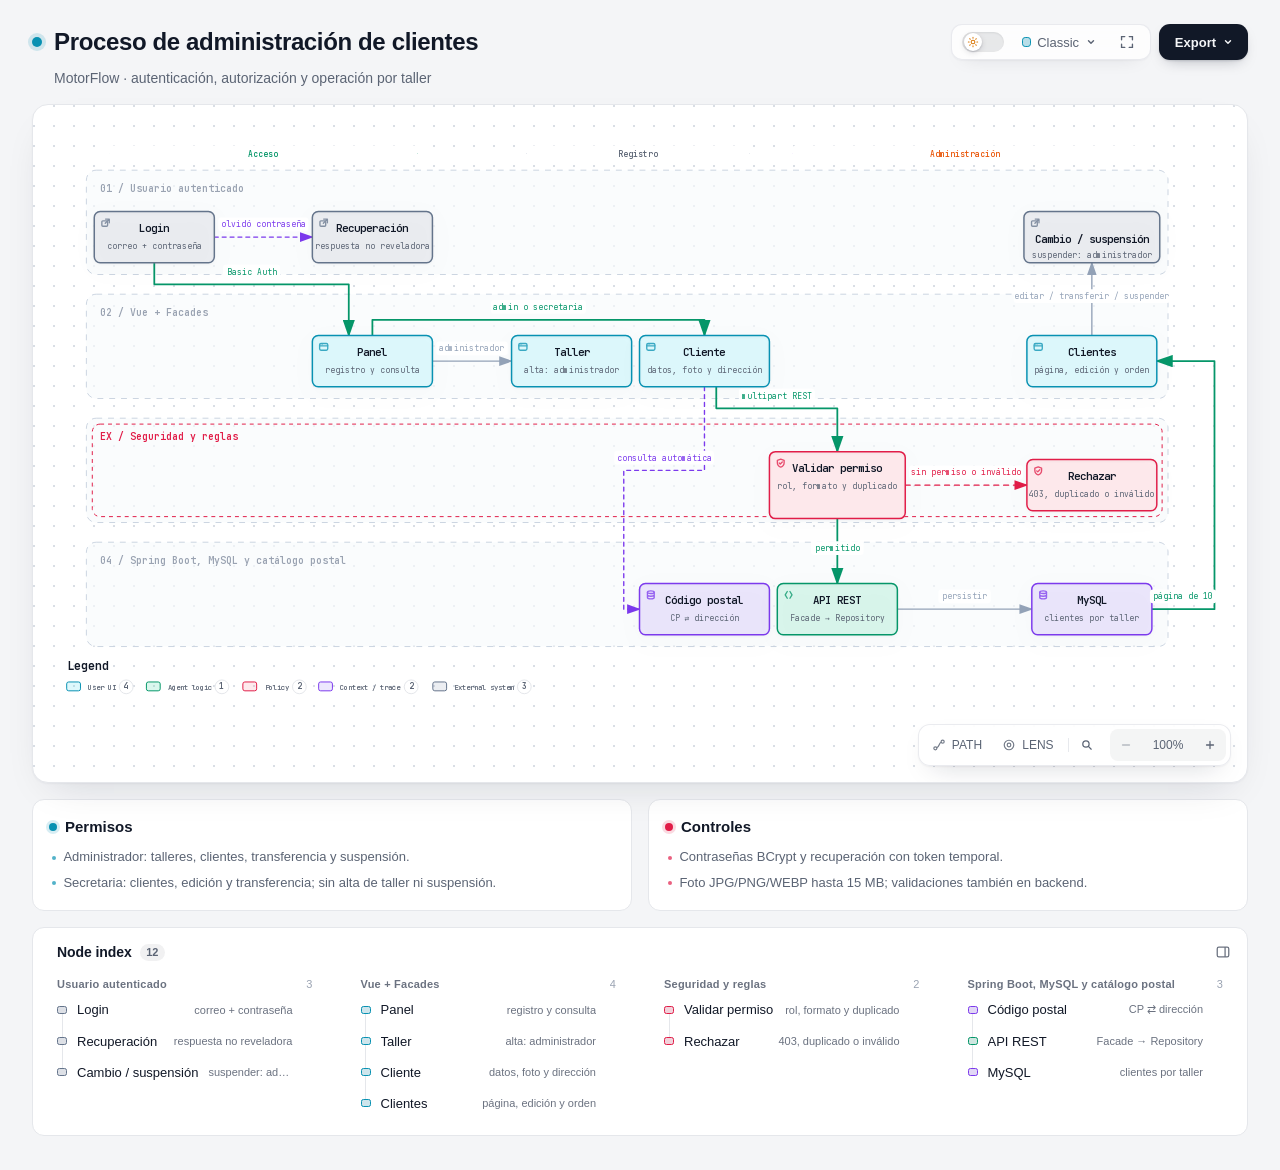
==== .archify/workflow-registro-clientes-20261006-205000/diagrama_proceso_clientes.html @ e359661d "feat: administra clientes por taller" ====
<!DOCTYPE html>
<html lang="en" data-theme="dark" data-preset="classic">
<head>
  <meta charset="UTF-8">
  <meta name="viewport" content="width=device-width, initial-scale=1.0">
  <meta name="generator" content="archify 3.0.1">
  <meta name="archify-reader-contract" content="declared-wide-v1">
  <title>Proceso de administración de clientes Diagram</title>
  <script>
    // Resolve the theme before first paint so light-preference users don't
    // see a dark flash. The toolbar script below re-applies with UI state.
    (function () {
      try {
        var theme = null;
        try {
          var param = new URLSearchParams(window.location.search).get('theme');
          if (param === 'light' || param === 'dark') theme = param;
          if (new URLSearchParams(window.location.search).get('embed') === '1') {
            document.documentElement.setAttribute('data-embed', 'true');
          }
          if (new URLSearchParams(window.location.search).get('present') === '1') {
            document.documentElement.setAttribute('data-present', 'true');
          }
        } catch (_) {}
        if (!theme) {
          try { theme = localStorage.getItem('archify-theme'); } catch (_) {}
        }
        if (theme !== 'light' && theme !== 'dark') {
          theme = window.matchMedia('(prefers-color-scheme: light)').matches ? 'light' : 'dark';
        }
        document.documentElement.setAttribute('data-theme', theme);
      } catch (_) {}
    })();
  </script>
  <style id="archify-fonts">
/*
JetBrains Mono variable WOFF2 subsets from Google Fonts service revision v24.
These fixed bytes are shared by the viewer and its SVG/raster exports.
No local() source: an installed copy must not override the bundled font.
Uncovered characters (including CJK) still use the system fallback stack.
Upstream: https://github.com/JetBrains/JetBrainsMono

cyrillic-ext    1664 bytes  sha256 9343de2ca5d9549f792e7962375af8efb0f320c7643bfd36c884b5a30e5c396f
cyrillic        8892 bytes  sha256 4995a9a43ac659ec32fcd8b463755cd6a07b31a6e6b3894a6a153b661cf490e2
greek           6800 bytes  sha256 49c3da6c9a2b279b0f1f860f5cfb1f5dc38d88a5c7be9c9b1837bbc4e3db6111
vietnamese      5872 bytes  sha256 d44eb1936043a56038eb02dd70b243f379bef65783f94ec12f277550720411f1
latin-ext      11596 bytes  sha256 9c38cb2d0d2d93c1ee6e21fa78db76f13ea7e15e15cc64214c7ca89b6aaa35c4
latin          31340 bytes  sha256 2c32b9b3ee358c119e210f6f5195f9bd34894d78a785ff2e95d60e718e400af4

Copyright 2020 The JetBrains Mono Project Authors (https://github.com/JetBrains/JetBrainsMono)

This Font Software is licensed under the SIL Open Font License, Version 1.1.
This license is copied below, and is also available with a FAQ at:
https://openfontlicense.org


-----------------------------------------------------------
SIL OPEN FONT LICENSE Version 1.1 - 26 February 2007
-----------------------------------------------------------

PREAMBLE
The goals of the Open Font License (OFL) are to stimulate worldwide
development of collaborative font projects, to support the font creation
efforts of academic and linguistic communities, and to provide a free and
open framework in which fonts may be shared and improved in partnership
with others.

The OFL allows the licensed fonts to be used, studied, modified and
redistributed freely as long as they are not sold by themselves. The
fonts, including any derivative works, can be bundled, embedded,
redistributed and/or sold with any software provided that any reserved
names are not used by derivative works. The fonts and derivatives,
however, cannot be released under any other type of license. The
requirement for fonts to remain under this license does not apply
to any document created using the fonts or their derivatives.

DEFINITIONS
"Font Software" refers to the set of files released by the Copyright
Holder(s) under this license and clearly marked as such. This may
include source files, build scripts and documentation.

"Reserved Font Name" refers to any names specified as such after the
copyright statement(s).

"Original Version" refers to the collection of Font Software components as
distributed by the Copyright Holder(s).

"Modified Version" refers to any derivative made by adding to, deleting,
or substituting -- in part or in whole -- any of the components of the
Original Version, by changing formats or by porting the Font Software to a
new environment.

"Author" refers to any designer, engineer, programmer, technical
writer or other person who contributed to the Font Software.

PERMISSION & CONDITIONS
Permission is hereby granted, free of charge, to any person obtaining
a copy of the Font Software, to use, study, copy, merge, embed, modify,
redistribute, and sell modified and unmodified copies of the Font
Software, subject to the following conditions:

1) Neither the Font Software nor any of its individual components,
in Original or Modified Versions, may be sold by itself.

2) Original or Modified Versions of the Font Software may be bundled,
redistributed and/or sold with any software, provided that each copy
contains the above copyright notice and this license. These can be
included either as stand-alone text files, human-readable headers or
in the appropriate machine-readable metadata fields within text or
binary files as long as those fields can be easily viewed by the user.

3) No Modified Version of the Font Software may use the Reserved Font
Name(s) unless explicit written permission is granted by the corresponding
Copyright Holder. This restriction only applies to the primary font name as
presented to the users.

4) The name(s) of the Copyright Holder(s) or the Author(s) of the Font
Software shall not be used to promote, endorse or advertise any
Modified Version, except to acknowledge the contribution(s) of the
Copyright Holder(s) and the Author(s) or with their explicit written
permission.

5) The Font Software, modified or unmodified, in part or in whole,
must be distributed entirely under this license, and must not be
distributed under any other license. The requirement for fonts to
remain under this license does not apply to any document created
using the Font Software.

TERMINATION
This license becomes null and void if any of the above conditions are
not met.

DISCLAIMER
THE FONT SOFTWARE IS PROVIDED "AS IS", WITHOUT WARRANTY OF ANY KIND,
EXPRESS OR IMPLIED, INCLUDING BUT NOT LIMITED TO ANY WARRANTIES OF
MERCHANTABILITY, FITNESS FOR A PARTICULAR PURPOSE AND NONINFRINGEMENT
OF COPYRIGHT, PATENT, TRADEMARK, OR OTHER RIGHT. IN NO EVENT SHALL THE
COPYRIGHT HOLDER BE LIABLE FOR ANY CLAIM, DAMAGES OR OTHER LIABILITY,
INCLUDING ANY GENERAL, SPECIAL, INDIRECT, INCIDENTAL, OR CONSEQUENTIAL
DAMAGES, WHETHER IN AN ACTION OF CONTRACT, TORT OR OTHERWISE, ARISING
FROM, OUT OF THE USE OR INABILITY TO USE THE FONT SOFTWARE OR FROM
OTHER DEALINGS IN THE FONT SOFTWARE.
*/
    /* cyrillic-ext */
    @font-face { font-family: 'JetBrains Mono'; font-style: normal; font-weight: 400 800; font-display: swap;
      src: url([data-uri]) format('woff2');
      unicode-range: U+0460-052F, U+1C80-1C8A, U+20B4, U+2DE0-2DFF, U+A640-A69F, U+FE2E-FE2F; }
    /* cyrillic */
    @font-face { font-family: 'JetBrains Mono'; font-style: normal; font-weight: 400 800; font-display: swap;
      src: url([data-uri]) format('woff2');
      unicode-range: U+0301, U+0400-045F, U+0490-0491, U+04B0-04B1, U+2116; }
    /* greek */
    @font-face { font-family: 'JetBrains Mono'; font-style: normal; font-weight: 400 800; font-display: swap;
      src: url([data-uri]) format('woff2');
      unicode-range: U+0370-0377, U+037A-037F, U+0384-038A, U+038C, U+038E-03A1, U+03A3-03FF; }
    /* vietnamese */
    @font-face { font-family: 'JetBrains Mono'; font-style: normal; font-weight: 400 800; font-display: swap;
      src: url([data-uri]) format('woff2');
      unicode-range: U+0102-0103, U+0110-0111, U+0128-0129, U+0168-0169, U+01A0-01A1, U+01AF-01B0, U+0300-0301, U+0303-0304, U+0308-0309, U+0323, U+0329, U+1EA0-1EF9, U+20AB; }
    /* latin-ext */
    @font-face { font-family: 'JetBrains Mono'; font-style: normal; font-weight: 400 800; font-display: swap;
      src: url([data-uri]) format('woff2');
      unicode-range: U+0100-02BA, U+02BD-02C5, U+02C7-02CC, U+02CE-02D7, U+02DD-02FF, U+0304, U+0308, U+0329, U+1D00-1DBF, U+1E00-1E9F, U+1EF2-1EFF, U+2020, U+20A0-20AB, U+20AD-20C0, U+2113, U+2C60-2C7F, U+A720-A7FF; }
    /* latin */
    @font-face { font-family: 'JetBrains Mono'; font-style: normal; font-weight: 400 800; font-display: swap;
      src: url([data-uri]) format('woff2');
      unicode-range: U+0000-00FF, U+0131, U+0152-0153, U+02BB-02BC, U+02C6, U+02DA, U+02DC, U+0304, U+0308, U+0329, U+2000-206F, U+20AC, U+2122, U+2191, U+2193, U+2212, U+2215, U+FEFF, U+FFFD; }
  </style>
  <style>
    /* ==========================================================
       THEME VARIABLES — switch by toggling [data-theme] on <html>
       ========================================================== */
    :root,
    [data-theme="dark"] {
      --bg: #020617;
      --grid: #1e293b;
      --canvas-dot: rgba(148, 163, 184, 0.16);
      --text: #ffffff;
      --text-muted: #94a3b8;
      --text-dim: #475569;
      /* UI chrome and menu hints need more contrast than SVG .t-dim accents */
      --text-faint: #7d8da1;

      --panel: rgba(15, 23, 42, 0.5);
      --panel-border: #1e293b;
      --lane-fill: rgba(15, 23, 42, 0.22);
      --lane-stroke: #334155;

      --arrow: #64748b;
      --arrow-emphasis: #34d399;

      /* Opaque mask color used behind semi-transparent component fills
         so the arrows drawn underneath are properly hidden. */
      --mask: #0f172a;

      --frontend-fill:    rgba(8, 51, 68, 0.4);
      --frontend-stroke:  #22d3ee;
      --backend-fill:     rgba(6, 78, 59, 0.4);
      --backend-stroke:   #34d399;
      --database-fill:    rgba(76, 29, 149, 0.4);
      --database-stroke:  #a78bfa;
      --cloud-fill:       rgba(120, 53, 15, 0.3);
      --cloud-stroke:     #fbbf24;
      --security-fill:    rgba(136, 19, 55, 0.4);
      --security-stroke:  #fb7185;
      --messagebus-fill:  rgba(251, 146, 60, 0.3);
      --messagebus-stroke:#fb923c;
      --external-fill:    rgba(30, 41, 59, 0.5);
      --external-stroke:  #94a3b8;

      --toolbar-bg:       rgba(15, 23, 42, 0.8);
      --toolbar-border:   #334155;
      --toolbar-text:     #e2e8f0;
      --toolbar-hover:    rgba(15, 23, 42, 0.95);
      --toolbar-menu-bg:  #0f172a;
    }

    [data-theme="light"] {
      --bg: #f4f5f7;
      --grid: #e9edf2;
      --canvas-dot: #d9dee5;
      --text: #111827;
      --text-muted: #5b6474;
      --text-dim: #9aa3b2;
      --text-faint: #6b7280;

      --panel: #ffffff;
      --panel-border: #e5e7eb;
      --lane-fill: rgba(248, 250, 252, 0.65);
      --lane-stroke: #cbd5e1;

      --arrow: #94a3b8;
      --arrow-emphasis: #059669;

      --mask: #ffffff;

      --frontend-fill: rgba(34, 211, 238, 0.15);
      --frontend-stroke: #0891b2;
      --backend-fill: rgba(52, 211, 153, 0.18);
      --backend-stroke: #059669;
      --database-fill: rgba(167, 139, 250, 0.2);
      --database-stroke: #7c3aed;
      --cloud-fill: rgba(251, 191, 36, 0.18);
      --cloud-stroke: #d97706;
      --security-fill: rgba(251, 113, 133, 0.15);
      --security-stroke: #e11d48;
      --messagebus-fill: rgba(251, 146, 60, 0.15);
      --messagebus-stroke: #ea580c;
      --external-fill: rgba(148, 163, 184, 0.18);
      --external-stroke: #64748b;

      --toolbar-bg:       rgba(255, 255, 255, 0.92);
      --toolbar-border:   #cbd5e1;
      --toolbar-text:     #334155;
      --toolbar-hover:    #ffffff;
      --toolbar-menu-bg:  #ffffff;
    }

    /* ==========================================================
       SIGNAL FLOW — an opt-in, motion-forward visual preset.
       The variables also target a standalone exported SVG, whose
       root carries data-preset and data-theme directly.
       ========================================================== */
    [data-preset="signal-flow"][data-theme="dark"] {
      --bg: #030711;
      --grid: #15233a;
      --panel: rgba(6, 14, 28, 0.78);
      --panel-border: #1d3350;
      --lane-fill: rgba(9, 22, 40, 0.5);
      --lane-stroke: #2c4564;
      --text: #f5fbff;
      --text-muted: #9eb0c7;
      --text-dim: #52667f;
      --text-faint: #7890ad;
      --mask: #07101e;
      --frontend-fill: rgba(6, 182, 212, 0.14);
      --frontend-stroke: #67e8f9;
      --backend-fill: rgba(16, 185, 129, 0.14);
      --backend-stroke: #5eead4;
      --database-fill: rgba(139, 92, 246, 0.16);
      --database-stroke: #c4b5fd;
      --cloud-fill: rgba(245, 158, 11, 0.13);
      --cloud-stroke: #fcd34d;
      --security-fill: rgba(244, 63, 94, 0.13);
      --security-stroke: #fda4af;
      --messagebus-fill: rgba(249, 115, 22, 0.13);
      --messagebus-stroke: #fdba74;
      --external-fill: rgba(71, 85, 105, 0.24);
      --external-stroke: #a5b4c7;
      --arrow: #7890ad;
      --arrow-emphasis: #2dd4bf;
      --toolbar-bg: rgba(7, 16, 30, 0.86);
      --toolbar-border: #29415f;
      --toolbar-menu-bg: #07101e;
    }

    [data-preset="signal-flow"][data-theme="light"] {
      --bg: #f4f9fc;
      --grid: #d4e5ee;
      --panel: rgba(255, 255, 255, 0.82);
      --panel-border: #bfd5e2;
      --lane-fill: rgba(232, 243, 248, 0.62);
      --lane-stroke: #a9c5d5;
      --text: #102638;
      --text-muted: #587287;
      --text-dim: #8aa2b4;
      --text-faint: #668397;
      --mask: #ffffff;
      --frontend-fill: rgba(6, 182, 212, 0.09);
      --frontend-stroke: #0789a1;
      --backend-fill: rgba(5, 150, 105, 0.09);
      --backend-stroke: #087f69;
      --database-fill: rgba(124, 58, 237, 0.09);
      --database-stroke: #7254c7;
      --cloud-fill: rgba(217, 119, 6, 0.08);
      --cloud-stroke: #b9670b;
      --security-fill: rgba(225, 29, 72, 0.08);
      --security-stroke: #c53a59;
      --messagebus-fill: rgba(234, 88, 12, 0.08);
      --messagebus-stroke: #c65f27;
      --external-fill: rgba(100, 116, 139, 0.1);
      --external-stroke: #607a8c;
      --arrow: #7b97aa;
      --arrow-emphasis: #0d9488;
    }

    /* ==========================================================
       BLUEPRINT — a review-first drafting preset for deployment,
       infrastructure, and technical design documentation. It keeps
       the same semantic palette and geometry while trading glow for
       precise grid contrast, squared materials, and drafting marks.
       ========================================================== */
    [data-preset="blueprint"][data-theme="dark"] {
      --bg: #06131f;
      --grid: #17425a;
      --panel: rgba(7, 27, 43, 0.9);
      --panel-border: #27627f;
      --lane-fill: rgba(10, 43, 66, 0.36);
      --lane-stroke: #34799a;
      --text: #e3f6ff;
      --text-muted: #91b8ca;
      --text-dim: #557e92;
      --text-faint: #739caf;
      --mask: #0a2031;
      --frontend-fill: rgba(26, 157, 193, 0.14);
      --frontend-stroke: #66d9ef;
      --backend-fill: rgba(31, 155, 124, 0.13);
      --backend-stroke: #69dfbd;
      --database-fill: rgba(120, 105, 196, 0.14);
      --database-stroke: #b4a8ff;
      --cloud-fill: rgba(197, 145, 43, 0.13);
      --cloud-stroke: #ffd166;
      --security-fill: rgba(199, 76, 104, 0.13);
      --security-stroke: #ff8da1;
      --messagebus-fill: rgba(207, 112, 49, 0.13);
      --messagebus-stroke: #ffad66;
      --external-fill: rgba(84, 119, 139, 0.18);
      --external-stroke: #a7cad9;
      --arrow: #78a3b7;
      --arrow-emphasis: #64dfc1;
      --toolbar-bg: rgba(7, 28, 45, 0.92);
      --toolbar-border: #34799a;
      --toolbar-text: #d8f3ff;
      --toolbar-hover: rgba(18, 58, 83, 0.95);
      --toolbar-menu-bg: #0a2031;
    }

    [data-preset="blueprint"][data-theme="light"] {
      --bg: #edf7fa;
      --grid: #b5d5e1;
      --panel: rgba(249, 253, 255, 0.94);
      --panel-border: #78aabd;
      --lane-fill: rgba(210, 232, 240, 0.42);
      --lane-stroke: #83b2c4;
      --text: #123344;
      --text-muted: #4e7486;
      --text-dim: #86a6b4;
      --text-faint: #668c9d;
      --mask: #f9fdff;
      --frontend-fill: rgba(8, 145, 178, 0.08);
      --frontend-stroke: #087f9c;
      --backend-fill: rgba(5, 128, 101, 0.08);
      --backend-stroke: #08755f;
      --database-fill: rgba(100, 75, 180, 0.08);
      --database-stroke: #6757a8;
      --cloud-fill: rgba(181, 120, 15, 0.08);
      --cloud-stroke: #a86609;
      --security-fill: rgba(190, 48, 80, 0.07);
      --security-stroke: #b32f50;
      --messagebus-fill: rgba(196, 81, 22, 0.07);
      --messagebus-stroke: #b65120;
      --external-fill: rgba(79, 112, 128, 0.08);
      --external-stroke: #506f7e;
      --arrow: #6d93a5;
      --arrow-emphasis: #087f69;
      --toolbar-bg: rgba(247, 252, 254, 0.94);
      --toolbar-border: #8ab5c5;
      --toolbar-text: #294f61;
      --toolbar-hover: #ffffff;
      --toolbar-menu-bg: #f9fdff;
    }

    /* ==========================================================
       EDITORIAL — a warm, publication-minded preset for design
       reviews, launch notes, and documentation. The diagram keeps
       the same semantic palette and exact geometry, but trades
       software chrome for paper, ink, ruled structure, and one
       restrained vermilion accent.
       ========================================================== */
    [data-preset="editorial"][data-theme="dark"] {
      --bg: #181611;
      --grid: #39342a;
      --panel: rgba(35, 31, 24, 0.96);
      --panel-border: #625a4a;
      --lane-fill: rgba(52, 46, 35, 0.46);
      --lane-stroke: #726957;
      --text: #f4eddf;
      --text-muted: #b9ae9b;
      --text-dim: #776e60;
      --text-faint: #9d917e;
      --mask: #231f18;
      --frontend-fill: rgba(43, 133, 142, 0.16);
      --frontend-stroke: #7fc6c7;
      --backend-fill: rgba(63, 132, 92, 0.16);
      --backend-stroke: #8fc29e;
      --database-fill: rgba(117, 91, 141, 0.17);
      --database-stroke: #c0a4d0;
      --cloud-fill: rgba(170, 119, 49, 0.16);
      --cloud-stroke: #d8ad68;
      --security-fill: rgba(157, 69, 65, 0.17);
      --security-stroke: #df9085;
      --messagebus-fill: rgba(174, 79, 42, 0.16);
      --messagebus-stroke: #df946f;
      --external-fill: rgba(126, 115, 96, 0.18);
      --external-stroke: #b8ad99;
      --arrow: #948978;
      --arrow-emphasis: #dd6b3d;
      --toolbar-bg: rgba(35, 31, 24, 0.92);
      --toolbar-border: #625a4a;
      --toolbar-text: #eee5d5;
      --toolbar-hover: #302a20;
      --toolbar-menu-bg: #231f18;
    }

    [data-preset="editorial"][data-theme="light"] {
      --bg: #f2eee5;
      --grid: #d8d0c2;
      --panel: rgba(251, 248, 241, 0.97);
      --panel-border: #c4b9a6;
      --lane-fill: rgba(229, 221, 207, 0.42);
      --lane-stroke: #b8aa94;
      --text: #242018;
      --text-muted: #6f6658;
      --text-dim: #a09788;
      --text-faint: #817767;
      --mask: #fbf8f1;
      --frontend-fill: rgba(31, 117, 126, 0.09);
      --frontend-stroke: #287e84;
      --backend-fill: rgba(42, 119, 75, 0.09);
      --backend-stroke: #397b53;
      --database-fill: rgba(105, 75, 130, 0.09);
      --database-stroke: #765d86;
      --cloud-fill: rgba(157, 103, 31, 0.1);
      --cloud-stroke: #9a671f;
      --security-fill: rgba(153, 58, 52, 0.09);
      --security-stroke: #9e463f;
      --messagebus-fill: rgba(182, 70, 27, 0.09);
      --messagebus-stroke: #ad4b25;
      --external-fill: rgba(101, 91, 75, 0.09);
      --external-stroke: #746b5e;
      --arrow: #8a806f;
      --arrow-emphasis: #bb4c23;
      --toolbar-bg: rgba(251, 248, 241, 0.94);
      --toolbar-border: #c4b9a6;
      --toolbar-text: #40392f;
      --toolbar-hover: #fffdf8;
      --toolbar-menu-bg: #fbf8f1;
    }

    * { margin: 0; padding: 0; box-sizing: border-box; }

    body {
      --archify-page-top: 2rem;
      font-family: -apple-system, BlinkMacSystemFont, 'Segoe UI', 'PingFang SC', 'Hiragino Sans GB', 'Microsoft YaHei', 'Noto Sans CJK SC', 'Noto Sans', Roboto, 'Helvetica Neue', Arial, sans-serif;
      -webkit-font-smoothing: antialiased;
      background: var(--bg);
      min-height: 100vh;
      padding: var(--archify-page-top) 2rem 2rem;
      color: var(--text);
      /* Theme surfaces change together; animating the page background leaves it
         visibly out of sync with the SVG and panel for the first 200ms. */
    }

    html[data-preset="signal-flow"] body {
      background-image:
        radial-gradient(circle at 18% -8%, rgba(34, 211, 238, 0.14), transparent 34rem),
        radial-gradient(circle at 92% 18%, rgba(139, 92, 246, 0.12), transparent 30rem);
      background-attachment: fixed;
    }
    html[data-preset="signal-flow"][data-theme="light"] body {
      background-image:
        radial-gradient(circle at 18% -8%, rgba(6, 182, 212, 0.12), transparent 34rem),
        radial-gradient(circle at 92% 18%, rgba(139, 92, 246, 0.08), transparent 30rem);
    }
    html[data-preset="blueprint"] body {
      background-image:
        linear-gradient(var(--grid) 1px, transparent 1px),
        linear-gradient(90deg, var(--grid) 1px, transparent 1px);
      background-size: 32px 32px;
      background-position: -1px -1px;
      background-attachment: fixed;
    }
    html[data-preset="editorial"] body {
      background-image:
        linear-gradient(90deg, transparent 0, transparent 5.4rem, color-mix(in srgb, var(--security-stroke) 18%, transparent) 5.4rem, color-mix(in srgb, var(--security-stroke) 18%, transparent) calc(5.4rem + 1px), transparent calc(5.4rem + 1px)),
        repeating-linear-gradient(0deg, transparent 0, transparent 31px, color-mix(in srgb, var(--grid) 36%, transparent) 31px, color-mix(in srgb, var(--grid) 36%, transparent) 32px);
      background-attachment: fixed;
    }

    /* Gallery/embed mode keeps the generated artifact as the source of truth
       while presenting only its diagram surface inside a proof card. */
    html[data-embed="true"] body {
      min-height: 0;
      padding: 0;
      overflow: hidden;
      background: var(--bg);
      background-image: none;
    }
    html[data-embed="true"] .toolbar,
    html[data-embed="true"] .header,
    html[data-embed="true"] .cards,
    html[data-embed="true"] .diagram-nav,
    html[data-embed="true"] .overview-map,
    html[data-embed="true"] .focus-chip,
    html[data-embed="true"] .route-probe,
    html[data-embed="true"] .semantic-lens,
    html[data-embed="true"] .diagram-guide,
    html[data-embed="true"] .node-finder,
    html[data-embed="true"] .node-outline { display: none !important; }
    html[data-embed="true"] .container { max-width: none; }
    html[data-embed="true"] .diagram-container {
      padding: 0.5rem;
      border: 0;
      border-radius: 0;
      box-shadow: none;
    }
    html[data-embed="true"] .diagram-container svg { min-width: 0; }

    /* Presentation Stage is a viewer-only layer: it gives the live diagram
       the viewport while keeping guided views, theme, focus, and exports real.
       Embed mode wins when both query parameters are present. */
    html[data-present="true"]:not([data-embed="true"]) body {
      --archify-page-top: 1rem;
      height: 100dvh;
      min-height: 0;
      padding: 1rem;
      overflow: hidden;
    }
    html[data-present="true"]:not([data-embed="true"]) .container {
      display: flex;
      flex-direction: column;
      gap: 0.75rem;
      width: 100%;
      max-width: none;
      height: calc(100dvh - 2rem);
    }
    html[data-present="true"]:not([data-embed="true"]) .header {
      flex: none;
      min-width: 0;
      margin: 0;
      padding-right: 23rem;
    }
    html[data-present="true"]:not([data-embed="true"]) .header-row { margin-bottom: 0.25rem; }
    html[data-present="true"]:not([data-embed="true"]) .subtitle {
      overflow: hidden;
      text-overflow: ellipsis;
      white-space: nowrap;
    }

    html[data-present="true"]:not([data-embed="true"]) .diagram-container {
      display: flex;
      flex: 1 1 auto;
      align-items: center;
      justify-content: center;
      min-height: 0;
      padding: 0.75rem;
      padding-bottom: calc(0.75rem + var(--archify-nav-reserve));
    }
    html[data-present="true"]:not([data-embed="true"]) .diagram-container > svg {
      flex: 1 1 auto;
      height: 100%;
      min-height: 0;
      width: 100%;
      min-width: 0;
    }
    html[data-present="true"]:not([data-embed="true"]) .cards { display: none; }
    html[data-present="true"]:not([data-embed="true"]) #btn-present {
      border-color: var(--frontend-stroke);
      color: var(--frontend-stroke);
    }

    /* The reader owns only the outer scale. Wide diagrams and measured tall workflows keep one authored
       SVG/viewBox while the runtime chooses a desktop width from the actual
       vertical budget. This avoids device-specific files and breakpoint
       jumps between a laptop and a tall monitor. */
    .container {
      width: 100%;
      max-width: var(--archify-reader-width, 1440px);
      margin: 0 auto;
    }
    html[data-reader-narrow="true"]:not([data-present="true"]) .diagram-container > svg {
      min-width: 0;
      max-width: var(--archify-diagram-max-width);
      margin-inline: auto;
    }
    @media (min-width: 768px) and (max-height: 920px) {
      .header { margin-bottom: 1rem; }
      .diagram-container { padding: 1rem; }
      .cards { margin-top: 1rem; }
      .card { padding: 1rem; }
    }

    .header { margin-bottom: 1.5rem; padding-right: 29.5rem; }

    html[data-preset="signal-flow"] .header,
    html[data-preset="blueprint"] .header,
    html[data-preset="editorial"] .header { padding-right: 29.5rem; }

    .header-row {
      display: flex;
      align-items: center;
      gap: 0.75rem;
      min-height: 2.75rem;
      margin-bottom: 0.25rem;
    }

    .pulse-dot {
      flex: none;
      width: 10px;
      height: 10px;
      background: var(--frontend-stroke);
      border-radius: 50%;
      box-shadow: 0 0 0 4px color-mix(in srgb, var(--frontend-stroke) 16%, transparent);
      animation: none;
    }

    html[data-motion-capable="true"] .pulse-dot { animation: pulse 2s infinite; }

    @keyframes pulse {
      0%, 100% { opacity: 1; }
      50% { opacity: 0.5; }
    }

    h1 {
      font-size: 1.5rem;
      font-weight: 650;
      line-height: 1.25;
      letter-spacing: -0.015em;
    }

    .subtitle {
      color: var(--text-muted);
      font-size: 0.875rem;
      line-height: 1.55;
      margin-left: 1.375rem;
    }

    html[data-preset="signal-flow"] .header-row::after {
      content: attr(data-preset-badge-signal-flow);
      flex: none;
      margin-left: 0.25rem;
      color: var(--frontend-stroke);
      border: 1px solid var(--frontend-stroke);
      border-radius: 999px;
      padding: 0.28rem 0.6rem;
      font-size: 0.625rem;
      letter-spacing: 0.12em;
      opacity: 0.82;
      box-shadow: 0 0 20px rgba(34, 211, 238, 0.12);
      white-space: nowrap;
    }

    html[data-preset="blueprint"] .pulse-dot {
      width: 10px;
      height: 10px;
      border: 1px solid var(--frontend-stroke);
      border-radius: 1px;
      background: transparent;
      box-shadow: inset 0 0 0 2px var(--bg);
      transform: rotate(45deg);
      animation: none;
    }
    html[data-preset="blueprint"] .header-row::after {
      content: attr(data-preset-badge-blueprint);
      flex: none;
      margin-left: 0.25rem;
      padding: 0.28rem 0.55rem;
      border-top: 1px solid var(--frontend-stroke);
      border-bottom: 1px solid var(--frontend-stroke);
      color: var(--frontend-stroke);
      font-size: 0.5625rem;
      font-weight: 700;
      letter-spacing: 0.14em;
      white-space: nowrap;
    }

    html[data-preset="editorial"] h1,
    html[data-preset="editorial"] .card h3 {
      font-family: Georgia, 'Times New Roman', 'Songti SC', STSong, serif;
      letter-spacing: -0.02em;
    }
    html[data-preset="editorial"] h1 { font-size: 1.72rem; font-weight: 600; }
    html[data-preset="editorial"] .pulse-dot {
      width: 9px;
      height: 9px;
      border: 1px solid var(--arrow-emphasis);
      border-radius: 0;
      background: var(--arrow-emphasis);
      box-shadow: 0 0 0 3px color-mix(in srgb, var(--arrow-emphasis) 14%, transparent);
      transform: rotate(45deg);
      animation: none;
    }
    html[data-preset="editorial"] .header-row::after {
      content: attr(data-preset-badge-editorial);
      flex: none;
      margin-left: 0.25rem;
      padding: 0.32rem 0 0.24rem;
      border-bottom: 2px solid var(--arrow-emphasis);
      color: var(--arrow-emphasis);
      font-family: Georgia, 'Times New Roman', serif;
      font-size: 0.625rem;
      font-style: italic;
      font-weight: 600;
      letter-spacing: 0.08em;
      white-space: nowrap;
    }

    .diagram-container {
      --archify-nav-reserve: 0px;
      background: var(--panel);
      border-radius: 1rem;
      border: 1px solid var(--panel-border);
      box-shadow: 0 1px 2px rgba(15, 23, 42, 0.04), 0 16px 40px -20px rgba(15, 23, 42, 0.18);
      padding: 1.5rem;
      padding-bottom: calc(1.5rem + var(--archify-nav-reserve));
      overflow: hidden;
      position: relative;
    }

    html[data-preset="signal-flow"] .diagram-container {
      position: relative;
      overflow: hidden;
      background: linear-gradient(180deg, rgba(8, 20, 38, 0.82), rgba(3, 8, 18, 0.94));
      box-shadow: inset 0 1px 0 rgba(255, 255, 255, 0.04), 0 28px 80px rgba(0, 0, 0, 0.34);
    }
    html[data-preset="signal-flow"][data-theme="light"] .diagram-container {
      background: linear-gradient(180deg, rgba(255, 255, 255, 0.9), rgba(237, 246, 250, 0.94));
      box-shadow: inset 0 1px 0 rgba(255, 255, 255, 0.72), 0 24px 60px rgba(45, 78, 99, 0.12);
    }
    html[data-preset="blueprint"] .diagram-container {
      border-color: var(--panel-border);
      border-radius: 0.35rem;
      background: var(--panel);
      box-shadow:
        inset 0 0 0 1px color-mix(in srgb, var(--panel-border) 34%, transparent),
        0 18px 48px rgba(0, 0, 0, 0.16);
    }
    html[data-preset="blueprint"] .diagram-container::after {
      content: "";
      position: absolute;
      z-index: 10;
      inset: 0.7rem;
      pointer-events: none;
      background:
        linear-gradient(var(--frontend-stroke), var(--frontend-stroke)) left top / 1.35rem 1px no-repeat,
        linear-gradient(var(--frontend-stroke), var(--frontend-stroke)) left top / 1px 1.35rem no-repeat,
        linear-gradient(var(--frontend-stroke), var(--frontend-stroke)) right top / 1.35rem 1px no-repeat,
        linear-gradient(var(--frontend-stroke), var(--frontend-stroke)) right top / 1px 1.35rem no-repeat,
        linear-gradient(var(--frontend-stroke), var(--frontend-stroke)) left bottom / 1.35rem 1px no-repeat,
        linear-gradient(var(--frontend-stroke), var(--frontend-stroke)) left bottom / 1px 1.35rem no-repeat,
        linear-gradient(var(--frontend-stroke), var(--frontend-stroke)) right bottom / 1.35rem 1px no-repeat,
        linear-gradient(var(--frontend-stroke), var(--frontend-stroke)) right bottom / 1px 1.35rem no-repeat;
      opacity: 0.58;
    }
    html[data-preset="editorial"] .diagram-container {
      overflow: hidden;
      border-color: var(--panel-border);
      border-radius: 0.38rem;
      background:
        linear-gradient(90deg, color-mix(in srgb, var(--security-fill) 58%, transparent), transparent 12%),
        var(--panel);
      box-shadow:
        0 1px 0 color-mix(in srgb, var(--text) 6%, transparent),
        0 18px 48px color-mix(in srgb, #000 19%, transparent);
    }
    html[data-preset="editorial"] .diagram-container::after {
      position: absolute;
      z-index: 10;
      top: 0.72rem;
      right: 1.25rem;
      padding: 0.2rem 0.52rem;
      border: 1px solid var(--panel-border);
      background: var(--panel);
      color: var(--arrow-emphasis);
      content: attr(data-preset-badge-editorial-plate);
      font-family: Georgia, 'Times New Roman', serif;
      font-size: 0.52rem;
      font-style: italic;
      font-weight: 600;
      letter-spacing: 0.09em;
      pointer-events: none;
    }
    html[data-embed="true"][data-preset="editorial"] .diagram-container::after { display: none; }
    html[data-motion-capable="true"][data-preset="signal-flow"][data-ambient-motion="running"] .diagram-container::before {
      content: "";
      position: absolute;
      inset: 0;
      pointer-events: none;
      background: linear-gradient(115deg, transparent 28%, rgba(103, 232, 249, 0.035) 48%, transparent 68%);
      transform: translateX(-70%);
      animation: archify-signal-scan 4.8s ease-in-out 1 both;
    }

    /* Motion Governor gives the reader a real static state and gives the
       strongest semantic action the only motion budget. Atmosphere resets to
       its authored base instead of freezing mid-cycle. Static artifacts never
       start a decorative pulse or scan. */
    html:not([data-motion-capable="true"]) svg[data-animation="trace"] [data-animate] {
      animation: none !important;
    }
    html:not([data-motion-capable="true"]) svg[data-animation="trace"] [data-graph-role="automatic-crossover"]:has(> [data-animate="edge"]) > [data-graph-role="automatic-crossover-underlay"] {
      animation: none !important;
    }
    html[data-motion="still"] .pulse-dot,
    html[data-motion="still"] .diagram-container::before,
    html[data-motion="still"] svg[data-animation="trace"] [data-animate],
    html[data-motion-owner] .pulse-dot,
    html[data-motion-owner] .diagram-container::before,
    html[data-motion-owner] svg[data-animation="trace"] [data-animate],
    html[data-embed="true"] .pulse-dot,
    html[data-embed="true"] .diagram-container::before,
    html[data-share-playback="true"] .pulse-dot,
    html[data-share-playback="true"] .diagram-container::before,
    html[data-document-hidden="true"] .pulse-dot,
    html[data-document-hidden="true"] .diagram-container::before,
    html[data-document-hidden="true"] svg[data-animation="trace"] [data-animate],
    html[data-motion="still"] svg[data-animation="trace"] [data-graph-role="automatic-crossover"]:has(> [data-animate="edge"]) > [data-graph-role="automatic-crossover-underlay"],
    html[data-motion-owner] svg[data-animation="trace"] [data-graph-role="automatic-crossover"]:has(> [data-animate="edge"]) > [data-graph-role="automatic-crossover-underlay"],
    html[data-embed="true"] svg[data-animation="trace"] [data-graph-role="automatic-crossover"]:has(> [data-animate="edge"]) > [data-graph-role="automatic-crossover-underlay"],
    html[data-share-playback="true"] svg[data-animation="trace"] [data-graph-role="automatic-crossover"]:has(> [data-animate="edge"]) > [data-graph-role="automatic-crossover-underlay"],
    html[data-document-hidden="true"] svg[data-animation="trace"] [data-graph-role="automatic-crossover"]:has(> [data-animate="edge"]) > [data-graph-role="automatic-crossover-underlay"] {
      animation: none !important;
    }
    html[data-motion="still"] .diagram-container::before,
    html[data-motion-owner] .diagram-container::before,
    html[data-embed="true"] .diagram-container::before,
    html[data-share-playback="true"] .diagram-container::before {
      opacity: 0;
    }
    html[data-motion="still"] .intent-trace-flow,
    html[data-motion="still"] .route-probe-flow,
    html[data-motion="still"] .route-journey-flow,
    html[data-motion="still"] .semantic-lens-flow,
    html[data-motion="still"] .diagram-guide,
    html[data-motion="still"] .overview-map-live,
    html[data-document-hidden="true"] .intent-trace-flow,
    html[data-document-hidden="true"] .route-probe-flow,
    html[data-document-hidden="true"] .route-journey-flow,
    html[data-document-hidden="true"] .semantic-lens-flow,
    html[data-document-hidden="true"] .diagram-guide,
    html[data-document-hidden="true"] .overview-map-live {
      animation: none !important;
    }

    html[data-motion="still"] .intent-trace-flow,
    html[data-motion="still"] .route-probe-flow {
      stroke-dasharray: none;
      stroke-dashoffset: 0;
      opacity: 0.72;
    }
    html[data-motion="still"] .route-journey-overlay,
    html[data-document-hidden="true"] .route-journey-overlay { display: none !important; }
    html[data-motion="still"] .relationship-pulse-overlay { display: none !important; }

    html[data-motion="still"] svg [data-node-id],
    html[data-motion="still"] svg [data-edge-from],
    html[data-motion="still"] svg [data-detail],
    html[data-motion="still"] svg [data-detail-anchor],
    html[data-motion="still"] svg [data-legend-hit],
    html[data-motion="still"] svg {
      transition: none !important;
    }

    svg {
      font-family: 'JetBrains Mono', ui-monospace, SFMono-Regular, Menlo, Consolas, 'DejaVu Sans Mono', 'Liberation Mono', 'Noto Sans Mono CJK SC', 'PingFang SC', 'Hiragino Sans GB', 'Microsoft YaHei', monospace;
      width: 100%;
      min-width: min(900px, 100%);
      display: block;
      transform-origin: 0 0;
      transition: transform 0.18s ease;
    }

    .diagram-container.is-camera-moving svg {
      transition: transform 0.42s cubic-bezier(0.22, 1, 0.36, 1);
    }
    .diagram-container.is-camera-transaction svg { transition: none; }
    .diagram-container.is-pannable { cursor: grab; }
    .diagram-container.is-panning { cursor: grabbing; user-select: none; }
    .diagram-container.is-panning svg { transition: none; }

    .diagram-nav {
      position: absolute;
      right: 1rem;
      bottom: 1rem;
      z-index: 12;
      translate: 0 calc(-1 * var(--archify-dock-lift, 0px));
      display: inline-flex;
      align-items: center;
      max-width: calc(100% - 2rem);
      padding: 0.25rem;
      gap: 0.0625rem;
      overflow-x: auto;
      border: 1px solid color-mix(in srgb, var(--panel-border) 80%, transparent);
      border-radius: 0.75rem;
      background: color-mix(in srgb, var(--panel) 84%, transparent);
      box-shadow: 0 1px 2px rgba(15, 23, 42, 0.05), 0 10px 28px -14px rgba(15, 23, 42, 0.28);
      backdrop-filter: blur(14px) saturate(1.2);
      scrollbar-width: none;
    }
    .diagram-nav::-webkit-scrollbar { display: none; }
    .diagram-nav button,
    .focus-chip button {
      border: 0;
      background: transparent;
      color: var(--toolbar-text);
      font: inherit;
      cursor: pointer;
    }
    .diagram-nav button {
      min-width: 2rem;
      height: 2rem;
      padding: 0 0.4rem;
      border-radius: 0.5rem;
      color: var(--text-muted);
      font-size: 0.75rem;
      font-weight: 500;
      letter-spacing: 0;
      transition: background 0.15s, color 0.15s;
    }
    .diagram-nav button:hover,
    .diagram-nav button:focus-visible {
      color: var(--text);
      background: color-mix(in srgb, var(--text) 6%, transparent);
    }
    .diagram-nav button:hover,
    .diagram-nav button:focus-visible,
    .focus-chip button:hover,
    .focus-chip button:focus-visible { background: var(--toolbar-hover); }
    .diagram-nav button:focus-visible,
    .focus-chip button:focus-visible {
      outline: 2px solid var(--frontend-stroke);
      outline-offset: 1px;
    }
    .diagram-nav button:disabled { opacity: 0.38; cursor: default; }
    /* The Guide stays on the ? shortcut; Map only earns dock space once the
       reader has zoomed past the full diagram (or opened it from the keyboard). */
    .diagram-nav button[hidden] { display: none; }
    .diagram-container:not(.is-pannable) #btn-overview-map:not([data-radar-requested]):not(:focus) { display: none; }
    .diagram-nav button:disabled:hover { background: transparent; }
    .diagram-nav #btn-route-probe,
    .diagram-nav #btn-overview-map,
    .diagram-nav #btn-semantic-lens {
      min-width: auto;
      padding-inline: 0.6rem;
      color: var(--text-muted);
      font-weight: 500;
    }
    .diagram-nav #btn-node-finder,
    .diagram-nav [data-view="out"] {
      position: relative;
      margin-left: 0.375rem;
    }
    .diagram-nav #btn-node-finder::before,
    .diagram-nav [data-view="out"]::before {
      position: absolute;
      top: 0.55rem;
      bottom: 0.55rem;
      left: -0.19rem;
      width: 1px;
      background: color-mix(in srgb, var(--panel-border) 90%, transparent);
      content: "";
      pointer-events: none;
    }
    .diagram-nav-icon {
      display: block;
      width: 0.875rem;
      height: 0.875rem;
      margin: auto;
      background: currentColor;
      -webkit-mask-position: center;
      -webkit-mask-repeat: no-repeat;
      -webkit-mask-size: contain;
      mask-position: center;
      mask-repeat: no-repeat;
      mask-size: contain;
    }
    .diagram-nav-icon.find {
      -webkit-mask-image: url("data:image/svg+xml,%3Csvg xmlns='http://www.w3.org/2000/svg' viewBox='0 0 20 20'%3E%3Ccircle cx='8.5' cy='8.5' r='4.5' fill='none' stroke='black' stroke-width='1.8'/%3E%3Cpath d='m12 12 4 4' fill='none' stroke='black' stroke-width='1.8' stroke-linecap='round'/%3E%3C/svg%3E");
      mask-image: url("data:image/svg+xml,%3Csvg xmlns='http://www.w3.org/2000/svg' viewBox='0 0 20 20'%3E%3Ccircle cx='8.5' cy='8.5' r='4.5' fill='none' stroke='black' stroke-width='1.8'/%3E%3Cpath d='m12 12 4 4' fill='none' stroke='black' stroke-width='1.8' stroke-linecap='round'/%3E%3C/svg%3E");
    }
    .diagram-nav-icon.guide {
      -webkit-mask-image: url("data:image/svg+xml,%3Csvg xmlns='http://www.w3.org/2000/svg' viewBox='0 0 20 20'%3E%3Ccircle cx='10' cy='10' r='7' fill='none' stroke='black' stroke-width='1.7'/%3E%3Cpath d='M7.8 7.3a2.4 2.4 0 014.6.9c0 1.8-2.4 2-2.4 3.7M10 14.9h.01' fill='none' stroke='black' stroke-width='1.7' stroke-linecap='round'/%3E%3C/svg%3E");
      mask-image: url("data:image/svg+xml,%3Csvg xmlns='http://www.w3.org/2000/svg' viewBox='0 0 20 20'%3E%3Ccircle cx='10' cy='10' r='7' fill='none' stroke='black' stroke-width='1.7'/%3E%3Cpath d='M7.8 7.3a2.4 2.4 0 014.6.9c0 1.8-2.4 2-2.4 3.7M10 14.9h.01' fill='none' stroke='black' stroke-width='1.7' stroke-linecap='round'/%3E%3C/svg%3E");
    }
    .diagram-nav-icon.minus {
      -webkit-mask-image: url("data:image/svg+xml,%3Csvg xmlns='http://www.w3.org/2000/svg' viewBox='0 0 20 20'%3E%3Cpath d='M5 10h10' fill='none' stroke='black' stroke-width='1.8' stroke-linecap='round'/%3E%3C/svg%3E");
      mask-image: url("data:image/svg+xml,%3Csvg xmlns='http://www.w3.org/2000/svg' viewBox='0 0 20 20'%3E%3Cpath d='M5 10h10' fill='none' stroke='black' stroke-width='1.8' stroke-linecap='round'/%3E%3C/svg%3E");
    }
    .diagram-nav-icon.plus {
      -webkit-mask-image: url("data:image/svg+xml,%3Csvg xmlns='http://www.w3.org/2000/svg' viewBox='0 0 20 20'%3E%3Cpath d='M10 5v10M5 10h10' fill='none' stroke='black' stroke-width='1.8' stroke-linecap='round'/%3E%3C/svg%3E");
      mask-image: url("data:image/svg+xml,%3Csvg xmlns='http://www.w3.org/2000/svg' viewBox='0 0 20 20'%3E%3Cpath d='M10 5v10M5 10h10' fill='none' stroke='black' stroke-width='1.8' stroke-linecap='round'/%3E%3C/svg%3E");
    }
    .diagram-nav [data-view="reset"] {
      display: inline-flex;
      align-items: center;
      justify-content: center;
      gap: 0.2rem;
      min-width: 3.1rem;
      padding-inline: 0.35rem;
    }
    .diagram-nav [data-view="reset"][data-detail-visible] {
      min-width: 3.8rem;
    }
    .diagram-nav-detail {
      color: color-mix(in srgb, var(--toolbar-text) 52%, transparent);
      font-size: 0.44rem;
      font-weight: 700;
      line-height: 1;
      letter-spacing: 0.07em;
    }
    .diagram-nav-percent {
      color: var(--text-muted);
      font-size: 0.75rem;
      font-weight: 500;
      font-variant-numeric: tabular-nums;
      line-height: 1;
    }
    /* Mode buttons carry a small glyph so the dock reads as one icon language. */
    .diagram-nav #btn-route-probe,
    .diagram-nav #btn-overview-map,
    .diagram-nav #btn-semantic-lens {
      display: inline-flex;
      align-items: center;
      gap: 0.375rem;
      padding-inline: 0.55rem 0.65rem;
    }
    .diagram-nav #btn-route-probe::before,
    .diagram-nav #btn-overview-map::before,
    .diagram-nav #btn-semantic-lens::before {
      flex: none;
      width: 0.875rem;
      height: 0.875rem;
      background: currentColor;
      content: "";
      opacity: 0.85;
      -webkit-mask: var(--nav-glyph) center / contain no-repeat;
      mask: var(--nav-glyph) center / contain no-repeat;
    }
    .diagram-nav #btn-route-probe { --nav-glyph: url("data:image/svg+xml,%3Csvg xmlns='http://www.w3.org/2000/svg' viewBox='0 0 20 20'%3E%3Cg fill='none' stroke='black' stroke-width='1.7' stroke-linecap='round'%3E%3Ccircle cx='4.8' cy='14.8' r='2.2'/%3E%3Ccircle cx='15.2' cy='5.2' r='2.2'/%3E%3Cpath d='M6.9 13.9c3.8-1.4 2.6-6.3 6.2-7.8'/%3E%3C/g%3E%3C/svg%3E"); }
    .diagram-nav #btn-overview-map { --nav-glyph: url("data:image/svg+xml,%3Csvg xmlns='http://www.w3.org/2000/svg' viewBox='0 0 20 20'%3E%3Cg fill='none' stroke='black' stroke-width='1.7' stroke-linejoin='round'%3E%3Cpath d='M2.8 5.4 7.4 3.5l5.2 2 4.6-1.9v11l-4.6 1.9-5.2-2-4.6 1.9z'/%3E%3Cpath d='M7.4 3.5v11M12.6 5.5v11'/%3E%3C/g%3E%3C/svg%3E"); }
    .diagram-nav #btn-semantic-lens { --nav-glyph: url("data:image/svg+xml,%3Csvg xmlns='http://www.w3.org/2000/svg' viewBox='0 0 20 20'%3E%3Cg fill='none' stroke='black' stroke-width='1.7'%3E%3Ccircle cx='10' cy='10' r='6.8'/%3E%3Ccircle cx='10' cy='10' r='2.6'/%3E%3C/g%3E%3C/svg%3E"); }
    /* Zoom out / level / zoom in join into one stepper well. */
    .diagram-nav [data-view="out"],
    .diagram-nav [data-view="reset"],
    .diagram-nav [data-view="in"] {
      border-radius: 0;
      background: color-mix(in srgb, var(--text) 4.5%, transparent);
    }
    .diagram-nav [data-view="out"] { margin-left: 0.375rem; border-radius: 0.5rem 0 0 0.5rem; }
    .diagram-nav [data-view="out"]::before { display: none; }
    .diagram-nav [data-view="reset"],
    .diagram-nav [data-view="in"] { margin-left: -0.0625rem; }
    .diagram-nav [data-view="in"] { border-radius: 0 0.5rem 0.5rem 0; }
    .diagram-nav [data-view="out"]:hover,
    .diagram-nav [data-view="reset"]:hover,
    .diagram-nav [data-view="in"]:hover { background: color-mix(in srgb, var(--text) 9%, transparent); }
    .diagram-nav [data-view="out"]:disabled,
    .diagram-nav [data-view="in"]:disabled { opacity: 1; color: color-mix(in srgb, var(--text-muted) 40%, transparent); }
    .diagram-nav [data-view="out"]:disabled:hover,
    .diagram-nav [data-view="in"]:disabled:hover { background: color-mix(in srgb, var(--text) 4.5%, transparent); }
    .diagram-nav [data-view="reset"] { min-width: 3.25rem; }
    .diagram-container[data-camera-indicator="true"] .diagram-nav-detail,
    .diagram-container[data-camera-indicator="true"] .diagram-nav-percent { color: var(--frontend-stroke); }
    .diagram-nav #btn-diagram-guide[aria-expanded="true"] {
      color: var(--cloud-stroke);
      background: var(--toolbar-hover);
    }

    /* Semantic Radar is a deliberately simplified, viewer-only overview. It
       uses authored node bounds and the live camera viewport rather than
       cloning the canonical SVG, so IDs, filters, animation, and export state
       stay singular and deterministic. */
    .overview-map {
      position: absolute;
      right: 1rem;
      bottom: calc(4.15rem + var(--archify-nav-reserve));
      z-index: 12;
      width: 11.25rem;
      overflow: hidden;
      border: 1px solid color-mix(in srgb, var(--frontend-stroke) 52%, var(--toolbar-border));
      border-radius: 0.78rem;
      background: var(--toolbar-menu-bg);
      color: var(--toolbar-text);
      box-shadow: 0 16px 42px rgba(0, 0, 0, 0.3);
      backdrop-filter: blur(16px);
      font-size: 0.625rem;
    }
    .overview-map[hidden] { display: none; }
    .overview-map[data-docked="true"] {
      position: fixed;
      right: var(--archify-radar-right, 1rem);
      top: var(--archify-radar-top, 1rem);
      bottom: auto;
    }
    .overview-map[data-docked="true"][data-dock-side="left"] {
      right: auto;
      left: var(--archify-radar-left, 1rem);
    }
    html[data-preset="blueprint"] .overview-map { border-radius: 0.28rem; }
    .overview-map-head {
      display: grid;
      grid-template-columns: auto minmax(0, 1fr) auto;
      align-items: center;
      gap: 0.45rem;
      min-height: 2.25rem;
      padding: 0.42rem 0.48rem 0.38rem 0.55rem;
      border-bottom: 1px solid var(--toolbar-border);
      background: linear-gradient(110deg, color-mix(in srgb, var(--frontend-fill) 45%, transparent), transparent 68%);
      cursor: grab;
      touch-action: none;
      user-select: none;
    }
    .overview-map[data-panel-dragging="true"] .overview-map-head { cursor: grabbing; }
    .overview-map[data-placement-invalid="true"] {
      border-color: var(--security-stroke);
      box-shadow: 0 0 0 2px color-mix(in srgb, var(--security-stroke) 34%, transparent), 0 16px 42px rgba(0, 0, 0, 0.3);
    }
    .overview-map[data-compact="true"] {
      width: 7.4rem;
    }
    .overview-map[data-compact="true"] .overview-map-head {
      grid-template-columns: minmax(0, 1fr) auto;
      gap: 0.24rem;
      min-height: 1.5rem;
      padding: 0.05rem 0.16rem 0.05rem 0.32rem;
      border-bottom: 0;
    }
    .overview-map[data-compact="true"] .overview-map-live,
    .overview-map[data-compact="true"] .overview-map-copy,
    .overview-map[data-compact="true"] .overview-map-surface,
    .overview-map[data-compact="true"] .overview-map-hint {
      display: none;
    }
    .overview-map[data-compact="true"] .overview-map-expand { display: inline-flex; }
    .overview-map[data-compact="true"] .overview-map-close {
      width: 1.15rem;
      height: 1.15rem;
      font-size: 0.72rem;
    }
    .overview-map-live {
      width: 0.42rem;
      height: 0.42rem;
      border-radius: 50%;
      background: var(--backend-stroke);
      box-shadow: 0 0 0 0 color-mix(in srgb, var(--backend-stroke) 52%, transparent);
      animation: archify-radar-live 2.4s ease-out infinite;
    }
    .overview-map-copy { min-width: 0; line-height: 1.1; }
    .overview-map-copy strong {
      display: block;
      overflow: hidden;
      color: var(--frontend-stroke);
      font-size: 0.59rem;
      letter-spacing: 0.12em;
      text-transform: uppercase;
      white-space: nowrap;
      text-overflow: ellipsis;
    }
    .overview-map-copy small {
      display: block;
      margin-top: 0.18rem;
      overflow: hidden;
      color: var(--text-faint);
      font-size: 0.52rem;
      letter-spacing: 0.04em;
      white-space: nowrap;
      text-overflow: ellipsis;
    }
    .overview-map-expand {
      display: none;
      align-items: center;
      justify-content: center;
      min-width: 0;
      height: 1.2rem;
      padding: 0 0.34rem;
      overflow: hidden;
      border: 0;
      border-radius: 0.3rem;
      background: transparent;
      color: var(--frontend-stroke);
      font: inherit;
      font-size: 0.49rem;
      font-weight: 700;
      letter-spacing: 0.06em;
      text-transform: uppercase;
      white-space: nowrap;
      cursor: pointer;
    }
    .overview-map-close {
      width: 1.55rem;
      height: 1.55rem;
      padding: 0;
      border: 0;
      border-radius: 0.34rem;
      background: transparent;
      color: var(--toolbar-text);
      font: inherit;
      font-size: 0.9rem;
      cursor: pointer;
    }
    .overview-map-expand:hover,
    .overview-map-expand:focus-visible,
    .overview-map-close:hover,
    .overview-map-close:focus-visible { background: var(--toolbar-hover); }
    .overview-map-expand:focus-visible,
    .overview-map-close:focus-visible,
    .overview-map-surface:focus-visible,
    .overview-map-node:focus-visible {
      outline: 2px solid var(--frontend-stroke);
      outline-offset: 1px;
    }
    .overview-map-surface {
      position: relative;
      height: 7rem;
      margin: 0.42rem;
      overflow: hidden;
      border: 1px solid color-mix(in srgb, var(--panel-border) 72%, transparent);
      border-radius: 0.42rem;
      background:
        linear-gradient(color-mix(in srgb, var(--panel-border) 26%, transparent) 1px, transparent 1px),
        linear-gradient(90deg, color-mix(in srgb, var(--panel-border) 26%, transparent) 1px, transparent 1px),
        color-mix(in srgb, var(--bg) 86%, transparent);
      background-size: 12px 12px;
      cursor: crosshair;
      touch-action: none;
    }
    html[data-preset="blueprint"] .overview-map-surface { border-radius: 0.1rem; }
    .overview-map-surface > svg {
      width: 100%;
      height: 100%;
      min-width: 0;
      transform: none !important;
      transition: none !important;
      display: block;
      overflow: visible;
    }
    .overview-map-node {
      fill: var(--backend-stroke);
      fill-opacity: 0.52;
      stroke: var(--backend-stroke);
      stroke-opacity: 0.86;
      vector-effect: non-scaling-stroke;
      cursor: pointer;
      transition: fill-opacity 140ms ease, stroke-width 140ms ease, filter 140ms ease;
    }
    .overview-map-node[data-kind="frontend"],
    .overview-map-node[data-kind="start"] { fill: var(--frontend-stroke); stroke: var(--frontend-stroke); }
    .overview-map-node[data-kind="database"],
    .overview-map-node[data-kind="success"] { fill: var(--database-stroke); stroke: var(--database-stroke); }
    .overview-map-node[data-kind="cloud"],
    .overview-map-node[data-kind="waiting"] { fill: var(--cloud-stroke); stroke: var(--cloud-stroke); }
    .overview-map-node[data-kind="messagebus"] { fill: var(--messagebus-stroke); stroke: var(--messagebus-stroke); }
    .overview-map-node[data-kind="security"],
    .overview-map-node[data-kind="decision"],
    .overview-map-node[data-kind="failure"] { fill: var(--security-stroke); stroke: var(--security-stroke); }
    .overview-map-node[data-kind="external"],
    .overview-map-node[data-kind="neutral"] { fill: var(--external-stroke); stroke: var(--external-stroke); }
    .overview-map-node[data-radar-active="true"],
    .overview-map-node:hover,
    .overview-map-node:focus-visible {
      fill-opacity: 0.92;
      stroke-width: 2.2;
      filter: drop-shadow(0 0 3px currentColor);
    }
    .overview-map-viewport {
      fill: color-mix(in srgb, var(--frontend-fill) 56%, transparent);
      stroke: var(--frontend-stroke);
      stroke-width: 2;
      vector-effect: non-scaling-stroke;
      pointer-events: none;
      filter: drop-shadow(0 0 3px color-mix(in srgb, var(--frontend-stroke) 54%, transparent));
    }
    .overview-map-hint {
      display: flex;
      justify-content: space-between;
      gap: 0.5rem;
      padding: 0 0.52rem 0.46rem;
      color: var(--text-faint);
      font-size: 0.49rem;
      letter-spacing: 0.06em;
      text-transform: uppercase;
    }
    .diagram-nav #btn-overview-map[aria-expanded="true"] {
      color: var(--frontend-stroke);
      background: color-mix(in srgb, var(--frontend-stroke) 11%, transparent);
    }
    .overview-map-feedback {
      position: absolute;
      right: 1rem;
      bottom: 4.15rem;
      z-index: 13;
      max-width: min(16rem, calc(100% - 2rem));
      padding: 0.38rem 0.55rem;
      border: 1px solid color-mix(in srgb, var(--frontend-stroke) 52%, var(--toolbar-border));
      border-radius: 0.5rem;
      background: var(--toolbar-menu-bg);
      color: var(--toolbar-text);
      box-shadow: 0 8px 24px rgba(0, 0, 0, 0.2);
      font-size: 0.52rem;
      line-height: 1.35;
      pointer-events: none;
    }
    .overview-map-feedback[hidden] { display: none; }
    .focus-chip[data-radar-yielded="true"] { display: none !important; }
    .diagram-nav #btn-route-probe[aria-pressed="true"] {
      color: var(--backend-stroke);
      background: color-mix(in srgb, var(--backend-stroke) 11%, transparent);
    }
    .diagram-nav #btn-semantic-lens[aria-expanded="true"],
    .diagram-nav #btn-semantic-lens[aria-pressed="true"] {
      color: var(--database-stroke);
      background: color-mix(in srgb, var(--database-stroke) 11%, transparent);
    }

    /* Semantic Lens turns the compiled node-kind palette into an analytical
       legend. One kind reveals its real traffic; two kinds compare only their
       direct authored relationships. Geometry and the canonical SVG stay put. */
    .semantic-lens {
      position: absolute;
      right: 1rem;
      bottom: calc(4.15rem + var(--archify-nav-reserve));
      z-index: 24;
      width: min(20rem, calc(100% - 2rem));
      overflow: hidden;
      border: 1px solid color-mix(in srgb, var(--database-stroke) 58%, var(--toolbar-border));
      border-radius: 0.82rem;
      background:
        linear-gradient(135deg, color-mix(in srgb, var(--database-fill) 34%, transparent), transparent 48%),
        var(--toolbar-menu-bg);
      color: var(--toolbar-text);
      box-shadow: 0 18px 52px rgba(0, 0, 0, 0.36);
      backdrop-filter: blur(18px);
      animation: archify-lens-in 180ms cubic-bezier(0.22, 1, 0.36, 1);
    }
    .semantic-lens[hidden] { display: none; }
    .semantic-lens[data-dock-side="left"] { left: 1rem; right: auto; }
    .semantic-lens[data-dock-side="right"] { left: auto; right: 1rem; }
    html[data-preset="blueprint"] .semantic-lens { border-radius: 0.28rem; }
    .semantic-lens-head {
      display: grid;
      grid-template-columns: minmax(0, 1fr) auto;
      align-items: start;
      gap: 0.75rem;
      padding: 0.72rem 0.78rem 0.62rem;
      border-bottom: 1px solid var(--toolbar-border);
    }
    .semantic-lens-eyebrow {
      display: block;
      color: var(--database-stroke);
      font-size: 0.5rem;
      font-weight: 800;
      letter-spacing: 0.16em;
      text-transform: uppercase;
    }
    .semantic-lens-title {
      display: block;
      margin-top: 0.16rem;
      color: var(--text);
      font-size: 0.82rem;
      letter-spacing: -0.02em;
    }
    .semantic-lens-close {
      width: 1.75rem;
      height: 1.75rem;
      padding: 0;
      border: 0;
      border-radius: 0.35rem;
      background: transparent;
      color: var(--toolbar-text);
      font: inherit;
      font-size: 1rem;
      cursor: pointer;
    }
    .semantic-lens-close:hover,
    .semantic-lens-close:focus-visible { background: var(--toolbar-hover); }
    .semantic-lens-instruction {
      margin: 0;
      padding: 0.52rem 0.78rem 0.48rem;
      color: var(--text-faint);
      font-size: 0.55rem;
      line-height: 1.45;
    }
    .semantic-lens-kinds {
      display: grid;
      grid-template-columns: 1fr 1fr;
      gap: 0.3rem;
      max-height: min(15rem, 40vh);
      padding: 0 0.5rem 0.5rem;
      overflow-y: auto;
      scrollbar-width: thin;
    }
    .semantic-lens-kind {
      --lens-color: var(--external-stroke);
      display: grid;
      grid-template-columns: auto minmax(0, 1fr) auto;
      align-items: center;
      gap: 0.42rem;
      min-width: 0;
      min-height: 2.15rem;
      padding: 0.35rem 0.42rem;
      border: 1px solid color-mix(in srgb, var(--lens-color) 24%, var(--toolbar-border));
      border-radius: 0.45rem;
      background: color-mix(in srgb, var(--panel) 76%, transparent);
      color: var(--toolbar-text);
      font: inherit;
      text-align: left;
      cursor: pointer;
      transition: border-color 140ms ease, background 140ms ease, opacity 140ms ease;
    }
    html[data-preset="blueprint"] .semantic-lens-kind { border-radius: 0.12rem; }
    .semantic-lens-kind[data-kind="frontend"],
    .semantic-lens-kind[data-kind="start"] { --lens-color: var(--frontend-stroke); }
    .semantic-lens-kind[data-kind="backend"],
    .semantic-lens-kind[data-kind="active"] { --lens-color: var(--backend-stroke); }
    .semantic-lens-kind[data-kind="database"],
    .semantic-lens-kind[data-kind="success"] { --lens-color: var(--database-stroke); }
    .semantic-lens-kind[data-kind="cloud"],
    .semantic-lens-kind[data-kind="waiting"] { --lens-color: var(--cloud-stroke); }
    .semantic-lens-kind[data-kind="messagebus"] { --lens-color: var(--messagebus-stroke); }
    .semantic-lens-kind[data-kind="security"],
    .semantic-lens-kind[data-kind="decision"],
    .semantic-lens-kind[data-kind="failure"] { --lens-color: var(--security-stroke); }
    .semantic-lens-kind:hover,
    .semantic-lens-kind:focus-visible,
    .semantic-lens-kind[aria-pressed="true"] {
      border-color: color-mix(in srgb, var(--lens-color) 78%, var(--toolbar-border));
      background: color-mix(in srgb, var(--lens-color) 11%, var(--panel));
    }
    .semantic-lens-kind:focus-visible,
    .semantic-lens-close:focus-visible,
    .semantic-lens-actions button:focus-visible {
      outline: 2px solid var(--database-stroke);
      outline-offset: 1px;
    }
    .semantic-lens-kind:disabled { opacity: 0.34; cursor: default; }
    .semantic-lens-swatch {
      width: 0.48rem;
      height: 0.48rem;
      border-radius: 50%;
      background: var(--lens-color);
      box-shadow: 0 0 8px color-mix(in srgb, var(--lens-color) 58%, transparent);
    }
    .semantic-lens-kind strong {
      overflow: hidden;
      color: var(--text);
      font-size: 0.61rem;
      text-overflow: ellipsis;
      white-space: nowrap;
    }
    .semantic-lens-kind em {
      color: var(--lens-color);
      font-size: 0.54rem;
      font-style: normal;
      font-weight: 800;
    }
    .semantic-lens-status {
      min-height: 2.5rem;
      margin: 0;
      padding: 0.55rem 0.78rem;
      border-top: 1px solid var(--toolbar-border);
      color: var(--text-faint);
      font-size: 0.55rem;
      line-height: 1.45;
    }
    .semantic-lens-status strong { color: var(--database-stroke); font-weight: 800; }
    .semantic-lens-actions {
      display: flex;
      justify-content: flex-end;
      gap: 0.28rem;
      padding: 0 0.62rem 0.62rem;
    }
    .semantic-lens-actions button {
      min-height: 1.8rem;
      padding: 0.28rem 0.48rem;
      border: 0;
      border-radius: 0.35rem;
      background: transparent;
      color: var(--toolbar-text);
      font: inherit;
      font-size: 0.56rem;
      cursor: pointer;
    }
    .semantic-lens-actions button:hover { background: var(--toolbar-hover); }
    .semantic-lens-actions #semantic-lens-copy { color: var(--database-stroke); }
    @keyframes archify-lens-in {
      from { opacity: 0; transform: translateY(5px) scale(0.985); }
      to { opacity: 1; transform: translateY(0) scale(1); }
    }

    /* Route Probe answers a reader question over the compiled semantic graph:
       choose two stable nodes and reveal the shortest authored directed route.
       The receipt and signal live entirely in the viewer layer. */
    .route-probe {
      position: absolute;
      left: 1rem;
      bottom: calc(1rem + var(--archify-nav-reserve));
      z-index: 12;
      width: min(46rem, calc(100% - 25rem));
      min-width: 18rem;
      overflow: hidden;
      border: 1px solid color-mix(in srgb, var(--backend-stroke) 62%, var(--toolbar-border));
      border-radius: 0.82rem;
      background:
        linear-gradient(115deg, color-mix(in srgb, var(--backend-fill) 50%, transparent), transparent 62%),
        var(--toolbar-menu-bg);
      color: var(--toolbar-text);
      box-shadow: 0 18px 48px rgba(0, 0, 0, 0.3);
      backdrop-filter: blur(16px);
      font-size: 0.75rem;
    }
    .route-probe[hidden] { display: none; }
    /* Picking needs one line of guidance, not a wide empty card; the panel
       widens only when there is a traced route to show. */
    .route-probe:not([data-state="result"]) { width: min(22rem, calc(100% - 2rem)); min-width: 0; }
    .route-probe-path:has(> .route-probe-placeholder:only-child) { display: none; }
    .route-probe[data-route-dock="top"] {
      top: 1rem;
      bottom: auto;
    }
    html[data-preset="blueprint"] .route-probe { border-radius: 0.25rem; }
    .route-probe-head {
      display: grid;
      grid-template-columns: minmax(0, 1fr) auto;
      align-items: start;
      gap: 0.65rem;
      padding: 0.625rem 0.75rem 0.5rem;
      border-bottom: 1px solid color-mix(in srgb, var(--toolbar-border) 80%, transparent);
    }
    .route-probe-copy { min-width: 0; }
    .route-probe-eyebrow {
      display: block;
      color: var(--backend-stroke);
      font-size: 0.6875rem;
      font-weight: 600;
      letter-spacing: 0.02em;
    }
    .route-probe-title {
      display: block;
      margin-top: 0.14rem;
      overflow: hidden;
      color: var(--toolbar-text);
      font-size: 0.875rem;
      font-weight: 600;
      line-height: 1.3;
      white-space: nowrap;
      text-overflow: ellipsis;
    }
    .route-probe-actions { display: flex; gap: 0.2rem; }
    .route-probe button {
      min-height: 1.55rem;
      padding: 0.25rem 0.42rem;
      border: 0;
      border-radius: 0.36rem;
      background: transparent;
      color: var(--toolbar-text);
      font: inherit;
      cursor: pointer;
    }
    .route-probe button:hover,
    .route-probe button:focus-visible { background: var(--toolbar-hover); }
    .route-probe button:focus-visible {
      outline: 2px solid var(--backend-stroke);
      outline-offset: 1px;
    }
    .route-probe-copy-link { color: var(--frontend-stroke) !important; }
    .route-probe-find { color: var(--backend-stroke) !important; }
    .route-probe-copy-link[hidden] { display: none; }
    .route-probe-find[hidden] { display: none; }
    .route-probe-path {
      display: flex;
      align-items: center;
      min-height: 2.2rem;
      padding: 0.42rem 0.58rem 0.24rem;
      overflow-x: auto;
      scrollbar-width: thin;
      white-space: nowrap;
    }
    .route-probe-node,
    .route-probe button.route-probe-node {
      flex: none;
      max-width: 9.5rem;
      overflow: hidden;
      min-height: 1.75rem !important;
      padding: 0.22rem 0.38rem;
      border: 1px solid color-mix(in srgb, var(--backend-stroke) 46%, var(--toolbar-border));
      border-radius: 999px;
      background: color-mix(in srgb, var(--backend-fill) 52%, transparent);
      color: var(--text);
      font-size: 0.56rem;
      font-weight: 700;
      text-overflow: ellipsis;
      white-space: nowrap;
    }
    .route-probe-node[data-endpoint="start"] {
      border-color: var(--frontend-stroke);
      color: var(--frontend-stroke);
    }
    .route-probe-node[data-endpoint="end"] {
      border-color: var(--security-stroke);
      color: var(--security-stroke);
    }
    .route-probe-node[data-route-journey-state="past"] { opacity: 0.66; }
    .route-probe-node[data-route-journey-state="future"] { opacity: 0.48; }
    .route-probe-node[aria-current="step"] {
      border-color: var(--backend-stroke);
      background: color-mix(in srgb, var(--backend-fill) 82%, var(--toolbar-menu-bg));
      color: var(--text);
      box-shadow: 0 0 0 1px color-mix(in srgb, var(--backend-stroke) 42%, transparent), 0 0 14px color-mix(in srgb, var(--backend-stroke) 34%, transparent);
      opacity: 1;
    }
    html[data-preset="blueprint"] .route-probe-node[aria-current="step"] {
      border-style: double;
      border-width: 3px;
      border-radius: 0.2rem;
      box-shadow: none;
    }
    .route-probe-arrow {
      flex: none;
      padding: 0 0.28rem;
      color: var(--text-faint);
      font-size: 0.65rem;
    }
    .route-probe-placeholder {
      color: var(--text-faint);
      font-size: 0.75rem;
    }
    .route-probe-status {
      display: block;
      min-height: 1.45rem;
      padding: 0.5rem 0.75rem 0.625rem;
      color: var(--text-muted, var(--text-faint));
      font-size: 0.75rem;
      line-height: 1.45;
    }
    .route-journey-controls {
      display: grid;
      grid-template-columns: 2rem minmax(5.8rem, auto) 2rem minmax(4.8rem, auto);
      justify-content: start;
      gap: 0.22rem;
      padding: 0.08rem 0.58rem 0.28rem;
    }
    .route-journey-controls[hidden] { display: none; }
    .route-journey-controls button {
      min-height: 1.8rem;
      border: 1px solid color-mix(in srgb, var(--toolbar-border) 86%, transparent);
      background: color-mix(in srgb, var(--toolbar-bg) 72%, transparent);
      font-size: 0.54rem;
      font-weight: 700;
    }
    .route-journey-controls button:disabled {
      cursor: default;
      opacity: 0.34;
    }
    .route-journey-play { color: var(--backend-stroke) !important; }
    .route-journey-overview { color: var(--frontend-stroke) !important; }
    .route-journey-controls[data-playing="true"] .route-journey-play {
      border-color: color-mix(in srgb, var(--backend-stroke) 64%, var(--toolbar-border));
      background: color-mix(in srgb, var(--backend-fill) 62%, transparent);
    }
    .route-probe[data-state="error"] {
      border-color: color-mix(in srgb, var(--security-stroke) 72%, var(--toolbar-border));
    }
    .route-probe[data-state="error"] .route-probe-status { color: var(--security-stroke); }

    .focus-chip {
      position: absolute;
      left: 1rem;
      top: 1rem;
      z-index: 12;
      display: block;
      width: min(22rem, calc(100% - 13rem));
      max-width: calc(100% - 13rem);
      overflow: hidden;
      border: 1px solid var(--frontend-stroke);
      border-radius: 0.85rem;
      background: var(--toolbar-menu-bg);
      color: var(--toolbar-text);
      box-shadow: 0 18px 48px rgba(0, 0, 0, 0.3);
      backdrop-filter: blur(16px);
      font-size: 0.6875rem;
    }
    .focus-chip[hidden] { display: none; }
    html[data-preset="blueprint"] .focus-chip { border-radius: 0.3rem; }
    .focus-chip button {
      flex: none;
      padding: 0.3rem 0.45rem;
      border-radius: 0.35rem;
      font-size: 0.625rem;
    }
    .relationship-lens-head {
      position: relative;
      display: grid;
      grid-template-columns: minmax(0, 1fr) auto;
      align-items: start;
      gap: 0.75rem;
      padding: 0.9rem 0.75rem 0.65rem;
      border-bottom: 1px solid var(--toolbar-border);
      background: linear-gradient(120deg, color-mix(in srgb, var(--frontend-fill) 34%, transparent), transparent 72%);
    }
    .relationship-lens-drag-handle {
      position: absolute;
      top: 0.12rem;
      left: 50%;
      width: 2.5rem;
      height: 0.78rem;
      padding: 0 !important;
      transform: translateX(-50%);
      color: var(--text-faint) !important;
      cursor: grab;
      touch-action: none;
      user-select: none;
    }
    .relationship-lens-drag-handle::before {
      content: "";
      display: block;
      width: 1.25rem;
      margin: auto;
      border-top: 2px dotted currentColor;
      opacity: 0.72;
    }
    .focus-chip[data-panel-dragging="true"] .relationship-lens-drag-handle { cursor: grabbing; }
    @media (hover: none), (pointer: coarse) {
      .relationship-lens-drag-handle { display: none; }
    }
    .relationship-lens-copy { min-width: 0; }
    .relationship-lens-actions {
      display: flex;
      flex-direction: column;
      align-items: flex-end;
      gap: 0.18rem;
    }
    .relationship-lens-actions button { white-space: nowrap; }
    .relationship-lens-actions #btn-focus-clear {
      display: grid;
      width: 1.75rem;
      height: 1.75rem;
      padding: 0;
      place-items: center;
      color: var(--text-muted);
      font-size: 1rem;
      line-height: 1;
    }
    .relationship-lens-actions #btn-focus-clear:hover,
    .relationship-lens-actions #btn-focus-clear:focus-visible {
      background: var(--toolbar-hover);
      color: var(--text);
    }
    .relationship-lens-actions #btn-focus-copy { color: var(--frontend-stroke); }
    .relationship-lens-actions #btn-focus-relations { display: none; }
    .relationship-lens-eyebrow {
      display: block;
      margin-bottom: 0.18rem;
      color: var(--frontend-stroke);
      font-size: 0.5rem;
      font-weight: 800;
      letter-spacing: 0.14em;
      text-transform: uppercase;
    }
    .relationship-lens-title {
      display: block;
      overflow: hidden;
      color: var(--text);
      font-size: 0.8rem;
      line-height: 1.35;
      text-overflow: ellipsis;
      white-space: nowrap;
    }
    .semantic-passport-detail {
      display: block;
      margin-top: 0.12rem;
      overflow: hidden;
      color: var(--text-muted);
      font-size: 0.625rem;
      line-height: 1.4;
      text-overflow: ellipsis;
      white-space: nowrap;
    }
    .semantic-passport-detail[hidden] { display: none; }
    .semantic-passport-meta {
      display: flex;
      flex-wrap: wrap;
      gap: 0.24rem;
      margin-top: 0.42rem;
    }
    .semantic-passport-meta span,
    .semantic-passport-meta code {
      max-width: 100%;
      overflow: hidden;
      padding: 0.14rem 0.34rem;
      border: 1px solid color-mix(in srgb, var(--toolbar-border) 82%, transparent);
      border-radius: 999px;
      background: color-mix(in srgb, var(--panel) 68%, transparent);
      color: var(--text-faint);
      font: inherit;
      font-size: 0.5rem;
      letter-spacing: 0.04em;
      text-overflow: ellipsis;
      white-space: nowrap;
    }
    .semantic-passport-meta [data-passport="kind"] {
      border-color: color-mix(in srgb, var(--frontend-stroke) 50%, var(--toolbar-border));
      color: var(--frontend-stroke);
      font-weight: 800;
      text-transform: uppercase;
    }
    .semantic-passport-meta [data-passport="tag"] { color: var(--cloud-stroke); }
    .semantic-passport-meta [data-passport="brand"] {
      border-color: color-mix(in srgb, var(--messagebus-stroke) 52%, var(--toolbar-border));
      color: var(--messagebus-stroke);
      font-weight: 700;
    }
    .semantic-passport-meta [hidden] { display: none; }
    html[data-preset="blueprint"] .semantic-passport-meta span,
    html[data-preset="blueprint"] .semantic-passport-meta code { border-radius: 0.1rem; }
    .semantic-passport-evidence {
      margin-top: 0.52rem;
      padding: 0.5rem;
      border: 1px solid color-mix(in srgb, var(--backend-stroke) 32%, var(--toolbar-border));
      border-radius: 0.55rem;
      background: color-mix(in srgb, var(--backend-fill) 18%, var(--panel));
    }
    .semantic-passport-evidence[hidden] { display: none; }
    html[data-preset="blueprint"] .semantic-passport-evidence { border-radius: 0.18rem; }
    .semantic-passport-evidence-head {
      display: flex;
      align-items: center;
      justify-content: space-between;
      gap: 0.55rem;
      margin-bottom: 0.35rem;
    }
    .semantic-passport-evidence-status {
      display: inline-flex;
      align-items: center;
      gap: 0.28rem;
      color: var(--backend-stroke);
      font-size: 0.5rem;
      font-weight: 800;
      letter-spacing: 0.08em;
      text-transform: uppercase;
    }
    .semantic-passport-evidence-status::before {
      content: '';
      width: 0.38rem;
      height: 0.38rem;
      border-radius: 50%;
      background: var(--backend-stroke);
      box-shadow: 0 0 0 3px color-mix(in srgb, var(--backend-stroke) 14%, transparent);
    }
    .semantic-passport-repository {
      min-width: 0;
      overflow: hidden;
      color: var(--text-faint);
      font-size: 0.5rem;
      text-decoration: none;
      text-overflow: ellipsis;
      white-space: nowrap;
    }
    .semantic-passport-repository:hover,
    .semantic-passport-repository:focus-visible { color: var(--backend-stroke); }
    .semantic-passport-evidence-links { display: grid; gap: 0.22rem; }
    .semantic-passport-source {
      display: grid;
      grid-template-columns: minmax(0, 1fr) auto;
      gap: 0.15rem 0.45rem;
      align-items: center;
      padding: 0.34rem 0.4rem;
      border: 1px solid transparent;
      border-radius: 0.38rem;
      color: var(--text-muted);
      text-decoration: none;
    }
    a.semantic-passport-source:hover,
    a.semantic-passport-source:focus-visible {
      border-color: color-mix(in srgb, var(--backend-stroke) 42%, transparent);
      background: color-mix(in srgb, var(--backend-fill) 32%, transparent);
      color: var(--text);
    }
    .semantic-passport-source strong {
      overflow: hidden;
      font-size: 0.5625rem;
      text-overflow: ellipsis;
      white-space: nowrap;
    }
    .semantic-passport-source code {
      color: var(--backend-stroke);
      font: inherit;
      font-size: 0.5rem;
    }
    .semantic-passport-source small {
      grid-column: 1 / -1;
      overflow: hidden;
      color: var(--text-faint);
      font-size: 0.5rem;
      text-overflow: ellipsis;
      white-space: nowrap;
    }
    .relationship-lens-summary {
      display: block;
      margin-top: 0.12rem;
      color: var(--text-faint);
      font-size: 0.5625rem;
    }
    .semantic-passport-reach {
      display: grid;
      gap: 0.28rem;
      margin-top: 0.52rem;
      padding-top: 0.48rem;
      border-top: 1px solid color-mix(in srgb, var(--toolbar-border) 76%, transparent);
    }
    .semantic-passport-reach[hidden] { display: none; }
    .semantic-passport-reach-label {
      color: var(--text-faint);
      font-size: 0.5rem;
      font-weight: 800;
      letter-spacing: 0.1em;
      text-transform: uppercase;
    }
    .semantic-passport-reach-actions {
      display: grid;
      grid-template-columns: repeat(2, minmax(0, 1fr));
      gap: 0.25rem;
    }
    .semantic-passport-reach-actions button {
      display: flex;
      align-items: center;
      justify-content: space-between;
      gap: 0.5rem;
      min-width: 0;
      min-height: 2rem;
      padding: 0.32rem 0.42rem;
      border: 1px solid color-mix(in srgb, var(--toolbar-border) 86%, transparent);
      background: color-mix(in srgb, var(--panel) 70%, transparent);
      color: var(--text-muted);
      text-align: left;
    }
    .semantic-passport-reach-actions button:hover:not(:disabled),
    .semantic-passport-reach-actions button:focus-visible {
      border-color: color-mix(in srgb, var(--frontend-stroke) 62%, var(--toolbar-border));
      color: var(--text);
    }
    .semantic-passport-reach-actions button:focus-visible {
      outline: 2px solid var(--frontend-stroke);
      outline-offset: 1px;
    }
    .semantic-passport-reach-actions button:disabled {
      cursor: default;
      opacity: 0.5;
    }
    .semantic-passport-reach-actions button[aria-pressed="true"] {
      border-color: color-mix(in srgb, var(--reach-color, var(--frontend-stroke)) 72%, var(--toolbar-border));
      background: color-mix(in srgb, var(--reach-fill, var(--frontend-fill)) 48%, transparent);
      color: var(--text);
    }
    #btn-reach-upstream {
      --reach-color: var(--database-stroke);
      --reach-fill: var(--database-fill);
    }
    #btn-reach-downstream {
      --reach-color: var(--backend-stroke);
      --reach-fill: var(--backend-fill);
    }
    .semantic-passport-reach-actions strong {
      color: var(--reach-color, var(--frontend-stroke));
      font-size: 0.625rem;
    }
    .semantic-passport-reach-status {
      color: var(--text-faint);
      font-size: 0.525rem;
      line-height: 1.4;
    }
    .semantic-passport-reach-status[hidden] { display: none; }
    .relationship-lens-list {
      max-height: min(18rem, 46vh);
      overflow: auto;
      padding: 0.4rem;
      scrollbar-width: thin;
      scrollbar-color: var(--frontend-stroke) transparent;
    }
    .relationship-lens-list::-webkit-scrollbar { width: 4px; }
    .relationship-lens-list::-webkit-scrollbar-thumb {
      border-radius: 999px;
      background: color-mix(in srgb, var(--frontend-stroke) 68%, transparent);
    }
    .relationship-lens-group + .relationship-lens-group { margin-top: 0.35rem; }
    .relationship-lens-group-title {
      display: block;
      padding: 0.24rem 0.38rem 0.16rem;
      color: var(--text-faint);
      font-size: 0.5rem;
      font-weight: 800;
      letter-spacing: 0.12em;
      text-transform: uppercase;
    }
    .relationship-lens-row {
      display: grid;
      grid-template-columns: 2.1rem minmax(0, 1fr);
      gap: 0.06rem 0.45rem;
      width: 100%;
      padding: 0.45rem 0.5rem !important;
      text-align: left;
    }
    .relationship-lens-row:hover,
    .relationship-lens-row:focus-visible,
    .relationship-lens-row[data-preview-active="true"] {
      background: var(--toolbar-hover);
      box-shadow: inset 2px 0 0 var(--frontend-stroke);
    }
    .relationship-lens-row:focus-visible {
      outline: 2px solid var(--frontend-stroke);
      outline-offset: -2px;
    }
    .relationship-lens-direction {
      grid-row: 1 / 3;
      align-self: center;
      color: var(--frontend-stroke);
      font-size: 0.5rem;
      font-weight: 800;
      letter-spacing: 0.08em;
    }
    .relationship-lens-row[data-direction="in"] .relationship-lens-direction { color: var(--database-stroke); }
    .relationship-lens-row[data-direction="loop"] .relationship-lens-direction { color: var(--security-stroke); }
    .relationship-lens-row strong {
      overflow: hidden;
      color: var(--text);
      font-size: 0.6875rem;
      text-overflow: ellipsis;
      white-space: nowrap;
    }
    .relationship-lens-row small {
      overflow: hidden;
      color: var(--text-faint);
      font-size: 0.5625rem;
      text-overflow: ellipsis;
      white-space: nowrap;
    }
    .relationship-lens-empty {
      margin: 0;
      padding: 0.75rem;
      color: var(--text-faint);
      font-size: 0.625rem;
      text-align: center;
    }

    /* Diagram Guide keeps the artifact's growing reader vocabulary
       discoverable without widening the permanent control bar. It derives
       honest counts at runtime and delegates every action to an existing
       production interaction instead of creating a second command system. */
    .diagram-guide {
      position: absolute;
      top: 1rem;
      right: 1rem;
      z-index: 26;
      width: min(32rem, calc(100% - 2rem));
      max-height: min(42rem, calc(100% - 2rem));
      overflow: auto;
      border: 1px solid color-mix(in srgb, var(--cloud-stroke) 58%, var(--toolbar-border));
      border-radius: 0.82rem;
      background:
        linear-gradient(135deg, color-mix(in srgb, var(--cloud-fill) 32%, transparent), transparent 42%),
        var(--toolbar-menu-bg);
      color: var(--toolbar-text);
      box-shadow: 0 22px 64px rgba(0, 0, 0, 0.4);
      backdrop-filter: blur(18px);
      animation: archify-guide-in 180ms cubic-bezier(0.22, 1, 0.36, 1);
    }
    .diagram-guide[hidden] { display: none; }
    html[data-preset="blueprint"] .diagram-guide { border-radius: 0.28rem; }
    .diagram-guide-head {
      display: grid;
      grid-template-columns: minmax(0, 1fr) auto;
      align-items: start;
      gap: 1rem;
      padding: 0.82rem 0.9rem 0.68rem;
      border-bottom: 1px solid var(--toolbar-border);
    }
    .diagram-guide-eyebrow {
      display: block;
      color: var(--cloud-stroke);
      font-size: 0.5rem;
      font-weight: 800;
      letter-spacing: 0.16em;
      text-transform: uppercase;
    }
    .diagram-guide-title {
      display: block;
      margin-top: 0.16rem;
      color: var(--text);
      font-size: 0.86rem;
      letter-spacing: -0.02em;
    }
    .diagram-guide-close {
      width: 1.8rem;
      height: 1.8rem;
      border: 0;
      border-radius: 0.35rem;
      background: transparent;
      color: var(--toolbar-text);
      font: inherit;
      font-size: 1rem;
      cursor: pointer;
    }
    .diagram-guide-close:hover,
    .diagram-guide-close:focus-visible { background: var(--toolbar-hover); }
    .diagram-guide-stats {
      display: flex;
      align-items: center;
      gap: 0.5rem;
      margin: 0;
      padding: 0.54rem 0.9rem;
      border-bottom: 1px solid color-mix(in srgb, var(--toolbar-border) 74%, transparent);
      color: var(--text-faint);
      font-size: 0.56rem;
      letter-spacing: 0.025em;
    }
    .diagram-guide-stats::before {
      content: '';
      width: 0.42rem;
      height: 0.42rem;
      flex: none;
      border-radius: 50%;
      background: var(--backend-stroke);
      box-shadow: 0 0 10px color-mix(in srgb, var(--backend-stroke) 72%, transparent);
    }
    .diagram-guide-actions {
      display: grid;
      grid-template-columns: 1fr 1fr;
      gap: 0.38rem;
      padding: 0.62rem;
    }
    .diagram-guide-action {
      --guide-accent: var(--frontend-stroke);
      display: grid;
      grid-template-columns: auto minmax(0, 1fr) auto;
      align-items: center;
      gap: 0.55rem;
      min-height: 4.15rem;
      padding: 0.55rem 0.58rem;
      border: 1px solid color-mix(in srgb, var(--guide-accent) 22%, var(--toolbar-border));
      border-radius: 0.55rem;
      background: color-mix(in srgb, var(--panel) 78%, transparent);
      color: var(--toolbar-text);
      font: inherit;
      text-align: left;
      cursor: pointer;
      transition: border-color 140ms ease, background 140ms ease, transform 140ms ease;
    }
    .diagram-guide-action[data-guide-action="route"] { --guide-accent: var(--backend-stroke); }
    .diagram-guide-action[data-guide-action="map"] { --guide-accent: var(--database-stroke); }
    .diagram-guide-action[data-guide-action="lens"] { --guide-accent: var(--messagebus-stroke); }

    .diagram-guide-action[data-guide-action="present"] {
      --guide-accent: var(--cloud-stroke);
    }
    .diagram-guide-action:hover,
    .diagram-guide-action:focus-visible {
      border-color: color-mix(in srgb, var(--guide-accent) 76%, var(--toolbar-border));
      background: color-mix(in srgb, var(--guide-accent) 9%, var(--panel));
      transform: translateY(-1px);
    }
    .diagram-guide-action:focus-visible,
    .diagram-guide-close:focus-visible {
      outline: 2px solid var(--cloud-stroke);
      outline-offset: 1px;
    }
    .diagram-guide-action:disabled {
      opacity: 0.42;
      cursor: default;
      transform: none;
    }
    .diagram-guide-index {
      display: grid;
      place-items: center;
      width: 1.65rem;
      height: 1.65rem;
      border: 1px solid color-mix(in srgb, var(--guide-accent) 64%, var(--toolbar-border));
      border-radius: 0.35rem;
      color: var(--guide-accent);
      font-size: 0.5rem;
      font-weight: 800;
      letter-spacing: 0.06em;
    }
    .diagram-guide-action-copy { min-width: 0; }
    .diagram-guide-action strong {
      display: block;
      overflow: hidden;
      color: var(--text);
      font-size: 0.66rem;
      text-overflow: ellipsis;
      white-space: nowrap;
    }
    .diagram-guide-action small {
      display: -webkit-box;
      margin-top: 0.18rem;
      overflow: hidden;
      color: var(--text-faint);
      font-size: 0.5rem;
      line-height: 1.35;
      -webkit-box-orient: vertical;
      -webkit-line-clamp: 2;
    }
    .diagram-guide kbd {
      align-self: start;
      min-width: 1.45rem;
      padding: 0.12rem 0.3rem;
      border: 1px solid var(--toolbar-border);
      border-radius: 0.25rem;
      color: var(--text-faint);
      font: inherit;
      font-size: 0.5rem;
      text-align: center;
    }
    .diagram-guide-shortcuts {
      display: flex;
      flex-wrap: wrap;
      gap: 0.34rem 0.62rem;
      padding: 0.58rem 0.9rem 0.68rem;
      border-top: 1px solid var(--toolbar-border);
      color: var(--text-faint);
      font-size: 0.5rem;
    }
    .diagram-guide-shortcuts span {
      display: inline-flex;
      align-items: center;
      gap: 0.28rem;
      white-space: nowrap;
    }
    .diagram-guide-feedback {
      min-height: 1rem;
      margin: -0.18rem 0.9rem 0.62rem;
      color: var(--security-stroke);
      font-size: 0.5rem;
    }
    .diagram-guide-feedback:empty { display: none; }
    @keyframes archify-guide-in {
      from { opacity: 0; transform: translateY(-5px) scale(0.985); }
      to { opacity: 1; transform: translateY(0) scale(1); }
    }

    .node-finder {
      position: absolute;
      top: 1rem;
      left: 1rem;
      z-index: 24;
      display: flex;
      flex-direction: column;
      width: min(22rem, calc(100% - 2rem));
      max-height: calc(100% - 2rem);
      overflow: hidden;
      border: 1px solid var(--toolbar-border);
      border-radius: 0.85rem;
      background: var(--toolbar-menu-bg);
      color: var(--toolbar-text);
      box-shadow: 0 6px 8px rgba(0, 0, 0, 0.22);
      backdrop-filter: blur(16px);
    }
    .node-finder[hidden] { display: none; }
    .node-finder[data-context="route-source"] {
      border-color: color-mix(in srgb, var(--frontend-stroke) 68%, var(--toolbar-border));
    }
    .node-finder[data-context="route-target"] {
      border-color: color-mix(in srgb, var(--security-stroke) 68%, var(--toolbar-border));
    }
    html[data-preset="blueprint"] .node-finder { border-radius: 0.3rem; }
    .node-finder-head {
      display: flex;
      align-items: center;
      justify-content: space-between;
      gap: 1rem;
      padding: 0.7rem 0.8rem 0.45rem;
    }
    .node-finder-head strong {
      color: var(--text);
      font-size: 0.6875rem;
      letter-spacing: 0.08em;
      text-transform: uppercase;
    }
    .node-finder[data-context="route-source"] .node-finder-head strong { color: var(--frontend-stroke); }
    .node-finder[data-context="route-target"] .node-finder-head strong { color: var(--security-stroke); }
    .node-finder-close {
      width: 1.75rem;
      height: 1.75rem;
      border: 0;
      border-radius: 0.35rem;
      background: transparent;
      color: var(--toolbar-text);
      font: inherit;
      font-size: 1rem;
      cursor: pointer;
    }
    .node-finder-close:hover,
    .node-finder-close:focus-visible { background: var(--toolbar-hover); }
    .node-finder-close:focus-visible,
    .node-finder-result:focus-visible {
      outline: 2px solid var(--frontend-stroke);
      outline-offset: -2px;
    }
    .node-finder-search {
      display: grid;
      grid-template-columns: auto minmax(0, 1fr) auto;
      align-items: center;
      gap: 0.55rem;
      margin: 0 0.55rem 0.55rem;
      padding: 0 0.7rem;
      min-height: 2.6rem;
      border: 1px solid var(--toolbar-border);
      border-radius: 0.55rem;
      background: color-mix(in srgb, var(--panel) 78%, transparent);
      transition: border-color 160ms ease-out, box-shadow 160ms ease-out;
    }
    html[data-preset="blueprint"] .node-finder-search { border-radius: 0.18rem; }
    .node-finder-search > span { color: var(--frontend-stroke); font-size: 0.875rem; }
    .node-finder-search:focus-within {
      border-color: var(--frontend-stroke);
      box-shadow: 0 0 0 2px color-mix(in srgb, var(--frontend-stroke) 20%, transparent);
    }
    .node-finder-input {
      appearance: none;
      width: 100%;
      min-width: 0;
      border: 0;
      outline: 0;
      background: transparent;
      color: var(--text);
      font: inherit;
      font-size: 0.75rem;
    }
    .node-finder-input:focus-visible { outline: none; }
    .node-finder-input::placeholder { color: var(--text-faint); }
    .node-finder kbd {
      padding: 0.1rem 0.32rem;
      border: 1px solid var(--toolbar-border);
      border-radius: 0.25rem;
      color: var(--text-faint);
      font: inherit;
      font-size: 0.5625rem;
    }
    .node-finder-results {
      display: grid;
      flex: 1 1 auto;
      gap: 0;
      min-height: 0;
      max-height: min(18rem, 48vh);
      margin: 0 0.55rem 0.45rem;
      padding: 0;
      overflow-y: auto;
      overscroll-behavior: contain;
      border: 1px solid color-mix(in srgb, var(--toolbar-border) 78%, transparent);
      border-radius: 0.55rem;
      background: color-mix(in srgb, var(--panel) 54%, transparent);
      scroll-padding-block: 0.25rem;
      scrollbar-width: thin;
    }
    html[data-preset="blueprint"] .node-finder-results { border-radius: 0.18rem; }
    .node-finder-result {
      display: grid;
      grid-template-columns: minmax(0, 1fr) auto;
      gap: 0.2rem 0.75rem;
      width: 100%;
      min-height: 3.25rem;
      padding: 0.58rem 0.65rem;
      border: 0;
      border-radius: 0;
      background: transparent;
      color: var(--text);
      font: inherit;
      text-align: left;
      cursor: pointer;
      transition: background-color 160ms ease-out;
    }
    .node-finder-result:not(:last-child) {
      border-bottom: 1px solid color-mix(in srgb, var(--toolbar-border) 62%, transparent);
    }
    .node-finder-result:hover,
    .node-finder-result:focus-visible {
      position: relative;
      z-index: 1;
      background: color-mix(in srgb, var(--frontend-fill) 48%, var(--toolbar-hover));
    }
    .node-finder-result strong {
      overflow: hidden;
      font-size: 0.75rem;
      line-height: 1.25;
      text-overflow: ellipsis;
      white-space: nowrap;
    }
    .node-finder-result small {
      grid-column: 1 / -1;
      overflow: hidden;
      color: var(--text-faint);
      font-size: 0.5625rem;
      letter-spacing: 0.015em;
      text-overflow: ellipsis;
      white-space: nowrap;
    }
    .node-finder-result em {
      align-self: center;
      color: var(--frontend-stroke);
      font-size: 0.625rem;
      font-style: normal;
    }
    .node-finder[data-context^="route-"] .node-finder-result em {
      padding: 0.1rem 0.3rem;
      border: 1px solid color-mix(in srgb, currentColor 52%, transparent);
      border-radius: 999px;
      font-size: 0.5rem;
      font-weight: 800;
      letter-spacing: 0.05em;
      text-transform: uppercase;
    }
    .node-finder[data-context="route-target"] .node-finder-result em { color: var(--security-stroke); }
    .node-finder-empty {
      padding: 1.1rem 0.75rem 1.25rem;
      color: var(--text-faint);
      font-size: 0.6875rem;
      text-align: center;
    }
    .node-finder-status {
      margin: 0;
      padding: 0.1rem 0.8rem 0.65rem;
      color: var(--text-faint);
      font-size: 0.5625rem;
    }

    .cards {
      display: grid;
      grid-template-columns: repeat(auto-fit, minmax(min(15rem, 100%), 1fr));
      gap: 1rem;
      margin-top: 2rem;
    }

    .card {
      background: var(--panel);
      border-radius: 0.75rem;
      border: 1px solid var(--panel-border);
      padding: 1.125rem 1.25rem;
    }

    html[data-preset="signal-flow"] .card {
      background: linear-gradient(145deg, rgba(10, 24, 43, 0.86), rgba(5, 12, 24, 0.92));
      box-shadow: inset 0 1px 0 rgba(255, 255, 255, 0.035);
    }
    html[data-preset="signal-flow"][data-theme="light"] .card {
      background: linear-gradient(145deg, rgba(255, 255, 255, 0.92), rgba(237, 246, 250, 0.9));
      box-shadow: inset 0 1px 0 rgba(255, 255, 255, 0.82), 0 12px 32px rgba(45, 78, 99, 0.08);
    }

    /* Preserve the one-screen guarantee on ordinary laptop displays. The
       high-screen expansion above must not trade a fuller canvas for page
       scrolling at 900–1080px heights. */
    @media (min-width: 768px) and (max-height: 1100px) {
      .header { margin-bottom: 1rem; }
      .diagram-container {
        padding: 0.875rem;
        padding-bottom: calc(0.875rem + var(--archify-nav-reserve));
      }
      .cards { margin-top: 1rem; }
      .card { padding: 1rem; }
    }
    @media (min-width: 768px) and (max-height: 920px) {
      body { padding-block: 1.25rem; }
      body { --archify-page-top: 1.25rem; }
      .header { margin-bottom: 0.875rem; }
      .cards { margin-top: 0.75rem; }
      html[data-nav-stage-rail="true"] body { padding-block: 0.375rem; }
      /* Align the fixed toolbar with the compact title row. Reserve its hit area
         above the guide without taking extra height from a fitted diagram. */
      html[data-nav-stage-rail="true"] .toolbar { top: 0.25rem; }
      html[data-nav-stage-rail="true"] .header { min-height: 2.625rem; margin-bottom: 0.5rem; }
      html[data-nav-stage-rail="true"] .diagram-container[data-nav-stage-rail="true"] { padding-top: 0.5rem; }
      html[data-nav-stage-rail="true"] .cards { margin-top: 0.375rem; }
    }

    html[data-preset="blueprint"] .card {
      position: relative;
      border-color: var(--panel-border);
      border-radius: 0.3rem;
      background: var(--panel);
      box-shadow: none;
    }
    html[data-preset="blueprint"] .card::before {
      content: "";
      position: absolute;
      top: -1px;
      left: 1rem;
      width: 2.5rem;
      border-top: 2px solid var(--frontend-stroke);
    }

    html[data-preset="editorial"] .card {
      position: relative;
      border-radius: 0.28rem;
      background: var(--panel);
      box-shadow: 0 10px 28px color-mix(in srgb, #000 10%, transparent);
    }
    html[data-preset="editorial"] .card::before {
      position: absolute;
      top: -1px;
      left: 1.25rem;
      width: 3.25rem;
      border-top: 3px solid var(--arrow-emphasis);
      content: "";
    }
    html[data-preset="editorial"] .card-dot { border-radius: 0; transform: rotate(45deg) scale(0.78); }

    /* Summary rail: the reader measures the viewport and enables it only when the
       diagram keeps its readable width beside the notes. */
    .reader-rail { display: contents; }
    html[data-reader-rail="true"] .container {
      display: grid;
      grid-template-columns: minmax(0, 1fr) var(--archify-rail-width);
      grid-auto-flow: row dense;
      column-gap: var(--archify-rail-gap);
      align-items: start;
    }
    html[data-reader-rail="true"] .container > .header { grid-column: 1 / -1; }
    html[data-reader-rail="true"] .container > .diagram-container { grid-column: 1; }
    /* The rail is at least the diagram's height and may run on to the viewport
       floor (--archify-rail-max, set by the reader); past that, notes scroll and
       the index keeps a usable share instead of collapsing to its header. */
    html[data-reader-rail="true"] .reader-rail {
      display: flex;
      flex-direction: column;
      grid-column: 2;
      align-self: stretch;
      min-height: 0;
      max-height: var(--archify-rail-max, none);
    }
    html:is([data-reader-rail="true"], [data-reader-rail="overlay"]) .cards:empty { display: none; }
    html:is([data-reader-rail="true"], [data-reader-rail="overlay"]) .cards {
      display: flex;
      flex: 0 1 auto;
      flex-direction: column;
      gap: 0;
      min-height: 0;
      margin-top: 0;
      padding: 0.125rem 0 0;
      overflow-y: auto;
      scrollbar-width: none;
      -webkit-mask-image: linear-gradient(to bottom, #000 calc(100% - 1.25rem), transparent);
      mask-image: linear-gradient(to bottom, #000 calc(100% - 1.25rem), transparent);
    }
    html:is([data-reader-rail="true"], [data-reader-rail="overlay"]) .cards::-webkit-scrollbar { display: none; }
    html:is([data-reader-rail="true"], [data-reader-rail="overlay"]) .cards .card { flex: none; }
    html:is([data-reader-rail="true"], [data-reader-rail="overlay"]) .cards .card {
      padding: 0 0.25rem 1.125rem;
      border: 0;
      border-radius: 0;
      background: transparent;
      box-shadow: none;
    }
    html:is([data-reader-rail="true"], [data-reader-rail="overlay"]) .cards .card + .card {
      padding-top: 1.125rem;
      border-top: 1px solid var(--panel-border);
    }
    html:is([data-reader-rail="true"], [data-reader-rail="overlay"]) .cards .card::before { display: none; }
    html:is([data-reader-rail="true"], [data-reader-rail="overlay"]) .card-header { gap: 0.55rem; margin-bottom: 0.45rem; }
    html:is([data-reader-rail="true"], [data-reader-rail="overlay"]) .cards .card h3 { font-size: 0.875rem; letter-spacing: -0.005em; }
    html:is([data-reader-rail="true"], [data-reader-rail="overlay"]) .cards .card ul { font-size: 0.8125rem; line-height: 1.6; }

    .node-outline { display: none; }
    html:is([data-reader-rail="true"], [data-reader-rail="overlay"]) .node-outline:not([hidden]) {
      display: flex;
      flex: 1 0 min(13rem, 55%);
      flex-direction: column;
      min-height: 0;
      margin-top: 0.25rem;
      overflow: hidden;
      border-top: 1px solid var(--panel-border);
    }
    html:is([data-reader-rail="true"], [data-reader-rail="overlay"]) .cards:empty + .node-outline:not([hidden]) { margin-top: 0; border-top: 0; }
    /* Collapsed: only the reveal control remains, so the diagram takes the width. */
    html[data-reader-rail="collapsed"] .reader-rail { display: none; }
    /* Overlay: a drawer for diagrams whose readable floor leaves no room to dock. */
    html[data-reader-rail="overlay"] .reader-rail {
      position: fixed;
      z-index: 150;
      top: 1rem;
      right: 1rem;
      bottom: 1rem;
      display: flex;
      flex-direction: column;
      width: var(--archify-rail-width);
      padding: 0.75rem 1rem 0.5rem;
      border: 1px solid color-mix(in srgb, var(--panel-border) 90%, transparent);
      border-radius: 1rem;
      background: var(--toolbar-menu-bg);
      box-shadow: 0 1px 2px rgba(15, 23, 42, 0.06), 0 28px 64px -18px rgba(15, 23, 42, 0.38);
      animation: rail-drawer-in 0.2s cubic-bezier(0.22, 1, 0.36, 1);
    }
    @keyframes rail-drawer-in {
      from { opacity: 0; transform: translateX(0.75rem); }
      to { opacity: 1; transform: translateX(0); }
    }
    /* Bottom (default): the notes keep their full-width card row and the index
       follows as one panel whose groups flow into columns, so nothing scrolls
       inside it. The placement toggle sits in the index header. */
    html[data-reader-rail="bottom"] .reader-rail {
      display: grid;
      grid-template-areas: "cards" "index";
      grid-template-columns: minmax(0, 1fr);
      row-gap: 1rem;
      margin-top: 1rem;
    }
    html[data-reader-rail="bottom"] .cards { grid-area: cards; margin-top: 0; }
    html[data-reader-rail="bottom"] .cards:empty { display: none; }
    html[data-reader-rail="bottom"] .node-outline:not([hidden]) {
      display: block;
      grid-area: index;
      padding: 0 1.25rem 0.75rem;
      border: 1px solid var(--panel-border);
      border-radius: 0.75rem;
      background: var(--panel);
    }
    html[data-reader-rail="bottom"] .reader-rail > .rail-controls {
      z-index: 1;
      grid-area: index;
      align-self: start;
      justify-self: end;
      margin: 0.625rem 0.625rem 0 0;
    }
    html[data-reader-rail="bottom"] .node-outline-head { padding: 1rem 2.5rem 0.375rem 0.25rem; }
    html[data-reader-rail="bottom"] .node-outline-list {
      columns: 15rem;
      column-gap: 1.75rem;
      padding: 0;
      overflow: visible;
      -webkit-mask-image: none;
      mask-image: none;
    }
    /* Named groups stay whole; a single unnamed group may split across columns,
       where a continuous spine would read as a broken line. */
    html[data-reader-rail="bottom"] .node-outline-group + .node-outline-group { margin-top: 0; }
    html[data-reader-rail="bottom"] .node-outline-group:has(> .node-outline-heading) { break-inside: avoid; padding-bottom: 0.25rem; }
    html[data-reader-rail="bottom"] .node-outline-group:not(:has(> .node-outline-heading)) > ul::before { display: none; }
    html[data-reader-rail="bottom"] .node-outline-group li { break-inside: avoid; }
    .rail-controls { display: none; }
    html:is([data-reader-rail="true"], [data-reader-rail="overlay"], [data-reader-rail="bottom"]) .rail-controls {
      display: flex;
      flex: none;
      justify-content: flex-end;
      gap: 0.125rem;
      margin: -0.25rem -0.25rem 0.25rem 0;
    }
    .rail-control {
      display: inline-grid;
      place-items: center;
      width: 1.875rem;
      height: 1.875rem;
      border: 0;
      border-radius: 0.5rem;
      background: transparent;
      color: var(--text-faint);
      cursor: pointer;
      transition: background 0.14s ease, color 0.14s ease;
    }
    .rail-control[hidden] { display: none; }
    .rail-control:hover,
    .rail-control:focus-visible { color: var(--text); background: color-mix(in srgb, var(--text) 6%, transparent); }
    .rail-control:focus-visible { outline: 1.5px solid color-mix(in srgb, var(--frontend-stroke) 60%, transparent); outline-offset: -1.5px; }
    .rail-control-icon,
    .rail-reveal-icon {
      width: 1rem;
      height: 1rem;
      background: currentColor;
      -webkit-mask: var(--rail-glyph) center / contain no-repeat;
      mask: var(--rail-glyph) center / contain no-repeat;
    }
    /* Panel glyphs: a frame with the panel drawn on the side it moves to. */
    .rail-control-icon.placement,
    #rail-placement[data-placement="right"] .rail-control-icon { --rail-glyph: url("data:image/svg+xml,%3Csvg xmlns='http://www.w3.org/2000/svg' viewBox='0 0 20 20'%3E%3Cg fill='none' stroke='black' stroke-width='1.6'%3E%3Crect x='2.8' y='3.8' width='14.4' height='12.4' rx='2'/%3E%3Cpath d='M2.8 12h14.4'/%3E%3C/g%3E%3C/svg%3E"); }
    #rail-placement[data-placement="bottom"] .rail-control-icon { --rail-glyph: url("data:image/svg+xml,%3Csvg xmlns='http://www.w3.org/2000/svg' viewBox='0 0 20 20'%3E%3Cg fill='none' stroke='black' stroke-width='1.6'%3E%3Crect x='2.8' y='3.8' width='14.4' height='12.4' rx='2'/%3E%3Cpath d='M12.6 3.8v12.4'/%3E%3C/g%3E%3C/svg%3E"); }
    .rail-control-icon.collapse { --rail-glyph: url("data:image/svg+xml,%3Csvg xmlns='http://www.w3.org/2000/svg' viewBox='0 0 20 20'%3E%3Cpath d='m8 5.5 4.5 4.5L8 14.5' fill='none' stroke='black' stroke-width='1.7' stroke-linecap='round' stroke-linejoin='round'/%3E%3C/svg%3E"); }
    .rail-reveal-icon { --rail-glyph: url("data:image/svg+xml,%3Csvg xmlns='http://www.w3.org/2000/svg' viewBox='0 0 20 20'%3E%3Cg fill='none' stroke='black' stroke-width='1.6'%3E%3Crect x='2.8' y='3.8' width='14.4' height='12.4' rx='2'/%3E%3Cpath d='M12.6 3.8v12.4M14.4 7.2h1M14.4 9.6h1M14.4 12h1'/%3E%3C/g%3E%3C/svg%3E"); }
    .rail-reveal[hidden] { display: none; }
    /* The collapsed rail leaves one quiet pill in the canvas corner. */
    .rail-reveal {
      position: absolute;
      z-index: 13;
      top: 0.75rem;
      right: 0.75rem;
      display: inline-flex;
      align-items: center;
      gap: 0.45rem;
      min-height: 2rem;
      padding: 0 0.75rem 0 0.625rem;
      border: 1px solid color-mix(in srgb, var(--panel-border) 85%, transparent);
      border-radius: 999px;
      background: color-mix(in srgb, var(--panel) 86%, transparent);
      color: var(--text-muted);
      box-shadow: 0 1px 2px rgba(15, 23, 42, 0.05), 0 8px 20px -12px rgba(15, 23, 42, 0.28);
      backdrop-filter: blur(12px);
      font: inherit;
      font-size: 0.75rem;
      font-weight: 500;
      cursor: pointer;
      transition: color 0.14s ease, background 0.14s ease;
    }
    .rail-reveal:hover,
    .rail-reveal:focus-visible { color: var(--text); background: var(--panel); }
    .rail-reveal:focus-visible { outline: 1.5px solid color-mix(in srgb, var(--frontend-stroke) 60%, transparent); outline-offset: 2px; }
    html[data-motion="still"] .reader-rail { animation: none !important; }
    .node-outline-head {
      display: flex;
      align-items: center;
      gap: 0.5rem;
      padding: 1.125rem 0.25rem 0.375rem;
    }
    .node-outline-head strong {
      color: var(--text);
      font-size: 0.875rem;
      font-weight: 600;
      letter-spacing: -0.005em;
    }
    .node-outline-count {
      min-width: 1.35rem;
      padding: 0.1rem 0.4rem;
      border-radius: 999px;
      background: color-mix(in srgb, var(--text) 6%, transparent);
      color: var(--text-muted);
      font-size: 0.6875rem;
      font-weight: 600;
      line-height: 1.3;
      text-align: center;
      font-variant-numeric: tabular-nums;
    }
    .node-outline-list {
      flex: 1 1 auto;
      min-height: 0;
      margin: 0 -0.375rem;
      padding: 0 0 1.25rem;
      overflow-y: auto;
      list-style: none;
      scrollbar-width: none;
      -webkit-mask-image: linear-gradient(to bottom, #000 calc(100% - 2rem), transparent);
      mask-image: linear-gradient(to bottom, #000 calc(100% - 2rem), transparent);
    }
    .node-outline-list::-webkit-scrollbar { display: none; }
    .node-outline-group + .node-outline-group { margin-top: 0.25rem; }
    .node-outline-group > ul {
      position: relative;
      list-style: none;
    }
    /* A quiet spine ties each group's swatches together like a lane. */
    .node-outline-group > ul::before {
      position: absolute;
      top: 0.95rem;
      bottom: 0.95rem;
      left: calc(0.625rem + 0.3125rem - 0.5px);
      width: 1px;
      background: var(--panel-border);
      content: "";
    }
    .node-outline-heading {
      display: flex;
      align-items: baseline;
      justify-content: space-between;
      padding: 0.7rem 0.625rem 0.25rem;
      color: var(--text-faint);
      font-size: 0.6875rem;
      font-weight: 600;
      letter-spacing: 0.02em;
    }
    .node-outline-heading small {
      color: var(--text-dim);
      font-size: 0.6875rem;
      font-weight: 500;
      font-variant-numeric: tabular-nums;
    }
    /* The rail frees the vertical budget, so compact viewports keep the normal
       title spacing instead of the stacked layout's tight stage rail. */
    html[data-reader-rail]:not([data-reader-rail="bottom"]) body { --archify-page-top: 1.5rem; padding-block: 1.5rem; }
    html[data-reader-rail]:not([data-reader-rail="bottom"]) .toolbar { top: calc(var(--archify-page-top) - 0.1875rem); }
    html[data-reader-rail]:not([data-reader-rail="bottom"]) .header { min-height: 0; margin-bottom: 1.125rem; }
    .node-outline-item {
      position: relative;
      display: grid;
      grid-template-columns: 0.625rem minmax(0, auto) minmax(0, 1fr) 0.75rem;
      align-items: center;
      column-gap: 0.625rem;
      width: 100%;
      min-height: 1.95rem;
      padding: 0.28rem 0.5rem 0.28rem 0.625rem;
      border: 0;
      border-radius: 0.5rem;
      background: transparent;
      color: var(--text);
      font: inherit;
      text-align: left;
      cursor: pointer;
      transition: background 0.16s ease;
    }
    /* Trailing chevron hints that a click focuses the node. */
    .node-outline-item::after {
      grid-column: 4;
      width: 0.75rem;
      height: 0.75rem;
      background: currentColor;
      color: var(--text-muted);
      content: "";
      opacity: 0;
      transform: translateX(-3px);
      transition: opacity 0.16s ease, transform 0.16s ease;
      -webkit-mask: url("data:image/svg+xml,%3Csvg xmlns='http://www.w3.org/2000/svg' viewBox='0 0 12 12'%3E%3Cpath d='m4.5 3 3 3-3 3' fill='none' stroke='black' stroke-width='1.6' stroke-linecap='round' stroke-linejoin='round'/%3E%3C/svg%3E") center / contain no-repeat;
      mask: url("data:image/svg+xml,%3Csvg xmlns='http://www.w3.org/2000/svg' viewBox='0 0 12 12'%3E%3Cpath d='m4.5 3 3 3-3 3' fill='none' stroke='black' stroke-width='1.6' stroke-linecap='round' stroke-linejoin='round'/%3E%3C/svg%3E") center / contain no-repeat;
    }
    .node-outline-item:hover,
    .node-outline-item:focus-visible,
    .node-outline-item[data-previewing] { background: color-mix(in srgb, var(--text) 4.5%, transparent); }
    .node-outline-item:hover::after,
    .node-outline-item:focus-visible::after { opacity: 0.7; transform: translateX(0); }
    .node-outline-item:focus-visible { outline: 1.5px solid color-mix(in srgb, var(--outline-tone) 60%, transparent); outline-offset: -1.5px; }
    .node-outline-item[aria-current="true"] { background: color-mix(in srgb, var(--outline-tone) 10%, transparent); }
    .node-outline-item[aria-current="true"]::after { opacity: 0; }
    /* Swatches echo the diagram's node cards: tinted fill, hairline stroke. */
    .node-outline-dot {
      width: 0.625rem;
      height: 0.5rem;
      border: 1.25px solid var(--outline-tone);
      border-radius: 0.15rem;
      background: color-mix(in srgb, var(--outline-tone) 16%, var(--bg));
      transition: background 0.16s ease, transform 0.16s ease, box-shadow 0.16s ease;
    }
    .node-outline-item:hover .node-outline-dot,
    .node-outline-item:focus-visible .node-outline-dot,
    .node-outline-item[data-previewing] .node-outline-dot,
    .node-outline-item[aria-current="true"] .node-outline-dot {
      background: var(--outline-tone);
      box-shadow: 0 0 0 3px color-mix(in srgb, var(--outline-tone) 18%, transparent);
      transform: scale(1.08);
    }
    .node-outline-item strong {
      overflow: hidden;
      font-size: 0.8125rem;
      font-weight: 500;
      text-overflow: ellipsis;
      white-space: nowrap;
    }
    .node-outline-item[aria-current="true"] strong { font-weight: 600; }
    .node-outline-item small {
      overflow: hidden;
      color: var(--text-faint);
      font-size: 0.6875rem;
      text-align: right;
      text-overflow: ellipsis;
      white-space: nowrap;
      transition: color 0.16s ease;
    }
    .node-outline-item:hover small,
    .node-outline-item[data-previewing] small,
    .node-outline-item[aria-current="true"] small { color: var(--text-muted); }

    .card-header {
      display: flex;
      align-items: center;
      gap: 0.5rem;
      margin-bottom: 0.625rem;
    }

    .card-dot {
      flex: none;
      width: 8px;
      height: 8px;
      border-radius: 50%;
    }

    .card-dot.cyan     { background: var(--frontend-stroke); }
    .card-dot.emerald  { background: var(--backend-stroke); }
    .card-dot.violet   { background: var(--database-stroke); }
    .card-dot.amber    { background: var(--cloud-stroke); }
    .card-dot.rose     { background: var(--security-stroke); }
    .card-dot.orange   { background: var(--messagebus-stroke); }
    .card-dot.slate    { background: var(--external-stroke); }

    .card h3 { font-size: 0.9375rem; font-weight: 600; line-height: 1.4; color: var(--text); }

    .card ul {
      list-style: none;
      color: var(--text-muted);
      font-size: 0.8125rem;
      line-height: 1.6;
    }

    .card li {
      position: relative;
      margin-bottom: 0.3rem;
      padding-left: 0.9rem;
    }
    .card li:last-child { margin-bottom: 0; }
    /* Hanging markers take the card's tone so wrapped lines align under text. */
    .card li::before {
      position: absolute;
      top: calc(0.8em - 2px);
      left: 0.2rem;
      width: 4px;
      height: 4px;
      border-radius: 50%;
      background: color-mix(in srgb, var(--card-tone, var(--text-muted)) 70%, transparent);
      content: "";
    }
    .card:has(.card-dot.cyan)    { --card-tone: var(--frontend-stroke); }
    .card:has(.card-dot.emerald) { --card-tone: var(--backend-stroke); }
    .card:has(.card-dot.violet)  { --card-tone: var(--database-stroke); }
    .card:has(.card-dot.amber)   { --card-tone: var(--cloud-stroke); }
    .card:has(.card-dot.rose)    { --card-tone: var(--security-stroke); }
    .card:has(.card-dot.orange)  { --card-tone: var(--messagebus-stroke); }
    .card:has(.card-dot.slate)   { --card-tone: var(--external-stroke); }
    .card-dot { box-shadow: 0 0 0 3px color-mix(in srgb, var(--card-tone, transparent) 16%, transparent); }

    /* ==========================================================
       Print stylesheet — hide interactive controls, force light,
       drop the grid so the diagram doesn't waste ink, use landscape
       so wide diagrams fit, pack summary cards into 2 columns to
       avoid an orphan card on a trailing page.
       ========================================================== */
    @page { size: landscape; margin: 1.5cm; }

    @media print {
      /* Force the FULL light palette — including component fills/strokes and
         lane/arrow colors — so printing from dark theme doesn't put neon
         strokes and translucent dark fills on white paper. */
      :root, [data-theme="dark"], [data-theme="light"] {
        --bg: #ffffff;
        --grid: transparent;
        --panel: #ffffff;
        --panel-border: #e2e8f0;
        --text: #0f172a;
        --text-muted: #475569;
        --text-dim: #94a3b8;
        --text-faint: #64748b;
        --mask: #ffffff;
        --lane-fill: rgba(248, 250, 252, 0.65);
        --lane-stroke: #cbd5e1;
        --arrow: #94a3b8;
        --arrow-emphasis: #059669;
        --frontend-fill:    rgba(34, 211, 238, 0.15);
        --frontend-stroke:  #0891b2;
        --backend-fill:     rgba(52, 211, 153, 0.18);
        --backend-stroke:   #059669;
        --database-fill:    rgba(167, 139, 250, 0.2);
        --database-stroke:  #7c3aed;
        --cloud-fill:       rgba(251, 191, 36, 0.18);
        --cloud-stroke:     #d97706;
        --security-fill:    rgba(251, 113, 133, 0.15);
        --security-stroke:  #e11d48;
        --messagebus-fill:  rgba(251, 146, 60, 0.15);
        --messagebus-stroke:#ea580c;
        --external-fill:    rgba(148, 163, 184, 0.18);
        --external-stroke:  #64748b;
      }
      body { background: #ffffff !important; padding: 0; }
      .container { max-width: none; }
      .toolbar, .diagram-nav, .focus-chip, .archify-toast, .no-print { display: none !important; }
      
      .diagram-container, .card { box-shadow: none; border-color: #e2e8f0; }
      .diagram-container { --archify-nav-reserve: 0px !important; }
      html[data-preset="signal-flow"] .diagram-container,
      html[data-preset="signal-flow"] .card { background: #ffffff; }
      .cards { grid-template-columns: 1fr 1fr; }
      /* Ensure elements break sensibly across pages */
      .card { break-inside: avoid; page-break-inside: avoid; }
      .diagram-container { break-inside: avoid; page-break-inside: avoid; }
      .diagram-container svg [data-detail] {
        opacity: 1 !important;
        pointer-events: auto !important;
      }
      .diagram-container svg [data-detail-anchor] { transform: none !important; }
      .diagram-container svg[data-lens-active] [data-node-id],
      .diagram-container svg[data-lens-active] [data-edge-from],
      .diagram-container svg[data-legend-preview-active] [data-node-id],
      .diagram-container svg[data-legend-preview-active] [data-edge-from] {
        opacity: 1 !important;
        filter: none !important;
      }
      [data-legend-bridge-runtime] { display: none !important; }
      .semantic-lens-overlay { display: none !important; }
      .relationship-hit-overlay { display: none !important; }
      .relationship-pulse-overlay { display: none !important; }
      .route-probe-overlay, .route-journey-overlay { display: none !important; }
      .diagram-container svg[data-focus-active] [data-node-id],
      .diagram-container svg[data-focus-active] [data-edge-from],
      .diagram-container svg[data-focus-active] [data-graph-role="automatic-crossover-underlay"],
      .diagram-container svg[data-reach-active] [data-node-id],
      .diagram-container svg[data-reach-active] [data-edge-from],
      .diagram-container svg[data-reach-active] [data-graph-role="automatic-crossover-underlay"],
      .diagram-container svg[data-route-active] [data-node-id],
      .diagram-container svg[data-route-active] [data-edge-from],
      .diagram-container svg[data-route-active] [data-graph-role="automatic-crossover-underlay"] {
        opacity: 1 !important;
        filter: none !important;
        animation: none !important;
      }
      h1, .subtitle { color: #0f172a; }
    }

    /* ==========================================================
       TOOLBAR (theme toggle + export menu)
       ========================================================== */
    /* The toolbar tracks the centered reader column and the title row, so
       an adaptive narrow reader does not leave its controls stranded at the
       viewport edge. */
    .toolbar {
      position: absolute;
      top: var(--archify-page-top);
      right: max(1rem, calc((100vw - min(100vw - 4rem, var(--archify-reader-width, 1440px))) / 2));
      display: flex;
      align-items: center;
      gap: 0.125rem;
      padding: 0;
      border: 0;
      background: transparent;
      box-shadow: none;
      z-index: 100;
    }
    /* Ghost controls keep a 44px hit area while the visible pill stays compact;
       Export is the one primary action. */
    .toolbar button {
      position: relative;
      isolation: isolate;
      background: transparent;
      color: var(--text-muted);
      border: 0;
      padding: 0.5rem 0.75rem;
      border-radius: 0.5625rem;
      font-family: inherit;
      font-size: 0.8125rem;
      font-weight: 500;
      cursor: pointer;
      white-space: nowrap;
      box-shadow: none;
      transition: color 0.15s;
      display: inline-flex;
      align-items: center;
      gap: 0.4rem;
      min-height: 2.75rem;
    }
    .toolbar button::before {
      position: absolute;
      z-index: -1;
      inset: 0.375rem 0;
      border-radius: 0.5rem;
      background: transparent;
      content: "";
      transition: background 0.15s, box-shadow 0.15s;
    }
    .toolbar button:hover { color: var(--text); }
    .toolbar button:hover::before { background: color-mix(in srgb, var(--text) 6%, transparent); }
    .toolbar button[aria-expanded="true"],
    .toolbar button[aria-pressed="true"]:not(#btn-theme) { color: var(--text); }
    .toolbar button[aria-expanded="true"]::before,
    .toolbar button[aria-pressed="true"]:not(#btn-theme)::before {
      background: color-mix(in srgb, var(--text) 8%, transparent);
    }
    .toolbar #btn-export {
      margin-left: 0.375rem;
      padding-right: 0.95rem;
      padding-left: 1rem;
      color: var(--bg);
      font-weight: 550;
    }
    .toolbar #btn-export::before {
      background: var(--text);
      box-shadow: 0 1px 2px rgba(15, 23, 42, 0.12), 0 6px 16px -8px rgba(15, 23, 42, 0.4);
    }
    .toolbar #btn-export:hover,
    .toolbar #btn-export[aria-expanded="true"] { color: var(--bg); }
    .toolbar #btn-export:hover::before,
    .toolbar #btn-export[aria-expanded="true"]::before { background: color-mix(in srgb, var(--text) 86%, var(--bg)); }
    .toolbar button:focus-visible {
      outline: 2px solid var(--frontend-stroke);
      outline-offset: -4px;
    }
    .toolbar { gap: 0.5rem; }
    .toolbar #btn-export { margin-left: 0; }
    .toolbar #btn-export::before { inset: 0.25rem 0; border-radius: 0.6875rem; }
    /* Tools share one quiet capsule; the capsule is drawn inside the 44px row
       so the controls keep their hit area without a tall visible box. */
    .toolbar-group {
      position: relative;
      isolation: isolate;
      display: flex;
      align-items: center;
      gap: 0.0625rem;
      padding: 0 0.25rem;
    }
    .toolbar-group::before {
      position: absolute;
      z-index: -1;
      inset: 0.25rem 0;
      border: 1px solid color-mix(in srgb, var(--panel-border) 85%, transparent);
      border-radius: 0.6875rem;
      background: color-mix(in srgb, var(--panel) 78%, transparent);
      box-shadow: 0 1px 2px rgba(15, 23, 42, 0.04), 0 8px 20px -14px rgba(15, 23, 42, 0.22);
      backdrop-filter: blur(12px);
      content: "";
    }
    .toolbar-group button { padding-inline: 0.625rem; }
    .toolbar-group button::before { inset: 0.5rem 0; border-radius: 0.5rem; }
    /* Theme becomes a sliding switch; its label stays for assistive tech. */
    .toolbar #theme-label,
    .toolbar #present-label {
      position: absolute;
      width: 1px;
      height: 1px;
      overflow: hidden;
      clip: rect(0 0 0 0);
      white-space: nowrap;
    }
    .toolbar #btn-theme {
      width: 3.5rem;
      padding: 0;
      justify-content: center;
    }
    .toolbar #btn-theme::before {
      inset: 0.75rem 0.4375rem;
      border-radius: 999px;
      background: color-mix(in srgb, var(--text) 9%, transparent);
      box-shadow: inset 0 1px 2px rgba(15, 23, 42, 0.08);
    }
    .toolbar #btn-theme:hover::before { background: color-mix(in srgb, var(--text) 13%, transparent); }
    .toolbar #btn-theme::after {
      position: absolute;
      z-index: 0;
      top: 50%;
      left: 0.5625rem;
      width: 1.125rem;
      height: 1.125rem;
      border-radius: 50%;
      background: var(--panel);
      box-shadow: 0 1px 2px rgba(15, 23, 42, 0.18), 0 2px 6px rgba(15, 23, 42, 0.12);
      content: "";
      transform: translateY(-50%);
      transition: left 0.22s cubic-bezier(0.22, 1, 0.36, 1);
    }
    .toolbar #theme-icon {
      position: absolute;
      z-index: 1;
      top: 50%;
      left: calc(0.5625rem + 0.1875rem);
      width: 0.75rem;
      height: 0.75rem;
      color: var(--cloud-stroke);
      transform: translateY(-50%);
      transition: left 0.22s cubic-bezier(0.22, 1, 0.36, 1);
    }
    [data-theme="dark"] .toolbar #btn-theme::before { background: rgba(148, 163, 184, 0.16); }
    [data-theme="dark"] .toolbar #btn-theme::after { left: calc(100% - 0.5625rem - 1.125rem); background: #3b4a63; box-shadow: 0 1px 3px rgba(0, 0, 0, 0.4); }
    [data-theme="dark"] .toolbar #theme-icon { left: calc(100% - 0.5625rem - 1.125rem + 0.1875rem); color: #c7d2fe; }
    .toolbar #btn-present { width: 2.5rem; padding: 0; justify-content: center; }
    .toolbar #btn-present .toolbar-icon { width: 1rem; height: 1rem; }
    html[data-motion="still"] .toolbar #btn-theme::after,
    html[data-motion="still"] .toolbar #theme-icon { transition: none; }
    html[data-present="true"]:not([data-embed="true"]) .toolbar { right: 1rem; }
    html[data-preset="editorial"] .toolbar { border-radius: 0.45rem; }
    .toolbar #btn-motion[hidden] { display: none !important; }
    .toolbar #btn-motion { min-width: 4.4rem; }
    .toolbar #btn-motion:disabled { cursor: default; opacity: 0.58; }
    .toolbar .preset-wrap,
    .toolbar .export-wrap {
      position: relative;
    }
    .toolbar-icon {
      display: inline-block;
      width: 0.95rem;
      height: 0.95rem;
      flex: 0 0 auto;
      background: currentColor;
      -webkit-mask-position: center;
      -webkit-mask-repeat: no-repeat;
      -webkit-mask-size: contain;
      mask-position: center;
      mask-repeat: no-repeat;
      mask-size: contain;
    }
    .toolbar-chevron {
      width: 0.65rem;
      height: 0.65rem;
      transition: transform 0.15s ease;
    }
    [aria-expanded="true"] > .toolbar-chevron { transform: rotate(180deg); }
    [data-theme="light"] #theme-icon {
      -webkit-mask-image: url("data:image/svg+xml,%3Csvg xmlns='http://www.w3.org/2000/svg' viewBox='0 0 20 20'%3E%3Cg fill='none' stroke='black' stroke-width='1.7' stroke-linecap='round'%3E%3Ccircle cx='10' cy='10' r='3.1'/%3E%3Cpath d='M10 2.2v1.4M10 16.4v1.4M2.2 10h1.4M16.4 10h1.4M4.5 4.5l1 1M14.5 14.5l1 1M15.5 4.5l-1 1M5.5 14.5l-1 1'/%3E%3C/g%3E%3C/svg%3E");
      mask-image: url("data:image/svg+xml,%3Csvg xmlns='http://www.w3.org/2000/svg' viewBox='0 0 20 20'%3E%3Cg fill='none' stroke='black' stroke-width='1.7' stroke-linecap='round'%3E%3Ccircle cx='10' cy='10' r='3.1'/%3E%3Cpath d='M10 2.2v1.4M10 16.4v1.4M2.2 10h1.4M16.4 10h1.4M4.5 4.5l1 1M14.5 14.5l1 1M15.5 4.5l-1 1M5.5 14.5l-1 1'/%3E%3C/g%3E%3C/svg%3E");
    }
    [data-theme="dark"] #theme-icon {
      -webkit-mask-image: url("data:image/svg+xml,%3Csvg xmlns='http://www.w3.org/2000/svg' viewBox='0 0 20 20'%3E%3Cpath d='M15.2 12.7A6.3 6.3 0 017.3 4.8a6.3 6.3 0 107.9 7.9Z' fill='none' stroke='black' stroke-width='1.7' stroke-linejoin='round'/%3E%3C/svg%3E");
      mask-image: url("data:image/svg+xml,%3Csvg xmlns='http://www.w3.org/2000/svg' viewBox='0 0 20 20'%3E%3Cpath d='M15.2 12.7A6.3 6.3 0 017.3 4.8a6.3 6.3 0 107.9 7.9Z' fill='none' stroke='black' stroke-width='1.7' stroke-linejoin='round'/%3E%3C/svg%3E");
    }
    #btn-present[aria-pressed="false"] #present-icon {
      -webkit-mask-image: url("data:image/svg+xml,%3Csvg xmlns='http://www.w3.org/2000/svg' viewBox='0 0 20 20'%3E%3Cpath d='M7.2 3.2h-4v4M12.8 3.2h4v4M7.2 16.8h-4v-4M12.8 16.8h4v-4' fill='none' stroke='black' stroke-width='1.7' stroke-linecap='round'/%3E%3C/svg%3E");
      mask-image: url("data:image/svg+xml,%3Csvg xmlns='http://www.w3.org/2000/svg' viewBox='0 0 20 20'%3E%3Cpath d='M7.2 3.2h-4v4M12.8 3.2h4v4M7.2 16.8h-4v-4M12.8 16.8h4v-4' fill='none' stroke='black' stroke-width='1.7' stroke-linecap='round'/%3E%3C/svg%3E");
    }
    #btn-present[aria-pressed="true"] #present-icon {
      -webkit-mask-image: url("data:image/svg+xml,%3Csvg xmlns='http://www.w3.org/2000/svg' viewBox='0 0 20 20'%3E%3Cpath d='M7.2 7.2h-4v-4M12.8 7.2h4v-4M7.2 12.8h-4v4M12.8 12.8h4v4' fill='none' stroke='black' stroke-width='1.7' stroke-linecap='round'/%3E%3C/svg%3E");
      mask-image: url("data:image/svg+xml,%3Csvg xmlns='http://www.w3.org/2000/svg' viewBox='0 0 20 20'%3E%3Cpath d='M7.2 7.2h-4v-4M12.8 7.2h4v-4M7.2 12.8h-4v4M12.8 12.8h4v4' fill='none' stroke='black' stroke-width='1.7' stroke-linecap='round'/%3E%3C/svg%3E");
    }
    .toolbar-chevron {
      -webkit-mask-image: url("data:image/svg+xml,%3Csvg xmlns='http://www.w3.org/2000/svg' viewBox='0 0 12 12'%3E%3Cpath d='m3 4.5 3 3 3-3' fill='none' stroke='black' stroke-width='1.7' stroke-linecap='round' stroke-linejoin='round'/%3E%3C/svg%3E");
      mask-image: url("data:image/svg+xml,%3Csvg xmlns='http://www.w3.org/2000/svg' viewBox='0 0 12 12'%3E%3Cpath d='m3 4.5 3 3 3-3' fill='none' stroke='black' stroke-width='1.7' stroke-linecap='round' stroke-linejoin='round'/%3E%3C/svg%3E");
    }
    .toolbar #btn-preset { min-width: 5.4rem; }
    .preset-control-mark {
      width: 0.58rem;
      height: 0.58rem;
      flex: 0 0 auto;
      border: 1px solid var(--frontend-stroke);
      border-radius: 0.2rem;
      background: color-mix(in srgb, var(--frontend-stroke) 28%, transparent);
      transition: border-radius 0.15s, box-shadow 0.15s, transform 0.15s;
    }
    #btn-preset[data-preset-option="signal-flow"] .preset-control-mark {
      border-radius: 50%;
      box-shadow: 0 0 10px color-mix(in srgb, var(--frontend-stroke) 78%, transparent);
    }
    #btn-preset[data-preset-option="blueprint"] .preset-control-mark {
      border-radius: 0.06rem;
      background: transparent;
      box-shadow: inset 0 0 0 1px color-mix(in srgb, var(--frontend-stroke) 32%, transparent);
      transform: rotate(45deg) scale(0.84);
    }
    #btn-preset[data-preset-option="editorial"] .preset-control-mark {
      border-color: var(--arrow-emphasis);
      border-radius: 0;
      background: var(--arrow-emphasis);
      box-shadow: 0 0 0 2px color-mix(in srgb, var(--arrow-emphasis) 14%, transparent);
      transform: rotate(45deg) scale(0.72);
    }
    /* Menus anchor to the tools capsule so they open flush under it. */
    .toolbar-group .preset-wrap { position: static; }
    .toolbar .preset-menu {
      position: absolute;
      top: calc(100% + 0.125rem);
      right: 0;
      display: none;
      width: 17.5rem;
      max-width: calc(100vw - 2rem);
      padding: 0.375rem;
      border: 1px solid color-mix(in srgb, var(--panel-border) 90%, transparent);
      border-radius: 0.875rem;
      background: var(--toolbar-menu-bg);
      box-shadow: 0 1px 2px rgba(15, 23, 42, 0.06), 0 18px 44px -14px rgba(15, 23, 42, 0.3);
    }
    [data-theme="dark"] .toolbar .preset-menu,
    [data-theme="dark"] .toolbar .export-menu {
      border-color: rgba(148, 163, 184, 0.16);
      box-shadow: 0 1px 2px rgba(0, 0, 0, 0.3), 0 18px 44px -12px rgba(0, 0, 0, 0.6);
    }
    /* Menu rows are not toolbar pills: drop the ghost-button pseudo surface. */
    .toolbar .preset-menu button,
    .toolbar .export-menu button { isolation: auto; min-height: 0; }
    .toolbar .preset-menu button::before { display: none; }
    .toolbar .preset-menu.open { display: block; }
    .toolbar .preset-menu.open,
    .toolbar .export-menu.open {
      animation: toolbar-menu-in 0.16s cubic-bezier(0.2, 0.8, 0.2, 1);
      transform-origin: top right;
    }
    @keyframes toolbar-menu-in {
      from { opacity: 0; transform: translateY(-0.25rem) scale(0.985); }
      to { opacity: 1; transform: translateY(0) scale(1); }
    }
    .preset-menu-heading {
      display: flex;
      align-items: center;
      justify-content: space-between;
      gap: 1rem;
      padding: 0.45rem 0.55rem 0.4rem;
      color: var(--text-faint);
      font-size: 0.6875rem;
      font-weight: 600;
      letter-spacing: 0.01em;
    }
    .preset-menu-shortcut {
      display: inline-flex;
      align-items: center;
      gap: 0.35rem;
      font-weight: 500;
    }
    .preset-menu-shortcut kbd {
      min-width: 1.125rem;
      padding: 0.05rem 0.3rem;
      border: 1px solid var(--panel-border);
      border-bottom-width: 2px;
      border-radius: 0.3rem;
      background: color-mix(in srgb, var(--text) 3%, var(--toolbar-menu-bg));
      color: var(--text-muted);
      font-family: inherit;
      font-size: 0.625rem;
      font-weight: 600;
      line-height: 1.3;
      text-align: center;
    }
    .toolbar .preset-option {
      display: grid;
      grid-template-columns: 2.375rem minmax(0, 1fr) 1rem;
      align-items: center;
      gap: 0.75rem;
      width: 100%;
      min-height: 3.125rem;
      margin-top: 0.125rem;
      padding: 0.45rem 0.6rem 0.45rem 0.5rem;
      border: 0;
      border-radius: 0.625rem;
      background: transparent;
      color: var(--text);
      box-shadow: none;
      backdrop-filter: none;
      text-align: left;
      transition: background 0.14s ease;
    }
    .toolbar .preset-option:hover,
    .toolbar .preset-option:focus-visible { background: color-mix(in srgb, var(--text) 5%, transparent); }
    .toolbar .preset-option[aria-checked="true"] { background: color-mix(in srgb, var(--frontend-stroke) 8%, transparent); }
    .toolbar .preset-option:focus-visible {
      outline: 1.5px solid color-mix(in srgb, var(--frontend-stroke) 55%, transparent);
      outline-offset: -1.5px;
    }
    .preset-option-swatch {
      position: relative;
      width: 2.375rem;
      height: 1.75rem;
      overflow: hidden;
      border: 0;
      border-radius: 0.4375rem;
      background: #0f172a;
      box-shadow: inset 0 0 0 1px rgba(148, 163, 184, 0.28), 0 1px 2px rgba(15, 23, 42, 0.12);
      transition: box-shadow 0.14s ease, transform 0.14s ease;
    }
    .toolbar .preset-option:hover .preset-option-swatch { transform: translateY(-1px); }
    .toolbar .preset-option[aria-checked="true"] .preset-option-swatch {
      box-shadow: 0 0 0 2px var(--toolbar-menu-bg), 0 0 0 3.5px var(--frontend-stroke);
    }
    .preset-option-swatch::before,
    .preset-option-swatch::after { position: absolute; content: ""; }
    .preset-option-swatch.classic::before {
      top: 0.42rem;
      right: 0.35rem;
      bottom: 0.42rem;
      left: 0.35rem;
      border: 1px solid #22d3ee;
      border-radius: 0.16rem;
      background: rgba(34, 211, 238, 0.14);
    }
    /* Classic previews the canvas it will actually produce in this theme. */
    [data-theme="light"] .preset-option-swatch.classic {
      background:
        radial-gradient(circle at 1px 1px, #d9dee5 0.6px, transparent 0.9px) 0 0 / 5px 5px,
        #ffffff;
    }
    [data-theme="light"] .preset-option-swatch.classic::before {
      border-color: #1b87a3;
      background: rgba(14, 116, 144, 0.08);
      box-shadow: 0 2px 4px rgba(17, 24, 39, 0.12);
    }
    .preset-option-swatch.signal-flow {
      border-color: #29415f;
      background: linear-gradient(135deg, #07101e 10%, #10243c 100%);
    }
    .preset-option-swatch.signal-flow::before {
      top: 50%;
      right: 0.2rem;
      left: 0.2rem;
      height: 1px;
      background: linear-gradient(90deg, #67e8f9, #c4b5fd);
      box-shadow: 0 0 8px #67e8f9;
    }
    .preset-option-swatch.signal-flow::after {
      top: calc(50% - 0.13rem);
      right: 0.28rem;
      width: 0.26rem;
      height: 0.26rem;
      border-radius: 50%;
      background: #67e8f9;
      box-shadow: 0 0 7px #67e8f9;
    }
    .preset-option-swatch.blueprint {
      border-color: #34799a;
      border-radius: 0.08rem;
      background-color: #0a2031;
      background-image:
        linear-gradient(rgba(102, 217, 239, 0.18) 1px, transparent 1px),
        linear-gradient(90deg, rgba(102, 217, 239, 0.18) 1px, transparent 1px);
      background-size: 0.42rem 0.42rem;
    }
    .preset-option-swatch.blueprint::before {
      top: 0.34rem;
      right: 0.38rem;
      bottom: 0.34rem;
      left: 0.38rem;
      border: 1px solid #66d9ef;
    }
    .preset-option-swatch.editorial {
      border-color: #b8aa94;
      border-radius: 0.08rem;
      background: repeating-linear-gradient(0deg, #f2eee5 0 0.34rem, #d8d0c2 0.36rem, #f2eee5 0.38rem);
    }
    .preset-option-swatch.editorial::before {
      top: 0;
      bottom: 0;
      left: 0.42rem;
      width: 1px;
      background: #c9502d;
      opacity: 0.72;
    }
    .preset-option-swatch.editorial::after {
      top: 0.52rem;
      right: 0.45rem;
      width: 0.38rem;
      height: 0.38rem;
      background: #c9502d;
      transform: rotate(45deg);
    }
    .preset-option-copy { min-width: 0; }
    .preset-option-copy strong,
    .preset-option-copy small { display: block; }
    .preset-option-copy strong {
      color: var(--text);
      font-size: 0.8125rem;
      font-weight: 550;
      letter-spacing: -0.005em;
    }
    .toolbar .preset-option[aria-checked="true"] .preset-option-copy strong { font-weight: 650; }
    .preset-option-copy small {
      margin-top: 0.125rem;
      overflow: hidden;
      color: var(--text-faint);
      font-size: 0.6875rem;
      font-weight: 400;
      white-space: nowrap;
      text-overflow: ellipsis;
    }
    .preset-option-check {
      display: inline-block;
      width: 0.9rem;
      height: 0.9rem;
      color: var(--frontend-stroke);
      background: currentColor;
      -webkit-mask-image: url("data:image/svg+xml,%3Csvg xmlns='http://www.w3.org/2000/svg' viewBox='0 0 16 16'%3E%3Cpath d='m3 8.5 3 3 7-7' fill='none' stroke='black' stroke-width='2' stroke-linecap='round' stroke-linejoin='round'/%3E%3C/svg%3E");
      -webkit-mask-position: center;
      -webkit-mask-repeat: no-repeat;
      -webkit-mask-size: contain;
      mask-image: url("data:image/svg+xml,%3Csvg xmlns='http://www.w3.org/2000/svg' viewBox='0 0 16 16'%3E%3Cpath d='m3 8.5 3 3 7-7' fill='none' stroke='black' stroke-width='2' stroke-linecap='round' stroke-linejoin='round'/%3E%3C/svg%3E");
      mask-position: center;
      mask-repeat: no-repeat;
      mask-size: contain;
      opacity: 0;
    }
    .preset-option[aria-checked="true"] .preset-option-check { opacity: 1; }
    html[data-preset="editorial"] .toolbar button,
    html[data-preset="editorial"] .preset-menu,
    html[data-preset="editorial"] .export-menu,
    html[data-preset="editorial"] .overview-map,
    html[data-preset="editorial"] .semantic-lens,
    html[data-preset="editorial"] .route-probe,
    html[data-preset="editorial"] .focus-chip,
    html[data-preset="editorial"] .diagram-guide,
    html[data-preset="editorial"] .node-finder {
      border-radius: 0.3rem;
    }
    .motion-control-dot {
      width: 0.46rem;
      height: 0.46rem;
      flex: 0 0 auto;
      border: 1px solid var(--frontend-stroke);
      border-radius: 50%;
      background: var(--frontend-stroke);
      box-shadow: 0 0 9px color-mix(in srgb, var(--frontend-stroke) 72%, transparent);
    }
    #btn-motion[aria-pressed="false"] .motion-control-dot {
      background: transparent;
      box-shadow: none;
    }
    .toolbar .export-menu {
      position: absolute;
      top: calc(100% + 0.125rem);
      right: 0;
      background: var(--toolbar-menu-bg);
      border: 1px solid color-mix(in srgb, var(--panel-border) 90%, transparent);
      width: 19rem;
      max-width: calc(100vw - 2rem);
      max-height: calc(100vh - 5.5rem);
      overflow-y: auto;
      border-radius: 0.875rem;
      padding: 0.375rem;
      display: none;
      flex-direction: column;
      box-shadow: 0 1px 2px rgba(15, 23, 42, 0.06), 0 18px 44px -14px rgba(15, 23, 42, 0.3);
      scrollbar-width: thin;
    }
    .toolbar .export-menu.open { display: flex; }
    .export-menu-header {
      display: flex;
      align-items: flex-start;
      justify-content: space-between;
      gap: 1rem;
      padding: 0.55rem 0.6rem 0.6rem;
    }
    .export-menu-header strong,
    .export-menu-header span { display: block; }
    .export-menu-header strong {
      color: var(--text);
      font-size: 0.875rem;
      font-weight: 600;
      letter-spacing: -0.005em;
    }
    .export-menu-header span {
      margin-top: 0.15rem;
      color: var(--text-faint);
      font-size: 0.75rem;
    }
    .export-menu-header kbd {
      min-width: 1.125rem;
      padding: 0.05rem 0.3rem;
      border: 1px solid var(--panel-border);
      border-bottom-width: 2px;
      border-radius: 0.3rem;
      background: color-mix(in srgb, var(--text) 3%, var(--toolbar-menu-bg));
      color: var(--text-muted);
      font-family: inherit;
      font-size: 0.625rem;
      font-weight: 600;
      line-height: 1.3;
      text-align: center;
    }
    .export-menu-section {
      display: grid;
      grid-template-columns: minmax(0, 1fr);
      gap: 0.0625rem;
    }
    .export-menu-section + .export-menu-section {
      margin-top: 0.3rem;
      padding-top: 0.3rem;
      border-top: 1px solid color-mix(in srgb, var(--panel-border) 80%, transparent);
    }
    .export-menu-heading {
      grid-column: 1 / -1;
      display: block;
      padding: 0.4rem 0.6rem 0.25rem;
      color: var(--text-faint);
      font-size: 0.6875rem;
      font-weight: 600;
      letter-spacing: 0.01em;
    }
    .toolbar .export-menu button {
      display: grid;
      grid-template-columns: 1rem minmax(0, 1fr);
      align-items: center;
      column-gap: 0.7rem;
      background: transparent;
      border: 0;
      box-shadow: none;
      backdrop-filter: none;
      width: 100%;
      min-height: 2.5rem;
      text-align: left;
      padding: 0.4rem 0.6rem;
      border-radius: 0.5625rem;
      color: var(--text);
      white-space: nowrap;
      transition: background 0.14s ease;
    }
    .toolbar .export-menu button:hover,
    .toolbar .export-menu button:focus-visible { background: color-mix(in srgb, var(--text) 5%, transparent); color: var(--text); }
    .toolbar .export-menu button:focus-visible {
      outline: 1.5px solid color-mix(in srgb, var(--frontend-stroke) 55%, transparent);
      outline-offset: -1.5px;
    }
    /* Name and format hint share one line, so each row stays compact. */
    .export-item-copy {
      display: flex;
      align-items: baseline;
      justify-content: space-between;
      gap: 0.75rem;
      min-width: 0;
    }
    .export-item-copy strong {
      overflow: hidden;
      color: inherit;
      font-size: 0.8125rem;
      font-weight: 500;
      text-overflow: ellipsis;
    }
    .export-item-copy small {
      flex: none;
      color: var(--text-faint);
      font-size: 0.6875rem;
      font-weight: 450;
    }
    .toolbar .export-menu button::before {
      position: static;
      z-index: auto;
      inset: auto;
      border-radius: 0;
      display: block;
      width: 1rem;
      height: 1rem;
      background: currentColor;
      color: var(--text-muted);
      content: "";
      opacity: 0.8;
      -webkit-mask-position: center;
      -webkit-mask-repeat: no-repeat;
      -webkit-mask-size: contain;
      mask-position: center;
      mask-repeat: no-repeat;
      mask-size: contain;
    }
    .toolbar .export-menu button[data-action="route-share-card"]::before,
    .toolbar .export-menu button[data-action="reach-share-card"]::before {
      -webkit-mask-image: url("data:image/svg+xml,%3Csvg xmlns='http://www.w3.org/2000/svg' viewBox='0 0 20 20'%3E%3Cpath fill='none' stroke='black' stroke-width='1.7' d='M3 4.5h14v11H3zM6 12l2.5-2.5 2 2 1.5-1.5 2 2'/%3E%3Ccircle cx='13.8' cy='7.3' r='1.2' fill='black'/%3E%3C/svg%3E");
      mask-image: url("data:image/svg+xml,%3Csvg xmlns='http://www.w3.org/2000/svg' viewBox='0 0 20 20'%3E%3Cpath fill='none' stroke='black' stroke-width='1.7' d='M3 4.5h14v11H3zM6 12l2.5-2.5 2 2 1.5-1.5 2 2'/%3E%3Ccircle cx='13.8' cy='7.3' r='1.2' fill='black'/%3E%3C/svg%3E");
    }
    .toolbar .export-menu button[data-action^="copy"]::before {
      -webkit-mask-image: url("data:image/svg+xml,%3Csvg xmlns='http://www.w3.org/2000/svg' viewBox='0 0 20 20'%3E%3Crect x='6' y='6' width='10' height='10' rx='1.5' fill='none' stroke='black' stroke-width='1.7'/%3E%3Cpath d='M4 13H3.5A1.5 1.5 0 012 11.5v-8A1.5 1.5 0 013.5 2h8A1.5 1.5 0 0113 3.5V4' fill='none' stroke='black' stroke-width='1.7'/%3E%3C/svg%3E");
      mask-image: url("data:image/svg+xml,%3Csvg xmlns='http://www.w3.org/2000/svg' viewBox='0 0 20 20'%3E%3Crect x='6' y='6' width='10' height='10' rx='1.5' fill='none' stroke='black' stroke-width='1.7'/%3E%3Cpath d='M4 13H3.5A1.5 1.5 0 012 11.5v-8A1.5 1.5 0 013.5 2h8A1.5 1.5 0 0113 3.5V4' fill='none' stroke='black' stroke-width='1.7'/%3E%3C/svg%3E");
    }
    .toolbar .export-menu button[data-format="png"]::before,
    .toolbar .export-menu button[data-format="jpeg"]::before,
    .toolbar .export-menu button[data-format="webp"]::before {
      -webkit-mask-image: url("data:image/svg+xml,%3Csvg xmlns='http://www.w3.org/2000/svg' viewBox='0 0 20 20'%3E%3Cpath d='M5 2.5h7l3 3v12H5zM12 2.5v3h3' fill='none' stroke='black' stroke-width='1.7'/%3E%3Cpath d='M7.5 14l2-2 1.5 1.5 1.5-1.5' fill='none' stroke='black' stroke-width='1.7'/%3E%3C/svg%3E");
      mask-image: url("data:image/svg+xml,%3Csvg xmlns='http://www.w3.org/2000/svg' viewBox='0 0 20 20'%3E%3Cpath d='M5 2.5h7l3 3v12H5zM12 2.5v3h3' fill='none' stroke='black' stroke-width='1.7'/%3E%3Cpath d='M7.5 14l2-2 1.5 1.5 1.5-1.5' fill='none' stroke='black' stroke-width='1.7'/%3E%3C/svg%3E");
    }
    .toolbar .export-menu button[data-format^="svg"]::before,
    .toolbar .export-menu button[data-format="webm"]::before {
      -webkit-mask-image: url("data:image/svg+xml,%3Csvg xmlns='http://www.w3.org/2000/svg' viewBox='0 0 20 20'%3E%3Cpath d='M10 2.5l7 4v7l-7 4-7-4v-7zM3 6.5l7 4 7-4M10 10.5v7' fill='none' stroke='black' stroke-width='1.7'/%3E%3C/svg%3E");
      mask-image: url("data:image/svg+xml,%3Csvg xmlns='http://www.w3.org/2000/svg' viewBox='0 0 20 20'%3E%3Cpath d='M10 2.5l7 4v7l-7 4-7-4v-7zM3 6.5l7 4 7-4M10 10.5v7' fill='none' stroke='black' stroke-width='1.7'/%3E%3C/svg%3E");
    }
    .toolbar .export-menu button[data-action="route-share-card"],
    .toolbar .export-menu button[data-action="reach-share-card"] {
      color: var(--text);
      background: color-mix(in srgb, var(--frontend-stroke) 7%, transparent);
    }
    .toolbar .export-menu button[data-action="route-share-card"]::before,
    .toolbar .export-menu button[data-action="reach-share-card"]::before { color: var(--frontend-stroke); opacity: 1; }
    .toolbar .export-menu button[hidden] { display: none; }
    .toolbar .export-menu button[data-action="route-share-card"]:hover,
    .toolbar .export-menu button[data-action="reach-share-card"]:hover {
      background: color-mix(in srgb, var(--frontend-stroke) 12%, transparent);
    }
    .toolbar .export-menu button:disabled {
      color: var(--text-faint);
      background: transparent;
      opacity: 0.55;
      cursor: not-allowed;
    }
    .toolbar .export-menu .hint {
      color: var(--text-faint);
      font-size: 0.6875rem;
    }

    /* Toast — brief feedback for actions like "copied" */
    .archify-toast {
      position: fixed;
      top: 1rem;
      left: 50%;
      transform: translateX(-50%) translateY(-8px);
      background: var(--toolbar-menu-bg);
      color: var(--text);
      border: 1px solid var(--toolbar-border);
      padding: 0.5rem 1rem;
      border-radius: 0.5rem;
      font-family: inherit;
      font-size: 0.75rem;
      opacity: 0;
      transition: opacity 0.2s, transform 0.2s;
      z-index: 200;
      pointer-events: none;
      box-shadow: 0 4px 20px rgba(0,0,0,0.25);
    }
    .archify-toast.show {
      opacity: 1;
      transform: translateX(-50%) translateY(0);
    }

    @media (max-width: 720px) {
      body { padding: 1rem; }
      .toolbar .preset-menu,
      .toolbar .export-menu {
        position: fixed;
        top: 4.5rem;
        right: 1rem;
        left: 1rem;
        width: auto;
        max-width: none;
      }
      .toolbar {
        position: relative;
        top: auto;
        right: auto;
        justify-content: flex-end;
        width: max-content;
        max-width: 100%;
        margin-left: auto;
        margin-bottom: 1rem;
      }
      .header { margin-bottom: 1.25rem; padding-right: 0; }
      html[data-preset="signal-flow"] .header,
      html[data-preset="blueprint"] .header,
      html[data-preset="editorial"] .header { padding-right: 0; }
      .header-row {
        gap: 0.75rem;
        align-items: flex-start;
      }
      html[data-preset="signal-flow"] .header-row,
      html[data-preset="blueprint"] .header-row,
      html[data-preset="editorial"] .header-row { flex-wrap: wrap; }
      html[data-preset="signal-flow"] .header-row::after {
        margin-left: 0;
        order: 3;
      }
      html[data-preset="blueprint"] .header-row::after {
        margin-left: 0;
        order: 3;
      }
      html[data-preset="editorial"] .header-row::after {
        margin-left: 0;
        order: 3;
      }
      h1 {
        font-size: 1.25rem;
        line-height: 1.25;
      }
      .subtitle {
        margin-left: 0;
        font-size: 0.8125rem;
        line-height: 1.55;
      }
      .diagram-container {
        padding: 0.75rem;
        border-radius: 0.75rem;
      }
      html:not([data-embed="true"]) .diagram-container {
        padding: 0.75rem 0.75rem 4.25rem;
      }
      html:not([data-embed="true"]) .diagram-container[data-wide-diagram="true"] {
        overflow-x: auto;
        overflow-y: hidden;
        overscroll-behavior-x: contain;
        scrollbar-width: thin;
        scroll-behavior: smooth;
      }
      html:not([data-embed="true"]) .diagram-container[data-wide-diagram="true"] > svg {
        min-width: 720px;
      }
      html:not([data-embed="true"]) .diagram-container[data-wide-diagram="true"] .diagram-nav,
      html:not([data-embed="true"]) .diagram-container[data-wide-diagram="true"] .overview-map,
      html:not([data-embed="true"]) .diagram-container[data-wide-diagram="true"] .focus-chip,
      html:not([data-embed="true"]) .diagram-container[data-wide-diagram="true"] .route-probe,
      html:not([data-embed="true"]) .diagram-container[data-wide-diagram="true"] .semantic-lens,
      html:not([data-embed="true"]) .diagram-container[data-wide-diagram="true"] .diagram-guide,
      html:not([data-embed="true"]) .diagram-container[data-wide-diagram="true"] .node-finder {
        transform: translateX(var(--archify-scroll-x, 0px));
      }
      .diagram-nav { right: 0.5rem; bottom: 0.5rem; }
      .diagram-nav button {
        min-width: 2.75rem;
        height: 2.75rem;
      }
      .diagram-nav [data-view="reset"] { min-width: 3.75rem; }
      .diagram-nav [data-view="reset"][data-detail-visible] { min-width: 4.35rem; }
      .overview-map {
        right: 0.5rem;
        bottom: 3.7rem;
        width: min(10.25rem, calc(100% - 1rem));
      }
      .overview-map[data-docked="true"] {
        right: var(--archify-radar-right, 0.5rem);
        top: var(--archify-radar-top, 0.5rem);
        bottom: auto;
        transform: none !important;
      }
      .overview-map[data-docked="true"][data-dock-side="left"] {
        right: auto;
        left: var(--archify-radar-left, 0.5rem);
      }
      .overview-map-surface { height: 4rem; }
      .overview-map-feedback { right: 0.5rem; bottom: 3.7rem; }
      .semantic-lens {
        right: 0.5rem;
        bottom: 3.7rem;
        width: calc(100% - 1rem);
        max-height: calc(100% - 4.2rem);
      }
      .semantic-lens[data-dock-side] { left: auto; right: 0.5rem; }
      .semantic-lens-kinds { max-height: min(12rem, 34vh); }
      .focus-chip {
        left: 0.5rem;
        top: 0.5rem;
        width: calc(100% - 1rem);
        max-width: none;
      }
      .relationship-lens-head { padding-top: 0.7rem; }
      .relationship-lens-drag-handle { display: none; }
      .relationship-lens-list { max-height: min(12rem, 38vh); }
      .relationship-lens-actions #btn-focus-relations { display: block; color: var(--database-stroke); }
      .focus-chip:not([data-relations-expanded="true"]) .relationship-lens-head { border-bottom-color: transparent; }
      .focus-chip:not([data-relations-expanded="true"]) .relationship-lens-list { display: none; }
      /* While a mobile reader previews one relationship, turn the full Lens
         into a compact peek card. This keeps the exact source and target on
         canvas instead of covering them with a long, scrollable list. */
      .focus-chip[data-relationship-previewing="true"] .relationship-lens-list {
        max-height: none;
        padding: 0.35rem;
        overflow: hidden;
      }
      .focus-chip[data-relationship-previewing="true"] .relationship-lens-group { margin: 0; }
      .focus-chip[data-relationship-previewing="true"] .relationship-lens-group-title,
      .focus-chip[data-relationship-previewing="true"] .relationship-lens-row:not([data-preview-active="true"]) {
        display: none;
      }
      .node-finder {
        top: 0.5rem;
        left: 0.5rem;
        width: min(22rem, calc(100% - 1rem));
        max-height: calc(100% - 1rem);
      }
      .diagram-guide {
        top: 0.5rem;
        right: 0.5rem;
        left: 0.5rem;
        width: auto;
        max-height: calc(100% - 1rem);
      }
      .diagram-guide-head { padding: 0.62rem 0.7rem 0.52rem; }
      .diagram-guide-stats { padding: 0.42rem 0.7rem; }
      .diagram-guide-actions {
        grid-template-columns: 1fr;
        gap: 0.28rem;
        padding: 0.42rem;
      }
      .diagram-guide-action {
        min-height: 3.1rem;
        padding: 0.42rem 0.48rem;
      }
      .diagram-guide-action small {
        display: block;
        overflow: hidden;
        text-overflow: ellipsis;
        white-space: nowrap;
      }
      .diagram-guide-index {
        width: 1.5rem;
        height: 1.5rem;
      }
      .diagram-guide-shortcuts { padding: 0.46rem 0.7rem 0.52rem; }
      .diagram-guide-action[data-guide-action="present"] { grid-column: auto; }
      .route-probe[data-guide-open="true"] {
        visibility: hidden;
        pointer-events: none;
      }
      .node-finder-results { max-height: min(16rem, 38vh); }
      .route-probe {
        left: 0.5rem;
        bottom: 3.7rem;
        width: calc(100% - 1rem);
        min-width: 0;
      }
      .route-probe[data-route-dock="top"] {
        top: 0.5rem;
        bottom: auto;
      }
      .route-probe[data-finder-open="true"] {
        visibility: hidden;
        pointer-events: none;
      }
      .route-probe-head { padding: 0.45rem 0.48rem 0.38rem; }
      .route-probe-path { padding: 0.35rem 0.48rem 0.2rem; }
      .route-probe-node { min-height: 2.75rem !important; }
      .route-journey-controls {
        grid-template-columns: 2.75rem minmax(0, 1fr) 2.75rem minmax(0, 1fr);
        padding: 0.08rem 0.48rem 0.32rem;
      }
      .route-journey-controls button { min-height: 2.75rem; }
      .route-probe-status { padding: 0.05rem 0.48rem 0.38rem; }
      .route-probe-node { max-width: 7.5rem; }
      
      
      
      
      
      
      
      
      
      
      
      html[data-embed="true"][data-share-playback="true"] .diagram-container {
        padding-top: 4.25rem;
      }
      html[data-embed="true"][data-share-moment="true"] .diagram-container {
        padding-top: 4.25rem;
      }
      
      .cards {
        grid-template-columns: 1fr;
        margin-top: 1rem;
      }
      html[data-present="true"]:not([data-embed="true"]) body { padding: 0.5rem; }
      html[data-present="true"]:not([data-embed="true"]) .container {
        gap: 0.5rem;
        height: calc(100dvh - 1rem);
      }
      html[data-present="true"]:not([data-embed="true"]) .toolbar {
        position: fixed;
        top: 0.5rem;
        right: 0.5rem;
        margin: 0;
        gap: 0.25rem;
      }
      html[data-present="true"]:not([data-embed="true"]) .toolbar button {
        min-height: 2.75rem;
        padding: 0.42rem 0.58rem;
      }
      html[data-present="true"]:not([data-embed="true"]) .header {
        min-height: 2.25rem;
        padding: 3.5rem 0 0;
      }
      html[data-present="true"]:not([data-embed="true"]) .header-row {
        min-height: 2.25rem;
        margin: 0;
        align-items: center;
        flex-wrap: nowrap;
      }
      html[data-present="true"]:not([data-embed="true"]) .header-row::after,
      html[data-present="true"]:not([data-embed="true"]) .pulse-dot,
      html[data-present="true"]:not([data-embed="true"]) .subtitle { display: none; }
      html[data-present="true"]:not([data-embed="true"]) h1 {
        flex: 1 1 auto;
        min-width: 0;
        max-width: 100%;
        overflow: hidden;
        font-size: 0.875rem;
        text-overflow: ellipsis;
        white-space: nowrap;
      }
      
      html[data-present="true"]:not([data-embed="true"]) .diagram-container { padding: 0.5rem 0.5rem 3.75rem; }
      html[data-present="true"]:not([data-embed="true"]) .diagram-container[data-wide-diagram="true"] > svg {
        width: 720px;
        height: auto;
        min-width: 720px;
      }
    }

    @media (max-width: 420px) {
      .export-menu-section { grid-template-columns: 1fr; }
      .export-menu-heading,
      .toolbar .export-menu button[data-action="route-share-card"],
      .toolbar .export-menu button[data-action="reach-share-card"] { grid-column: 1; }
    }

    @media (prefers-reduced-motion: reduce) {
      .toolbar .preset-menu.open,
      .toolbar .export-menu.open { animation: none; }
      .toolbar-chevron { transition: none; }
    }

    @media (max-width: 360px) {
      .toolbar { gap: 0.25rem; }
      .toolbar button { padding-right: 0.58rem; padding-left: 0.58rem; }
      .toolbar #btn-motion { min-width: 4.4rem; padding-right: 0.58rem; padding-left: 0.58rem; }
      #theme-label, #preset-label, #present-label { display: none; }
    }

    /* ==========================================================
       SVG SEMANTIC CLASSES — use these instead of inline fill/stroke
       ========================================================== */
    .c-grid       { stroke: var(--grid); fill: none; }
    .c-mask       { fill: var(--mask); stroke: none; }
    .c-lane-rule  { stroke: var(--lane-stroke); fill: none; opacity: 0.7; }
    .c-lane-wash  { fill: var(--lane-fill); stroke: none; }

    .c-frontend   { fill: var(--frontend-fill);   stroke: var(--frontend-stroke); }
    .c-backend    { fill: var(--backend-fill);    stroke: var(--backend-stroke); }
    .c-database   { fill: var(--database-fill);   stroke: var(--database-stroke); }
    .c-cloud      { fill: var(--cloud-fill);      stroke: var(--cloud-stroke); }
    .c-security   { fill: var(--security-fill);   stroke: var(--security-stroke); }
    .c-messagebus { fill: var(--messagebus-fill); stroke: var(--messagebus-stroke); }
    .c-external   { fill: var(--external-fill);   stroke: var(--external-stroke); }

    /* Text helpers */
    .t-primary { fill: var(--text); }
    .t-muted   { fill: var(--text-muted); }
    .t-dim     { fill: var(--text-dim); }
    .t-frontend   { fill: var(--frontend-stroke); }
    .t-backend    { fill: var(--backend-stroke); }
    .t-database   { fill: var(--database-stroke); }
    .t-cloud      { fill: var(--cloud-stroke); }
    .t-security   { fill: var(--security-stroke); }
    .t-messagebus { fill: var(--messagebus-stroke); }
    .t-external   { fill: var(--external-stroke); }

    /* Relationship labels share the exact color token used by their path. */
    .t-edge-default  { fill: var(--arrow); }
    .t-edge-emphasis { fill: var(--arrow-emphasis); }
    .t-edge-security { fill: var(--security-stroke); }
    .t-edge-dashed   { fill: var(--database-stroke); }

    /* Classic canvas: a quiet dot field replaces drafting grid lines, and nodes
       read as lifted cards with hairline strokes. Paint only; authored geometry,
       hit areas and exports keep their canonical shapes. */
    html[data-preset="classic"] .diagram-container {
      background:
        radial-gradient(circle at 1px 1px, var(--canvas-dot) 1px, transparent 1.4px) 0 0 / 20px 20px,
        var(--panel);
    }
    html[data-preset="classic"] .diagram-container > svg .c-grid { stroke: transparent; }
    html[data-preset="classic"][data-theme="light"] .diagram-container > svg [data-node-id] > rect:not(.c-mask) {
      filter: drop-shadow(0 1px 1px rgba(17, 24, 39, 0.05)) drop-shadow(0 6px 12px rgba(17, 24, 39, 0.06));
    }
    html[data-preset="classic"][data-theme="dark"] .diagram-container > svg [data-node-id] > rect:not(.c-mask) {
      filter: drop-shadow(0 8px 16px rgba(0, 0, 0, 0.35));
    }
    html[data-preset="classic"] .diagram-container > svg [data-edge-from] {
      stroke-linecap: round;
      stroke-linejoin: round;
    }
    html[data-preset="classic"] .diagram-container > svg .c-lane-wash { fill: color-mix(in srgb, var(--text) 2.6%, transparent); }
    html[data-preset="classic"] .diagram-container > svg .c-lane-rule { stroke: var(--panel-border); opacity: 1; }
    html[data-preset="classic"][data-theme="dark"] .diagram-container > svg .c-lane-rule { stroke: rgba(148, 163, 184, 0.16); }
    html[data-preset="classic"] .diagram-container > svg [data-node-id] {
      transition: transform 0.18s cubic-bezier(0.22, 1, 0.36, 1);
    }
    html[data-preset="classic"]:not([data-motion="still"]) .diagram-container > svg [data-node-id]:hover {
      transform: translateY(-1.5px);
    }

    /* Semantic Sigils are small authored role stamps, not icons from a brand
       pack and not viewer controls. Prefix selectors with svg so the canonical
       export's SVG-only stylesheet collector keeps them automatically. */
    svg .semantic-sigil {
      fill: none;
      stroke: currentColor;
      stroke-width: 1.35;
      stroke-linecap: round;
      stroke-linejoin: round;
      opacity: 0.76;
      pointer-events: none;
    }
    svg .semantic-sigil > * { vector-effect: non-scaling-stroke; }
    svg .semantic-sigil .sigil-fill { fill: currentColor; stroke: none; }
    svg .s-frontend   { color: var(--frontend-stroke); }
    svg .s-backend    { color: var(--backend-stroke); }
    svg .s-database   { color: var(--database-stroke); }
    svg .s-cloud      { color: var(--cloud-stroke); }
    svg .s-security   { color: var(--security-stroke); }
    svg .s-messagebus { color: var(--messagebus-stroke); }
    svg .s-external   { color: var(--external-stroke); }

    /* Brand Marks are authored identity badges. Their color is contained
       inside one neutral plate so vendor color never replaces Archify's
       semantic node and relationship vocabulary. */
    svg .brand-mark { pointer-events: none; }
    svg .brand-mark-badge { fill: #fff; stroke: none; }
    svg .brand-mark-frame {
      fill: none;
      stroke: #cbd5e1;
      stroke-width: 0.8;
      vector-effect: non-scaling-stroke;
    }
    svg .brand-mark-fallback {
      fill: none;
      stroke: #475569;
      stroke-width: 1.15;
      stroke-linecap: round;
      stroke-linejoin: round;
    }
    svg[data-preset="blueprint"] .brand-mark-badge,
    svg[data-preset="blueprint"] .brand-mark-frame { rx: 1px; }

    /* Reading Depth is a viewer-only level-of-detail layer. MAP preserves the
       authored structure and primary labels, READ restores relationship labels
       and node context, and FULL restores tags and fine annotations. Semantic
       intent can reveal the relevant detail without moving any geometry. */
    svg [data-detail] { transition: opacity 160ms ease; }
    svg [data-detail-anchor] {
      transform-box: fill-box;
      transform-origin: center;
      transition: transform 160ms ease;
    }
    .diagram-container[data-detail-level="map"] svg [data-detail="context"],
    .diagram-container[data-detail-level="map"] svg [data-detail="fine"],
    .diagram-container[data-detail-level="read"] svg [data-detail="fine"] {
      opacity: 0;
      pointer-events: none;
    }
    .diagram-container[data-detail-level="map"] svg [data-detail-anchor] {
      transform: translateY(8px);
    }

    /* Focus, lens, preview, route, and story states are stronger reader intent than
       the global zoom level. Reveal only their exact semantic matches. */
    svg[data-focus-active] [data-focus-match][data-detail],
    svg[data-focus-active] [data-focus-match] [data-detail],
    svg[data-reach-active] [data-reach-match][data-detail],
    svg[data-reach-active] [data-reach-match] [data-detail],
    svg[data-lens-active] [data-lens-match][data-detail],
    svg[data-lens-active] [data-lens-match] [data-detail],
    svg[data-legend-preview-active] [data-legend-preview-match][data-detail],
    svg[data-legend-preview-active] [data-legend-preview-match] [data-detail],
    svg[data-intent-trace-active] [data-intent-trace-match][data-detail],
    svg[data-intent-trace-active] [data-intent-trace-match] [data-detail],
    svg[data-route-active] [data-route-match][data-detail],
    svg[data-route-active] [data-route-match] [data-detail],
    svg[data-relationship-preview-active] [data-relationship-preview][data-detail],
    svg[data-relationship-preview-active] [data-relationship-preview] [data-detail],
    svg [data-node-id]:hover [data-detail],
    svg [data-node-id]:focus-visible [data-detail] {
      opacity: 1;
      pointer-events: auto;
    }
    svg[data-focus-active] [data-focus-match] [data-detail-anchor],
    svg[data-reach-active] [data-reach-match] [data-detail-anchor],
    svg[data-lens-active] [data-lens-match] [data-detail-anchor],
    svg[data-legend-preview-active] [data-legend-preview-match] [data-detail-anchor],
    svg[data-intent-trace-active] [data-intent-trace-match] [data-detail-anchor],
    svg[data-route-active] [data-route-match] [data-detail-anchor],
    svg [data-node-id]:hover [data-detail-anchor],
    svg [data-node-id]:focus-visible [data-detail-anchor] { transform: none; }

    /* Arrows */
    .a-default   { stroke: var(--arrow); fill: none; }
    .a-emphasis  { stroke: var(--arrow-emphasis); fill: none; }
    .a-security  { stroke: var(--security-stroke); fill: none; stroke-dasharray: 5,5; }
    .a-dashed    { stroke: var(--database-stroke); fill: none; stroke-dasharray: 4,4; }

    /* Arrowhead markers reference these */
    .m-default   { fill: var(--arrow); }
    .m-emphasis  { fill: var(--arrow-emphasis); }
    .m-security  { fill: var(--security-stroke); }
    .m-dashed    { fill: var(--database-stroke); }

    /* Stable semantic exploration hooks emitted by every renderer. */
    svg [data-node-id] {
      cursor: pointer;
      transition: opacity 0.18s ease, fill-opacity 0.18s ease, stroke-opacity 0.18s ease, filter 0.18s ease;
    }
    svg [data-edge-from],
    svg [data-graph-role="automatic-crossover-underlay"] { transition: opacity 0.18s ease, filter 0.18s ease; }
    svg [data-node-id]:hover,
    svg [data-node-id]:focus-visible {
      filter: drop-shadow(0 0 7px var(--frontend-stroke));
      outline: none;
    }
    /* Verified Source Beacons are installed at runtime only for nodes whose
       repository evidence passed the local revision/blob/line checks. They
       live inside the owning node so every focus, route, story, and guided
       view keeps one coherent opacity state. Export serialization removes
       them before producing the canonical SVG or any derived visual. */
    .source-evidence-beacon {
      pointer-events: none;
      opacity: 1;
      transition: filter 160ms ease;
    }
    .source-evidence-beacon rect {
      fill: color-mix(in srgb, var(--mask) 92%, var(--backend-stroke));
      stroke: color-mix(in srgb, var(--backend-stroke) 82%, var(--panel-border));
      stroke-width: 1;
      vector-effect: non-scaling-stroke;
    }
    .source-evidence-beacon text {
      fill: var(--backend-stroke);
      font-size: 7px;
      font-weight: 700;
      letter-spacing: 0.06em;
      text-anchor: middle;
      text-transform: uppercase;
    }
    svg [data-node-id]:hover .source-evidence-beacon,
    svg [data-node-id]:focus-visible .source-evidence-beacon,
    svg [data-node-id][data-focus-selected] .source-evidence-beacon {
      opacity: 1;
      filter: drop-shadow(0 0 4px color-mix(in srgb, var(--backend-stroke) 72%, transparent));
    }
    svg[data-preset="signal-flow"] .source-evidence-beacon { opacity: 0.9; }
    svg[data-preset="blueprint"] .source-evidence-beacon rect {
      rx: 0.8px;
      filter: none;
    }
    svg [data-legend-kind][role="button"] { cursor: pointer; }
    svg [data-legend-kind]:focus { outline: none; }
    svg [data-legend-hit] {
      fill: transparent;
      stroke: transparent;
      stroke-width: 1.4;
      pointer-events: all;
      vector-effect: non-scaling-stroke;
      transition: stroke 150ms ease, stroke-width 150ms ease, filter 150ms ease;
    }
    svg [data-legend-count-badge] { pointer-events: none; }
    svg [data-legend-count-badge] rect {
      fill: var(--mask);
      stroke: var(--panel-border);
      stroke-width: 1;
      vector-effect: non-scaling-stroke;
    }
    svg [data-legend-count-badge] text {
      fill: var(--text-muted);
      font-size: 8px;
      font-weight: 700;
      text-anchor: middle;
    }
    svg [data-legend-kind][role="button"]:hover [data-legend-hit] {
      stroke: color-mix(in srgb, var(--database-stroke) 58%, transparent);
    }
    svg [data-legend-kind][role="button"]:focus-visible [data-legend-hit] {
      stroke: var(--frontend-stroke);
      stroke-width: 1.8;
      filter: drop-shadow(0 0 3px var(--frontend-stroke));
    }
    svg [data-legend-kind][data-legend-selected] [data-legend-hit] {
      stroke: var(--database-stroke);
      stroke-width: 2.2;
      stroke-dasharray: 3 2;
    }
    svg [data-legend-kind][data-legend-selected] [data-legend-count-badge] rect {
      stroke: var(--database-stroke);
      stroke-width: 1.8;
    }
    svg [data-legend-kind][data-legend-zero] { opacity: 0.44; }
    svg[data-preset="signal-flow"] [data-legend-kind][data-legend-selected] [data-legend-hit] {
      filter: drop-shadow(0 0 4px var(--database-stroke));
    }
    svg[data-preset="blueprint"] [data-legend-hit],
    svg[data-preset="blueprint"] [data-legend-count-badge] rect { rx: 0; filter: none; }
    svg[data-legend-preview-active] [data-node-id],
    svg[data-legend-preview-active] [data-edge-from] { opacity: 0.11; }
    svg[data-legend-preview-active] [data-legend-preview-match] { opacity: 1; }
    svg[data-legend-preview-active] [data-legend-preview-peer] { opacity: 0.62; }
    svg[data-legend-preview-active] [data-legend-preview-selected] {
      filter: drop-shadow(0 0 8px var(--database-stroke));
    }
    svg[data-lens-active] [data-node-id],
    svg[data-lens-active] [data-edge-from] { opacity: 0.11; }
    svg[data-lens-active] [data-lens-match] { opacity: 1; }
    svg[data-lens-active] [data-lens-peer] { opacity: 0.62; }
    svg[data-lens-active] [data-lens-selected] {
      filter: drop-shadow(0 0 10px var(--database-stroke));
    }
    .semantic-lens-overlay { pointer-events: none; }
    .semantic-lens-flow {
      fill: none;
      stroke-width: 3.05;
      stroke-linecap: round;
      stroke-dasharray: 0.075 0.925;
      stroke-dashoffset: 0;
      vector-effect: non-scaling-stroke;
      opacity: 0.9;
      animation: archify-semantic-lens-flow 1.35s linear 1 both;
      animation-delay: var(--lens-flow-delay, 0s);
    }
    .semantic-lens-flow[data-direction="out"],
    .semantic-lens-flow[data-direction="forward"] {
      stroke: var(--frontend-stroke);
      filter: drop-shadow(0 0 3px var(--frontend-stroke));
    }
    .semantic-lens-flow[data-direction="in"],
    .semantic-lens-flow[data-direction="reverse"] {
      stroke: var(--database-stroke);
      filter: drop-shadow(0 0 3px var(--database-stroke));
    }
    .semantic-lens-flow[data-direction="within"] {
      stroke: var(--messagebus-stroke);
      filter: drop-shadow(0 0 3px var(--messagebus-stroke));
    }
    svg[data-preset="signal-flow"] .semantic-lens-flow {
      stroke-width: 3.7;
      opacity: 1;
    }
    svg[data-preset="signal-flow"] .semantic-lens-flow[data-direction="out"],
    svg[data-preset="signal-flow"] .semantic-lens-flow[data-direction="forward"] {
      filter: drop-shadow(0 0 6px var(--frontend-stroke));
    }
    svg[data-preset="signal-flow"] .semantic-lens-flow[data-direction="in"],
    svg[data-preset="signal-flow"] .semantic-lens-flow[data-direction="reverse"] {
      filter: drop-shadow(0 0 6px var(--database-stroke));
    }
    svg[data-preset="signal-flow"] .semantic-lens-flow[data-direction="within"] {
      filter: drop-shadow(0 0 6px var(--messagebus-stroke));
    }
    svg[data-preset="blueprint"] .semantic-lens-flow {
      stroke-width: 2.45;
      stroke-linecap: square;
      filter: none;
      opacity: 0.78;
    }
    html[data-embed="true"] .semantic-lens-overlay { display: none; }
    /* Automatic crossover masks are visual companions of their one semantic
       edge. Keep the mask free of data-edge-* identity so graph traversal and
       export still observe exactly one edge, then mirror reader emphasis from
       the paired foreground path in this presentation-only wrapper. */
    svg[data-legend-preview-active] [data-graph-role="automatic-crossover"] > [data-graph-role="automatic-crossover-underlay"],
    svg[data-lens-active] [data-graph-role="automatic-crossover"] > [data-graph-role="automatic-crossover-underlay"] { opacity: 0.11; }
    svg[data-legend-preview-active] [data-graph-role="automatic-crossover"]:has(> [data-legend-preview-match]) > [data-graph-role="automatic-crossover-underlay"],
    svg[data-lens-active] [data-graph-role="automatic-crossover"]:has(> [data-lens-match]) > [data-graph-role="automatic-crossover-underlay"] { opacity: 1; }
    svg[data-legend-preview-active] [data-graph-role="automatic-crossover"]:has(> [data-legend-preview-peer]) > [data-graph-role="automatic-crossover-underlay"],
    svg[data-lens-active] [data-graph-role="automatic-crossover"]:has(> [data-lens-peer]) > [data-graph-role="automatic-crossover-underlay"] { opacity: 0.62; }
    svg[data-focus-active] [data-node-id],
    svg[data-focus-active] [data-edge-from] { opacity: 0.13; }
    svg[data-focus-active] [data-graph-role="automatic-crossover"] > [data-graph-role="automatic-crossover-underlay"] { opacity: 0.13; }
    svg[data-focus-active] [data-lifecycle-rail] { opacity: 0; }
    svg[data-focus-active] [data-focus-match] { opacity: 1; }
    svg[data-focus-active] [data-graph-role="automatic-crossover"]:has(> [data-focus-match]) > [data-graph-role="automatic-crossover-underlay"] { opacity: 1; }
    svg[data-focus-active] [data-focus-selected] {
      filter: drop-shadow(0 0 10px var(--frontend-stroke));
    }

    /* Authored Reachability is a bounded graph query over the relationships
       already present in the artifact. Upstream walks incoming edges;
       downstream walks outgoing edges. It never claims runtime causality and
       changes only viewer emphasis, not canonical geometry or export bytes. */
    svg[data-reach-active] [data-node-id],
    svg[data-reach-active] [data-edge-from] { opacity: 0.09; }
    svg[data-reach-active] [data-graph-role="automatic-crossover"] > [data-graph-role="automatic-crossover-underlay"] { opacity: 0.09; }
    svg[data-reach-active] [data-reach-match] { opacity: 1; }
    svg[data-reach-active] [data-graph-role="automatic-crossover"]:has(> [data-reach-match]) > [data-graph-role="automatic-crossover-underlay"] { opacity: 1; }
    svg[data-reach-active="upstream"] [data-reach-origin] {
      filter: drop-shadow(0 0 11px var(--database-stroke));
    }
    svg[data-reach-active="downstream"] [data-reach-origin] {
      filter: drop-shadow(0 0 11px var(--backend-stroke));
    }
    svg[data-reach-active="upstream"] [data-edge-from][data-reach-match] {
      filter: drop-shadow(0 0 4px color-mix(in srgb, var(--database-stroke) 72%, transparent));
    }
    svg[data-reach-active="downstream"] [data-edge-from][data-reach-match] {
      filter: drop-shadow(0 0 4px color-mix(in srgb, var(--backend-stroke) 72%, transparent));
    }
    svg[data-preset="blueprint"][data-reach-active] [data-reach-origin],
    svg[data-preset="blueprint"][data-reach-active] [data-edge-from][data-reach-match] {
      filter: none;
    }

    /* Direct Relationship Explorer makes authored paths a real input surface
       without changing their visible stroke or canonical SVG. A transparent
       runtime rail supplies forgiving pointer geometry; the exact authored
       path and endpoints continue to carry every visible state. */
    .relationship-hit-overlay { pointer-events: none; }
    .relationship-hit-target { outline: none; }
    .relationship-hit-rail {
      fill: none;
      stroke: transparent;
      stroke-width: 24;
      stroke-linecap: round;
      stroke-linejoin: round;
      vector-effect: non-scaling-stroke;
      pointer-events: stroke;
      cursor: pointer;
    }
    .relationship-focus-rail {
      fill: none;
      stroke: color-mix(in srgb, var(--frontend-stroke) 34%, transparent);
      stroke-width: 6;
      stroke-dasharray: 2 4;
      stroke-linecap: round;
      stroke-linejoin: round;
      vector-effect: non-scaling-stroke;
      pointer-events: none;
      opacity: 0;
    }
    .relationship-hit-target:focus-visible .relationship-focus-rail {
      opacity: 1;
    }
    svg[data-preset="blueprint"] .relationship-hit-target:focus-visible .relationship-focus-rail {
      stroke-linecap: square;
      filter: none;
    }
    svg[data-relationship-direct-active] [data-node-id],
    svg[data-relationship-direct-active] [data-edge-from] { opacity: 0.16; }
    svg[data-relationship-direct-active] [data-graph-role="automatic-crossover"] > [data-graph-role="automatic-crossover-underlay"] { opacity: 0.16; }
    svg[data-relationship-direct-active] [data-relationship-preview],
    svg[data-relationship-direct-active] [data-relationship-preview-node] { opacity: 1; }
    svg[data-relationship-direct-active] [data-graph-role="automatic-crossover"]:has(> [data-relationship-preview]) > [data-graph-role="automatic-crossover-underlay"] { opacity: 1; }
    svg[data-focus-active]:not([data-relationship-pin-active]) .relationship-hit-rail,
    svg[data-route-picking] .relationship-hit-rail,
    svg[data-route-active] .relationship-hit-rail,
    svg[data-lens-active] .relationship-hit-rail { pointer-events: none; }
    html[data-embed="true"] .relationship-hit-overlay { display: none; }
    @media (hover: none), (pointer: coarse) {
      .relationship-hit-rail { stroke-width: 24; }
    }

    /* Relationship Preview is temporary exploration state layered on top of
       neighborhood focus. It changes emphasis only; exported geometry and the
       relationship's original solid/dashed visual language stay untouched. */
    svg[data-relationship-preview-active] [data-focus-match] { opacity: 0.18; }
    svg[data-relationship-preview-active] [data-graph-role="automatic-crossover"]:has(> [data-focus-match]) > [data-graph-role="automatic-crossover-underlay"] { opacity: 0.18; }
    svg[data-relationship-preview-active] [data-lifecycle-rail] { opacity: 0; }
    svg[data-relationship-preview-active] [data-relationship-preview],
    svg[data-relationship-preview-active] [data-relationship-preview-node] { opacity: 1; }
    svg[data-relationship-preview-active] [data-graph-role="automatic-crossover"]:has(> [data-relationship-preview]) > [data-graph-role="automatic-crossover-underlay"] { opacity: 1; }
    svg[data-relationship-preview-active] [data-relationship-preview] {
      filter: drop-shadow(0 0 5px var(--arrow-emphasis));
    }
    svg[data-relationship-preview-active] [data-relationship-preview] path,
    svg[data-relationship-preview-active] path[data-relationship-preview],
    svg[data-relationship-preview-active] [data-relationship-preview] line,
    svg[data-relationship-preview-active] line[data-relationship-preview],
    svg[data-relationship-preview-active] [data-relationship-preview] polyline,
    svg[data-relationship-preview-active] polyline[data-relationship-preview] {
      stroke-width: 2.75;
    }
    svg[data-relationship-preview-active] [data-relationship-preview-source] {
      filter: drop-shadow(0 0 7px var(--frontend-stroke));
    }
    svg[data-relationship-preview-active] [data-relationship-preview-target] {
      filter: drop-shadow(0 0 7px var(--database-stroke));
    }
    .relationship-pulse-overlay { pointer-events: none; }
    .relationship-flow-pulse {
      fill: none;
      stroke: var(--arrow-emphasis);
      stroke-width: 3.35;
      stroke-linecap: round;
      stroke-dasharray: 0.085 0.915;
      stroke-dashoffset: 0;
      vector-effect: non-scaling-stroke;
      opacity: 0;
      filter: drop-shadow(0 0 4px var(--arrow-emphasis));
      animation: archify-relationship-pulse 1.2s linear 1 both;
    }
    svg[data-preset="signal-flow"] .relationship-flow-pulse {
      stroke: var(--frontend-stroke);
      stroke-width: 3.85;
      filter: drop-shadow(0 0 7px var(--frontend-stroke));
    }
    svg[data-preset="blueprint"] .relationship-flow-pulse {
      stroke-width: 2.5;
      stroke-linecap: square;
      filter: none;
    }
    svg[data-preset="editorial"] .relationship-flow-pulse {
      stroke: var(--arrow-emphasis);
      stroke-width: 2.75;
      filter: none;
    }
    .semantic-flow-token {
      color: var(--frontend-stroke);
      opacity: 0;
      pointer-events: none;
    }
    .relationship-flow-token {
      animation: archify-relationship-token-life 1.2s linear 1 both;
    }

    .semantic-flow-token-halo {
      fill: var(--mask);
      stroke: currentColor;
      stroke-width: 1.1;
      vector-effect: non-scaling-stroke;
      opacity: 0.96;
    }
    .relationship-flow-token-shape {
      fill: var(--mask);
      stroke: currentColor;
      stroke-width: 1.35;
      stroke-linecap: round;
      stroke-linejoin: round;
      vector-effect: non-scaling-stroke;
    }
    .relationship-flow-token-ink {
      fill: none;
      stroke: currentColor;
      stroke-width: 1.05;
      stroke-linecap: round;
      vector-effect: non-scaling-stroke;
    }
    .relationship-flow-token-dot { fill: currentColor; stroke: none; }
    .semantic-flow-token[data-token-kind="data"] { color: var(--database-stroke); }
    .semantic-flow-token[data-token-kind="event"] { color: var(--messagebus-stroke); }
    .semantic-flow-token[data-token-kind="security"] { color: var(--security-stroke); }
    .semantic-flow-token[data-token-kind="state"] { color: var(--cloud-stroke); }
    svg[data-preset="signal-flow"] .semantic-flow-token {
      filter: drop-shadow(0 0 5px currentColor);
    }
    svg[data-preset="blueprint"] .semantic-flow-token { filter: none; }
    svg[data-preset="editorial"] .semantic-flow-token { filter: none; }
    html[data-embed="true"] .relationship-pulse-overlay { display: none; }

    /* Intent Trace is a temporary, pre-click exploration layer. Related
       topology stays readable while a short viewer-only signal runs over
       cloned edge geometry; the authored edge remains untouched underneath. */
    /* Keep the node's opaque backing mask intact while its visible ink dims.
       Fading the whole group also fades that mask and briefly exposes arrows
       routed underneath the node when the pointer leaves. */
    svg[data-intent-trace-active] [data-node-id] { fill-opacity: 0.2; stroke-opacity: 0.2; }
    svg [data-node-id] > .c-mask { fill-opacity: 1; }
    svg[data-intent-trace-active] [data-node-id][data-intent-trace-match] { fill-opacity: 1; stroke-opacity: 1; }
    svg[data-intent-trace-active] [data-edge-from] { opacity: 0.2; }
    svg[data-intent-trace-active] [data-graph-role="automatic-crossover"] > [data-graph-role="automatic-crossover-underlay"] { opacity: 0.2; }
    svg[data-intent-trace-active] [data-lifecycle-rail] { opacity: 0; }
    svg[data-intent-trace-active] [data-intent-trace-match] { opacity: 1; }
    svg[data-intent-trace-active] [data-graph-role="automatic-crossover"]:has(> [data-intent-trace-match]) > [data-graph-role="automatic-crossover-underlay"] { opacity: 1; }
    svg[data-intent-trace-active] [data-intent-trace-selected] {
      filter: drop-shadow(0 0 10px var(--frontend-stroke));
    }
    .intent-trace-overlay { pointer-events: none; }
    .intent-trace-flow {
      fill: none;
      stroke-width: 3.1;
      stroke-linecap: round;
      stroke-dasharray: 0.1 0.9;
      stroke-dashoffset: 0;
      vector-effect: non-scaling-stroke;
      opacity: 0.94;
      animation: archify-intent-trace-flow 1.15s linear 1 both;
    }
    /* Direction names describe each edge relative to the focused node only.
       The cloned geometry already runs from the authored source to target, so
       incoming and outgoing signals must share the same playback direction. */
    .intent-trace-flow[data-direction="out"] {
      stroke: var(--frontend-stroke);
      filter: drop-shadow(0 0 4px var(--frontend-stroke));
    }
    .intent-trace-flow[data-direction="in"] {
      stroke: var(--database-stroke);
      filter: drop-shadow(0 0 4px var(--database-stroke));
      animation-direction: normal;
    }
    .intent-trace-flow[data-direction="loop"] {
      stroke: var(--security-stroke);
      filter: drop-shadow(0 0 4px var(--security-stroke));
    }
    svg[data-preset="blueprint"] [data-intent-trace-selected],
    svg[data-preset="blueprint"] .intent-trace-flow {
      filter: none;
      stroke-linecap: square;
    }
    svg[data-preset="editorial"] [data-intent-trace-selected],
    svg[data-preset="editorial"] .intent-trace-flow { filter: none; }
    .intent-trace-status {
      position: absolute;
      width: 1px;
      height: 1px;
      padding: 0;
      margin: -1px;
      overflow: hidden;
      clip: rect(0, 0, 0, 0);
      clip-path: inset(50%);
      white-space: nowrap;
      border: 0;
    }

    /* Route Probe separates a durable two-point query from selection and
       one-hop hover. Only the chosen shortest directed path stays prominent;
       the traveling signal is cloned viewer geometry and never authored SVG. */
    svg[data-route-picking="target"] [data-node-id] { opacity: 0.24; }
    svg[data-route-picking="target"] [data-route-candidate],
    svg[data-route-picking="target"] [data-route-start] { opacity: 1; }
    svg[data-route-picking] [data-node-id] { cursor: crosshair; }
    svg[data-route-picking] [data-route-start] {
      filter: drop-shadow(0 0 10px var(--frontend-stroke));
    }
    svg[data-route-active] [data-node-id],
    svg[data-route-active] [data-edge-from] { opacity: 0.11; }
    svg[data-route-active] [data-graph-role="automatic-crossover"] > [data-graph-role="automatic-crossover-underlay"] { opacity: 0.11; }
    svg[data-route-active] [data-route-match] { opacity: 1; }
    svg[data-route-active] [data-graph-role="automatic-crossover"]:has(> [data-route-match]) > [data-graph-role="automatic-crossover-underlay"] { opacity: 1; }
    svg[data-route-active] [data-route-start] {
      filter: drop-shadow(0 0 11px var(--frontend-stroke));
    }
    svg[data-route-active] [data-route-end] {
      filter: drop-shadow(0 0 11px var(--security-stroke));
    }
    svg[data-route-active] [data-route-step]:not([data-route-start]):not([data-route-end]) {
      filter: drop-shadow(0 0 7px var(--backend-stroke));
    }
    svg[data-route-journey] [data-route-match][data-route-journey-state="past"] { opacity: 0.62; }
    svg[data-route-journey] [data-route-match][data-route-journey-state="future"] { opacity: 0.34; }
    svg[data-route-journey] [data-route-match][data-route-journey-state="current"] { opacity: 1; }
    svg[data-route-journey] [data-graph-role="automatic-crossover"]:has(> [data-route-match][data-route-journey-state="past"]) > [data-graph-role="automatic-crossover-underlay"] { opacity: 0.62; }
    svg[data-route-journey] [data-graph-role="automatic-crossover"]:has(> [data-route-match][data-route-journey-state="future"]) > [data-graph-role="automatic-crossover-underlay"] { opacity: 0.34; }
    svg[data-route-journey] [data-graph-role="automatic-crossover"]:has(> [data-route-match][data-route-journey-state="current"]) > [data-graph-role="automatic-crossover-underlay"] { opacity: 1; }
    svg[data-route-journey] [data-node-id][data-route-journey-current] {
      filter: drop-shadow(0 0 10px var(--backend-stroke));
    }
    svg[data-route-journey] [data-edge-from][data-route-journey-current] {
      opacity: 1;
      filter: drop-shadow(0 0 6px var(--backend-stroke));
    }
    .route-probe-overlay { pointer-events: none; }
    .route-journey-overlay { pointer-events: none; }
    .route-probe-flow {
      fill: none;
      stroke: var(--backend-stroke);
      stroke-width: 3.25;
      stroke-linecap: round;
      stroke-dasharray: 0.085 0.915;
      stroke-dashoffset: 0;
      vector-effect: non-scaling-stroke;
      opacity: 0.96;
      filter: drop-shadow(0 0 5px var(--backend-stroke));
      animation: archify-route-probe-flow 1.1s cubic-bezier(0.22, 1, 0.36, 1) 1 both;
      animation-delay: calc(var(--route-step, 0) * 0.16s);
    }
    .route-journey-flow {
      fill: none;
      stroke: var(--backend-stroke);
      stroke-width: 3.5;
      stroke-linecap: round;
      stroke-dasharray: 0.1 0.9;
      stroke-dashoffset: 0;
      vector-effect: non-scaling-stroke;
      opacity: 0;
      filter: drop-shadow(0 0 6px var(--backend-stroke));
      animation: archify-route-journey-flow 780ms cubic-bezier(0.22, 1, 0.36, 1) 1 both;
    }
    svg[data-preset="blueprint"] [data-route-start],
    svg[data-preset="blueprint"] [data-route-end],
    svg[data-preset="blueprint"] [data-route-step],
    svg[data-preset="blueprint"] .route-probe-flow {
      filter: none;
      stroke-linecap: square;
    }
    svg[data-preset="blueprint"] .route-journey-flow {
      filter: none;
      stroke-linecap: square;
    }
    svg[data-preset="editorial"] [data-route-start],
    svg[data-preset="editorial"] [data-route-end],
    svg[data-preset="editorial"] [data-route-step],
    svg[data-preset="editorial"] .route-probe-flow,
    svg[data-preset="editorial"] .route-journey-flow { filter: none; }

    svg[data-preset="editorial"] .c-grid {
      stroke-dasharray: 1 4;
      opacity: 0.48;
    }
    svg[data-preset="editorial"] .c-region {
      fill: color-mix(in srgb, var(--cloud-fill) 48%, transparent);
      stroke-dasharray: 9 4;
    }
    svg[data-preset="editorial"] [data-node-id]:hover,
    svg[data-preset="editorial"] [data-node-id]:focus-visible,
    svg[data-preset="editorial"][data-focus-active] [data-focus-selected] {
      filter: drop-shadow(0 2px 2px color-mix(in srgb, var(--text) 18%, transparent));
    }

    svg[data-preset="blueprint"] .c-grid {
      stroke-dasharray: 1 3;
      opacity: 0.78;
    }
    svg[data-preset="blueprint"] .c-region {
      fill: color-mix(in srgb, var(--cloud-fill) 58%, transparent);
      stroke-dasharray: 12 4 2 4;
    }
    svg[data-preset="blueprint"] .c-security-group,
    svg[data-preset="blueprint"] .c-lane { stroke-dasharray: 7 3; }
    svg[data-preset="blueprint"] [data-node-id]:hover,
    svg[data-preset="blueprint"] [data-node-id]:focus-visible {
      filter: drop-shadow(0 0 3px var(--frontend-stroke));
    }
    svg[data-preset="blueprint"][data-focus-active] [data-focus-selected] {
      filter: drop-shadow(0 0 3px var(--frontend-stroke));
    }
    svg[data-preset="blueprint"][data-focus-active][data-reach-active] [data-focus-selected][data-reach-origin] {
      filter: none;
    }
    svg[data-preset="blueprint"][data-relationship-preview-active] [data-relationship-preview],
    svg[data-preset="blueprint"][data-relationship-preview-active] [data-relationship-preview-source],
    svg[data-preset="blueprint"][data-relationship-preview-active] [data-relationship-preview-target] {
      filter: drop-shadow(0 0 3px var(--frontend-stroke));
    }

    /* Dashed boundary variants */
    .c-security-group { fill: transparent; stroke: var(--security-stroke); stroke-dasharray: 4,4; }
    .c-region         { fill: rgba(251, 191, 36, 0.05); stroke: var(--cloud-stroke); stroke-dasharray: 8,4; }
    .c-lane           { fill: var(--lane-fill); stroke: var(--lane-stroke); stroke-dasharray: 6,6; }

    /* Optional trace animation, enabled only by meta.animation = "trace".
       The ordinary viewer performs one ambient pass and then restores the
       authored solid/security/async line language. WebM samples the same
       authored geometry into an explicit canvas timeline. */
    html[data-ambient-motion="running"] svg[data-animation="trace"] [data-animate="edge"] {
      animation: archify-edge-flow 2.4s linear 1;
      animation-delay: calc(var(--step, 0) * 160ms);
    }
    html[data-ambient-motion="running"] svg[data-animation="trace"] [data-graph-role="automatic-crossover"]:has(> [data-animate="edge"]) > [data-graph-role="automatic-crossover-underlay"] {
      animation: archify-edge-flow 2.4s linear 1;
      animation-delay: calc(var(--step, 0) * 160ms);
    }
    html[data-ambient-motion="running"] svg[data-animation="trace"] [data-animate="node"] {
      transform-box: fill-box;
      transform-origin: center;
      animation: archify-node-pulse 3.6s ease-in-out 1;
      animation-delay: calc(var(--step, 0) * 160ms);
    }
    svg[data-preset="signal-flow"][data-animation="trace"] [data-animate="edge"] {
      stroke-linecap: round;
      filter: drop-shadow(0 0 3px var(--arrow-emphasis));
      animation-duration: 1.75s;
    }
    svg[data-preset="signal-flow"][data-animation="trace"] [data-graph-role="automatic-crossover"]:has(> [data-animate="edge"]) > [data-graph-role="automatic-crossover-underlay"] { animation-duration: 1.75s; }
    svg[data-preset="signal-flow"][data-animation="trace"] [data-animate="node"] {
      animation-duration: 3.1s;
    }
    svg[data-preset="blueprint"][data-animation="trace"] [data-animate="edge"] {
      stroke-linecap: square;
      filter: none;
      animation-duration: 2.15s;
    }
    svg[data-preset="blueprint"][data-animation="trace"] [data-graph-role="automatic-crossover"]:has(> [data-animate="edge"]) > [data-graph-role="automatic-crossover-underlay"] { animation-duration: 2.15s; }
    svg[data-preset="blueprint"][data-animation="trace"] [data-animate="node"] {
      animation-name: archify-blueprint-node-pulse;
      animation-duration: 3.8s;
    }
    svg[data-preset="editorial"][data-animation="trace"] [data-animate="edge"] {
      filter: none;
      animation-duration: 2.2s;
    }
    svg[data-preset="editorial"][data-animation="trace"] [data-graph-role="automatic-crossover"]:has(> [data-animate="edge"]) > [data-graph-role="automatic-crossover-underlay"] { animation-duration: 2.2s; }
    svg[data-preset="editorial"][data-animation="trace"] [data-animate="node"] {
      animation-name: archify-editorial-node-pulse;
      animation-duration: 3.5s;
    }
    /* Embedded proofs stay static so proof grids are calm instead of leaving
       ambient trace loops on. */
    html[data-embed="true"] svg[data-animation="trace"] [data-animate],
    html[data-share-playback="true"] svg[data-animation="trace"] [data-animate] {
      animation: none !important;
      stroke-dashoffset: 0;
    }
    html[data-embed="true"] svg[data-animation="trace"] [data-graph-role="automatic-crossover"]:has(> [data-animate="edge"]) > [data-graph-role="automatic-crossover-underlay"],
    html[data-share-playback="true"] svg[data-animation="trace"] [data-graph-role="automatic-crossover"]:has(> [data-animate="edge"]) > [data-graph-role="automatic-crossover-underlay"] {
      animation: none !important;
      stroke-dashoffset: 0;
    }
    @keyframes archify-edge-flow {
      0% { stroke-dasharray: 10 8; stroke-dashoffset: 54; opacity: 0.42; }
      88% { stroke-dasharray: 10 8; stroke-dashoffset: 0; opacity: 1; }
      99.9% { stroke-dasharray: 10 8; stroke-dashoffset: 0; opacity: 1; }
      100% { stroke-dashoffset: 0; opacity: 1; }
    }
    @keyframes archify-node-pulse {
      0%, 72%, 100% { filter: none; stroke-width: 1.5; }
      18%, 36% {
        filter: drop-shadow(0 0 8px var(--arrow-emphasis));
        stroke-width: 2.4;
      }
    }
    @keyframes archify-blueprint-node-pulse {
      0%, 72%, 100% { opacity: 1; filter: none; }
      18%, 36% { opacity: 0.72; filter: drop-shadow(0 0 2px var(--frontend-stroke)); }
    }
    @keyframes archify-editorial-node-pulse {
      0%, 72%, 100% { opacity: 1; filter: none; }
      18%, 36% { opacity: 0.78; filter: drop-shadow(0 2px 2px color-mix(in srgb, var(--text) 18%, transparent)); }
    }
    @keyframes archify-signal-scan {
      0%, 18% { opacity: 1; transform: translateX(-70%); }
      70% { opacity: 1; transform: translateX(70%); }
      100% { opacity: 0; transform: translateX(70%); }
    }
    @keyframes archify-radar-live {
      0% { box-shadow: 0 0 0 0 color-mix(in srgb, var(--backend-stroke) 52%, transparent); }
      55%, 100% { box-shadow: 0 0 0 0.32rem transparent; }
    }

    @keyframes archify-intent-trace-flow {
      0% { opacity: 0.28; stroke-dashoffset: 0; }
      12%, 78% { opacity: 0.94; }
      100% { opacity: 0; stroke-dashoffset: -1; }
    }
    @keyframes archify-route-probe-flow {
      0% { stroke-dashoffset: 0; opacity: 0.96; }
      78% { stroke-dashoffset: -1; opacity: 0.96; }
      100% { stroke-dasharray: none; stroke-dashoffset: 0; opacity: 0.58; }
    }
    @keyframes archify-route-journey-flow {
      0% { opacity: 0.16; stroke-dashoffset: 0; }
      14%, 76% { opacity: 1; }
      100% { opacity: 0; stroke-dashoffset: -1; }
    }
    @keyframes archify-semantic-lens-flow {
      0% { opacity: 0.2; stroke-dashoffset: 0; }
      12%, 78% { opacity: 0.9; }
      100% { opacity: 0; stroke-dashoffset: -1; }
    }
    @keyframes archify-relationship-pulse {
      0% { opacity: 0.18; stroke-dashoffset: 0; }
      10%, 76% { opacity: 0.98; }
      100% { opacity: 0; stroke-dashoffset: -1; }
    }
    @keyframes archify-relationship-token-life {
      0%, 7% { opacity: 0; }
      13%, 82% { opacity: 1; }
      100% { opacity: 0; }
    }

    @keyframes archify-share-cue-enter {
      from { opacity: 0; transform: translate(-50%, -0.45rem); }
      to { opacity: 1; transform: translate(-50%, 0); }
    }
    @keyframes archify-share-cue-pulse {
      0%, 100% { opacity: 1; transform: scale(1); }
      50% { opacity: 0.48; transform: scale(0.78); }
    }
    @media (prefers-reduced-motion: reduce) {
      html[data-preset="signal-flow"] .diagram-container::before {
        animation: none !important;
      }
      .pulse-dot { animation: none !important; }
      svg[data-animation="trace"] [data-animate] {
        animation: none !important;
        stroke-dashoffset: 0;
      }
      svg[data-animation="trace"] [data-graph-role="automatic-crossover"]:has(> [data-animate="edge"]) > [data-graph-role="automatic-crossover-underlay"] {
        animation: none !important;
        stroke-dashoffset: 0;
      }
      .intent-trace-flow,
      .route-probe-flow,
      .semantic-lens,
      .diagram-guide,
      .overview-map-live { animation: none !important; }
      
      .intent-trace-flow {
        animation: none !important;
        stroke-dasharray: none;
        stroke-dashoffset: 0;
        opacity: 0.72;
      }
      .route-probe-flow {
        animation: none !important;
        stroke-dasharray: none;
        stroke-dashoffset: 0;
        opacity: 0.78;
      }
      .route-journey-overlay { display: none !important; }
      .semantic-lens-flow {
        animation: none !important;
        stroke-dasharray: none;
        stroke-width: 2.2;
        opacity: 0.34;
        filter: none;
      }
      .relationship-pulse-overlay { display: none !important; }
      .source-evidence-beacon,
      svg [data-node-id], svg [data-edge-from], svg [data-detail], svg [data-detail-anchor], svg [data-legend-hit], svg { transition: none !important; }
    }
  </style>
</head>
<body>
  <!-- Toolbar: theme, live visual style, trace motion, presentation stage, and export.
       Motion appears only for trace-enabled artifacts and has no shortcut;
       Keyboard: T toggles theme, S cycles style, F toggles the stage, E opens export. -->
  <div class="toolbar" role="toolbar" aria-label="Diagram actions">
    <div class="toolbar-group">
    <button id="btn-theme" type="button"
            title="Toggle theme (T)"
            aria-label="Toggle color theme"
            aria-pressed="false">
      <span id="theme-icon" class="toolbar-icon" aria-hidden="true"></span>
      <span id="theme-label">Dark</span>
    </button>
    <div class="preset-wrap">
      <button id="btn-preset" type="button"
              title="Choose visual style (S cycles)"
              aria-label="Choose visual style"
              aria-haspopup="menu"
              aria-expanded="false"
              aria-controls="preset-menu"
              aria-keyshortcuts="S">
        <span class="preset-control-mark" aria-hidden="true"></span>
        <span id="preset-label">Style</span>
        <span class="toolbar-icon toolbar-chevron" aria-hidden="true"></span>
      </button>
      <div class="preset-menu" id="preset-menu" role="menu" aria-label="Visual style">
        <div class="preset-menu-heading" role="presentation"><span>Visual identity</span><span class="preset-menu-shortcut"><kbd>S</kbd>to cycle</span></div>
        <button class="preset-option" data-preset-value="classic" type="button" role="menuitemradio" aria-checked="false" tabindex="-1">
          <span class="preset-option-swatch classic" aria-hidden="true"></span>
          <span class="preset-option-copy"><strong>Classic</strong><small>Stable technical default</small></span>
          <span class="preset-option-check" aria-hidden="true"></span>
        </button>
        <button class="preset-option" data-preset-value="signal-flow" type="button" role="menuitemradio" aria-checked="false" tabindex="-1">
          <span class="preset-option-swatch signal-flow" aria-hidden="true"></span>
          <span class="preset-option-copy"><strong>Signal Flow</strong><small>Motion-forward presentation</small></span>
          <span class="preset-option-check" aria-hidden="true"></span>
        </button>
        <button class="preset-option" data-preset-value="blueprint" type="button" role="menuitemradio" aria-checked="false" tabindex="-1">
          <span class="preset-option-swatch blueprint" aria-hidden="true"></span>
          <span class="preset-option-copy"><strong>Blueprint</strong><small>Engineering review</small></span>
          <span class="preset-option-check" aria-hidden="true"></span>
        </button>
        <button class="preset-option" data-preset-value="editorial" type="button" role="menuitemradio" aria-checked="false" tabindex="-1">
          <span class="preset-option-swatch editorial" aria-hidden="true"></span>
          <span class="preset-option-copy"><strong>Editorial</strong><small>Publication and launch notes</small></span>
          <span class="preset-option-check" aria-hidden="true"></span>
        </button>
      </div>
    </div>
    <button id="btn-motion" type="button" hidden
            title="Pause motion"
            aria-label="Pause motion"
            aria-pressed="true">
      <span class="motion-control-dot" aria-hidden="true"></span>
      <span id="motion-label">Live</span>
    </button>
    <button id="btn-present" type="button"
            title="Presentation stage (F)"
            aria-label="Enter presentation stage"
            aria-pressed="false">
      <span id="present-icon" class="toolbar-icon" aria-hidden="true"></span>
      <span id="present-label">Present</span>
    </button>
    </div>
    <div class="export-wrap">
      <button id="btn-export" type="button"
              title="Export diagram (E)"
              aria-label="Export diagram"
              aria-haspopup="menu"
              aria-expanded="false"
              aria-controls="export-menu">
        Export <span class="toolbar-icon toolbar-chevron" aria-hidden="true"></span>
      </button>
      <div class="export-menu" id="export-menu" role="menu" aria-label="Export">
        <div class="export-menu-header" role="presentation">
          <div><strong>Export diagram</strong><span>Portable, clean outputs</span></div>
          <kbd>E</kbd>
        </div>
        <div class="export-menu-section" role="group" aria-label="Share">
          <span class="export-menu-heading" aria-hidden="true">Share</span>
          <button data-action="route-share-card" type="button" role="menuitem" tabindex="-1" hidden disabled><span class="export-item-copy"><strong>Route Share Card</strong><small class="hint">1200&times;630 PNG</small></span></button>
          <button data-action="reach-share-card" type="button" role="menuitem" tabindex="-1" hidden disabled><span class="export-item-copy"><strong>Reach Share Card</strong><small class="hint">1200&times;630 PNG</small></span></button>
          <button data-action="copy" type="button" role="menuitem" tabindex="-1"><span class="export-item-copy"><strong>Copy diagram</strong><small class="hint">PNG to clipboard</small></span></button>
        </div>
        <div class="export-menu-section" role="group" aria-label="Raster images">
          <span class="export-menu-heading" aria-hidden="true">Image</span>
          <button data-format="png" type="button" role="menuitem" tabindex="-1"><span class="export-item-copy"><strong>PNG</strong><small class="hint">Lossless image</small></span></button>
          <button data-format="jpeg" type="button" role="menuitem" tabindex="-1"><span class="export-item-copy"><strong>JPEG</strong><small class="hint">Compact image</small></span></button>
          <button data-format="webp" type="button" role="menuitem" tabindex="-1"><span class="export-item-copy"><strong>WebP</strong><small class="hint">Modern image</small></span></button>
        </div>
        <div class="export-menu-section" role="group" aria-label="Vector and motion">
          <span class="export-menu-heading" aria-hidden="true">Vector &amp; motion</span>
          <button data-format="svg" type="button" role="menuitem" tabindex="-1"><span class="export-item-copy"><strong>SVG · Auto</strong><small class="hint">Matches host theme</small></span></button>
          <button data-format="svg-light" type="button" role="menuitem" tabindex="-1"><span class="export-item-copy"><strong>SVG · Light</strong><small class="hint">Always light</small></span></button>
          <button data-format="svg-dark" type="button" role="menuitem" tabindex="-1"><span class="export-item-copy"><strong>SVG · Dark</strong><small class="hint">Always dark</small></span></button>
          <button data-format="webm" type="button" role="menuitem" tabindex="-1"><span class="export-item-copy"><strong>WebM</strong><small class="hint">6s motion</small></span></button>
        </div>
      </div>
    </div>
  </div>

  <div class="container">
    <!-- Header -->
    <div class="header">
      <div class="header-row"
           data-preset-badge-signal-flow="SIGNAL FLOW"
           data-preset-badge-blueprint="BLUEPRINT / REV 01"
           data-preset-badge-editorial="EDITORIAL / FIELD NOTE">
        <div class="pulse-dot"></div>
        <h1>Proceso de administración de clientes</h1>
      </div>
      <p class="subtitle">MotorFlow · autenticación, autorización y operación por taller</p>
    </div>


    <script id="archify-i18n-data" type="application/json">{"locale":"en","messages":{"viewer.kind.frontend":"Frontend","viewer.kind.backend":"Backend","viewer.kind.database":"Database","viewer.kind.cloud":"Cloud","viewer.kind.security":"Security","viewer.kind.messagebus":"Message bus","viewer.kind.external":"External","viewer.kind.neutral":"Neutral","viewer.kind.node":"Node","viewer.kind.start":"Start","viewer.kind.active":"Active","viewer.kind.waiting":"Waiting","viewer.kind.decision":"Decision","viewer.kind.success":"Success","viewer.kind.failure":"Failure","viewer.toolbar.actions":"Diagram actions","viewer.theme.toggle.title":"Toggle theme (T)","viewer.theme.toggle":"Toggle color theme","viewer.theme.dark":"Dark","viewer.theme.light":"Light","viewer.preset.choose.title":"Choose visual style (S cycles)","viewer.preset.choose":"Choose visual style","viewer.preset.style":"Style","viewer.preset.menu":"Visual style","viewer.preset.identity":"Visual identity","viewer.preset.cycles":"to cycle","viewer.preset.classic":"Classic","viewer.preset.classic.short":"Classic","viewer.preset.classic.hint":"Stable technical default","viewer.preset.flow":"Signal Flow","viewer.preset.flow.short":"Flow","viewer.preset.flow.hint":"Motion-forward presentation","viewer.preset.blueprint":"Blueprint","viewer.preset.blueprint.hint":"Engineering review","viewer.preset.editorial":"Editorial","viewer.preset.editorial.hint":"Publication and launch notes","viewer.preset.badge.signalFlow":"SIGNAL FLOW","viewer.preset.badge.blueprint":"BLUEPRINT / REV 01","viewer.preset.badge.editorial":"EDITORIAL / FIELD NOTE","viewer.preset.badge.editorialPlate":"ARCHIFY / PLATE 04","viewer.preset.current":"Visual style: {style}. Choose visual style","viewer.motion.live":"Live","viewer.motion.still":"Still","viewer.motion.pause":"Pause motion","viewer.motion.resume":"Resume motion","viewer.motion.reduced":"Motion paused by reduced-motion preference","viewer.motion.hidden":"Motion paused while this page is hidden","viewer.motion.yielding":"Pause motion; currently yielding to {owner}","viewer.motion.yielding.title":"Live preview enabled · yielding to {owner}","viewer.owner.route":"Route Probe","viewer.owner.lens":"Semantic Lens","viewer.owner.relationship":"Relationship Preview","viewer.owner.intent":"Intent Trace","viewer.owner.focus":"semantic focus","viewer.owner.legend":"legend preview","viewer.owner.reader":"reader interaction","viewer.present.enter":"Enter presentation stage","viewer.present.enter.title":"Presentation stage (F)","viewer.present.exit":"Exit presentation stage","viewer.present.exit.title":"Exit presentation stage (F or Escape)","viewer.present.present":"Present","viewer.present.exit.label":"Exit","viewer.export.button":"Export","viewer.export.button.title":"Export diagram (E)","viewer.export.diagram":"Export diagram","viewer.export.menu":"Export","viewer.export.subtitle":"Portable, clean outputs","viewer.export.share":"Share","viewer.export.shareCard":"Share Card","viewer.export.routeShareCard":"Route Share Card","viewer.export.reachShareCard":"Reach Share Card","viewer.export.copyDiagram":"Copy diagram","viewer.export.clipboardPng":"PNG to clipboard","viewer.export.raster":"Raster images","viewer.export.image":"Image","viewer.export.lossless":"Lossless image","viewer.export.compact":"Compact image","viewer.export.modern":"Modern image","viewer.export.vectorMotion":"Vector and motion","viewer.export.vectorMotion.heading":"Vector \u0026 motion","viewer.export.editable":"Editable vector","viewer.export.svg.auto":"SVG · Auto","viewer.export.svg.auto.hint":"Matches host theme","viewer.export.svg.light":"SVG · Light","viewer.export.svg.light.hint":"Always light","viewer.export.svg.dark":"SVG · Dark","viewer.export.svg.dark.hint":"Always dark","viewer.export.motion6s":"6s motion","viewer.export.unsupported":"Not supported by this browser","viewer.export.clipboardUnsupported":"Clipboard image write not supported by this browser","viewer.export.clipboardUnsupported.short":"Clipboard image write not supported in this browser.","viewer.export.motionUnavailable":"Motion capture unavailable in this browser","viewer.export.webmUnavailable":"WebM unavailable in this browser","viewer.export.failed":"Export failed: {message}","viewer.export.unknownVariant":"Unknown Share Card variant: {variant}","viewer.export.routeRequired":"Trace a route before exporting a Route Share Card","viewer.export.reachRequired":"Trace authored reach before exporting a Reach Share Card","viewer.export.unknown":"unknown","viewer.export.routeFailed":"Route Share Card export failed: {message}","viewer.export.reachFailed":"Reach Share Card export failed: {message}","viewer.export.copyFailed":"Copy failed: {message}","viewer.export.copiedPng":"Copied PNG to clipboard","viewer.export.downloadedRoute":"Downloaded Route Share Card","viewer.export.downloadedReach":"Downloaded Reach Share Card","viewer.export.downloadedWebm":"Downloaded WebM","viewer.export.recording":"Recording 6 seconds of motion…","viewer.export.card.routeSummary.one":"Path: {source} → {target} · {count} step","viewer.export.card.routeSummary.other":"Path: {source} → {target} · {count} steps","viewer.export.card.reachSummary":"Authored {direction} from {origin} · {nodes} · {links} · max {hops}","viewer.export.card.node.one":"{count} node","viewer.export.card.node.other":"{count} nodes","viewer.export.card.link.one":"{count} link","viewer.export.card.link.other":"{count} links","viewer.export.card.hop.one":"{count} hop","viewer.export.card.hop.other":"{count} hops","viewer.export.card.routeBadge":"ARCHIFY · ROUTE · {hops}","viewer.export.card.reachBadge":"ARCHIFY · {direction} REACH","viewer.export.direction.upstream":"Upstream","viewer.export.direction.downstream":"Downstream","viewer.export.error.canvasUnavailable":"Canvas unavailable for {label}","viewer.export.error.contextUnavailable":"2D canvas context unavailable for {label}","viewer.export.error.toBlobUnavailable":"canvas.toBlob unavailable for {label}","viewer.export.error.toBlobNull":"canvas.toBlob returned no data for {label}","viewer.export.error.variantsCombined":"Share Card variants cannot be combined","viewer.export.error.viewerState":"Share Card export could not remove temporary viewer state","viewer.export.error.routeState":"Route Card export could not preserve the resolved route safely","viewer.export.error.reachState":"Reach Card export could not preserve authored reach safely","viewer.export.error.webmRequirements":"WebM motion export requires a trace animation and browser MediaRecorder support","viewer.export.error.mediaRecorder":"MediaRecorder failed","viewer.export.error.emptyWebm":"MediaRecorder produced an empty WebM","viewer.export.error.webmBackground":"SVG background could not be loaded for WebM export","viewer.guide.title":"Explore this system","viewer.focus.selectedNodes":"{count} selected nodes","viewer.guide.eyebrow":"Diagram guide","viewer.guide.close":"Close diagram guide","viewer.guide.inspecting":"Inspecting compiled semantics","viewer.guide.actions":"Diagram exploration actions","viewer.guide.find":"Find any node","viewer.guide.find.hint":"Search labels, responsibilities, kinds, and stable IDs.","viewer.guide.route":"Trace a route","viewer.guide.route.aria":"Trace a directed route","viewer.guide.route.hint":"Ask how two semantic nodes connect in authored direction.","viewer.guide.map":"See the whole system","viewer.guide.map.hint":"Open Semantic Radar with a live viewport and stable nodes.","viewer.guide.lens":"Compare semantic kinds","viewer.guide.lens.hint":"Count roles, reveal their traffic, and compare direct authored links.","viewer.guide.present":"Enter Presentation Stage","viewer.guide.present.hint":"Give the live diagram the viewport without changing export.","viewer.guide.shortcuts":"Additional keyboard shortcuts","viewer.guide.shortcut.export":"Export","viewer.guide.shortcut.theme":"Theme","viewer.guide.shortcut.style":"Style","viewer.guide.shortcut.reset":"Reset","viewer.guide.shortcut.zoomIn":"Zoom in","viewer.guide.shortcut.zoomOut":"Zoom out","viewer.guide.shortcut.close":"Close","viewer.guide.facts":"{nodes} · {relationships}","viewer.guide.fact.node.one":"{count} semantic node","viewer.guide.fact.node.other":"{count} semantic nodes","viewer.guide.fact.relationship.one":"{count} relationship","viewer.guide.fact.relationship.other":"{count} relationships","viewer.guide.open":"Open diagram guide","viewer.finder.title":"Find a node","viewer.finder.close":"Close node finder","viewer.finder.placeholder":"Search labels or IDs","viewer.finder.search":"Search diagram nodes","viewer.finder.results":"Diagram nodes","viewer.finder.empty":"No matching nodes","viewer.finder.result.focus":"Focus {label}","viewer.finder.result.routeStart":"Choose {label} as route start","viewer.finder.result.routeTarget":"Choose {label} as route destination, {links}","viewer.finder.status.empty":"No matching nodes","viewer.finder.status.count.one":"{count} matching node","viewer.finder.status.count.other":"{count} matching nodes","viewer.finder.noun.nodes":"nodes","viewer.finder.link.one":"{count} link","viewer.finder.link.other":"{count} links","viewer.finder.result.focus.one":"Focus {label}, {count} related connection","viewer.finder.result.focus.other":"Focus {label}, {count} related connections","viewer.finder.status.filtered":"{visible} of {available} {noun}","viewer.finder.status.all":"{available} {noun}","viewer.passport.eyebrow":"Semantic passport","viewer.passport.metadata":"Node metadata","viewer.passport.evidence":"Verified source evidence","viewer.passport.verified":"Verified source","viewer.passport.verificationScope":"Verified against local Git at the pinned revision. Remote access has not been checked.","viewer.passport.reach":"Authored reach","viewer.passport.reach.trace":"Trace authored reachability","viewer.passport.upstream":"Upstream","viewer.passport.downstream":"Downstream","viewer.passport.upstream.trace":"Trace upstream authored reachability","viewer.passport.downstream.trace":"Trace downstream authored reachability","viewer.passport.close":"Close semantic passport","viewer.passport.move":"Move semantic passport. Drag, use arrow keys, or press Home to reset.","viewer.passport.copy":"Copy link","viewer.passport.copy.focus":"Copy link to focused node","viewer.passport.relations":"Relations","viewer.passport.relations.show":"Show connected relationships","viewer.passport.relations.hide":"Hide connected relationships","viewer.passport.relations.list":"Connected relationships","viewer.passport.copyRelation":"Copy relation","viewer.passport.copyNode":"Copy node","viewer.passport.copyPinned":"Copy link to pinned relationship","viewer.passport.copySource":"Copy link to source node","viewer.passport.copy.focused.success":"Focused node link copied","viewer.passport.copy.pinned.success":"Pinned relationship link copied","viewer.passport.copy.focused.failed":"Could not copy focused node link","viewer.passport.copy.pinned.failed":"Could not copy pinned relationship link","viewer.passport.relationship.none":"No connected relationships","viewer.passport.relationship.count.one":"{count} relation","viewer.passport.relationship.count.other":"{count} relations","viewer.passport.relationship.show.one":"Show {count} connected relationship","viewer.passport.relationship.show.other":"Show {count} connected relationships","viewer.passport.relationship.summary":"{out} outgoing · {in} incoming{loops}","viewer.passport.relationship.loops":" · {count} loop","viewer.passport.relationship.explorer":"Direct relationship explorer","viewer.passport.relationship.help":"Use arrow keys to explore relationships. Press Enter or Space to pin details; Escape clears.","viewer.passport.relationship.loopsBack":"loops back","viewer.passport.relationship.connectsTo":"connects to","viewer.passport.relationship.connectsFrom":"connects from","viewer.passport.relationship.pinned":"Pinned relationship · {from} → {to} · {label}","viewer.passport.relationship.inspect":"Inspect relationship {index} of {total}: {from} to {to}, {label}. Press Enter for details.","viewer.passport.relationship.group.out":"Outgoing","viewer.passport.relationship.group.in":"Incoming","viewer.passport.relationship.group.loop":"Self loops","viewer.passport.relationship.row":"{group}: {relationship}, {neighbor}","viewer.passport.relationship.direction.out":"OUT →","viewer.passport.relationship.direction.in":"← IN","viewer.passport.relationship.direction.loop":"LOOP","viewer.passport.sourceCount.one":"{count} verified source reference","viewer.passport.sourceCount.other":"{count} verified source references","viewer.passport.sourceMarker":"SRC","viewer.passport.beacon.one":"{count} verified source; focus this node to inspect","viewer.passport.beacon.other":"{count} verified sources; focus this node to inspect","viewer.passport.repository.open":"Open verified repository revision {revision}","viewer.passport.source.open":"Open verified source {path} at revision {revision}","viewer.passport.source.openLink":"Open ↗","viewer.passport.reach.upstream.one":"Trace {count} upstream authored node","viewer.passport.reach.upstream.other":"Trace {count} upstream authored nodes","viewer.passport.reach.downstream.one":"Trace {count} downstream authored node","viewer.passport.reach.downstream.other":"Trace {count} downstream authored nodes","viewer.passport.reach.noUpstream":"No upstream authored nodes","viewer.passport.reach.noDownstream":"No downstream authored nodes","viewer.passport.reach.status":"{direction} · {nodes} nodes · {links} links · max {hops} hops","viewer.route.eyebrow":"Path","viewer.route.start":"Click where the path starts","viewer.route.start.find":"Find start","viewer.route.start.find.aria":"Find a route start","viewer.route.copy":"Copy link","viewer.route.copy.aria":"Copy link to traced route","viewer.route.clear":"Clear","viewer.route.clear.aria":"Clear route probe","viewer.route.traced":"Path","viewer.route.pickTwo":"Click two nodes on the diagram","viewer.route.pickOne":"Click a node on the diagram","viewer.route.controls":"Route journey controls","viewer.route.previous":"Previous route position","viewer.route.play":"Play route journey","viewer.route.pause":"Pause route journey","viewer.route.replay":"Replay route journey","viewer.route.next":"Next route position","viewer.route.journey":"Journey","viewer.route.pause.label":"Pause","viewer.route.replay.label":"Replay","viewer.route.overview":"Overview","viewer.route.overview.aria":"Show complete route overview","viewer.route.instructions":"Click a start, then an end. Paths follow the arrows.","viewer.route.destination":"Where does the path from {label} end?","viewer.route.destination.find":"Find target","viewer.route.destination.find.aria":"Find a reachable route destination","viewer.route.differentDestination":"Choose a different destination","viewer.route.distinct":"Pick two different nodes.","viewer.route.unreachable":"Cannot reach {label} from here","viewer.route.unreachable.detail":"{target} cannot be reached from {source} along the arrows. Pick a highlighted node.","viewer.route.start.instructions":"Next, pick the end. Only nodes you can reach will light up.","viewer.route.copy.success":"Traced route link copied","viewer.route.copy.failed":"Could not copy traced route link","viewer.route.position":"Route position {index} of {total}: {label}","viewer.route.step":"Step {index} of {total} · {phase} · {label}","viewer.route.motionRequired":"Automatic journey requires Live motion","viewer.route.trigger.clear":"Clear traced route","viewer.route.overview.status":"{nodes} · {hops} · shortest path","viewer.route.overview.node.one":"{count} node","viewer.route.overview.node.other":"{count} nodes","viewer.route.overview.hop.one":"{count} step","viewer.route.overview.hop.other":"{count} steps","viewer.route.phase.playing":"Playing","viewer.route.phase.complete":"Complete","viewer.route.phase.inspecting":"Inspecting","viewer.route.destination.count.one":"{count} reachable node is highlighted. Click it.","viewer.route.destination.count.other":"{count} reachable nodes are highlighted. Click one.","viewer.route.noOutgoing":"No arrows lead out of this node. Clear it and pick another start.","viewer.route.result.title":"{source} to {target}","viewer.route.finder.source.title":"Choose route start","viewer.route.finder.source.placeholder":"Search route sources","viewer.route.finder.source.empty":"No matching route sources","viewer.route.finder.source.results":"Nodes that can start a route","viewer.route.finder.source.noun":"route sources","viewer.route.finder.source.badge":"start","viewer.route.finder.target.title":"Destination from {label}","viewer.route.finder.target.placeholder":"Search reachable destinations","viewer.route.finder.target.empty":"No matching reachable destinations","viewer.route.finder.target.results":"Reachable route destinations","viewer.route.finder.target.noun":"reachable destinations","viewer.route.hop.one":"{count} hop","viewer.route.hop.other":"{count} hops","viewer.lens.eyebrow":"Semantic lens","viewer.lens.title":"Compare system roles","viewer.lens.close":"Close semantic lens","viewer.lens.instruction":"Choose up to two semantic kinds. One reveals its real traffic; two compare only direct authored relationships.","viewer.lens.kinds":"Semantic kinds","viewer.lens.choose":"Choose a kind to inspect its nodes and touching relationships.","viewer.lens.copy":"Copy link to semantic lens","viewer.lens.clear":"Clear semantic lens","viewer.lens.open":"Open semantic lens","viewer.lens.openActive":"Open active semantic lens","viewer.lens.legend":"Semantic legend","viewer.lens.legend.inspect.one":"Inspect {label}, {count} node","viewer.lens.legend.inspect.other":"Inspect {label}, {count} nodes","viewer.lens.kind.count.one":"{label}, {count} node","viewer.lens.kind.count.other":"{label}, {count} nodes","viewer.lens.compare.one":"{first} → {second}: {forward} · {second} → {first}: {reverse} · {count} direct relationship","viewer.lens.compare.other":"{first} → {second}: {forward} · {second} → {first}: {reverse} · {count} direct relationships","viewer.lens.single":"{nodes} · {relationships} · connected peers remain visible","viewer.lens.node.one":"{count} {label} node","viewer.lens.node.other":"{count} {label} nodes","viewer.lens.relationship.one":"{count} touching relationship","viewer.lens.relationship.other":"{count} touching relationships","viewer.radar.title":"Semantic radar","viewer.radar.building":"Building overview","viewer.radar.openFull":"Open full semantic radar","viewer.radar.open":"Open radar","viewer.radar.close":"Close semantic radar","viewer.radar.surface":"Diagram overview. Click a node to focus it, or use arrow keys to pan.","viewer.radar.click":"Click node","viewer.radar.drag":"Drag to pan","viewer.radar.space":"Semantic radar needs more MAP space.","viewer.radar.nodes":"Semantic diagram radar nodes","viewer.radar.focus":"Focus {label} from Semantic Radar","viewer.radar.status":"{count} nodes · {viewport}","viewer.radar.fullMap":"{count} nodes · full map","viewer.radar.compacted":"Radar compacted to avoid covering the Semantic Passport or MAP controls.","viewer.radar.cancelWaiting":"Cancel semantic radar waiting for more MAP space","viewer.radar.needsSpace":"Semantic radar needs more visible MAP space","viewer.radar.viewport.full":"full map","viewer.radar.viewport.width":"{percent}% width","viewer.radar.viewport.scale":"{percent}% viewport","viewer.nav.controls":"Diagram view controls","viewer.nav.route":"Trace a directed route","viewer.nav.route.title":"Trace route (R)","viewer.nav.route.short":"PATH","viewer.nav.radar":"Open semantic radar","viewer.nav.radar.title":"Semantic radar (M)","viewer.nav.radar.short":"MAP","viewer.nav.lens":"Open semantic lens","viewer.nav.lens.title":"Semantic lens (L)","viewer.nav.lens.short":"LENS","viewer.nav.find":"Find a node","viewer.nav.find.title":"Find a node (/)","viewer.outline.title":"Node index","viewer.rail.show":"Notes \u0026 index","viewer.rail.controls":"Side panel","viewer.rail.collapse":"Collapse side panel","viewer.rail.bottom":"Move panel below the diagram","viewer.rail.right":"Move panel beside the diagram","viewer.nav.guide":"Open diagram guide","viewer.nav.guide.title":"Diagram guide (?)","viewer.nav.zoomOut":"Zoom out","viewer.nav.zoomOut.title":"Zoom out (-)","viewer.nav.reset":"Reset diagram view","viewer.nav.reset.title":"Reset view (0)","viewer.nav.read":"READ","viewer.nav.zoomIn":"Zoom in","viewer.nav.zoomIn.title":"Zoom in (+)","viewer.nav.camera":"{hint}. Reset diagram view","viewer.nav.camera.title":"{semantic}{hint} · reset view (0)","viewer.nav.camera.semantic":"Semantic camera active · ","viewer.nav.level.map":"MAP","viewer.nav.level.read":"READ","viewer.nav.level.full":"FULL","viewer.nav.level.auto":"AUTO","viewer.nav.detail.map":"Zoom in to reveal relationship labels and node context","viewer.nav.detail.read":"Zoom in again to reveal tags and annotations","viewer.nav.detail.full":"Full diagram detail","viewer.intent.summary":"{label}. {out} outgoing, {in} incoming{loops}. {total} connections. Press Enter for details.","viewer.intent.loops":", {count} self loop","viewer.common.copied":"Copied","viewer.common.copyFailed":"Copy failed","viewer.common.copyLink":"Copy link","viewer.common.clear":"Clear","viewer.common.close":"Close"}}</script>
    <!-- Main Diagram -->
    <div class="diagram-container" data-detail-level="read"
         data-preset-badge-editorial-plate="ARCHIFY / PLATE 04">
      <svg viewBox="0 0 1205 660" data-layout-contract="readable-v2" role="img" lang="en" aria-labelledby="archify-diagram-title archify-diagram-description" data-preset="classic" data-quality-profile="showcase">
        <title id="archify-diagram-title">Proceso de administración de clientes</title>
        <desc id="archify-diagram-description">MotorFlow · autenticación, autorización y operación por taller</desc>
        <!-- Definitions -->
        <defs>
          <marker id="arrowhead" markerWidth="10" markerHeight="7" refX="9" refY="3.5" orient="auto">
            <polygon points="0 0, 10 3.5, 0 7" class="m-default" />
          </marker>
          <marker id="arrowhead-emphasis" markerWidth="10" markerHeight="7" refX="9" refY="3.5" orient="auto">
            <polygon points="0 0, 10 3.5, 0 7" class="m-emphasis" />
          </marker>
          <marker id="arrowhead-security" markerWidth="10" markerHeight="7" refX="9" refY="3.5" orient="auto">
            <polygon points="0 0, 10 3.5, 0 7" class="m-security" />
          </marker>
          <marker id="arrowhead-dashed" markerWidth="10" markerHeight="7" refX="9" refY="3.5" orient="auto">
            <polygon points="0 0, 10 3.5, 0 7" class="m-dashed" />
          </marker>
          <pattern id="grid" width="40" height="40" patternUnits="userSpaceOnUse">
            <path d="M 40 0 L 0 0 0 40" class="c-grid" stroke-width="0.5"/>
          </pattern>
        </defs>

        <!-- Background Grid -->
        <rect width="100%" height="100%" fill="url(#grid)" />

        <!-- Swimlanes -->
        <rect data-graph-role="structural-frame" data-composition-frame-kind="lane" data-composition-frame-id="lane-0" x="40" y="52" width="1099" height="106" rx="10" class="c-lane" stroke-width="1"/>
        <text x="54" y="74" class="t-dim" font-size="10" font-weight="600">01 / Usuario autenticado</text>

        <rect data-graph-role="structural-frame" data-composition-frame-kind="lane" data-composition-frame-id="lane-1" x="40" y="178" width="1099" height="106" rx="10" class="c-lane" stroke-width="1"/>
        <text x="54" y="200" class="t-dim" font-size="10" font-weight="600">02 / Vue + Facades</text>

        <rect data-graph-role="structural-frame" data-composition-frame-kind="lane" data-composition-frame-id="lane-2" x="40" y="304" width="1099" height="106" rx="10" class="c-lane" stroke-width="1"/>
        <rect data-graph-role="structural-frame" data-composition-frame-kind="exception-lane" data-composition-frame-id="lane-2-exception" x="46" y="310" width="1087" height="94" rx="8" class="c-security-group" stroke-width="1"/>
        <text x="54" y="326" class="t-security" font-size="10" font-weight="600">EX / Seguridad y reglas</text>

        <rect data-graph-role="structural-frame" data-composition-frame-kind="lane" data-composition-frame-id="lane-3" x="40" y="430" width="1099" height="106" rx="10" class="c-lane" stroke-width="1"/>
        <text x="54" y="452" class="t-dim" font-size="10" font-weight="600">04 / Spring Boot, MySQL y catálogo postal</text>

        <!-- Phase headers -->
        <line x1="63" y1="35" x2="376.6" y2="35" class="a-emphasis" stroke-width="1.1"/>
        <rect x="63" y="27" width="313.6" height="16" rx="4" class="c-mask"/>
        <text x="219.8" y="39" class="t-backend" font-size="8" font-weight="600" text-anchor="middle">Acceso</text>
        <line x1="487" y1="35" x2="714" y2="35" class="a-default" stroke-width="1.1"/>
        <rect x="487" y="27" width="227" height="16" rx="4" class="c-mask"/>
        <text x="600.5" y="39" class="t-muted" font-size="8" font-weight="600" text-anchor="middle">Registro</text>
        <line x1="757" y1="35" x2="1107.6" y2="35" class="a-dashed" stroke-width="1.1"/>
        <rect x="757" y="27" width="350.5999999999999" height="16" rx="4" class="c-mask"/>
        <text x="932.3" y="39" class="t-messagebus" font-size="8" font-weight="600" text-anchor="middle">Administración</text>

        <!-- Workflow groups -->


        <!-- Edge paths -->
        <path data-edge-from="guardar" data-edge-to="mysql" data-edge-label="persistir" data-edge-key="0" data-edge-id="api-mysql" data-composition-routing="workflow-v2-auto" data-edge-role="main" data-composition-points="864,498;1000.5999999999999,498" d="M 864 498 L 1000.5999999999999 498" class="a-default" stroke-width="1.4" marker-end="url(#arrowhead)"/>
        <path data-edge-from="consulta" data-edge-to="transferir" data-edge-label="editar / transferir / suspender" data-edge-key="1" data-edge-id="consulta-actions" data-composition-routing="workflow-v2-auto" data-edge-role="" data-composition-points="1061.6,220;1061.6,146" d="M 1061.6 220 L 1061.6 146" class="a-default" stroke-width="1.4" marker-end="url(#arrowhead)"/>
        <path data-edge-from="dashboard" data-edge-to="formulario" data-edge-label="admin o secretaria" data-edge-key="2" data-edge-id="dashboard-form" data-composition-routing="workflow-v2-auto" data-edge-role="main" data-composition-points="330.6,220;330.6,204;668,204;668,220" d="M 330.6 220 L 330.6 204 L 668 204 L 668 220" class="a-emphasis" stroke-width="1.8" marker-end="url(#arrowhead-emphasis)"/>
        <path data-edge-from="dashboard" data-edge-to="taller" data-edge-label="administrador" data-edge-key="3" data-edge-id="dashboard-taller" data-composition-routing="workflow-v2-auto" data-edge-role="" data-composition-points="391.6,246;472,246" d="M 391.6 246 L 472 246" class="a-default" stroke-width="1.4" marker-end="url(#arrowhead)"/>
        <path data-edge-from="formulario" data-edge-to="catalogo" data-edge-label="consulta automática" data-edge-key="4" data-edge-id="form-catalog" data-composition-routing="workflow-v2-auto" data-edge-role="" data-composition-points="668,272;668,357;586,357;586,498;602,498" d="M 668 272 L 668 357 L 586 357 L 586 498 L 602 498" class="a-dashed" stroke-width="1.4" marker-end="url(#arrowhead-dashed)"/>
        <path data-edge-from="formulario" data-edge-to="validacion" data-edge-label="multipart REST" data-edge-key="5" data-edge-id="form-validation" data-composition-routing="workflow-v2-auto" data-edge-role="main" data-composition-points="680,272;680,294;803,294;803,338" d="M 680 272 L 680 294 L 803 294 L 803 338" class="a-emphasis" stroke-width="1.8" marker-end="url(#arrowhead-emphasis)"/>
        <path data-edge-from="login" data-edge-to="dashboard" data-edge-label="Basic Auth" data-edge-key="6" data-edge-id="login-dashboard" data-composition-routing="workflow-v2-auto" data-edge-role="main" data-composition-points="109,146;109,168;306.6,168;306.6,220" d="M 109 146 L 109 168 L 306.6 168 L 306.6 220" class="a-emphasis" stroke-width="1.8" marker-end="url(#arrowhead-emphasis)"/>
        <path data-edge-from="login" data-edge-to="recuperacion" data-edge-label="olvidó contraseña" data-edge-key="7" data-edge-id="login-recovery" data-composition-routing="workflow-v2-auto" data-edge-role="branch" data-composition-points="170,120;269.6,120" d="M 170 120 L 269.6 120" class="a-dashed" stroke-width="1.4" marker-end="url(#arrowhead-dashed)"/>
        <path data-edge-from="mysql" data-edge-to="consulta" data-edge-label="página de 10" data-edge-key="8" data-edge-id="mysql-consulta" data-composition-routing="workflow-v2-auto" data-edge-role="return" data-composition-points="1122.6,498;1186.2,498;1186.2,246;1127.6,246" d="M 1122.6 498 L 1186.2 498 L 1186.2 246 L 1127.6 246" class="a-emphasis" stroke-width="1.8" marker-end="url(#arrowhead-emphasis)"/>
        <path data-edge-from="validacion" data-edge-to="guardar" data-edge-label="permitido" data-edge-key="9" data-edge-id="validation-api" data-composition-routing="workflow-v2-auto" data-edge-role="main" data-composition-points="803,406;803,472" d="M 803 406 L 803 472" class="a-emphasis" stroke-width="1.8" marker-end="url(#arrowhead-emphasis)"/>
        <path data-edge-from="validacion" data-edge-to="rechazo" data-edge-label="sin permiso o inválido" data-edge-key="10" data-edge-id="validation-reject" data-composition-routing="workflow-v2-auto" data-edge-role="error" data-composition-points="872,372;995.5999999999999,372" d="M 872 372 L 995.5999999999999 372" class="a-security" stroke-width="1.4" marker-end="url(#arrowhead-security)"/>

        <!-- Nodes -->
        <g id="node-login" data-node-id="login" data-node-label="Login" tabindex="0" role="button" aria-label="Focus Login, correo + contraseña, Usuario autenticado › Acceso" aria-pressed="false" data-node-kind="external" data-node-sublabel="correo + contraseña" data-node-context="Usuario autenticado › Acceso">
          <title>Login · correo + contraseña · Usuario autenticado › Acceso</title>
          <rect x="48" y="94" width="122" height="52" rx="6" class="c-mask"/>
          <rect x="48" y="94" width="122" height="52" rx="6" class="c-external" stroke-width="1.5"/>
          <g aria-hidden="true" data-semantic-sigil="external" class="semantic-sigil s-external" transform="translate(54 100) scale(0.6875)">
            <rect x="2.5" y="5" width="8.5" height="8" rx="1.5"/>
            <path d="M8 2.5h5.5V8M13.5 2.5 7.5 8.5"/>
          </g>
          <text data-node-label="" data-detail-anchor="" x="109" y="115" class="t-primary" font-size="11" font-weight="600" text-anchor="middle">Login</text>
          <text data-detail="context" x="109" y="132" class="t-muted" font-size="8" text-anchor="middle">correo + contraseña</text>
        </g>

        <g id="node-recuperacion" data-node-id="recuperacion" data-node-label="Recuperación" tabindex="0" role="button" aria-label="Focus Recuperación, respuesta no reveladora, Usuario autenticado › Acceso" aria-pressed="false" data-node-kind="external" data-node-sublabel="respuesta no reveladora" data-node-context="Usuario autenticado › Acceso">
          <title>Recuperación · respuesta no reveladora · Usuario autenticado › Acceso</title>
          <rect x="269.6" y="94" width="122" height="52" rx="6" class="c-mask"/>
          <rect x="269.6" y="94" width="122" height="52" rx="6" class="c-external" stroke-width="1.5"/>
          <g aria-hidden="true" data-semantic-sigil="external" class="semantic-sigil s-external" transform="translate(275.6 100) scale(0.6875)">
            <rect x="2.5" y="5" width="8.5" height="8" rx="1.5"/>
            <path d="M8 2.5h5.5V8M13.5 2.5 7.5 8.5"/>
          </g>
          <text data-node-label="" data-detail-anchor="" x="330.6" y="115" class="t-primary" font-size="11" font-weight="600" text-anchor="middle">Recuperación</text>
          <text data-detail="context" x="330.6" y="132" class="t-muted" font-size="8" text-anchor="middle">respuesta no reveladora</text>
        </g>

        <g id="node-transferir" data-node-id="transferir" data-node-label="Cambio / suspensión" tabindex="0" role="button" aria-label="Focus Cambio / suspensión, suspender: administrador, Usuario autenticado › Administración" aria-pressed="false" data-node-kind="external" data-node-sublabel="suspender: administrador" data-node-context="Usuario autenticado › Administración">
          <title>Cambio / suspensión · suspender: administrador · Usuario autenticado › Administración</title>
          <rect x="992.5999999999999" y="94" width="138" height="52" rx="6" class="c-mask"/>
          <rect x="992.5999999999999" y="94" width="138" height="52" rx="6" class="c-external" stroke-width="1.5"/>
          <g aria-hidden="true" data-semantic-sigil="external" class="semantic-sigil s-external" transform="translate(998.5999999999999 100) scale(0.6875)">
            <rect x="2.5" y="5" width="8.5" height="8" rx="1.5"/>
            <path d="M8 2.5h5.5V8M13.5 2.5 7.5 8.5"/>
          </g>
          <text data-node-label="" data-detail-anchor="" x="1061.6" y="126.2" class="t-primary" font-size="11" font-weight="600" text-anchor="middle">Cambio / suspensión</text>
          <text data-detail="context" x="1061.6" y="141.1" class="t-muted" font-size="8" text-anchor="middle">suspender: administrador</text>
        </g>

        <g id="node-dashboard" data-node-id="dashboard" data-node-label="Panel" tabindex="0" role="button" aria-label="Focus Panel, registro y consulta, Vue + Facades › Acceso" aria-pressed="false" data-node-kind="frontend" data-node-sublabel="registro y consulta" data-node-context="Vue + Facades › Acceso">
          <title>Panel · registro y consulta · Vue + Facades › Acceso</title>
          <rect x="269.6" y="220" width="122" height="52" rx="6" class="c-mask"/>
          <rect x="269.6" y="220" width="122" height="52" rx="6" class="c-frontend" stroke-width="1.5"/>
          <g aria-hidden="true" data-semantic-sigil="frontend" class="semantic-sigil s-frontend" transform="translate(275.6 226) scale(0.6875)">
            <rect x="2" y="3" width="12" height="10" rx="2"/>
            <path d="M2 6.5h12"/>
            <circle cx="4.1" cy="4.8" r=".7" class="sigil-fill"/>
            <circle cx="6.3" cy="4.8" r=".7" class="sigil-fill"/>
          </g>
          <text data-node-label="" data-detail-anchor="" x="330.6" y="241" class="t-primary" font-size="11" font-weight="600" text-anchor="middle">Panel</text>
          <text data-detail="context" x="330.6" y="258" class="t-muted" font-size="8" text-anchor="middle">registro y consulta</text>
        </g>

        <g id="node-taller" data-node-id="taller" data-node-label="Taller" tabindex="0" role="button" aria-label="Focus Taller, alta: administrador, Vue + Facades › Registro" aria-pressed="false" data-node-kind="frontend" data-node-sublabel="alta: administrador" data-node-context="Vue + Facades › Registro">
          <title>Taller · alta: administrador · Vue + Facades › Registro</title>
          <rect x="472" y="220" width="122" height="52" rx="6" class="c-mask"/>
          <rect x="472" y="220" width="122" height="52" rx="6" class="c-frontend" stroke-width="1.5"/>
          <g aria-hidden="true" data-semantic-sigil="frontend" class="semantic-sigil s-frontend" transform="translate(478 226) scale(0.6875)">
            <rect x="2" y="3" width="12" height="10" rx="2"/>
            <path d="M2 6.5h12"/>
            <circle cx="4.1" cy="4.8" r=".7" class="sigil-fill"/>
            <circle cx="6.3" cy="4.8" r=".7" class="sigil-fill"/>
          </g>
          <text data-node-label="" data-detail-anchor="" x="533" y="241" class="t-primary" font-size="11" font-weight="600" text-anchor="middle">Taller</text>
          <text data-detail="context" x="533" y="258" class="t-muted" font-size="8" text-anchor="middle">alta: administrador</text>
        </g>

        <g id="node-formulario" data-node-id="formulario" data-node-label="Cliente" tabindex="0" role="button" aria-label="Focus Cliente, datos, foto y dirección, Vue + Facades › Registro" aria-pressed="false" data-node-kind="frontend" data-node-sublabel="datos, foto y dirección" data-node-context="Vue + Facades › Registro">
          <title>Cliente · datos, foto y dirección · Vue + Facades › Registro</title>
          <rect x="602" y="220" width="132" height="52" rx="6" class="c-mask"/>
          <rect x="602" y="220" width="132" height="52" rx="6" class="c-frontend" stroke-width="1.5"/>
          <g aria-hidden="true" data-semantic-sigil="frontend" class="semantic-sigil s-frontend" transform="translate(608 226) scale(0.6875)">
            <rect x="2" y="3" width="12" height="10" rx="2"/>
            <path d="M2 6.5h12"/>
            <circle cx="4.1" cy="4.8" r=".7" class="sigil-fill"/>
            <circle cx="6.3" cy="4.8" r=".7" class="sigil-fill"/>
          </g>
          <text data-node-label="" data-detail-anchor="" x="668" y="241" class="t-primary" font-size="11" font-weight="600" text-anchor="middle">Cliente</text>
          <text data-detail="context" x="668" y="258" class="t-muted" font-size="8" text-anchor="middle">datos, foto y dirección</text>
        </g>

        <g id="node-consulta" data-node-id="consulta" data-node-label="Clientes" tabindex="0" role="button" aria-label="Focus Clientes, página, edición y orden, Vue + Facades › Administración" aria-pressed="false" data-node-kind="frontend" data-node-sublabel="página, edición y orden" data-node-context="Vue + Facades › Administración">
          <title>Clientes · página, edición y orden · Vue + Facades › Administración</title>
          <rect x="995.5999999999999" y="220" width="132" height="52" rx="6" class="c-mask"/>
          <rect x="995.5999999999999" y="220" width="132" height="52" rx="6" class="c-frontend" stroke-width="1.5"/>
          <g aria-hidden="true" data-semantic-sigil="frontend" class="semantic-sigil s-frontend" transform="translate(1001.5999999999999 226) scale(0.6875)">
            <rect x="2" y="3" width="12" height="10" rx="2"/>
            <path d="M2 6.5h12"/>
            <circle cx="4.1" cy="4.8" r=".7" class="sigil-fill"/>
            <circle cx="6.3" cy="4.8" r=".7" class="sigil-fill"/>
          </g>
          <text data-node-label="" data-detail-anchor="" x="1061.6" y="241" class="t-primary" font-size="11" font-weight="600" text-anchor="middle">Clientes</text>
          <text data-detail="context" x="1061.6" y="258" class="t-muted" font-size="8" text-anchor="middle">página, edición y orden</text>
        </g>

        <g id="node-validacion" data-node-id="validacion" data-node-label="Validar permiso" tabindex="0" role="button" aria-label="Focus Validar permiso, rol, formato y duplicado, Seguridad y reglas › Administración" aria-pressed="false" data-node-kind="security" data-node-sublabel="rol, formato y duplicado" data-node-tag="admin / secretaria" data-node-context="Seguridad y reglas › Administración">
          <title>Validar permiso · rol, formato y duplicado · Seguridad y reglas › Administración · admin / secretaria</title>
          <rect x="734" y="338" width="138" height="68" rx="6" class="c-mask"/>
          <rect x="734" y="338" width="138" height="68" rx="6" class="c-security" stroke-width="1.5"/>
          <g aria-hidden="true" data-semantic-sigil="security" class="semantic-sigil s-security" transform="translate(740 344) scale(0.6875)">
            <path d="M8 2.2 13 4v3.5c0 3.1-1.8 5.4-5 6.5-3.2-1.1-5-3.4-5-6.5V4Z"/>
            <path d="m5.8 8 1.5 1.5 3-3"/>
          </g>
          <text data-node-label="" data-detail-anchor="" x="803" y="359" class="t-primary" font-size="11" font-weight="600" text-anchor="middle">Validar permiso</text>
          <text data-detail="context" x="803" y="376" class="t-muted" font-size="8" text-anchor="middle">rol, formato y duplicado</text>
        <text data-detail="fine" x="803" y="394" class="t-security" font-size="7" text-anchor="middle">admin / secretaria</text>
        </g>

        <g id="node-rechazo" data-node-id="rechazo" data-node-label="Rechazar" tabindex="0" role="button" aria-label="Focus Rechazar, 403, duplicado o inválido, Seguridad y reglas › Administración" aria-pressed="false" data-node-kind="security" data-node-sublabel="403, duplicado o inválido" data-node-context="Seguridad y reglas › Administración">
          <title>Rechazar · 403, duplicado o inválido · Seguridad y reglas › Administración</title>
          <rect x="995.5999999999999" y="346" width="132" height="52" rx="6" class="c-mask"/>
          <rect x="995.5999999999999" y="346" width="132" height="52" rx="6" class="c-security" stroke-width="1.5"/>
          <g aria-hidden="true" data-semantic-sigil="security" class="semantic-sigil s-security" transform="translate(1001.5999999999999 352) scale(0.6875)">
            <path d="M8 2.2 13 4v3.5c0 3.1-1.8 5.4-5 6.5-3.2-1.1-5-3.4-5-6.5V4Z"/>
            <path d="m5.8 8 1.5 1.5 3-3"/>
          </g>
          <text data-node-label="" data-detail-anchor="" x="1061.6" y="367" class="t-primary" font-size="11" font-weight="600" text-anchor="middle">Rechazar</text>
          <text data-detail="context" x="1061.6" y="384" class="t-muted" font-size="8" text-anchor="middle">403, duplicado o inválido</text>
        </g>

        <g id="node-catalogo" data-node-id="catalogo" data-node-label="Código postal" tabindex="0" role="button" aria-label="Focus Código postal, CP ⇄ dirección, Spring Boot, MySQL y catálogo postal › Registro" aria-pressed="false" data-node-kind="database" data-node-sublabel="CP ⇄ dirección" data-node-context="Spring Boot, MySQL y catálogo postal › Registro">
          <title>Código postal · CP ⇄ dirección · Spring Boot, MySQL y catálogo postal › Registro</title>
          <rect x="602" y="472" width="132" height="52" rx="6" class="c-mask"/>
          <rect x="602" y="472" width="132" height="52" rx="6" class="c-database" stroke-width="1.5"/>
          <g aria-hidden="true" data-semantic-sigil="database" class="semantic-sigil s-database" transform="translate(608 478) scale(0.6875)">
            <ellipse cx="8" cy="4" rx="5" ry="2"/>
            <path d="M3 4v8c0 1.1 2.2 2 5 2s5-.9 5-2V4M3 8c0 1.1 2.2 2 5 2s5-.9 5-2"/>
          </g>
          <text data-node-label="" data-detail-anchor="" x="668" y="493" class="t-primary" font-size="11" font-weight="600" text-anchor="middle">Código postal</text>
          <text data-detail="context" x="668" y="510" class="t-muted" font-size="8" text-anchor="middle">CP ⇄ dirección</text>
        </g>

        <g id="node-guardar" data-node-id="guardar" data-node-label="API REST" tabindex="0" role="button" aria-label="Focus API REST, Facade → Repository, Spring Boot, MySQL y catálogo postal › Administración" aria-pressed="false" data-node-kind="backend" data-node-sublabel="Facade → Repository" data-node-context="Spring Boot, MySQL y catálogo postal › Administración">
          <title>API REST · Facade → Repository · Spring Boot, MySQL y catálogo postal › Administración</title>
          <rect x="742" y="472" width="122" height="52" rx="6" class="c-mask"/>
          <rect x="742" y="472" width="122" height="52" rx="6" class="c-backend" stroke-width="1.5"/>
          <g aria-hidden="true" data-semantic-sigil="backend" class="semantic-sigil s-backend" transform="translate(748 478) scale(0.6875)">
            <path d="M6 3 3 8l3 5M10 3l3 5-3 5"/>
          </g>
          <text data-node-label="" data-detail-anchor="" x="803" y="493" class="t-primary" font-size="11" font-weight="600" text-anchor="middle">API REST</text>
          <text data-detail="context" x="803" y="510" class="t-muted" font-size="8" text-anchor="middle">Facade → Repository</text>
        </g>

        <g id="node-mysql" data-node-id="mysql" data-node-label="MySQL" tabindex="0" role="button" aria-label="Focus MySQL, clientes por taller, Spring Boot, MySQL y catálogo postal › Administración" aria-pressed="false" data-node-kind="database" data-node-sublabel="clientes por taller" data-node-context="Spring Boot, MySQL y catálogo postal › Administración">
          <title>MySQL · clientes por taller · Spring Boot, MySQL y catálogo postal › Administración</title>
          <rect x="1000.5999999999999" y="472" width="122" height="52" rx="6" class="c-mask"/>
          <rect x="1000.5999999999999" y="472" width="122" height="52" rx="6" class="c-database" stroke-width="1.5"/>
          <g aria-hidden="true" data-semantic-sigil="database" class="semantic-sigil s-database" transform="translate(1006.5999999999999 478) scale(0.6875)">
            <ellipse cx="8" cy="4" rx="5" ry="2"/>
            <path d="M3 4v8c0 1.1 2.2 2 5 2s5-.9 5-2V4M3 8c0 1.1 2.2 2 5 2s5-.9 5-2"/>
          </g>
          <text data-node-label="" data-detail-anchor="" x="1061.6" y="493" class="t-primary" font-size="11" font-weight="600" text-anchor="middle">MySQL</text>
          <text data-detail="context" x="1061.6" y="510" class="t-muted" font-size="8" text-anchor="middle">clientes por taller</text>
        </g>

        <!-- Edge labels -->
        <g data-detail="context" data-edge-from="guardar" data-edge-to="mysql" data-edge-label="persistir" data-edge-key="0" data-edge-id="api-mysql">
          <rect x="905.6999999999999" y="478" width="53.199999999999996" height="14" rx="3" class="c-mask"/>
          <text x="932.3" y="488" class="t-edge-default" font-size="8" text-anchor="middle">persistir</text>
        </g>
        <g data-detail="context" data-edge-from="consulta" data-edge-to="transferir" data-edge-label="editar / transferir / suspender" data-edge-key="1" data-edge-id="consulta-actions">
          <rect x="982.1999999999999" y="173" width="158.79999999999998" height="14" rx="3" class="c-mask"/>
          <text x="1061.6" y="183" class="t-edge-default" font-size="8" text-anchor="middle">editar / transferir / suspender</text>
        </g>
        <g data-detail="context" data-edge-from="dashboard" data-edge-to="formulario" data-edge-label="admin o secretaria" data-edge-key="2" data-edge-id="dashboard-form">
          <rect x="451.1" y="184" width="96.39999999999999" height="14" rx="3" class="c-mask"/>
          <text x="499.3" y="194" class="t-edge-emphasis" font-size="8" text-anchor="middle">admin o secretaria</text>
        </g>
        <g data-detail="context" data-edge-from="dashboard" data-edge-to="taller" data-edge-label="administrador" data-edge-key="3" data-edge-id="dashboard-taller">
          <rect x="395.6" y="226" width="72.4" height="14" rx="3" class="c-mask"/>
          <text x="431.8" y="236" class="t-edge-default" font-size="8" text-anchor="middle">administrador</text>
        </g>
        <g data-detail="context" data-edge-from="formulario" data-edge-to="catalogo" data-edge-label="consulta automática" data-edge-key="4" data-edge-id="form-catalog">
          <rect x="576.4" y="337" width="101.2" height="14" rx="3" class="c-mask"/>
          <text x="627" y="347" class="t-edge-dashed" font-size="8" text-anchor="middle">consulta automática</text>
        </g>
        <g data-detail="context" data-edge-from="formulario" data-edge-to="validacion" data-edge-label="multipart REST" data-edge-key="5" data-edge-id="form-validation">
          <rect x="702.9" y="274" width="77.2" height="14" rx="3" class="c-mask"/>
          <text x="741.5" y="284" class="t-edge-emphasis" font-size="8" text-anchor="middle">multipart REST</text>
        </g>
        <g data-detail="context" data-edge-from="login" data-edge-to="dashboard" data-edge-label="Basic Auth" data-edge-key="6" data-edge-id="login-dashboard">
          <rect x="178.8" y="148" width="58" height="14" rx="3" class="c-mask"/>
          <text x="207.8" y="158" class="t-edge-emphasis" font-size="8" text-anchor="middle">Basic Auth</text>
        </g>
        <g data-detail="context" data-edge-from="login" data-edge-to="recuperacion" data-edge-label="olvidó contraseña" data-edge-key="7" data-edge-id="login-recovery">
          <rect x="174" y="100" width="91.6" height="14" rx="3" class="c-mask"/>
          <text x="219.8" y="110" class="t-edge-dashed" font-size="8" text-anchor="middle">olvidó contraseña</text>
        </g>
        <g data-detail="context" data-edge-from="mysql" data-edge-to="consulta" data-edge-label="página de 10" data-edge-key="8" data-edge-id="mysql-consulta">
          <rect x="1120.6000000000001" y="478" width="67.6" height="14" rx="3" class="c-mask"/>
          <text x="1154.4" y="488" class="t-edge-emphasis" font-size="8" text-anchor="middle">página de 10</text>
        </g>
        <g data-detail="context" data-edge-from="validacion" data-edge-to="guardar" data-edge-label="permitido" data-edge-key="9" data-edge-id="validation-api">
          <rect x="776.4" y="429" width="53.199999999999996" height="14" rx="3" class="c-mask"/>
          <text x="803" y="439" class="t-edge-emphasis" font-size="8" text-anchor="middle">permitido</text>
        </g>
        <g data-detail="context" data-edge-from="validacion" data-edge-to="rechazo" data-edge-label="sin permiso o inválido" data-edge-key="10" data-edge-id="validation-reject">
          <rect x="876" y="352" width="115.6" height="14" rx="3" class="c-mask"/>
          <text x="933.8" y="362" class="t-edge-security" font-size="8" text-anchor="middle">sin permiso o inválido</text>
        </g>

        <!-- Legend -->
        <g data-legend="" data-legend-bridge="">
          <text x="20" y="560" class="t-primary" font-size="12" font-weight="650">Legend</text>
          <g data-legend-semantic-kind="frontend" data-legend-kind="frontend" data-legend-label="User UI" data-legend-x="20" data-legend-baseline="580" data-legend-width="74">
            <rect x="20" y="572" width="14" height="9" rx="2" class="c-frontend" stroke-width="1"/>
            <text x="42" y="580" class="t-muted" font-size="7.5" font-weight="500">User UI</text>
          </g>
          <g data-legend-semantic-kind="backend" data-legend-kind="backend" data-legend-label="Agent logic" data-legend-x="101" data-legend-baseline="580" data-legend-width="91">
            <rect x="101" y="572" width="14" height="9" rx="2" class="c-backend" stroke-width="1"/>
            <text x="123" y="580" class="t-muted" font-size="7.5" font-weight="500">Agent logic</text>
          </g>
          <g data-legend-semantic-kind="security" data-legend-kind="security" data-legend-label="Policy" data-legend-x="199" data-legend-baseline="580" data-legend-width="70">
            <rect x="199" y="572" width="14" height="9" rx="2" class="c-security" stroke-width="1"/>
            <text x="221" y="580" class="t-muted" font-size="7.5" font-weight="500">Policy</text>
          </g>
          <g data-legend-semantic-kind="database" data-legend-kind="database" data-legend-label="Context / trace" data-legend-x="276" data-legend-baseline="580" data-legend-width="109">
            <rect x="276" y="572" width="14" height="9" rx="2" class="c-database" stroke-width="1"/>
            <text x="298" y="580" class="t-muted" font-size="7.5" font-weight="500">Context / trace</text>
          </g>
          <g data-legend-semantic-kind="external" data-legend-kind="external" data-legend-label="External system" data-legend-x="392" data-legend-baseline="580" data-legend-width="109">
            <rect x="392" y="572" width="14" height="9" rx="2" class="c-external" stroke-width="1"/>
            <text x="414" y="580" class="t-muted" font-size="7.5" font-weight="500">External system</text>
          </g>
        </g>
      </svg>
      <p class="intent-trace-status no-print" id="intent-trace-status" role="status" aria-live="polite" aria-atomic="true"></p>
      <div class="diagram-guide no-print" id="diagram-guide" hidden role="dialog" aria-modal="false" aria-labelledby="diagram-guide-title">
        <div class="diagram-guide-head">
          <span>
            <span class="diagram-guide-eyebrow">Diagram guide</span>
            <strong class="diagram-guide-title" id="diagram-guide-title">Explore this system</strong>
          </span>
          <button class="diagram-guide-close" id="diagram-guide-close" type="button" aria-label="Close diagram guide">&#215;</button>
        </div>
        <p class="diagram-guide-stats" id="diagram-guide-stats">Inspecting compiled semantics</p>
        <div class="diagram-guide-actions" id="diagram-guide-actions" role="group" aria-label="Diagram exploration actions">
          <button class="diagram-guide-action" type="button" data-guide-action="find" aria-label="Find any node">
            <span class="diagram-guide-index" aria-hidden="true">01</span>
            <span class="diagram-guide-action-copy"><strong>Find any node</strong><small>Search labels, responsibilities, kinds, and stable IDs.</small></span>
            <kbd aria-hidden="true">/</kbd>
          </button>
          <button class="diagram-guide-action" type="button" data-guide-action="route" aria-label="Trace a directed route">
            <span class="diagram-guide-index" aria-hidden="true">02</span>
            <span class="diagram-guide-action-copy"><strong>Trace a route</strong><small>Ask how two semantic nodes connect in authored direction.</small></span>
            <kbd aria-hidden="true">R</kbd>
          </button>
          <button class="diagram-guide-action" type="button" data-guide-action="map" aria-label="See the whole system">
            <span class="diagram-guide-index" aria-hidden="true">03</span>
            <span class="diagram-guide-action-copy"><strong>See the whole system</strong><small>Open Semantic Radar with a live viewport and stable nodes.</small></span>
            <kbd aria-hidden="true">M</kbd>
          </button>
          <button class="diagram-guide-action" type="button" data-guide-action="lens" aria-label="Compare semantic kinds">
            <span class="diagram-guide-index" aria-hidden="true">04</span>
            <span class="diagram-guide-action-copy"><strong>Compare semantic kinds</strong><small>Count roles, reveal their traffic, and compare direct authored links.</small></span>
            <kbd aria-hidden="true">L</kbd>
          </button>
          <button class="diagram-guide-action" type="button" data-guide-action="present" aria-label="Enter presentation stage">
            <span class="diagram-guide-index" aria-hidden="true">05</span>
            <span class="diagram-guide-action-copy"><strong>Enter Presentation Stage</strong><small>Give the live diagram the viewport without changing export.</small></span>
            <kbd aria-hidden="true">F</kbd>
          </button>
        </div>
        <div class="diagram-guide-shortcuts" aria-label="Additional keyboard shortcuts">
          <span><kbd>E</kbd> Export</span><span><kbd>T</kbd> Theme</span><span><kbd>S</kbd> Style</span><span><kbd>0</kbd> Reset</span><span><kbd>+</kbd> Zoom in</span><span><kbd>-</kbd> Zoom out</span><span><kbd>Esc</kbd> Close</span>
        </div>
        <p class="diagram-guide-feedback" id="diagram-guide-feedback" aria-live="polite"></p>
      </div>
      <div class="node-finder no-print" id="node-finder" hidden role="dialog" aria-modal="false" aria-labelledby="node-finder-title">
        <div class="node-finder-head">
          <strong id="node-finder-title">Find a node</strong>
          <button class="node-finder-close" id="node-finder-close" type="button" aria-label="Close node finder">&#215;</button>
        </div>
        <div class="node-finder-search">
          <span aria-hidden="true">&#8981;</span>
          <input class="node-finder-input" id="node-finder-input" type="search" autocomplete="off" spellcheck="false" placeholder="Search labels or IDs" aria-label="Search diagram nodes" aria-describedby="node-finder-status">
          <kbd aria-hidden="true">/</kbd>
        </div>
        <div class="node-finder-results" id="node-finder-results" role="group" aria-label="Diagram nodes"></div>
        <p class="node-finder-empty" id="node-finder-empty" hidden>No matching nodes</p>
        <p class="node-finder-status" id="node-finder-status" aria-live="polite"></p>
      </div>
      <div class="focus-chip relationship-lens no-print" id="focus-chip" hidden role="region" aria-labelledby="relationship-lens-title">
        <div class="relationship-lens-head">
          <button class="relationship-lens-drag-handle" id="btn-focus-move" type="button" data-focus-drag-handle aria-label="Move semantic passport. Drag, use arrow keys, or press Home to reset." title="Move semantic passport. Drag, use arrow keys, or press Home to reset."></button>
          <div class="relationship-lens-copy">
            <span class="relationship-lens-eyebrow">Semantic passport</span>
            <strong class="relationship-lens-title" id="relationship-lens-title"><span id="focus-label"></span></strong>
            <span class="semantic-passport-detail" id="focus-detail" hidden></span>
            <div class="semantic-passport-meta" id="focus-passport-meta" aria-label="Node metadata">
              <span id="focus-kind" data-passport="kind"></span>
              <span id="focus-context" data-passport="context" hidden></span>
              <span id="focus-tag" data-passport="tag" hidden></span>
              <span id="focus-brand" data-passport="brand" hidden></span>
              <code id="focus-id" data-passport="id"></code>
            </div>
            <div class="semantic-passport-evidence" id="focus-evidence" hidden aria-label="Verified source evidence">
              <div class="semantic-passport-evidence-head">
                <span class="semantic-passport-evidence-status">Verified source</span>
                <a class="semantic-passport-repository" id="focus-repository" target="_blank" rel="noopener noreferrer" referrerpolicy="no-referrer"></a>
              </div>
              <div class="semantic-passport-evidence-links" id="focus-evidence-links"></div>
            </div>
            <span class="relationship-lens-summary" id="focus-summary" aria-live="polite"></span>
            <div class="semantic-passport-reach" id="focus-reach" hidden>
              <span class="semantic-passport-reach-label">Authored reach</span>
              <div class="semantic-passport-reach-actions" role="group" aria-label="Trace authored reachability">
                <button id="btn-reach-upstream" type="button" aria-label="Trace upstream authored reachability" aria-pressed="false">
                  <span>Upstream</span><strong id="focus-reach-upstream-count">0</strong>
                </button>
                <button id="btn-reach-downstream" type="button" aria-label="Trace downstream authored reachability" aria-pressed="false">
                  <span>Downstream</span><strong id="focus-reach-downstream-count">0</strong>
                </button>
              </div>
              <small class="semantic-passport-reach-status" id="focus-reach-status" hidden aria-live="polite"></small>
            </div>
          </div>
          <div class="relationship-lens-actions">
            <button id="btn-focus-clear" type="button" aria-label="Close semantic passport" title="Close">&#215;</button>
            <button id="btn-focus-copy" type="button" aria-label="Copy link to focused node">Copy link</button>
            <button id="btn-focus-relations" type="button" aria-label="Show connected relationships" aria-expanded="false" aria-controls="relationship-lens-list">Relations</button>
          </div>
        </div>
        <div class="relationship-lens-list" id="relationship-lens-list" aria-label="Connected relationships"></div>
      </div>
      <div class="route-probe no-print" id="route-probe" hidden role="region" aria-labelledby="route-probe-title" data-state="idle">
        <div class="route-probe-head">
          <span class="route-probe-copy">
            <span class="route-probe-eyebrow">Path</span>
            <strong class="route-probe-title" id="route-probe-title">Click where the path starts</strong>
          </span>
          <span class="route-probe-actions">
            <button class="route-probe-find" id="route-probe-find" type="button" aria-label="Find a route start" data-node-finder-trigger>Find start</button>
            <button class="route-probe-copy-link" id="route-probe-copy" type="button" aria-label="Copy link to traced route" hidden>Copy link</button>
            <button id="route-probe-clear" type="button" aria-label="Clear route probe">Clear</button>
          </span>
        </div>
        <div class="route-probe-path" id="route-probe-path" aria-label="Path">
          <span class="route-probe-placeholder">Click two nodes on the diagram</span>
        </div>
        <div class="route-journey-controls" id="route-journey-controls" hidden role="group" aria-label="Route journey controls" data-playing="false">
          <button id="route-journey-prev" type="button" aria-label="Previous route position" title="Previous route position">&#8592;</button>
          <button class="route-journey-play" id="route-journey-play" type="button" aria-label="Play route journey" aria-pressed="false" title="Play route journey">
            <span id="route-journey-play-icon" aria-hidden="true">&#9654;</span>
            <span id="route-journey-play-label">Journey</span>
          </button>
          <button id="route-journey-next" type="button" aria-label="Next route position" title="Next route position">&#8594;</button>
          <button class="route-journey-overview" id="route-journey-overview" type="button" aria-label="Show complete route overview" title="Show complete route overview">Overview</button>
        </div>
        <small class="route-probe-status" id="route-probe-status" aria-live="polite">Click a start, then an end. Paths follow the arrows.</small>
      </div>
      <div class="semantic-lens no-print" id="semantic-lens" hidden role="dialog" aria-modal="false" aria-labelledby="semantic-lens-title">
        <div class="semantic-lens-head">
          <span>
            <span class="semantic-lens-eyebrow">Semantic lens</span>
            <strong class="semantic-lens-title" id="semantic-lens-title">Compare system roles</strong>
          </span>
          <button class="semantic-lens-close" id="semantic-lens-close" type="button" aria-label="Close semantic lens">&#215;</button>
        </div>
        <p class="semantic-lens-instruction">Choose up to two semantic kinds. One reveals its real traffic; two compare only direct authored relationships.</p>
        <div class="semantic-lens-kinds" id="semantic-lens-kinds" role="group" aria-label="Semantic kinds"></div>
        <p class="semantic-lens-status" id="semantic-lens-status" aria-live="polite">Choose a kind to inspect its nodes and touching relationships.</p>
        <div class="semantic-lens-actions">
          <button id="semantic-lens-copy" type="button" aria-label="Copy link to semantic lens" hidden>Copy link</button>
          <button id="semantic-lens-clear" type="button" aria-label="Clear semantic lens">Clear</button>
        </div>
      </div>
      <div class="overview-map no-print" id="overview-map" hidden role="region" aria-labelledby="overview-map-title">
        <div class="overview-map-head">
          <span class="overview-map-live" aria-hidden="true"></span>
          <span class="overview-map-copy">
            <strong id="overview-map-title">Semantic radar</strong>
            <small id="overview-map-status" aria-live="polite">Building overview</small>
          </span>
          <button class="overview-map-expand" id="overview-map-expand" type="button" aria-label="Open full semantic radar">Open radar</button>
          <button class="overview-map-close" id="overview-map-close" type="button" aria-label="Close semantic radar">&#215;</button>
        </div>
        <div class="overview-map-surface" id="overview-map-surface" tabindex="0" role="group" aria-label="Diagram overview. Click a node to focus it, or use arrow keys to pan."></div>
        <div class="overview-map-hint" aria-hidden="true"><span>Click node</span><span>Drag to pan</span></div>
      </div>
      <p class="overview-map-feedback no-print" id="overview-map-feedback" role="status" aria-live="polite" hidden>Semantic radar needs more MAP space.</p>
      <button class="rail-reveal no-print" id="rail-reveal" type="button" hidden aria-controls="reader-rail" aria-expanded="false"><span class="rail-reveal-icon" aria-hidden="true"></span><span>Notes &amp; index</span></button>
      <div class="diagram-nav no-print" role="toolbar" aria-label="Diagram view controls">
        <button id="btn-route-probe" type="button" aria-label="Trace a directed route" aria-pressed="false" aria-controls="route-probe" title="Trace route (R)">PATH</button>
        <button id="btn-overview-map" type="button" aria-label="Open semantic radar" aria-expanded="false" aria-controls="overview-map" title="Semantic radar (M)">MAP</button>
        <button id="btn-semantic-lens" type="button" aria-label="Open semantic lens" aria-haspopup="dialog" aria-expanded="false" aria-pressed="false" aria-controls="semantic-lens" title="Semantic lens (L)">LENS</button>
        <button id="btn-node-finder" type="button" aria-label="Find a node" aria-haspopup="dialog" aria-expanded="false" aria-controls="node-finder" title="Find a node (/)" data-node-finder-trigger><span class="diagram-nav-icon find" aria-hidden="true"></span></button>
        <button id="btn-diagram-guide" type="button" hidden aria-label="Open diagram guide" aria-haspopup="dialog" aria-expanded="false" aria-controls="diagram-guide" title="Diagram guide (?)"><span class="diagram-nav-icon guide" aria-hidden="true"></span></button>
        <button data-view="out" type="button" aria-label="Zoom out" title="Zoom out (-)"><span class="diagram-nav-icon minus" aria-hidden="true"></span></button>
        <button data-view="reset" type="button" aria-label="Reset diagram view" title="Reset view (0)"><span class="diagram-nav-detail" data-view-detail hidden>READ</span><span class="diagram-nav-percent" data-view-percent>100%</span></button>
        <button data-view="in" type="button" aria-label="Zoom in" title="Zoom in (+)"><span class="diagram-nav-icon plus" aria-hidden="true"></span></button>
      </div>
    </div>

    <aside class="reader-rail" id="reader-rail">
    <div class="rail-controls no-print" role="toolbar" aria-label="Side panel">
      <button class="rail-control" id="rail-placement" type="button" hidden aria-label="Move panel below the diagram" title="Move panel below the diagram" data-placement="right"><span class="rail-control-icon placement" aria-hidden="true"></span></button>
      <button class="rail-control" id="rail-collapse" type="button" hidden aria-controls="reader-rail" aria-expanded="true" aria-label="Collapse side panel" title="Collapse side panel"><span class="rail-control-icon collapse" aria-hidden="true"></span></button>
    </div>
    <!-- Info Cards -->
    <div class="cards">
      <div class="card">
        <div class="card-header">
          <div class="card-dot cyan"></div>
          <h3>Permisos</h3>
        </div>
        <ul>
          <li>Administrador: talleres, clientes, transferencia y suspensión.</li>
          <li>Secretaria: clientes, edición y transferencia; sin alta de taller ni suspensión.</li>
        </ul>
      </div>

      <div class="card">
        <div class="card-header">
          <div class="card-dot rose"></div>
          <h3>Controles</h3>
        </div>
        <ul>
          <li>Contraseñas BCrypt y recuperación con token temporal.</li>
          <li>Foto JPG/PNG/WEBP hasta 15 MB; validaciones también en backend.</li>
        </ul>
      </div>
    </div>
    <nav class="node-outline no-print" id="node-outline" hidden aria-labelledby="node-outline-title">
      <div class="node-outline-head">
        <strong id="node-outline-title">Node index</strong>
        <span class="node-outline-count" id="node-outline-count"></span>
      </div>
      <ol class="node-outline-list" id="node-outline-list"></ol>
    </nav>
    </aside>

  </div>

  <script>
    var Archify = {};
    var archifyI18nData = (function () {
      var node = document.getElementById('archify-i18n-data');
      try { return JSON.parse(node ? node.textContent : '{}'); }
      catch (_) { return { locale: 'en', messages: {} }; }
    })();
    Archify.locale = archifyI18nData.locale || 'en';

    function viewerText(key, values) {
      var messages = archifyI18nData.messages || {};
      var template = Object.prototype.hasOwnProperty.call(messages, key) ? messages[key] : key;
      return String(template).replace(/\{([a-zA-Z0-9_]+)\}/g, function (match, name) {
        return values && Object.prototype.hasOwnProperty.call(values, name) ? String(values[name]) : match;
      });
    }

    function viewerCount(key, count, values) {
      var suffix = Number(count) === 1 ? '.one' : '.other';
      var payload = Object.assign({}, values || {}, { count: count });
      return viewerText(key + suffix, payload);
    }

    function viewerKindLabel(value) {
      var normalized = String(value || 'node').toLowerCase();
      var knownKey = 'viewer.kind.' + normalized;
      var known = viewerText(knownKey);
      if (known !== knownKey) return known;
      return normalized
        .replace(/messagebus/gi, 'message bus')
        .replace(/[-_]+/g, ' ')
        .replace(/\b\w/g, function (letter) { return letter.toUpperCase(); });
    }

    function hasDrawableGeometry(element) {
      if (!element) return false;
      var geometries = /^(path|line|polyline)$/i.test(element.tagName)
        ? [element]
        : Array.prototype.slice.call(element.querySelectorAll('path, line, polyline'));
      return geometries.some(function (geometry) {
        var source = geometry.tagName.toLowerCase() === 'path'
          ? geometry.getAttribute('d')
          : geometry.tagName.toLowerCase() === 'polyline'
            ? geometry.getAttribute('points')
            : [geometry.getAttribute('x1'), geometry.getAttribute('y1'), geometry.getAttribute('x2'), geometry.getAttribute('y2')].join(' ');
        if (!source || /(?:^|[^a-z])(?:nan|infinity)(?:[^a-z]|$)/i.test(source) || typeof geometry.getTotalLength !== 'function') return false;
        try {
          var length = Number(geometry.getTotalLength());
          return Number.isFinite(length) && length > 0;
        } catch (_) {
          return false;
        }
      });
    }

    /* ============================================================
       Visual style try-on — one topology, four bundled presets.
       The reader's choice is intentionally session-only: it updates the
       live page and canonical SVG together, but never rewrites the source,
       URL, or a later diagram's authored default.
       ============================================================ */
    Archify.preset = (function () {
      var PRESETS = ['classic', 'signal-flow', 'blueprint', 'editorial'];
      var LABELS = {
        classic: viewerText('viewer.preset.classic.short'),
        'signal-flow': viewerText('viewer.preset.flow.short'),
        blueprint: viewerText('viewer.preset.blueprint'),
        editorial: viewerText('viewer.preset.editorial')
      };
      var html = document.documentElement;
      var svg = document.querySelector('.diagram-container svg');
      var btn = document.getElementById('btn-preset');
      var label = document.getElementById('preset-label');
      var menu = document.getElementById('preset-menu');
      var options = function () {
        return Array.prototype.slice.call(menu.querySelectorAll('[data-preset-value]'));
      };
      var authored = PRESETS.indexOf(html.getAttribute('data-preset')) >= 0
        ? html.getAttribute('data-preset')
        : 'classic';

      function current() {
        var value = html.getAttribute('data-preset');
        return PRESETS.indexOf(value) >= 0 ? value : authored;
      }
      function nextAfter(preset) {
        return PRESETS[(PRESETS.indexOf(preset) + 1) % PRESETS.length];
      }
      function apply(preset) {
        if (html.getAttribute('data-embed') === 'true') return false;
        if (PRESETS.indexOf(preset) < 0) return false;
        html.setAttribute('data-preset', preset);
        svg.setAttribute('data-preset', preset);
        btn.setAttribute('data-preset-option', preset);
        label.textContent = LABELS[preset];
        btn.setAttribute('aria-label', viewerText('viewer.preset.current', { style: LABELS[preset] }));
        btn.title = viewerText('viewer.preset.choose.title');
        options().forEach(function (option) {
          var selected = option.getAttribute('data-preset-value') === preset;
          option.setAttribute('aria-checked', String(selected));
        });
        return true;
      }
      function cycle() { return apply(nextAfter(current())); }

      function isOpen() { return menu.classList.contains('open'); }
      function open(focusLast) {
        if (html.getAttribute('data-embed') === 'true') return false;
        if (Archify.exportMenu && Archify.exportMenu.isOpen()) Archify.exportMenu.close(false);
        menu.classList.add('open');
        btn.setAttribute('aria-expanded', 'true');
        var available = options();
        var selected = available.find(function (option) { return option.getAttribute('aria-checked') === 'true'; });
        var target = focusLast ? available[available.length - 1] : (selected || available[0]);
        if (target) target.focus();
        return true;
      }
      function close(focusTrigger) {
        menu.classList.remove('open');
        btn.setAttribute('aria-expanded', 'false');
        if (focusTrigger) btn.focus();
        return false;
      }

      apply(authored);
      btn.addEventListener('click', function (e) {
        e.stopPropagation();
        if (isOpen()) close(false);
        else open(false);
      });
      btn.addEventListener('keydown', function (e) {
        if (e.key === 'ArrowDown' || e.key === 'ArrowUp') {
          e.preventDefault();
          if (!isOpen()) open(e.key === 'ArrowUp');
        }
      });
      document.addEventListener('click', function (e) {
        if (!menu.contains(e.target) && e.target !== btn) close(false);
      });
      menu.addEventListener('click', function (e) {
        var option = e.target.closest('[data-preset-value]');
        if (!option || !menu.contains(option)) return;
        if (apply(option.getAttribute('data-preset-value'))) close(true);
      });
      menu.addEventListener('keydown', function (e) {
        if (e.key === 'Escape') { e.preventDefault(); close(true); return; }
        if (e.key === 'Tab') { close(false); return; }
        var available = options();
        var active = available.indexOf(document.activeElement);
        switch (e.key) {
          case 'ArrowDown':
            e.preventDefault();
            if (available.length) available[(active + 1 + available.length) % available.length].focus();
            break;
          case 'ArrowUp':
            e.preventDefault();
            if (available.length) available[(active - 1 + available.length) % available.length].focus();
            break;
          case 'Home':
            e.preventDefault();
            if (available[0]) available[0].focus();
            break;
          case 'End':
            e.preventDefault();
            if (available.length) available[available.length - 1].focus();
            break;
        }
      });
      return { cycle: cycle, apply: apply, current: current, authored: authored, open: open, close: close, isOpen: isOpen };
    })();

    /* ============================================================
       Theme toggle — persists to localStorage, respects system pref
       ============================================================ */

    Archify.theme = (function () {
      var STORAGE_KEY = 'archify-theme';
      var html = document.documentElement;
      var btn = document.getElementById('btn-theme');
      var label = document.getElementById('theme-label');

      // localStorage can throw (blocked cookies, sandboxed iframes); the whole
      // script element dies on an uncaught error, so guard every access.
      function readStored() {
        try { return localStorage.getItem(STORAGE_KEY); } catch (_) { return null; }
      }
      function writeStored(value) {
        try { localStorage.setItem(STORAGE_KEY, value); } catch (_) {}
      }
      function urlOverride() {
        // URL param wins (useful for deterministic screenshots / share links)
        try {
          var param = new URLSearchParams(window.location.search).get('theme');
          if (param === 'light' || param === 'dark') return param;
        } catch (_) {}
        return null;
      }

      function resolveInitial() {
        var fromUrl = urlOverride();
        if (fromUrl) return fromUrl;
        var saved = readStored();
        if (saved === 'light' || saved === 'dark') return saved;
        return window.matchMedia('(prefers-color-scheme: light)').matches ? 'light' : 'dark';
      }

      function apply(theme) {
        html.setAttribute('data-theme', theme);
        label.textContent = viewerText(theme === 'dark' ? 'viewer.theme.dark' : 'viewer.theme.light');
        btn.setAttribute('aria-pressed', theme === 'light' ? 'true' : 'false');
      }

      function toggle() {
        var next = html.getAttribute('data-theme') === 'dark' ? 'light' : 'dark';
        apply(next);
        writeStored(next);
      }

      apply(resolveInitial());
      btn.addEventListener('click', toggle);

      // Follow live OS theme changes while the user has no explicit preference.
      try {
        var media = window.matchMedia('(prefers-color-scheme: light)');
        var onChange = function (e) {
          var saved = readStored();
          if (urlOverride() || saved === 'light' || saved === 'dark') return;
          apply(e.matches ? 'light' : 'dark');
        };
        if (media.addEventListener) media.addEventListener('change', onChange);
        else if (media.addListener) media.addListener(onChange);
      } catch (_) {}

      return { toggle: toggle };
    })();

    /* ============================================================
       Export — Share Card / PNG / JPEG / WebP / SVG / WebM and clipboard

       Raster exports are always rendered at 4x source resolution for
       maximum sharpness. The trick: we set the serialized SVG's
       `width`/`height` to viewBox * 4 so the browser rasterizes the
       vectors at that resolution natively. drawImage then draws at
       the image's natural size (no upscaling = no blur).

       JPEG/WebP paint the current theme's background explicitly since
       those formats have no alpha channel.
       ============================================================ */
    (function () {
      var RASTER_SCALE = 4;
      var MOTION_DURATION = 6000;
      var MOTION_FPS = 30;
      var SHARE_CARD_WIDTH = 1200;
      var SHARE_CARD_HEIGHT = 630;
      var SHARE_CARD_PADDING = 40;
      var SHARE_CARD_HEADER = 124;

      function exportError(key, values) {
        var error = new Error(viewerText(key, values));
        error.archifyViewerMessage = true;
        return error;
      }

      function exportMessage(error) {
        return error && error.archifyViewerMessage
          ? error.message
          : viewerText('viewer.export.unknown');
      }

      function diagramFilename() {
        var title = (document.title || 'diagram')
          .replace(/\s+Architecture(\s+Diagram)?$/i, '')
          .replace(/\s+Diagram$/i, '')
          .trim();
        return title.replace(/[^a-z0-9_\-]+/gi, '-')
                    .toLowerCase()
                    .replace(/^-+|-+$/g, '') || 'diagram';
      }

      function currentBg() {
        return getComputedStyle(document.body).backgroundColor || '#ffffff';
      }

      function cleanExportClone(clone) {
        // View transforms and neighborhood focus are HTML exploration state,
        // never part of a downloaded full-diagram artifact.
        clone.style.removeProperty('transform');
        clone.style.removeProperty('clip-path');
        clone.removeAttribute('data-view-scale');
        clone.removeAttribute('data-focus-active');
        clone.removeAttribute('data-reach-active');
        clone.removeAttribute('data-lens-active');
        clone.removeAttribute('data-lens-flow-count');
        clone.removeAttribute('data-lens-flow-density');
        clone.removeAttribute('data-legend-preview-active');
        clone.removeAttribute('data-relationship-preview-active');
        clone.removeAttribute('data-relationship-direct-active');
        clone.removeAttribute('data-relationship-pin-active');
        clone.removeAttribute('data-intent-trace-active');
        clone.removeAttribute('data-route-picking');
        clone.removeAttribute('data-route-active');
        clone.removeAttribute('data-route-journey');
        clone.removeAttribute('data-share-route');
        clone.removeAttribute('data-share-reach');
        Array.prototype.forEach.call(clone.querySelectorAll('[data-intent-trace-overlay]'), function (el) {
          el.remove();
        });
        Array.prototype.forEach.call(clone.querySelectorAll('[data-route-probe-overlay]'), function (el) {
          el.remove();
        });
        Array.prototype.forEach.call(clone.querySelectorAll('[data-route-journey-overlay]'), function (el) {
          el.remove();
        });
        Array.prototype.forEach.call(clone.querySelectorAll('[data-semantic-lens-overlay]'), function (el) {
          el.remove();
        });
        Array.prototype.forEach.call(clone.querySelectorAll('[data-legend-bridge-runtime]'), function (el) {
          el.remove();
        });
        Array.prototype.forEach.call(clone.querySelectorAll('[data-legend-kind]'), function (el) {
          el.removeAttribute('data-legend-kind');
          el.removeAttribute('data-legend-label');
          el.removeAttribute('data-legend-count');
          el.removeAttribute('data-legend-zero');
          el.removeAttribute('data-legend-selected');
          el.removeAttribute('role');
          el.removeAttribute('tabindex');
          el.removeAttribute('aria-label');
          el.removeAttribute('aria-pressed');
          el.removeAttribute('aria-haspopup');
          el.removeAttribute('aria-controls');
          el.removeAttribute('aria-expanded');
        });
        Array.prototype.forEach.call(clone.querySelectorAll('[data-legend-bridge]'), function (el) {
          el.removeAttribute('data-legend-bridge');
          el.removeAttribute('role');
          el.removeAttribute('aria-label');
        });
        Array.prototype.forEach.call(clone.querySelectorAll('[data-relationship-pulse-overlay]'), function (el) {
          el.remove();
        });
        Array.prototype.forEach.call(clone.querySelectorAll('[data-relationship-hit-overlay]'), function (el) {
          el.remove();
        });
        Array.prototype.forEach.call(clone.querySelectorAll('[data-source-evidence-beacon]'), function (el) {
          el.remove();
        });
        Array.prototype.forEach.call(clone.querySelectorAll('[data-source-evidence-count]'), function (el) {
          var originalLabel = el.getAttribute('data-source-evidence-original-label');
          if (originalLabel == null || originalLabel === '') el.removeAttribute('aria-label');
          else el.setAttribute('aria-label', originalLabel);
          el.removeAttribute('data-source-evidence-count');
          el.removeAttribute('data-source-evidence-original-label');
        });
        Array.prototype.forEach.call(clone.querySelectorAll('[data-focus-match], [data-focus-selected]'), function (el) {
          el.removeAttribute('data-focus-match');
          el.removeAttribute('data-focus-selected');
        });
        Array.prototype.forEach.call(clone.querySelectorAll('[data-reach-match], [data-reach-origin], [data-reach-depth]'), function (el) {
          el.removeAttribute('data-reach-match');
          el.removeAttribute('data-reach-origin');
          el.removeAttribute('data-reach-depth');
        });
        Array.prototype.forEach.call(clone.querySelectorAll('[data-lens-match], [data-lens-selected], [data-lens-peer]'), function (el) {
          el.removeAttribute('data-lens-match');
          el.removeAttribute('data-lens-selected');
          el.removeAttribute('data-lens-peer');
        });
        Array.prototype.forEach.call(clone.querySelectorAll('[data-legend-preview-match], [data-legend-preview-selected], [data-legend-preview-peer]'), function (el) {
          el.removeAttribute('data-legend-preview-match');
          el.removeAttribute('data-legend-preview-selected');
          el.removeAttribute('data-legend-preview-peer');
        });
        Array.prototype.forEach.call(clone.querySelectorAll('[data-relationship-preview], [data-relationship-preview-node], [data-relationship-preview-source], [data-relationship-preview-target]'), function (el) {
          el.removeAttribute('data-relationship-preview');
          el.removeAttribute('data-relationship-preview-node');
          el.removeAttribute('data-relationship-preview-source');
          el.removeAttribute('data-relationship-preview-target');
        });
        Array.prototype.forEach.call(clone.querySelectorAll('[data-intent-trace-match], [data-intent-trace-selected]'), function (el) {
          el.removeAttribute('data-intent-trace-match');
          el.removeAttribute('data-intent-trace-selected');
        });
        Array.prototype.forEach.call(clone.querySelectorAll('[data-route-match], [data-route-start], [data-route-end], [data-route-step], [data-route-candidate], [data-route-journey-state], [data-route-journey-current]'), function (el) {
          el.removeAttribute('data-route-match');
          el.removeAttribute('data-route-start');
          el.removeAttribute('data-route-end');
          el.removeAttribute('data-route-step');
          el.removeAttribute('data-route-candidate');
          el.removeAttribute('data-route-journey-state');
          el.removeAttribute('data-route-journey-current');
          el.style.removeProperty('--route-step');
        });
        Array.prototype.forEach.call(clone.querySelectorAll('[data-share-route-match], [data-share-route-step], [data-share-route-start], [data-share-route-end], [data-share-route-middle]'), function (el) {
          el.removeAttribute('data-share-route-match');
          el.removeAttribute('data-share-route-step');
          el.removeAttribute('data-share-route-start');
          el.removeAttribute('data-share-route-end');
          el.removeAttribute('data-share-route-middle');
        });
        Array.prototype.forEach.call(clone.querySelectorAll('[data-share-reach-match], [data-share-reach-origin], [data-share-reach-depth]'), function (el) {
          el.removeAttribute('data-share-reach-match');
          el.removeAttribute('data-share-reach-origin');
          el.removeAttribute('data-share-reach-depth');
        });
        Array.prototype.forEach.call(clone.querySelectorAll('[data-detail], [data-detail-anchor]'), function (el) {
          el.removeAttribute('data-detail');
          el.removeAttribute('data-detail-anchor');
        });
        Array.prototype.forEach.call(clone.querySelectorAll('[data-node-id][aria-pressed]'), function (el) {
          el.setAttribute('aria-pressed', 'false');
        });
        return !clone.hasAttribute('data-view-scale') &&
          !clone.hasAttribute('data-focus-active') &&
          !clone.hasAttribute('data-reach-active') &&
          !clone.hasAttribute('data-lens-active') &&
          !clone.hasAttribute('data-lens-flow-count') &&
          !clone.hasAttribute('data-lens-flow-density') &&
          !clone.hasAttribute('data-legend-preview-active') &&
          !clone.hasAttribute('data-relationship-preview-active') &&
          !clone.hasAttribute('data-relationship-direct-active') &&
          !clone.hasAttribute('data-intent-trace-active') &&
          !clone.hasAttribute('data-route-picking') &&
          !clone.hasAttribute('data-route-active') &&
          !clone.hasAttribute('data-route-journey') &&
          !clone.hasAttribute('data-share-route') &&
          !clone.hasAttribute('data-share-reach') &&
          !clone.style.getPropertyValue('transform') &&
          !clone.style.getPropertyValue('clip-path') &&
          clone.querySelectorAll('[data-focus-match], [data-focus-selected], [data-reach-match], [data-reach-origin], [data-reach-depth], [data-semantic-lens-overlay], [data-lens-match], [data-lens-selected], [data-lens-peer], [data-legend-bridge], [data-legend-kind], [data-legend-bridge-runtime], [data-legend-count], [data-legend-zero], [data-legend-selected], [data-legend-preview-match], [data-legend-preview-selected], [data-legend-preview-peer], [data-relationship-hit-overlay], [data-relationship-pulse-overlay], [data-relationship-preview], [data-relationship-preview-node], [data-relationship-preview-source], [data-relationship-preview-target], [data-intent-trace-overlay], [data-intent-trace-match], [data-intent-trace-selected], [data-route-probe-overlay], [data-route-journey-overlay], [data-route-match], [data-route-start], [data-route-end], [data-route-step], [data-route-candidate], [data-route-journey-state], [data-route-journey-current], [data-share-route-match], [data-share-route-step], [data-share-route-start], [data-share-route-end], [data-share-route-middle], [data-share-reach-match], [data-share-reach-origin], [data-share-reach-depth], [data-source-evidence-beacon], [data-source-evidence-count], [data-source-evidence-original-label], [data-detail], [data-detail-anchor]').length === 0;
      }


      /**
       * Serialize the main SVG into a standalone document.
       *
       * Two modes:
       * - Default (opts.autoTheme=false) — locks the serialized SVG to the
       *   viewer's current theme. Used by the raster pipeline
       *   (PNG/JPEG/WebP/clipboard) because canvas rasterization needs
       *   deterministic colors; a raster cannot react to
       *   prefers-color-scheme after encoding.
       * - theme=auto — emits BOTH dark and light variable sets plus a
       *   `@media (prefers-color-scheme)` rule so the resulting SVG
       *   self-themes when embedded in GitHub READMEs or other hosts that
       *   expose a color scheme. Used for the default "Download SVG".
       * - theme=light|dark — locks the standalone SVG to the requested
       *   theme, independently of its source Viewer and host OS themes.
       */
      function applyRouteSnapshot(clone, snapshot) {
        if (!snapshot || !Array.isArray(snapshot.nodeIds) || !Array.isArray(snapshot.edges) ||
            snapshot.nodeIds.length < 2 || snapshot.edges.length !== snapshot.nodeIds.length - 1 ||
            snapshot.hops !== snapshot.edges.length ||
            !snapshot.source || !snapshot.target ||
            snapshot.source.id !== snapshot.nodeIds[0] ||
            snapshot.target.id !== snapshot.nodeIds[snapshot.nodeIds.length - 1]) return false;

        clone.removeAttribute('data-animation');
        Array.prototype.forEach.call(clone.querySelectorAll('[data-animate]'), function (element) {
          element.removeAttribute('data-animate');
          element.style.removeProperty('--step');
        });

        var cloneNodes = Array.prototype.slice.call(clone.querySelectorAll('[data-node-id]'));
        var cloneEdges = Array.prototype.slice.call(clone.querySelectorAll('[data-edge-key]'));
        var nodeIds = Object.create(null);
        var edgeKeys = Object.create(null);
        var nodeMatches = [];
        var edgeMatches = [];

        for (var nodeIndex = 0; nodeIndex < snapshot.nodeIds.length; nodeIndex++) {
          var nodeId = snapshot.nodeIds[nodeIndex];
          if (typeof nodeId !== 'string' || !nodeId || nodeIds[nodeId]) return false;
          var matchedNodes = cloneNodes.filter(function (candidate) {
            return candidate.getAttribute('data-node-id') === nodeId;
          });
          if (matchedNodes.length !== 1) return false;
          nodeIds[nodeId] = true;
          nodeMatches.push(matchedNodes);
        }

        for (var edgeIndex = 0; edgeIndex < snapshot.edges.length; edgeIndex++) {
          var edge = snapshot.edges[edgeIndex];
          var fromId = snapshot.nodeIds[edgeIndex];
          var toId = snapshot.nodeIds[edgeIndex + 1];
          if (!edge || typeof edge.key !== 'string' || !edge.key || edgeKeys[edge.key] ||
              edge.from !== fromId || edge.to !== toId) return false;
          var matchedEdges = cloneEdges.filter(function (candidate) {
            return candidate.getAttribute('data-edge-key') === edge.key;
          });
          var drawableMatches = matchedEdges.filter(hasDrawableGeometry);
          if (!matchedEdges.length || drawableMatches.length !== 1 || !matchedEdges.every(function (candidate) {
            return candidate.getAttribute('data-edge-from') === edge.from &&
              candidate.getAttribute('data-edge-to') === edge.to &&
              (candidate.getAttribute('data-edge-id') || '') === (edge.id || '');
          })) return false;
          edgeKeys[edge.key] = true;
          edgeMatches.push(matchedEdges);
        }

        clone.setAttribute('data-share-route', '');
        nodeMatches.forEach(function (matches, step) {
          matches.forEach(function (element) {
            element.setAttribute('data-share-route-match', '');
            element.setAttribute('data-share-route-step', String(step));
            if (step === 0) element.setAttribute('data-share-route-start', '');
            else if (step === snapshot.nodeIds.length - 1) element.setAttribute('data-share-route-end', '');
            else element.setAttribute('data-share-route-middle', '');
          });
        });
        edgeMatches.forEach(function (matches, step) {
          matches.forEach(function (element) {
            element.setAttribute('data-share-route-match', '');
            element.setAttribute('data-share-route-step', String(step));
          });
        });

        return clone.hasAttribute('data-share-route') &&
          !clone.hasAttribute('data-animation') &&
          !clone.hasAttribute('data-route-active') &&
          !clone.hasAttribute('data-route-journey') &&
          clone.querySelectorAll('[data-animate], [data-route-match], [data-route-step], [data-route-start], [data-route-end], [data-route-journey-state], [data-route-journey-current], [data-route-journey-overlay]').length === 0 &&
          clone.querySelectorAll('[data-share-route-match]').length ===
            nodeMatches.reduce(function (count, matches) { return count + matches.length; }, 0) +
            edgeMatches.reduce(function (count, matches) { return count + matches.length; }, 0);
      }

      function applyReachSnapshot(clone, snapshot) {
        if (!snapshot || (snapshot.direction !== 'upstream' && snapshot.direction !== 'downstream') ||
            !snapshot.origin || typeof snapshot.origin.id !== 'string' || !snapshot.origin.id ||
            typeof snapshot.origin.label !== 'string' || !snapshot.origin.label.trim() ||
            !Array.isArray(snapshot.nodeIds) || snapshot.nodeIds.length < 2 ||
            !Array.isArray(snapshot.edges) || !snapshot.edges.length ||
            !snapshot.depths || typeof snapshot.depths !== 'object' ||
            !Number.isInteger(snapshot.maxDepth) || snapshot.maxDepth < 1 ||
            snapshot.nodeIds[0] !== snapshot.origin.id) return false;

        clone.removeAttribute('data-animation');
        Array.prototype.forEach.call(clone.querySelectorAll('[data-animate]'), function (element) {
          element.removeAttribute('data-animate');
          element.style.removeProperty('--step');
        });

        var cloneNodes = Array.prototype.slice.call(clone.querySelectorAll('[data-node-id]'));
        var cloneEdges = Array.prototype.slice.call(clone.querySelectorAll('[data-edge-key]'));
        var nodeIds = Object.create(null);
        var edgeKeys = Object.create(null);
        var nodeMatches = [];
        var edgeMatches = [];
        var measuredMaxDepth = 0;

        for (var nodeIndex = 0; nodeIndex < snapshot.nodeIds.length; nodeIndex++) {
          var nodeId = snapshot.nodeIds[nodeIndex];
          var depth = snapshot.depths[nodeId];
          if (typeof nodeId !== 'string' || !nodeId || nodeIds[nodeId] ||
              !Number.isInteger(depth) || depth < 0 || depth > snapshot.maxDepth ||
              (nodeId === snapshot.origin.id ? depth !== 0 : depth < 1)) return false;
          var matchedNodes = cloneNodes.filter(function (candidate) {
            return candidate.getAttribute('data-node-id') === nodeId;
          });
          if (matchedNodes.length !== 1) return false;
          nodeIds[nodeId] = true;
          measuredMaxDepth = Math.max(measuredMaxDepth, depth);
          nodeMatches.push({ elements: matchedNodes, id: nodeId, depth: depth });
        }
        if (measuredMaxDepth !== snapshot.maxDepth) return false;

        for (var edgeIndex = 0; edgeIndex < snapshot.edges.length; edgeIndex++) {
          var edge = snapshot.edges[edgeIndex];
          if (!edge || typeof edge.key !== 'string' || !edge.key || edgeKeys[edge.key] ||
              !nodeIds[edge.from] || !nodeIds[edge.to] ||
              !Number.isInteger(edge.depth) || edge.depth < 1 || edge.depth > snapshot.maxDepth ||
              edge.depth !== Math.max(snapshot.depths[edge.from], snapshot.depths[edge.to])) return false;
          var matchedEdges = cloneEdges.filter(function (candidate) {
            return candidate.getAttribute('data-edge-key') === edge.key;
          });
          var drawableMatches = matchedEdges.filter(hasDrawableGeometry);
          if (!matchedEdges.length || drawableMatches.length !== 1 || !matchedEdges.every(function (candidate) {
            return candidate.getAttribute('data-edge-from') === edge.from &&
              candidate.getAttribute('data-edge-to') === edge.to &&
              (candidate.getAttribute('data-edge-id') || '') === (edge.id || '');
          })) return false;
          edgeKeys[edge.key] = true;
          edgeMatches.push({ elements: matchedEdges, depth: edge.depth });
        }

        clone.setAttribute('data-share-reach', snapshot.direction);
        nodeMatches.forEach(function (match) {
          match.elements.forEach(function (element) {
            element.setAttribute('data-share-reach-match', '');
            element.setAttribute('data-share-reach-depth', String(match.depth));
            if (match.id === snapshot.origin.id) element.setAttribute('data-share-reach-origin', '');
          });
        });
        edgeMatches.forEach(function (match) {
          match.elements.forEach(function (element) {
            element.setAttribute('data-share-reach-match', '');
            element.setAttribute('data-share-reach-depth', String(match.depth));
          });
        });

        return clone.getAttribute('data-share-reach') === snapshot.direction &&
          !clone.hasAttribute('data-animation') &&
          !clone.hasAttribute('data-reach-active') &&
          clone.querySelectorAll('[data-animate], [data-reach-match], [data-reach-origin], [data-reach-depth]').length === 0 &&
          clone.querySelectorAll('[data-share-reach-origin]').length === 1 &&
          clone.querySelectorAll('[data-share-reach-match]').length ===
            nodeMatches.reduce(function (count, match) { return count + match.elements.length; }, 0) +
            edgeMatches.reduce(function (count, match) { return count + match.elements.length; }, 0);
      }

      function serializeSvg(scale, opts) {
        // scale: multiplier (integer unless the figure is oversized) for intrinsic SVG pixel dimensions used by
        // the raster path. Defaults to 1 (natural size) for SVG download.
        scale = scale || 1;
        opts = opts || {};
        var requestedTheme = opts.theme || (opts.autoTheme === true ? 'auto' : null);
        if (requestedTheme && requestedTheme !== 'auto' && requestedTheme !== 'light' && requestedTheme !== 'dark') {
          throw new Error('Unsupported SVG theme: ' + requestedTheme);
        }
        var autoTheme = requestedTheme === 'auto';
        var svg = document.querySelector('.diagram-container svg');
        var clone = svg.cloneNode(true);

        var canonicalStateClean = cleanExportClone(clone);

        var vb = svg.viewBox.baseVal;
        var finiteSvgDimensions = Number.isFinite(vb.x) && Number.isFinite(vb.y) &&
          Number.isFinite(vb.width) && Number.isFinite(vb.height) && vb.width > 0 && vb.height > 0;
        var routeStateClean = opts.routeSnapshot
          ? canonicalStateClean && finiteSvgDimensions && applyRouteSnapshot(clone, opts.routeSnapshot)
          : null;
        var reachStateClean = opts.reachSnapshot
          ? canonicalStateClean && finiteSvgDimensions && !opts.routeSnapshot && applyReachSnapshot(clone, opts.reachSnapshot)
          : null;
        // Scale width/height so the browser rasterizes the vectors at target
        // resolution directly. viewBox stays unchanged so coordinates don't
        // shift. This is the key to sharp rasters — do NOT scale later via
        // canvas upscaling.
        clone.setAttribute('width', vb.width * scale);
        clone.setAttribute('height', vb.height * scale);
        // Keep copied Viewer layout rules from overriding the export's size.
        clone.style.width = vb.width * scale + 'px';
        clone.style.height = vb.height * scale + 'px';
        clone.style.minWidth = '0';
        clone.setAttribute('xmlns', 'http://www.w3.org/2000/svg');

        // Only the SVG-relevant rules: semantic classes, markers, and the
        // theme variable blocks. Toolbar/cards/print CSS can never apply
        // inside a standalone SVG and would only bloat the export.
        var hostStyle = (function () {
          var out = [];
          Array.prototype.forEach.call(document.styleSheets, function (sheet) {
            var rules;
            try { rules = sheet.cssRules; } catch (_) { return; } // cross-origin
            if (!rules) return;
            Array.prototype.forEach.call(rules, function (rule) {
              if (rule.type === 7 && /^archify-/.test(rule.name || '')) {
                out.push(rule.cssText);
                return;
              }
              if (rule.type !== 1) return; // plain style rules only
              var sel = rule.selectorText || '';
              if (/(^|,)\s*(svg|:root|\[data-theme|\[data-preset|\.c-|\.t-|\.a-|\.m-)/.test(sel)) {
                out.push(rule.cssText);
              } else if (opts.figure && sel.indexOf('.diagram-container > svg') !== -1) {
                // Figures look like the Viewer canvas: keep its preset/theme paint
                // (quiet grid, lifted nodes) by rescoping matching rules to svg.
                var scoped = sel.split(',').map(function (part) {
                  var at = part.indexOf('.diagram-container > svg');
                  if (at === -1) return null;
                  var prefix = part.slice(0, at).trim();
                  try { if (prefix && !document.documentElement.matches(prefix)) return null; } catch (_) { return null; }
                  return 'svg' + part.slice(at + '.diagram-container > svg'.length);
                }).filter(Boolean);
                if (scoped.length) out.push(scoped.join(', ') + ' { ' + rule.style.cssText + ' }');
              }
            });
          });
          return out.join('\n');
        })();

        // Derive the variable list from the stylesheet so newly added theme
        // variables can never be missed by the export pipeline again
        // (--lane-fill/--lane-stroke once were).
        var varNames = (function () {
          var seen = {};
          var names = [];
          (hostStyle.match(/--[a-zA-Z0-9-]+(?=\s*:)/g) || []).forEach(function (n) {
            if (!seen[n]) { seen[n] = true; names.push(n); }
          });
          return names;
        })();

        // Resolve the full variable set for a given data-theme via an
        // off-DOM probe, independent of what the viewer is currently set to.
        function resolveVars(themeAttr) {
          var probe = document.createElement('div');
          probe.setAttribute('data-theme', themeAttr);
          probe.setAttribute('data-preset', document.documentElement.getAttribute('data-preset') || 'classic');
          probe.style.cssText = 'position:absolute;width:0;height:0;visibility:hidden;';
          document.body.appendChild(probe);
          try {
            var c = getComputedStyle(probe);
            return {
              background: c.getPropertyValue('--bg').trim(),
              vars: varNames.map(function (n) {
                return n + ': ' + c.getPropertyValue(n).trim() + ';';
              }).join(' ')
            };
          } finally {
            document.body.removeChild(probe);
          }
        }

        // Keep the same font bytes, character coverage, and attribution in
        // standalone SVGs and the SVG images used by every raster export.
        var fontCss = document.getElementById('archify-fonts').textContent;

        var style = document.createElementNS('http://www.w3.org/2000/svg', 'style');
        var bgRect = document.createElementNS('http://www.w3.org/2000/svg', 'rect');
        // Cover the real viewBox: auto-cropped canvases start below y=0, and a
        // 100% rect anchored at the origin left an unpainted band at the bottom.
        bgRect.setAttribute('x', vb.x);
        bgRect.setAttribute('y', vb.y);
        bgRect.setAttribute('width', vb.width);
        bgRect.setAttribute('height', vb.height);

        if (autoTheme) {
          // Dual-theme SVG. Dark is the default (so hosts without
          // prefers-color-scheme still render), light swaps in via media
          // query, and svg[data-theme="..."] still lets downstream
          // consumers force a specific theme.
          var darkTheme = resolveVars('dark');
          var lightTheme = resolveVars('light');

          style.textContent =
            fontCss + "\n" +
            "svg { font-family: 'JetBrains Mono', ui-monospace, SFMono-Regular, Menlo, Consolas, 'DejaVu Sans Mono', 'Liberation Mono', 'Noto Sans Mono CJK SC', 'PingFang SC', 'Hiragino Sans GB', 'Microsoft YaHei', monospace; }\n" +
            hostStyle + "\n" +
            ":root, svg { " + darkTheme.vars + " }\n" +
            "@media (prefers-color-scheme: light) { :root, svg { " + lightTheme.vars + " } }\n" +
            "svg[data-theme=\"light\"] { " + lightTheme.vars + " }\n" +
            "svg[data-theme=\"dark\"] { " + darkTheme.vars + " }\n" +
            "rect.c-bg-rect { fill: var(--bg); }\n";

          // Don't lock the serialized SVG to the viewer's current theme.
          clone.removeAttribute('data-theme');
          // Background follows the CSS variable, not a fixed color, so it
          // swaps with the media query.
          bgRect.setAttribute('class', 'c-bg-rect');
        } else {
          // Raster exports keep the viewer's current theme. Explicit SVG
          // exports instead select their own stable light/dark source.
          var lockedTheme = requestedTheme || document.documentElement.getAttribute('data-theme') || 'dark';
          var resolvedTheme = requestedTheme && resolveVars(lockedTheme);
          var computed = getComputedStyle(document.documentElement);
          var vars = resolvedTheme ? resolvedTheme.vars : varNames.map(function (n) {
            return n + ': ' + computed.getPropertyValue(n).trim() + ';';
          }).join(' ');

          // IMPORTANT: inject the resolved variables AFTER hostStyle,
          // otherwise hostStyle's ":root, [data-theme=\"dark\"] { ... }" rule
          // overrides our chosen theme via later-in-cascade equal-specificity.
          // Keep this order.
          style.textContent =
            fontCss + "\n" +
            "svg { font-family: 'JetBrains Mono', ui-monospace, SFMono-Regular, Menlo, Consolas, 'DejaVu Sans Mono', 'Liberation Mono', 'Noto Sans Mono CJK SC', 'PingFang SC', 'Hiragino Sans GB', 'Microsoft YaHei', monospace; }\n" +
            hostStyle + "\n" +
            ":root, svg { " + vars + " }\n";

          if (requestedTheme) clone.setAttribute('data-theme', lockedTheme);
          bgRect.setAttribute('fill', (resolvedTheme ? resolvedTheme.background : computed.getPropertyValue('--bg').trim()) || '#ffffff');
        }

        if (opts.routeSnapshot) {
          style.textContent += "\nsvg[data-share-route] [data-node-id], svg[data-share-route] [data-edge-from], svg[data-share-route] [data-graph-role=\"automatic-crossover-underlay\"] { opacity: 0.18; }\n" +
            "svg[data-share-route] [data-share-route-match], svg[data-share-route] [data-graph-role=\"automatic-crossover\"]:has(> [data-share-route-match]) > [data-graph-role=\"automatic-crossover-underlay\"] { opacity: 1; }\n" +
            "svg[data-share-route] [data-share-route-start] > :is(rect, circle, polygon):not(.c-mask) { stroke-width: 3; stroke-dasharray: 5 3; }\n" +
            "svg[data-share-route] [data-share-route-middle] > :is(rect, circle, polygon):not(.c-mask) { stroke-width: 2.2; }\n" +
            "svg[data-share-route] [data-share-route-end] > :is(rect, circle, polygon):not(.c-mask) { stroke-width: 3.4; stroke-dasharray: 1 0; }\n";
        }
        if (opts.reachSnapshot) {
          style.textContent += "\nsvg[data-share-reach] [data-node-id], svg[data-share-reach] [data-edge-from], svg[data-share-reach] [data-graph-role=\"automatic-crossover-underlay\"] { opacity: 0.14; }\n" +
            "svg[data-share-reach] [data-share-reach-match], svg[data-share-reach] [data-graph-role=\"automatic-crossover\"]:has(> [data-share-reach-match]) > [data-graph-role=\"automatic-crossover-underlay\"] { opacity: 1; }\n" +
            "svg[data-share-reach] [data-edge-from][data-share-reach-match] { stroke-width: 1.55; }\n" +
            "svg[data-share-reach=\"upstream\"] [data-share-reach-origin] > :is(rect, circle, polygon):not(.c-mask) { stroke: var(--database-stroke); stroke-width: 3.4; stroke-dasharray: 5 3; }\n" +
            "svg[data-share-reach=\"downstream\"] [data-share-reach-origin] > :is(rect, circle, polygon):not(.c-mask) { stroke: var(--backend-stroke); stroke-width: 3.4; stroke-dasharray: 1 0; }\n" +
            "svg[data-preset=\"blueprint\"][data-share-reach] [data-share-reach-origin], svg[data-preset=\"blueprint\"][data-share-reach] [data-edge-from][data-share-reach-match] { filter: none; }\n";
        }

        // Figures draw the diagram on a painted canvas card, like the Viewer.
        if (opts.figure) bgRect.setAttribute('fill', 'none');

        clone.insertBefore(style, clone.firstChild);
        clone.insertBefore(bgRect, style.nextSibling);

        // The XML declaration pins UTF-8: without it, consumers that guess an
        // encoding instead of defaulting to UTF-8 mangle non-ASCII text.
        return {
          svgString: '<?xml version="1.0" encoding="UTF-8"?>\n' +
            new XMLSerializer().serializeToString(clone),
          width: vb.width * scale,
          height: vb.height * scale,
          canonicalStateClean: canonicalStateClean,
          routeStateClean: routeStateClean,
          reachStateClean: reachStateClean
        };
      }

      function download(blob, filename) {
        var url = URL.createObjectURL(blob);
        var a = document.createElement('a');
        a.href = url;
        a.download = filename;
        document.body.appendChild(a);
        a.click();
        a.remove();
        setTimeout(function () { URL.revokeObjectURL(url); }, 1000);
      }

      // Conservative upper bound on total canvas pixels. Older Safari on iOS
      // silently produces a blank canvas above ~16 Mpx; Chrome / Firefox /
      // desktop Safari are far higher but start failing on memory-constrained
      // devices. We pick the largest integer scale in {4,3,2,1} whose target
      // pixel count fits under this cap; a figure too large even at 1x is
      // downscaled to fit rather than allocating an oversized canvas.
      var MAX_CANVAS_PIXELS = 16 * 1024 * 1024;

      function pickSafeScale(vbW, vbH) {
        for (var s = RASTER_SCALE; s >= 1; s--) {
          if (vbW * s * vbH * s <= MAX_CANVAS_PIXELS) return s;
        }
        return Math.sqrt(MAX_CANVAS_PIXELS / (vbW * vbH)) * 0.999;
      }

      // Raster exports reproduce the Viewer page without its controls: the
      // title row with its accent dot, then the diagram on the same rounded
      // canvas card (fill, hairline, shadow, dot field). CSS pixels.
      var FIGURE_MARGIN = 28;
      var FIGURE_CARD_PADDING = 24;
      var FIGURE_TITLE_SIZE = 24;
      var FIGURE_SUBTITLE_SIZE = 14;

      function figureLayout(vb) {
        var titleNode = document.querySelector('.header h1');
        var subtitleNode = document.querySelector('.header .subtitle');
        var container = document.querySelector('.diagram-container');
        var root = getComputedStyle(document.documentElement);
        var card = container ? getComputedStyle(container) : null;
        var title = titleNode ? titleNode.textContent.trim() : '';
        var subtitle = subtitleNode ? subtitleNode.textContent.trim() : '';
        var header = title ? 32 + (subtitle ? 24 : 0) + 18 : 0;
        var cardWidth = vb.width + FIGURE_CARD_PADDING * 2;
        var cardHeight = vb.height + FIGURE_CARD_PADDING * 2;
        var cardFill = card && card.backgroundColor && !/rgba\(0, 0, 0, 0\)|transparent/.test(card.backgroundColor)
          ? card.backgroundColor : (root.getPropertyValue('--panel').trim() || 'transparent');
        return {
          title: title,
          subtitle: subtitle,
          family: titleNode ? getComputedStyle(titleNode).fontFamily : 'sans-serif',
          text: root.getPropertyValue('--text').trim() || '#111827',
          muted: root.getPropertyValue('--text-muted').trim() || '#64748b',
          accent: root.getPropertyValue('--frontend-stroke').trim() || '#0891b2',
          bg: root.getPropertyValue('--bg').trim() || currentBg(),
          cardFill: cardFill,
          cardBorder: root.getPropertyValue('--panel-border').trim() || 'transparent',
          dot: card && /radial-gradient/.test(card.backgroundImage) ? (root.getPropertyValue('--canvas-dot').trim() || '') : '',
          light: (document.documentElement.getAttribute('data-theme') || 'dark') === 'light',
          header: header,
          cardWidth: cardWidth,
          cardHeight: cardHeight,
          width: cardWidth + FIGURE_MARGIN * 2,
          height: cardHeight + FIGURE_MARGIN * 2 + header
        };
      }

      function paintFigure(ctx, layout) {
        var m = FIGURE_MARGIN;
        ctx.fillStyle = layout.bg;
        ctx.fillRect(0, 0, layout.width, layout.height);
        if (layout.title) {
          var titleMid = m + 16;
          ctx.fillStyle = layout.accent;
          ctx.globalAlpha = 0.16;
          ctx.beginPath(); ctx.arc(m + 5, titleMid, 9, 0, Math.PI * 2); ctx.fill();
          ctx.globalAlpha = 1;
          ctx.beginPath(); ctx.arc(m + 5, titleMid, 5, 0, Math.PI * 2); ctx.fill();
          ctx.textBaseline = 'middle';
          ctx.fillStyle = layout.text;
          ctx.fillText(fitCanvasText(ctx, layout.title, layout.width - m * 2 - 22, FIGURE_TITLE_SIZE, 14, '650', layout.family), m + 22, titleMid + 1);
          if (layout.subtitle) {
            ctx.fillStyle = layout.muted;
            ctx.fillText(fitCanvasText(ctx, layout.subtitle, layout.width - m * 2, FIGURE_SUBTITLE_SIZE, 11, '400', layout.family), m, titleMid + 30);
          }
          ctx.textBaseline = 'alphabetic';
        }
        var x = m, y = m + layout.header, w = layout.cardWidth, h = layout.cardHeight, r = 16;
        function cardPath() {
          ctx.beginPath();
          if (typeof ctx.roundRect === 'function') ctx.roundRect(x, y, w, h, r);
          else ctx.rect(x, y, w, h);
        }
        ctx.save();
        if (layout.light) {
          ctx.shadowColor = 'rgba(15, 23, 42, 0.08)';
          ctx.shadowBlur = 28;
          ctx.shadowOffsetY = 10;
        }
        cardPath();
        ctx.fillStyle = layout.bg;
        ctx.fill();
        ctx.restore();
        cardPath();
        ctx.fillStyle = layout.cardFill;
        ctx.fill();
        if (layout.dot) {
          ctx.save();
          cardPath();
          ctx.clip();
          ctx.fillStyle = layout.dot;
          for (var dy = y + 1; dy < y + h; dy += 20) {
            for (var dx = x + 1; dx < x + w; dx += 20) {
              ctx.beginPath(); ctx.arc(dx, dy, 1, 0, Math.PI * 2); ctx.fill();
            }
          }
          ctx.restore();
        }
        cardPath();
        ctx.strokeStyle = layout.cardBorder;
        ctx.lineWidth = 1;
        ctx.stroke();
        return { x: x + FIGURE_CARD_PADDING, y: y + FIGURE_CARD_PADDING };
      }

      function rasterize(format) {
        // Serialize at a safe scale (RASTER_SCALE=4 by default, reduced if the
        // resulting canvas would exceed MAX_CANVAS_PIXELS). The SVG itself is
        // rasterized at target resolution natively; drawImage draws at natural
        // size — no upsampling blur.
        var svg = document.querySelector('.diagram-container svg');
        var vb = svg.viewBox.baseVal;
        var layout = figureLayout(vb);
        var scale = pickSafeScale(layout.width, layout.height);
        var data = serializeSvg(scale, { figure: true });
        var svgBlob = new Blob([data.svgString], { type: 'image/svg+xml;charset=utf-8' });
        var svgUrl = URL.createObjectURL(svgBlob);

        return new Promise(function (resolve, reject) {
          var img = new Image();
          img.onload = function () {
            try {
              var canvas = document.createElement('canvas');
              canvas.width = Math.round(layout.width * scale);
              canvas.height = Math.round(layout.height * scale);
              var ctx = canvas2dOrThrow(canvas, format);
              // Paint in CSS pixels; the SVG image is already rendered at scale,
              // so drawing it at CSS size under this transform stays 1:1.
              ctx.setTransform(scale, 0, 0, scale, 0, 0);
              var origin = paintFigure(ctx, layout);
              ctx.drawImage(img, origin.x, origin.y, vb.width, vb.height);
              ctx.setTransform(1, 0, 0, 1, 0, 0);
              URL.revokeObjectURL(svgUrl);
              var mime = format === 'jpeg' ? 'image/jpeg' :
                         format === 'webp' ? 'image/webp' : 'image/png';
              var quality = format === 'png' ? undefined : 0.95;
              canvas.toBlob(function (blob) {
                if (!blob) reject(exportError('viewer.export.error.toBlobNull', { label: format }));
                else resolve(blob);
              }, mime, quality);
            } catch (error) {
              URL.revokeObjectURL(svgUrl);
              reject(error);
            }
          };
          img.onerror = function (e) {
            URL.revokeObjectURL(svgUrl);
            reject(e);
          };
          img.src = svgUrl;
        });
      }

      function fitCanvasText(ctx, text, maxWidth, startSize, minSize, weight, fontFamily) {
        var value = String(text || '').trim();
        var size = startSize;
        var family = fontFamily || "'JetBrains Mono', ui-monospace, SFMono-Regular, Menlo, Consolas, monospace";
        while (size > minSize) {
          ctx.font = (weight || '600') + ' ' + size + 'px ' + family;
          if (ctx.measureText(value).width <= maxWidth) return value;
          size -= 1;
        }
        ctx.font = (weight || '600') + ' ' + minSize + 'px ' + family;
        if (ctx.measureText(value).width <= maxWidth) return value;
        var suffix = '\u2026';
        while (value.length > 1 && ctx.measureText(value + suffix).width > maxWidth) {
          value = value.slice(0, -1);
        }
        return value + suffix;
      }

      function canvas2dOrThrow(canvas, label) {
        if (!canvas || typeof canvas.getContext !== 'function') {
          throw exportError('viewer.export.error.canvasUnavailable', { label: label });
        }
        var ctx = canvas.getContext('2d');
        if (!ctx) throw exportError('viewer.export.error.contextUnavailable', { label: label });
        if (typeof canvas.toBlob !== 'function') throw exportError('viewer.export.error.toBlobUnavailable', { label: label });
        return ctx;
      }

      function renderShareCard(options) {
        var routeSnapshot = options.routeSnapshot || null;
        var reachSnapshot = options.reachSnapshot || null;
        if (routeSnapshot && reachSnapshot) return Promise.reject(exportError('viewer.export.error.variantsCombined'));
        var svg = document.querySelector('.diagram-container svg');
        var vb = svg.viewBox.baseVal;
        var sourceScale = Math.min(2, pickSafeScale(vb.width, vb.height));
        var data = serializeSvg(sourceScale, { routeSnapshot: routeSnapshot, reachSnapshot: reachSnapshot, figure: true });
        if (!data.canonicalStateClean) return Promise.reject(exportError('viewer.export.error.viewerState'));
        if (routeSnapshot && !data.routeStateClean) return Promise.reject(exportError('viewer.export.error.routeState'));
        if (reachSnapshot && !data.reachStateClean) return Promise.reject(exportError('viewer.export.error.reachState'));
        var svgBlob = new Blob([data.svgString], { type: 'image/svg+xml;charset=utf-8' });
        var svgUrl = URL.createObjectURL(svgBlob);

        return new Promise(function (resolve, reject) {
          var img = new Image();
          img.onload = function () {
            try {
              var canvas = document.createElement('canvas');
              canvas.width = SHARE_CARD_WIDTH;
              canvas.height = SHARE_CARD_HEIGHT;
              var ctx = canvas2dOrThrow(canvas, viewerText('viewer.export.shareCard'));
              var computed = getComputedStyle(document.documentElement);
              var bg = computed.getPropertyValue('--bg').trim() || currentBg();
              var text = computed.getPropertyValue('--text').trim() || '#ffffff';
              var muted = computed.getPropertyValue('--text-muted').trim() || '#94a3b8';
              var border = computed.getPropertyValue('--panel-border').trim() || '#334155';
              var accentProperty = reachSnapshot
                ? (reachSnapshot.direction === 'upstream' ? '--database-stroke' : '--backend-stroke')
                : '--frontend-stroke';
              var accent = computed.getPropertyValue(accentProperty).trim() || '#22d3ee';
              var titleNode = document.querySelector('.header h1');
              var title = titleNode ? titleNode.textContent : document.title;
              var directionLabel = reachSnapshot
                ? viewerText('viewer.export.direction.' + reachSnapshot.direction)
                : '';
              var subtitle = routeSnapshot
                ? viewerCount('viewer.export.card.routeSummary', routeSnapshot.hops, {
                    source: routeSnapshot.source.label,
                    target: routeSnapshot.target.label
                  })
                : viewerText('viewer.export.card.reachSummary', {
                    direction: directionLabel,
                    origin: reachSnapshot.origin.label,
                    nodes: viewerCount('viewer.export.card.node', reachSnapshot.nodeIds.length - 1),
                    links: viewerCount('viewer.export.card.link', reachSnapshot.edges.length),
                    hops: viewerCount('viewer.export.card.hop', reachSnapshot.maxDepth)
                  });
              var cardLabel = routeSnapshot
                ? viewerText('viewer.export.card.routeBadge', {
                    hops: viewerCount('viewer.export.card.hop', routeSnapshot.hops).toUpperCase()
                  })
                : viewerText('viewer.export.card.reachBadge', { direction: directionLabel.toUpperCase() });

              var family = titleNode ? getComputedStyle(titleNode).fontFamily : 'sans-serif';
              var panelFill = bg;

              ctx.fillStyle = bg;
              ctx.fillRect(0, 0, SHARE_CARD_WIDTH, SHARE_CARD_HEIGHT);

              // Header: a short accent rule and badge over the title and summary.
              ctx.fillStyle = accent;
              ctx.fillRect(SHARE_CARD_PADDING, 34, 28, 3);
              ctx.textBaseline = 'alphabetic';
              ctx.font = '600 12px ' + family;
              ctx.textAlign = 'right';
              ctx.fillStyle = muted;
              ctx.fillText(cardLabel, SHARE_CARD_WIDTH - SHARE_CARD_PADDING, 40);
              ctx.textAlign = 'left';

              ctx.fillStyle = text;
              var fittedTitle = fitCanvasText(ctx, title, SHARE_CARD_WIDTH - SHARE_CARD_PADDING * 2 - 260, 30, 18, '650', family);
              ctx.fillText(fittedTitle, SHARE_CARD_PADDING, 74);

              ctx.fillStyle = muted;
              var fittedSubtitle = fitCanvasText(ctx, subtitle, SHARE_CARD_WIDTH - SHARE_CARD_PADDING * 2, 15, 12, '400', family);
              ctx.fillText(fittedSubtitle, SHARE_CARD_PADDING, 99);

              // The diagram sits on one soft rounded panel with an even inset.
              var panelX = SHARE_CARD_PADDING;
              var panelY = SHARE_CARD_HEADER;
              var panelWidth = SHARE_CARD_WIDTH - SHARE_CARD_PADDING * 2;
              var panelHeight = SHARE_CARD_HEIGHT - SHARE_CARD_HEADER - SHARE_CARD_PADDING;
              var inset = 18;
              ctx.beginPath();
              if (typeof ctx.roundRect === 'function') ctx.roundRect(panelX, panelY, panelWidth, panelHeight, 14);
              else ctx.rect(panelX, panelY, panelWidth, panelHeight);
              ctx.fillStyle = panelFill;
              ctx.fill();
              ctx.strokeStyle = border;
              ctx.lineWidth = 1;
              ctx.stroke();

              var availableWidth = panelWidth - inset * 2;
              var availableHeight = panelHeight - inset * 2;
              var fit = Math.min(availableWidth / data.width, availableHeight / data.height);
              var drawWidth = data.width * fit;
              var drawHeight = data.height * fit;
              var drawX = panelX + inset + (availableWidth - drawWidth) / 2;
              var drawY = panelY + inset + (availableHeight - drawHeight) / 2;
              ctx.drawImage(img, drawX, drawY, drawWidth, drawHeight);
              URL.revokeObjectURL(svgUrl);

              canvas.toBlob(function (blob) {
                if (!blob) reject(exportError('viewer.export.error.toBlobNull', { label: viewerText('viewer.export.shareCard') }));
                else resolve(blob);
              }, 'image/png');
            } catch (error) {
              URL.revokeObjectURL(svgUrl);
              reject(error);
            }
          };
          img.onerror = function (e) {
            URL.revokeObjectURL(svgUrl);
            reject(e);
          };
          img.src = svgUrl;
        });
      }

      function rasterizeShareCard(options) {
        options = options || {};
        if (options.variant !== 'route' && options.variant !== 'reach') {
          return Promise.reject(exportError('viewer.export.unknownVariant', { variant: options.variant }));
        }
        if (options.variant === 'route') {
          var routeSnapshot = Archify.routeProbe && Archify.routeProbe.exportSnapshot();
          if (!routeSnapshot) return Promise.reject(exportError('viewer.export.routeRequired'));
          return renderShareCard({ routeSnapshot: routeSnapshot });
        }
        var snapshot = Archify.focus && typeof Archify.focus.reachabilitySnapshot === 'function'
          ? Archify.focus.reachabilitySnapshot()
          : null;
        if (!snapshot) return Promise.reject(exportError('viewer.export.reachRequired'));
        return renderShareCard({ reachSnapshot: snapshot });
      }

      function motionMimeType() {
        if (typeof MediaRecorder === 'undefined') return '';
        var candidates = [
          'video/webm;codecs=vp9',
          'video/webm;codecs=vp8',
          'video/webm'
        ];
        for (var i = 0; i < candidates.length; i++) {
          if (!MediaRecorder.isTypeSupported || MediaRecorder.isTypeSupported(candidates[i])) return candidates[i];
        }
        return '';
      }

      function canRecordMotion() {
        var svg = document.querySelector('.diagram-container svg');
        return !!(svg && svg.getAttribute('data-animation') === 'trace' &&
          typeof MediaRecorder !== 'undefined' && motionMimeType() &&
          typeof HTMLCanvasElement !== 'undefined' &&
          typeof HTMLCanvasElement.prototype.captureStream === 'function');
      }

      // Record the live CSS animation without Puppeteer, ffmpeg, or a network
      // dependency. SVG files loaded through Image are commonly rasterized as
      // one cached bitmap, so repeatedly drawing that Image does not reliably
      // advance its CSS animation. Keep one crisp static SVG background, then
      // render an explicit time-varying signal scene over the real authored
      // relationship geometry on every captured canvas frame.
      function recordWebm(options) {
        options = options || {};
        if (!canRecordMotion()) {
          return Promise.reject(exportError('viewer.export.error.webmRequirements'));
        }
        var duration = Math.max(250, Number(options.duration) || MOTION_DURATION);
        var fps = Math.max(1, Number(options.fps) || MOTION_FPS);
        var svg = document.querySelector('.diagram-container svg');
        var vb = svg.viewBox.baseVal;
        var scale = Math.min(1, 1280 / vb.width);
        var data = serializeSvg(scale);
        var sourceUrl = URL.createObjectURL(new Blob([data.svgString], { type: 'image/svg+xml;charset=utf-8' }));

        function createMotionScene(root) {
          var rootMatrix = root.getCTM ? root.getCTM() : null;

          function pointInRoot(element, point) {
            if (!rootMatrix || !element.getCTM || !point.matrixTransform) return { x: point.x, y: point.y };
            try {
              var elementMatrix = element.getCTM();
              if (!elementMatrix) return { x: point.x, y: point.y };
              var mapped = point.matrixTransform(rootMatrix.inverse().multiply(elementMatrix));
              return { x: mapped.x, y: mapped.y };
            } catch (_) {
              return { x: point.x, y: point.y };
            }
          }

          function samplesFor(element) {
            if (typeof element.getTotalLength !== 'function' || typeof element.getPointAtLength !== 'function') return [];
            var length;
            try { length = element.getTotalLength(); } catch (_) { return []; }
            if (!Number.isFinite(length) || length <= 0) return [];
            var count = Math.max(12, Math.min(72, Math.ceil(length / 12)));
            var points = [];
            for (var i = 0; i <= count; i++) {
              points.push(pointInRoot(element, element.getPointAtLength(length * i / count)));
            }
            return points;
          }

          function authoredStep(element, fallback) {
            var raw = element.style.getPropertyValue('--step') || getComputedStyle(element).getPropertyValue('--step');
            var value = Number(raw);
            return Number.isFinite(value) ? value : fallback;
          }

          var edges = Array.prototype.slice.call(root.querySelectorAll('[data-animate="edge"]')).map(function (element, index) {
            var computed = getComputedStyle(element);
            return {
              points: samplesFor(element),
              color: computed.stroke && computed.stroke !== 'none' ? computed.stroke : '#22d3ee',
              width: Math.max(1.5, parseFloat(computed.strokeWidth) || 1.5),
              delay: Math.min(12, authoredStep(element, index)) * 0.16
            };
          }).filter(function (edge) { return edge.points.length > 1; });

          var nodes = Array.prototype.slice.call(root.querySelectorAll('[data-node-id][data-animate="node"]')).map(function (element, index) {
            var box;
            try { box = element.getBBox(); } catch (_) { return null; }
            var painted = element.querySelector('[class*="c-"]') || element;
            var computed = getComputedStyle(painted);
            return {
              x: box.x,
              y: box.y,
              width: box.width,
              height: box.height,
              color: computed.stroke && computed.stroke !== 'none' ? computed.stroke : '#22d3ee',
              delay: Math.min(12, authoredStep(element, index)) * 0.16
            };
          }).filter(Boolean);

          return { edges: edges, nodes: nodes, x: vb.x, y: vb.y, width: vb.width, height: vb.height };
        }

        function pointAlong(points, progress) {
          var scaled = Math.max(0, Math.min(1, progress)) * (points.length - 1);
          var index = Math.min(points.length - 2, Math.floor(scaled));
          var mix = scaled - index;
          return {
            x: points[index].x + (points[index + 1].x - points[index].x) * mix,
            y: points[index].y + (points[index + 1].y - points[index].y) * mix
          };
        }

        function roundedRectPath(ctx, x, y, width, height, radius) {
          var r = Math.max(0, Math.min(radius, width / 2, height / 2));
          ctx.beginPath();
          ctx.moveTo(x + r, y);
          ctx.lineTo(x + width - r, y);
          ctx.quadraticCurveTo(x + width, y, x + width, y + r);
          ctx.lineTo(x + width, y + height - r);
          ctx.quadraticCurveTo(x + width, y + height, x + width - r, y + height);
          ctx.lineTo(x + r, y + height);
          ctx.quadraticCurveTo(x, y + height, x, y + height - r);
          ctx.lineTo(x, y + r);
          ctx.quadraticCurveTo(x, y, x + r, y);
          ctx.closePath();
        }

        function drawMotionFrame(ctx, backgroundImage, motionScene, elapsed) {
          ctx.clearRect(0, 0, ctx.canvas.width, ctx.canvas.height);
          ctx.drawImage(backgroundImage, 0, 0, ctx.canvas.width, ctx.canvas.height);
          ctx.save();
          ctx.scale(ctx.canvas.width / motionScene.width, ctx.canvas.height / motionScene.height);
          ctx.translate(-motionScene.x, -motionScene.y);

          motionScene.edges.forEach(function (edge) {
            var duration = 1.75;
            var progress = (elapsed - edge.delay) / duration;
            if (progress < 0 || progress > 1) return;
            var head = Math.max(0, Math.min(1, progress));
            var tail = Math.max(0, head - 0.24);
            var opacity = Math.sin(Math.PI * Math.min(1, progress));

            ctx.save();
            ctx.strokeStyle = edge.color;
            ctx.fillStyle = edge.color;
            ctx.lineCap = 'round';
            ctx.lineJoin = 'round';
            ctx.lineWidth = Math.max(3.2, edge.width * 2.2);
            ctx.globalAlpha = 0.42 + opacity * 0.5;
            ctx.shadowColor = edge.color;
            ctx.shadowBlur = 10;
            ctx.beginPath();
            for (var i = 0; i <= 14; i++) {
              var trailPoint = pointAlong(edge.points, tail + (head - tail) * i / 14);
              if (i === 0) ctx.moveTo(trailPoint.x, trailPoint.y);
              else ctx.lineTo(trailPoint.x, trailPoint.y);
            }
            ctx.stroke();

            var point = pointAlong(edge.points, head);
            ctx.globalAlpha = 0.95;
            ctx.beginPath();
            ctx.arc(point.x, point.y, 4.8, 0, Math.PI * 2);
            ctx.fill();
            ctx.restore();
          });

          motionScene.nodes.forEach(function (node) {
            var progress = (elapsed - node.delay) / 2.6;
            if (progress < 0 || progress > 1) return;
            var pulse = Math.sin(Math.PI * progress);
            if (pulse <= 0.02) return;
            ctx.save();
            ctx.strokeStyle = node.color;
            ctx.lineWidth = 1.4 + pulse * 1.8;
            ctx.globalAlpha = pulse * 0.5;
            ctx.shadowColor = node.color;
            ctx.shadowBlur = 12 * pulse;
            var inset = 2 + pulse * 3;
            roundedRectPath(ctx, node.x - inset, node.y - inset, node.width + inset * 2, node.height + inset * 2, 8);
            ctx.stroke();
            ctx.restore();
          });

          ctx.restore();
        }

        var motionScene = createMotionScene(svg);

        return new Promise(function (resolve, reject) {
          var backgroundImage = new Image();
          backgroundImage.onload = function () {
            var canvas = document.createElement('canvas');
            canvas.width = Math.max(2, Math.round(data.width / 2) * 2);
            canvas.height = Math.max(2, Math.round(data.height / 2) * 2);
            var ctx = canvas.getContext('2d');
            var stream = canvas.captureStream(fps);
            var mime = motionMimeType();
            var recorder;
            try {
              recorder = new MediaRecorder(stream, { mimeType: mime, videoBitsPerSecond: 6000000 });
            } catch (err) {
              URL.revokeObjectURL(sourceUrl);
              stream.getTracks().forEach(function (track) { track.stop(); });
              reject(err);
              return;
            }
            var chunks = [];
            var raf = 0;
            var stopped = false;
            var startedAt = performance.now();
            function cleanup() {
              if (stopped) return;
              stopped = true;
              cancelAnimationFrame(raf);
              URL.revokeObjectURL(sourceUrl);
              stream.getTracks().forEach(function (track) { track.stop(); });
            }
            function draw(now) {
              var elapsed = Math.max(0, ((Number(now) || performance.now()) - startedAt) / 1000);
              drawMotionFrame(ctx, backgroundImage, motionScene, elapsed);
              raf = requestAnimationFrame(draw);
            }
            recorder.ondataavailable = function (event) {
              if (event.data && event.data.size) chunks.push(event.data);
            };
            recorder.onerror = function (event) {
              cleanup();
              reject(event.error || exportError('viewer.export.error.mediaRecorder'));
            };
            recorder.onstop = function () {
              cleanup();
              var blob = new Blob(chunks, { type: recorder.mimeType || mime });
              if (!blob.size) reject(exportError('viewer.export.error.emptyWebm'));
              else resolve(blob);
            };
            drawMotionFrame(ctx, backgroundImage, motionScene, 0);
            recorder.start(250);
            startedAt = performance.now();
            raf = requestAnimationFrame(draw);
            setTimeout(function () {
              if (recorder.state === 'inactive') return;
              // Chromium normally emits the final chunk during stop(), but
              // some embedded browser shells need an explicit encoder flush
              // first. Keep the short grace window bounded and harmless for
              // browsers that already delivered timeslice chunks.
              try { recorder.requestData(); } catch (_) {}
              setTimeout(function () {
                if (recorder.state !== 'inactive') recorder.stop();
              }, 120);
            }, duration);
          };
          backgroundImage.onerror = function () {
            URL.revokeObjectURL(sourceUrl);
            reject(exportError('viewer.export.error.webmBackground'));
          };
          backgroundImage.src = sourceUrl;
        });
      }

      var menu = document.getElementById('export-menu');
      var btn = document.getElementById('btn-export');
      var routeShareItem = menu.querySelector('button[data-action="route-share-card"]');
      var reachShareItem = menu.querySelector('button[data-action="reach-share-card"]');
      var items = function () {
        return Array.prototype.slice.call(menu.querySelectorAll('button[role="menuitem"]'));
      };

      function syncRouteShareItem() {
        var snapshot = Archify.routeProbe && typeof Archify.routeProbe.exportSnapshot === 'function'
          ? Archify.routeProbe.exportSnapshot()
          : null;
        routeShareItem.hidden = !snapshot;
        routeShareItem.disabled = !snapshot;
        return snapshot;
      }

      function syncReachShareItem() {
        var snapshot = Archify.focus && typeof Archify.focus.reachabilitySnapshot === 'function'
          ? Archify.focus.reachabilitySnapshot()
          : null;
        reachShareItem.hidden = !snapshot;
        reachShareItem.disabled = !snapshot;
        return snapshot;
      }

      // ---- Clipboard support ----------------------------------------------
      function canCopyImage() {
        return typeof ClipboardItem !== 'undefined' &&
               navigator.clipboard &&
               typeof navigator.clipboard.write === 'function';
      }

      // ---- Raster format detection ----------------------------------------
      // canvas.toBlob('image/webp') silently returns a PNG on browsers without
      // WebP encoding (older Safari), so detect explicitly.
      function supports(format) {
        if (format === 'svg' || format === 'svg-light' || format === 'svg-dark' || format === 'png') return true;
        if (format === 'webm') return canRecordMotion();
        var mime = format === 'jpeg' ? 'image/jpeg' : 'image/webp';
        try {
          var c = document.createElement('canvas');
          c.width = c.height = 2;
          return c.toDataURL(mime).indexOf('data:' + mime) === 0;
        } catch (_) { return false; }
      }

      // Gray out unsupported items.
      items().forEach(function (it) {
        if (it.dataset.format && !supports(it.dataset.format)) {
          it.disabled = true;
          it.title = viewerText('viewer.export.unsupported');
        }
        if (it.dataset.action === 'copy' && !canCopyImage()) {
          it.disabled = true;
          it.title = viewerText('viewer.export.clipboardUnsupported');
        }
      });

      // ---- Toast ----------------------------------------------------------
      // A live region only announces CHANGES to an existing node, so the toast
      // element is created once up front and updated in place.
      var toastEl = document.createElement('div');
      toastEl.className = 'archify-toast';
      toastEl.setAttribute('role', 'status');
      document.body.appendChild(toastEl);
      var toastTimer = null;

      function toast(msg) {
        toastEl.textContent = '';
        requestAnimationFrame(function () {
          toastEl.textContent = msg;
          toastEl.classList.add('show');
        });
        clearTimeout(toastTimer);
        toastTimer = setTimeout(function () { toastEl.classList.remove('show'); }, 1500);
      }

      function open(focusLast) {
        if (Archify.preset && Archify.preset.isOpen()) Archify.preset.close(false);
        if (Archify.semanticLens && typeof Archify.semanticLens.clearPreview === 'function') Archify.semanticLens.clearPreview();
        if (Archify.semanticLens && Archify.semanticLens.isOpen()) Archify.semanticLens.close({ restoreFocus: false });
        syncRouteShareItem();
        syncReachShareItem();
        menu.classList.add('open');
        btn.setAttribute('aria-expanded', 'true');
        var available = items().filter(function (i) { return !i.hidden && !i.disabled; });
        var target = focusLast ? available[available.length - 1] : available[0];
        if (target) target.focus();
      }
      function close(focusTrigger) {
        menu.classList.remove('open');
        btn.setAttribute('aria-expanded', 'false');
        if (focusTrigger) btn.focus();
      }
      function isOpen() { return menu.classList.contains('open'); }

      btn.addEventListener('click', function (e) {
        e.stopPropagation();
        if (isOpen()) close(false);
        else open();
      });
      // APG menu-button pattern: ArrowDown/ArrowUp on the trigger opens the menu.
      btn.addEventListener('keydown', function (e) {
        if (e.key === 'ArrowDown' || e.key === 'ArrowUp') {
          e.preventDefault();
          if (!isOpen()) open(e.key === 'ArrowUp');
        }
      });
      document.addEventListener('click', function (e) {
        if (!menu.contains(e.target) && e.target !== btn) close(false);
      });

      // Keyboard navigation inside the menu.
      //   Menu items: Up/Down, Home/End.
      //   Esc closes + returns focus to trigger; Tab closes.
      menu.addEventListener('keydown', function (e) {
        if (e.key === 'Escape') { e.preventDefault(); close(true); return; }
        if (e.key === 'Tab')    { close(false); return; }

        var available = items().filter(function (i) { return !i.hidden && !i.disabled; });
        var current = available.indexOf(document.activeElement);
        switch (e.key) {
          case 'ArrowDown':
            e.preventDefault();
            if (available.length) available[(current + 1 + available.length) % available.length].focus();
            break;
          case 'ArrowUp':
            e.preventDefault();
            if (available.length) available[(current - 1 + available.length) % available.length].focus();
            break;
          case 'Home':
            e.preventDefault();
            if (available[0]) available[0].focus();
            break;
          case 'End':
            e.preventDefault();
            if (available.length) available[available.length - 1].focus();
            break;
        }
      });

      function runExport(format) {
        if (['svg', 'svg-light', 'svg-dark', 'png', 'jpeg', 'webp', 'webm'].indexOf(format) === -1) {
          return Promise.reject(exportError('viewer.export.unsupported'));
        }
        var base = diagramFilename();
        var svgTheme = format === 'svg' ? 'auto' :
          format === 'svg-light' ? 'light' :
          format === 'svg-dark' ? 'dark' : null;
        close(true);
        clearExportReceipt();
        if (format === 'webm') toast(viewerText('viewer.export.recording'));
        return (svgTheme
          ? Promise.resolve(serializeSvg(1, { theme: svgTheme })).then(function (d) {
              var blob = new Blob([d.svgString], { type: 'image/svg+xml;charset=utf-8' });
              recordExportReceipt('svg', blob, d.canonicalStateClean);
              download(blob, base + (svgTheme === 'auto' ? '' : '-' + svgTheme) + '.svg');
            })
          : format === 'webm'
            ? recordWebm().then(function (blob) {
                document.documentElement.setAttribute('data-last-motion-bytes', String(blob.size));
                recordExportReceipt('webm', blob, true);
                download(blob, base + '.webm');
                toast(viewerText('viewer.export.downloadedWebm'));
              })
          : rasterize(format).then(function (blob) {
              recordExportReceipt(format, blob, true);
              download(blob, base + '.' + format);
            })
        ).catch(function (err) {
          console.error(err);
          var technicalMessage = err && err.message ? err.message : format;
          var message = exportMessage(err);
          document.documentElement.setAttribute('data-last-export-error-format', format);
          document.documentElement.setAttribute('data-last-export-error', technicalMessage);
          if (format === 'webm') {
            var motionItem = menu.querySelector('button[data-format="webm"]');
            if (motionItem) {
              motionItem.disabled = true;
              motionItem.title = viewerText('viewer.export.motionUnavailable');
              motionItem.style.opacity = '0.5';
            }
            toast(viewerText('viewer.export.webmUnavailable'));
            return;
          }
          alert(viewerText('viewer.export.failed', { message: message }));
        });
      }

      function runRouteShareCard() {
        close(false);
        clearExportReceipt();
        var snapshot = Archify.routeProbe && Archify.routeProbe.exportSnapshot();
        var blobPromise = snapshot
          ? renderShareCard({ routeSnapshot: snapshot })
          : Promise.reject(exportError('viewer.export.routeRequired'));
        return blobPromise.then(function (blob) {
          recordExportReceipt('share-card', blob, false, { width: SHARE_CARD_WIDTH, height: SHARE_CARD_HEIGHT }, 'route', true);
          download(blob, diagramFilename() + '-route-share-card.png');
          toast(viewerText('viewer.export.downloadedRoute'));
          return blob;
        }).catch(function (err) {
          console.error(err);
          var technicalMessage = err && err.message ? err.message : 'share-card';
          var message = exportMessage(err);
          document.documentElement.setAttribute('data-last-export-error-format', 'share-card');
          document.documentElement.setAttribute('data-last-export-error', technicalMessage);
          alert(viewerText('viewer.export.routeFailed', { message: message }));
        });
      }

      function runReachShareCard() {
        close(false);
        clearExportReceipt();
        var snapshot = Archify.focus && typeof Archify.focus.reachabilitySnapshot === 'function'
          ? Archify.focus.reachabilitySnapshot()
          : null;
        var blobPromise = snapshot
          ? renderShareCard({ reachSnapshot: snapshot })
          : Promise.reject(exportError('viewer.export.reachRequired'));
        return blobPromise.then(function (blob) {
          recordExportReceipt('share-card', blob, false, { width: SHARE_CARD_WIDTH, height: SHARE_CARD_HEIGHT }, 'reach', false, true);
          download(blob, diagramFilename() + '-' + snapshot.direction + '-reach-share-card.png');
          toast(viewerText('viewer.export.downloadedReach'));
          return blob;
        }).catch(function (err) {
          console.error(err);
          var technicalMessage = err && err.message ? err.message : 'share-card';
          var message = exportMessage(err);
          document.documentElement.setAttribute('data-last-export-error-format', 'share-card');
          document.documentElement.setAttribute('data-last-export-error', technicalMessage);
          alert(viewerText('viewer.export.reachFailed', { message: message }));
        });
      }

      // A compact, machine-readable receipt for local QA and generated proof
      // galleries. It exposes no diagram contents, only the completed format,
      // byte count, and whether temporary viewer state was excluded.
      function recordExportReceipt(format, blob, canonical, dimensions, variant, routeStateClean, reachStateClean) {
        document.documentElement.setAttribute('data-last-export-format', format);
        document.documentElement.setAttribute('data-last-export-bytes', String(blob.size));
        document.documentElement.setAttribute('data-last-export-canonical', canonical ? 'true' : 'false');
        if (variant) {
          document.documentElement.setAttribute('data-last-export-variant', variant);
        } else {
          document.documentElement.removeAttribute('data-last-export-variant');
        }
        if (routeStateClean === true) {
          document.documentElement.setAttribute('data-last-export-route-state-clean', 'true');
        } else {
          document.documentElement.removeAttribute('data-last-export-route-state-clean');
        }
        if (reachStateClean === true) {
          document.documentElement.setAttribute('data-last-export-reach-state-clean', 'true');
        } else {
          document.documentElement.removeAttribute('data-last-export-reach-state-clean');
        }
        if (dimensions) {
          document.documentElement.setAttribute('data-last-export-width', String(dimensions.width));
          document.documentElement.setAttribute('data-last-export-height', String(dimensions.height));
        } else {
          document.documentElement.removeAttribute('data-last-export-width');
          document.documentElement.removeAttribute('data-last-export-height');
        }
      }

      function clearExportReceipt() {
        document.documentElement.removeAttribute('data-last-export-format');
        document.documentElement.removeAttribute('data-last-export-bytes');
        document.documentElement.removeAttribute('data-last-export-canonical');
        document.documentElement.removeAttribute('data-last-export-width');
        document.documentElement.removeAttribute('data-last-export-height');
        document.documentElement.removeAttribute('data-last-export-variant');
        document.documentElement.removeAttribute('data-last-export-route-state-clean');
        document.documentElement.removeAttribute('data-last-export-reach-state-clean');
        document.documentElement.removeAttribute('data-last-export-error-format');
        document.documentElement.removeAttribute('data-last-export-error');
      }

      function writePngToClipboard(blobPromise) {
        // WebKit requires ClipboardItem to be constructed synchronously inside
        // the user gesture. Chromium accepts the same pending Promise<Blob>;
        // engines that reject promise values fall back to an awaited Blob.
        try {
          return navigator.clipboard.write([new ClipboardItem({ 'image/png': blobPromise })]);
        } catch (_) {
          return blobPromise.then(function (blob) {
            return navigator.clipboard.write([new ClipboardItem({ 'image/png': blob })]);
          });
        }
      }

      function runCopy() {
        close(true);
        clearExportReceipt();
        if (!canCopyImage()) {
          alert(viewerText('viewer.export.clipboardUnsupported.short'));
          return;
        }
        var blobPromise = rasterize('png');
        return writePngToClipboard(blobPromise).then(function () {
          toast(viewerText('viewer.export.copiedPng'));
        }).catch(function (err) {
          console.error(err);
          alert(viewerText('viewer.export.copyFailed', {
            message: exportMessage(err)
          }));
        });
      }

      menu.addEventListener('click', function (e) {
        var routeShareCardBtn = e.target.closest('button[data-action="route-share-card"]');
        if (routeShareCardBtn && !routeShareCardBtn.disabled && !routeShareCardBtn.hidden) { runRouteShareCard(); return; }

        var reachShareCardBtn = e.target.closest('button[data-action="reach-share-card"]');
        if (reachShareCardBtn && !reachShareCardBtn.disabled && !reachShareCardBtn.hidden) { runReachShareCard(); return; }

        var copyBtn = e.target.closest('button[data-action="copy"]');
        if (copyBtn && !copyBtn.disabled) { runCopy(); return; }

        var formatBtn = e.target.closest('button[data-format]');
        if (formatBtn && !formatBtn.disabled) { runExport(formatBtn.dataset.format); }
      });

      Archify.motion = { canRecord: canRecordMotion, recordWebm: recordWebm };
      Archify.exportMenu = {
        open: open,
        close: close,
        isOpen: isOpen,
        run: runExport,
        shareCard: rasterizeShareCard,
        downloadRouteShareCard: runRouteShareCard,
        downloadReachShareCard: runReachShareCard,
        syncRouteShare: syncRouteShareItem,
        syncReachShare: syncReachShareItem
      };

      // Auto-open on page load for demo/screenshot purposes: ?openExport=1
      // Wait for fonts (so the menu doesn't flash before typography lands)
      // and paint before opening. Fallback timeout for browsers without the
      // Font Loading API.
      try {
        if (new URLSearchParams(window.location.search).get('openExport') === '1') {
          var openWhenReady = function () {
            requestAnimationFrame(function () { requestAnimationFrame(open); });
          };
          if (document.fonts && document.fonts.ready) {
            document.fonts.ready.then(openWhenReady);
          } else {
            setTimeout(openWhenReady, 200);
          }
        }
      } catch (_) {}
    })();


    /* ============================================================
       Motion Governor — one reader switch and one motion budget. Ambient
       trace yields to the strongest semantic owner; Still also parks bounded
       viewer signals without discarding their static meaning.
       ============================================================ */
    Archify.motionGovernor = (function () {
      var STORAGE_KEY = 'archify-motion';
      var html = document.documentElement;
      var svg = document.querySelector('.diagram-container svg');
      var btn = document.getElementById('btn-motion');
      var label = document.getElementById('motion-label');
      var motionQuery = window.matchMedia ? window.matchMedia('(prefers-reduced-motion: reduce)') : null;
      var capable = !!(svg && svg.getAttribute('data-animation') === 'trace');
      var readerPaused = false;
      var suspensions = Object.create(null);
      var explicitOwner = '';
      var owner = '';
      var ownerToken = 0;
      var ownerCleanup = null;
      var lastEffectivePaused = null;
      var ambientStarted = false;
      var ambientPending = new Set();

      function detachAmbientBoundary() {
        if (!svg) return;
        svg.removeEventListener('animationend', onAmbientBoundary, true);
        svg.removeEventListener('animationcancel', onAmbientBoundary, true);
      }
      function settleAmbient(reason) {
        if (!capable) return false;
        ambientStarted = true;
        ambientPending.clear();
        detachAmbientBoundary();
        html.setAttribute('data-ambient-motion', 'settled');
        html.setAttribute('data-ambient-settle-reason', reason || 'complete');
        return true;
      }
      function onAmbientBoundary(event) {
        if (!ambientPending.has(event.target)) return;
        ambientPending.delete(event.target);
        if (!ambientPending.size) settleAmbient('complete');
      }
      function startAmbient() {
        if (ambientStarted || !capable) return false;
        ambientStarted = true;
        ambientPending = new Set(Array.prototype.slice.call(svg.querySelectorAll('[data-animate="edge"], [data-animate="node"]')));
        if (!ambientPending.size) return settleAmbient('empty');
        svg.addEventListener('animationend', onAmbientBoundary, true);
        svg.addEventListener('animationcancel', onAmbientBoundary, true);
        html.setAttribute('data-ambient-motion', 'running');
        html.removeAttribute('data-ambient-settle-reason');
        return true;
      }

      function readStored() {
        try { return localStorage.getItem(STORAGE_KEY); } catch (_) { return null; }
      }
      function writeStored() {
        try {
          if (readerPaused) localStorage.setItem(STORAGE_KEY, 'still');
          else localStorage.removeItem(STORAGE_KEY);
        } catch (_) {}
      }
      function reducedMotion() {
        return !!(motionQuery && motionQuery.matches);
      }
      function hasSuspension() {
        return Object.keys(suspensions).length > 0;
      }
      function effectivePaused() {
        return readerPaused || reducedMotion() || hasSuspension();
      }
      function ownerLabel(value) {
        if (value === 'route') return viewerText('viewer.owner.route');
        if (value === 'lens') return viewerText('viewer.owner.lens');
        if (value === 'relationship') return viewerText('viewer.owner.relationship');
        if (value === 'intent') return viewerText('viewer.owner.intent');
        if (value === 'focus') return viewerText('viewer.owner.focus');
        if (value === 'legend') return viewerText('viewer.owner.legend');
        return viewerText('viewer.owner.reader');
      }
      function render() {
        if (!capable) return;
        var systemPaused = reducedMotion();
        var paused = effectivePaused();
        html.setAttribute('data-motion', paused ? 'still' : 'live');
        if (paused || owner || html.hasAttribute('data-embed') || html.hasAttribute('data-share-playback') || html.hasAttribute('data-document-hidden')) {
          settleAmbient('suppressed');
        } else if (!ambientStarted) {
          startAmbient();
        }
        btn.setAttribute('aria-pressed', paused ? 'false' : 'true');
        btn.disabled = systemPaused;
        label.textContent = viewerText(paused ? 'viewer.motion.still' : 'viewer.motion.live');
        if (paused && lastEffectivePaused !== true && Archify.routeProbe && Archify.routeProbe.isJourneyPlaying && Archify.routeProbe.isJourneyPlaying()) {
          Archify.routeProbe.pauseJourney({ preserveElapsed: true, reason: systemPaused ? 'reduced-motion' : (hasSuspension() ? 'hidden' : 'still') });
        }
        lastEffectivePaused = paused;
        if (Archify.routeProbe && typeof Archify.routeProbe.syncMotion === 'function') Archify.routeProbe.syncMotion();
        if (systemPaused) {
          btn.setAttribute('aria-label', viewerText('viewer.motion.reduced'));
          btn.title = viewerText('viewer.motion.reduced');
        } else if (hasSuspension()) {
          btn.setAttribute('aria-label', viewerText('viewer.motion.hidden'));
          btn.title = viewerText('viewer.motion.hidden');
        } else if (paused) {
          btn.setAttribute('aria-label', viewerText('viewer.motion.resume'));
          btn.title = viewerText('viewer.motion.resume');
        } else if (owner) {
          btn.setAttribute('aria-label', viewerText('viewer.motion.yielding', { owner: ownerLabel(owner) }));
          btn.title = viewerText('viewer.motion.yielding.title', { owner: ownerLabel(owner) });
        } else {
          btn.setAttribute('aria-label', viewerText('viewer.motion.pause'));
          btn.title = viewerText('viewer.motion.pause');
        }
      }
      function setPaused(next, options) {
        options = options || {};
        readerPaused = !!next;
        if (options.persist !== false) writeStored();
        render();
        return readerPaused;
      }
      function publishOwner() {
        owner = explicitOwner || deriveOwner();
        if (owner) html.setAttribute('data-motion-owner', owner);
        else html.removeAttribute('data-motion-owner');
        render();
        return owner;
      }
      function deriveOwner() {
        if (!svg) return '';
        if (svg.hasAttribute('data-route-picking') || svg.hasAttribute('data-route-active')) return 'route';
        if (svg.hasAttribute('data-lens-active')) return 'lens';
        if (svg.hasAttribute('data-relationship-preview-active')) return 'relationship';
        if (svg.hasAttribute('data-intent-trace-active')) return 'intent';
        if (svg.hasAttribute('data-focus-active')) return 'focus';
        if (svg.hasAttribute('data-legend-preview-active')) return 'legend';
        return '';
      }
      function clearClaim(preempted) {
        var cleanup = ownerCleanup;
        ownerCleanup = null;
        explicitOwner = '';
        if (preempted && cleanup) {
          try { cleanup(); } catch (_) {}
        }
      }
      function claim(next, cleanup) {
        if (!capable || !next) return 0;
        clearClaim(true);
        ownerToken += 1;
        explicitOwner = next;
        ownerCleanup = typeof cleanup === 'function' ? cleanup : null;
        publishOwner();
        return ownerToken;
      }
      function release(token) {
        if (!capable || token !== ownerToken || !explicitOwner) return false;
        clearClaim(false);
        ownerToken += 1;
        publishOwner();
        return true;
      }
      function suspend(reason) {
        var key = String(reason || 'runtime');
        var active = true;
        suspensions[key] = (suspensions[key] || 0) + 1;
        render();
        return function () {
          if (!active) return false;
          active = false;
          if (suspensions[key] > 1) suspensions[key] -= 1;
          else delete suspensions[key];
          render();
          return true;
        };
      }
      function syncVisibility() {
        if (document.hidden) {
          suspensions.visibility = true;
          html.setAttribute('data-document-hidden', 'true');
        } else {
          delete suspensions.visibility;
          html.removeAttribute('data-document-hidden');
        }
        render();
      }

      if (!capable) {
        btn.hidden = true;
        html.removeAttribute('data-motion-capable');
        html.removeAttribute('data-motion');
        html.removeAttribute('data-motion-owner');
        html.removeAttribute('data-ambient-motion');
        html.removeAttribute('data-ambient-settle-reason');
        return {
          capable: false,
          pause: function () { return false; },
          resume: function () { return false; },
          toggle: function () { return false; },
          setMode: function () { return 'still'; },
          mode: function () { return 'still'; },
          claim: function () { return 0; },
          release: function () { return false; },
          suspend: function () { return function () { return false; }; },
          isPaused: function () { return true; },
          owner: function () { return ''; }
        };
      }

      html.setAttribute('data-motion-capable', 'true');
      btn.hidden = false;
      readerPaused = readStored() === 'still';
      btn.addEventListener('click', function () { setPaused(!readerPaused); });
      if (motionQuery) {
        if (typeof motionQuery.addEventListener === 'function') motionQuery.addEventListener('change', render);
        else if (typeof motionQuery.addListener === 'function') motionQuery.addListener(render);
      }
      document.addEventListener('visibilitychange', syncVisibility);
      if (document.documentElement.getAttribute('data-embed') !== 'true' && typeof MutationObserver !== 'undefined' && typeof Node !== 'undefined' && svg instanceof Node) {
        var ownerObserver = new MutationObserver(function () { publishOwner(); });
        ownerObserver.observe(svg, {
          attributes: true,
          attributeFilter: [
            'data-route-picking', 'data-route-active',
            'data-lens-active', 'data-relationship-preview-active', 'data-intent-trace-active',
            'data-focus-active', 'data-legend-preview-active'
          ]
        });
      }
      syncVisibility();
      publishOwner();
      render();

      return {
        capable: true,
        pause: function () { return setPaused(true); },
        resume: function () { return setPaused(false); },
        toggle: function () { return setPaused(!readerPaused); },
        setMode: function (next, options) {
          setPaused(next === 'still', options);
          return effectivePaused() ? 'still' : 'live';
        },
        mode: function () { return effectivePaused() ? 'still' : 'live'; },
        claim: claim,
        release: release,
        suspend: suspend,
        isPaused: effectivePaused,
        owner: function () { return owner; }
      };
    })();

    /* Verified repository evidence is emitted only after the renderer checks
       the authored GitHub revision, source blobs, and optional line ranges
       against the explicit --repo-root. It remains outside the SVG so every
       canonical visual export stays free of repository paths. */
    Archify.sourceEvidence = (function () {
      var element = document.getElementById('archify-source-evidence-data');
      var payload = null;
      var svgNamespace = 'http://www.w3.org/2000/svg';
      if (element) {
        try {
          var parsed = JSON.parse(element.textContent || 'null');
          if (parsed && parsed.verified === true && parsed.repository && parsed.nodes) payload = parsed;
        } catch (_) {}
      }
      function installBeacons() {
        if (!payload) return 0;
        var svg = document.querySelector('.diagram-container svg');
        if (!svg) return 0;
        var installed = 0;
        Array.prototype.forEach.call(svg.querySelectorAll('[data-node-id]'), function (node) {
          var id = node.getAttribute('data-node-id');
          var sources = payload.nodes[id];
          if (!Array.isArray(sources) || !sources.length || node.querySelector('[data-source-evidence-beacon]')) return;
          var shape = node.querySelector('[data-animate="node"]') || node.querySelector('[class*="c-"]');
          var box;
          try { box = (shape || node).getBBox(); } catch (_) { return; }
          if (!box || !Number.isFinite(box.x) || !Number.isFinite(box.y) || !Number.isFinite(box.width) || box.width < 36) return;

          var count = sources.length;
          var label = viewerCount('viewer.passport.beacon', count);
          var beacon = document.createElementNS(svgNamespace, 'g');
          beacon.classList.add('source-evidence-beacon');
          beacon.setAttribute('data-source-evidence-beacon', '');
          beacon.setAttribute('aria-hidden', 'true');
          var brandOffset = node.hasAttribute('data-node-brand') ? 22 : 0;
          var title = document.createElementNS(svgNamespace, 'title');
          title.textContent = label;
          var plate = document.createElementNS(svgNamespace, 'rect');
          plate.setAttribute('height', '13');
          plate.setAttribute('rx', '6.5');
          var text = document.createElementNS(svgNamespace, 'text');
          text.setAttribute('y', '9.4');
          text.textContent = viewerText('viewer.passport.sourceMarker') + ' ' + count;
          beacon.appendChild(title);
          beacon.appendChild(plate);
          beacon.appendChild(text);
          node.appendChild(beacon);

          // Measure the real glyph advance, then clamp the plate between 24
          // and 36px; a still-wider label is squeezed with textLength so the
          // badge never overlaps the neighbouring brand mark or sigil.
          var textWidth = 16;
          try {
            var measured = text.getComputedTextLength();
            if (Number.isFinite(measured) && measured > 0) textWidth = measured;
          } catch (_) {}
          var plateWidth = Math.min(36, Math.max(24, textWidth + 8));
          if (textWidth > plateWidth - 8) {
            text.setAttribute('textLength', String(plateWidth - 8));
            text.setAttribute('lengthAdjust', 'spacingAndGlyphs');
          }
          plate.setAttribute('width', String(plateWidth));
          text.setAttribute('x', String(plateWidth / 2));
          beacon.setAttribute('transform', 'translate(' + (box.x + box.width - 6 - brandOffset - plateWidth) + ' ' + (box.y + 4.5) + ')');

          var originalLabel = node.getAttribute('aria-label') || '';
          node.setAttribute('data-source-evidence-count', String(count));
          node.setAttribute('data-source-evidence-original-label', originalLabel);
          node.setAttribute('aria-label', (originalLabel ? originalLabel + ', ' : '') + viewerCount('viewer.passport.sourceCount', count));
          installed += 1;
        });
        return installed;
      }
      return {
        available: function () { return Boolean(payload); },
        repository: function () { return payload ? payload.repository : null; },
        node: function (id) {
          var sources = payload && payload.nodes ? payload.nodes[id] : null;
          return Array.isArray(sources) ? sources.slice() : [];
        },
        installBeacons: installBeacons
      };
    })();
    Archify.sourceEvidence.installBeacons();

    /* ============================================================
       Explore — stable-ID neighborhood focus + dependency-free pan/zoom.
       Renderer IDs become deep-linkable semantic hooks without turning the
       standalone artifact into a canvas editor.
       ============================================================ */
    Archify.focus = (function () {
      var html = document.documentElement;
      var container = document.querySelector('.diagram-container');
      var svg = container.querySelector('svg');
      var chip = document.getElementById('focus-chip');
      var label = document.getElementById('focus-label');
      var detail = document.getElementById('focus-detail');
      var kind = document.getElementById('focus-kind');
      var context = document.getElementById('focus-context');
      var tag = document.getElementById('focus-tag');
      var semanticId = document.getElementById('focus-id');
      var evidence = document.getElementById('focus-evidence');
      var repositoryLink = document.getElementById('focus-repository');
      var evidenceLinks = document.getElementById('focus-evidence-links');
      var summary = document.getElementById('focus-summary');
      var reachSection = document.getElementById('focus-reach');
      var reachStatus = document.getElementById('focus-reach-status');
      var upstreamBtn = document.getElementById('btn-reach-upstream');
      var downstreamBtn = document.getElementById('btn-reach-downstream');
      var upstreamCount = document.getElementById('focus-reach-upstream-count');
      var downstreamCount = document.getElementById('focus-reach-downstream-count');
      var relationshipList = document.getElementById('relationship-lens-list');
      var copyBtn = document.getElementById('btn-focus-copy');
      var relationsBtn = document.getElementById('btn-focus-relations');
      var clearBtn = document.getElementById('btn-focus-clear');
      var moveBtn = document.getElementById('btn-focus-move');
      var activeIds = [];
      var hoveredRelationship = null;
      var focusedRelationship = null;
      var pinnedRelationship = null;
      var pinnedRelationshipKey = null;
      var activeRelationshipPreview = null;
      var relationshipHitOverlay = null;
      var relationshipHitTargets = [];
      var directPreviewTimer = null;
      var lensDrag = null;
      var lensDragClickPointer = null;
      var manualLensPosition = null;
      var reachabilityMode = null;
      var activeReachability = null;
      var svgNamespace = 'http://www.w3.org/2000/svg';
      var reducedMotionQuery = window.matchMedia ? window.matchMedia('(prefers-reduced-motion: reduce)') : null;
      var finePointerQuery = window.matchMedia ? window.matchMedia('(hover: hover) and (pointer: fine)') : null;

      function nodes() {
        return Array.prototype.slice.call(svg.querySelectorAll('[data-node-id]'));
      }
      function edges() {
        return Array.prototype.slice.call(svg.querySelectorAll('[data-edge-from][data-edge-to]'));
      }
      function nodeLabel(node, fallback) {
        return node.getAttribute('data-node-label') || (node.getAttribute('aria-label') || fallback).replace(/^Focus\s+/, '');
      }
      function reachabilityRelationships() {
        var seen = Object.create(null);
        var relationships = [];
        edges().forEach(function (edge) {
          var from = edge.getAttribute('data-edge-from');
          var to = edge.getAttribute('data-edge-to');
          var key = edge.getAttribute('data-edge-key') || (from + '\u0000' + to + '\u0000' + (edge.getAttribute('data-edge-label') || ''));
          if (!from || !to || seen[key]) return;
          seen[key] = true;
          relationships.push({ key: key, from: from, to: to });
        });
        return relationships;
      }
      function computeReachability(originId, direction, relationships) {
        if (typeof originId !== 'string' || !originId ||
            (direction !== 'upstream' && direction !== 'downstream') ||
            !Array.isArray(relationships)) return null;
        var records = [];
        var seenKeys = Object.create(null);
        relationships.forEach(function (relationship, index) {
          if (!relationship || typeof relationship.from !== 'string' || !relationship.from ||
              typeof relationship.to !== 'string' || !relationship.to) return;
          var key = typeof relationship.key === 'string' && relationship.key
            ? relationship.key : String(index);
          if (seenKeys[key]) return;
          seenKeys[key] = true;
          records.push({ key: key, from: relationship.from, to: relationship.to });
        });

        var depths = Object.create(null);
        var order = [];
        var queue = [originId];
        depths[originId] = 0;
        for (var cursor = 0; cursor < queue.length; cursor += 1) {
          var current = queue[cursor];
          records.forEach(function (relationship) {
            var next = null;
            if (direction === 'downstream' && relationship.from === current) next = relationship.to;
            else if (direction === 'upstream' && relationship.to === current) next = relationship.from;
            if (next == null || Object.prototype.hasOwnProperty.call(depths, next)) return;
            depths[next] = depths[current] + 1;
            queue.push(next);
          });
        }
        queue.forEach(function (id) { order.push(id); });

        var edgeKeys = [];
        records.forEach(function (relationship) {
          if (Object.prototype.hasOwnProperty.call(depths, relationship.from) &&
              Object.prototype.hasOwnProperty.call(depths, relationship.to)) edgeKeys.push(relationship.key);
        });
        var maxDepth = order.reduce(function (maximum, id) {
          return Math.max(maximum, depths[id]);
        }, 0);
        return {
          direction: direction,
          originId: originId,
          nodeIds: order,
          edgeKeys: edgeKeys,
          depths: depths,
          maxDepth: maxDepth
        };
      }
      function reachabilityFor(id, direction) {
        return computeReachability(id, direction, reachabilityRelationships());
      }
      function resetReachabilityButtons() {
        upstreamBtn.setAttribute('aria-pressed', 'false');
        downstreamBtn.setAttribute('aria-pressed', 'false');
      }
      function clearReachability(options) {
        options = options || {};
        reachabilityMode = null;
        activeReachability = null;
        svg.removeAttribute('data-reach-active');
        chip.removeAttribute('data-reach-mode');
        nodes().forEach(function (node) {
          node.removeAttribute('data-reach-match');
          node.removeAttribute('data-reach-origin');
          node.removeAttribute('data-reach-depth');
        });
        edges().forEach(function (edge) {
          edge.removeAttribute('data-reach-match');
          edge.removeAttribute('data-reach-depth');
        });
        resetReachabilityButtons();
        reachStatus.textContent = '';
        reachStatus.hidden = true;
        if (Archify.exportMenu && typeof Archify.exportMenu.syncReachShare === 'function') {
          Archify.exportMenu.syncReachShare();
        }
        if (options.updateUrl === true && activeIds.length === 1) {
          try {
            history.replaceState(null, '', location.pathname + location.search + '#focus=' + encodeURIComponent(activeIds[0]));
          } catch (_) {}
        }
      }
      function renderReachabilityControls(id) {
        var upstream = reachabilityFor(id, 'upstream');
        var downstream = reachabilityFor(id, 'downstream');
        var upstreamReach = upstream ? Math.max(0, upstream.nodeIds.length - 1) : 0;
        var downstreamReach = downstream ? Math.max(0, downstream.nodeIds.length - 1) : 0;
        upstreamCount.textContent = String(upstreamReach);
        downstreamCount.textContent = String(downstreamReach);
        upstreamBtn.disabled = upstreamReach === 0;
        downstreamBtn.disabled = downstreamReach === 0;
        upstreamBtn.setAttribute('aria-label', upstreamReach
          ? viewerCount('viewer.passport.reach.upstream', upstreamReach)
          : viewerText('viewer.passport.reach.noUpstream'));
        downstreamBtn.setAttribute('aria-label', downstreamReach
          ? viewerCount('viewer.passport.reach.downstream', downstreamReach)
          : viewerText('viewer.passport.reach.noDownstream'));
        reachSection.hidden = false;
      }
      function applyReachability(direction, options) {
        options = options || {};
        if (activeIds.length !== 1 || (direction !== 'upstream' && direction !== 'downstream')) return false;
        if (reachabilityMode === direction && options.toggle !== false) {
          clearReachability({ updateUrl: options.updateUrl !== false });
          return true;
        }
        var result = reachabilityFor(activeIds[0], direction);
        if (!result || result.nodeIds.length <= 1) return false;
        clearRelationshipPreview({ clearPin: true });
        clearReachability({ updateUrl: false });
        reachabilityMode = direction;
        activeReachability = result;
        var edgeKeySet = Object.create(null);
        result.edgeKeys.forEach(function (key) { edgeKeySet[key] = true; });
        svg.setAttribute('data-reach-active', direction);
        chip.setAttribute('data-reach-mode', direction);
        nodes().forEach(function (node) {
          var id = node.getAttribute('data-node-id');
          if (!Object.prototype.hasOwnProperty.call(result.depths, id)) return;
          node.setAttribute('data-reach-match', '');
          node.setAttribute('data-reach-depth', String(result.depths[id]));
          if (id === result.originId) node.setAttribute('data-reach-origin', '');
        });
        edges().forEach(function (edge) {
          var key = edge.getAttribute('data-edge-key') || (
            edge.getAttribute('data-edge-from') + '\u0000' +
            edge.getAttribute('data-edge-to') + '\u0000' +
            (edge.getAttribute('data-edge-label') || '')
          );
          if (!edgeKeySet[key]) return;
          edge.setAttribute('data-reach-match', '');
          var fromDepth = result.depths[edge.getAttribute('data-edge-from')];
          var toDepth = result.depths[edge.getAttribute('data-edge-to')];
          edge.setAttribute('data-reach-depth', String(Math.max(fromDepth || 0, toDepth || 0)));
        });
        resetReachabilityButtons();
        var activeButton = direction === 'upstream' ? upstreamBtn : downstreamBtn;
        activeButton.setAttribute('aria-pressed', 'true');
        var reachableCount = result.nodeIds.length - 1;
        var directionLabel = viewerText(direction === 'upstream'
          ? 'viewer.passport.upstream'
          : 'viewer.passport.downstream');
        reachStatus.textContent = viewerText('viewer.passport.reach.status', {
          direction: directionLabel,
          nodes: reachableCount,
          links: result.edgeKeys.length,
          hops: result.maxDepth
        });
        reachStatus.hidden = false;
        if (Archify.exportMenu && typeof Archify.exportMenu.syncReachShare === 'function') {
          Archify.exportMenu.syncReachShare();
        }
        if (options.updateUrl !== false) {
          try {
            history.replaceState(null, '', location.pathname + location.search + '#focus=' +
              encodeURIComponent(activeIds[0]) + '&reach=' + direction);
          } catch (_) {}
        }
        if (options.reveal !== false && Archify.view && typeof Archify.view.reveal === 'function') {
          Archify.view.reveal(result.nodeIds, { includeNeighbors: false, reason: 'reachability' });
        }
        placeRelationshipLens();
        return true;
      }
      function reachabilitySnapshot() {
        if (!activeReachability || activeIds.length !== 1 ||
            (reachabilityMode !== 'upstream' && reachabilityMode !== 'downstream') ||
            activeReachability.direction !== reachabilityMode ||
            activeReachability.originId !== activeIds[0] ||
            svg.getAttribute('data-reach-active') !== reachabilityMode) return null;

        var originId = activeReachability.originId;
        var nodeIds = activeReachability.nodeIds.slice();
        var edgeKeys = activeReachability.edgeKeys.slice();
        if (nodeIds.length < 2 || nodeIds[0] !== originId || !edgeKeys.length ||
            !activeReachability.depths || !Number.isInteger(activeReachability.maxDepth) ||
            activeReachability.maxDepth < 1) return null;

        var allNodes = nodes();
        var allEdges = edges();
        var seenNodeIds = Object.create(null);
        var seenEdgeKeys = Object.create(null);
        var nodeIdSet = Object.create(null);
        var depths = Object.create(null);
        var originNode = null;
        var measuredMaxDepth = 0;

        if (nodeIds.some(function (id) {
          var depth = activeReachability.depths[id];
          var matches = allNodes.filter(function (node) {
            return node.getAttribute('data-node-id') === id;
          });
          if (typeof id !== 'string' || !id || seenNodeIds[id] || matches.length !== 1 ||
              !matches[0].hasAttribute('data-reach-match') ||
              !Number.isInteger(depth) || depth < 0 || depth > activeReachability.maxDepth ||
              (id === originId
                ? (!matches[0].hasAttribute('data-reach-origin') || depth !== 0)
                : depth < 1)) return true;
          seenNodeIds[id] = true;
          nodeIdSet[id] = true;
          depths[id] = depth;
          measuredMaxDepth = Math.max(measuredMaxDepth, depth);
          if (id === originId) originNode = matches[0];
          return false;
        }) || !originNode || measuredMaxDepth !== activeReachability.maxDepth ||
            allNodes.filter(function (node) { return node.hasAttribute('data-reach-match'); }).length !== nodeIds.length) return null;

        var edgeRecords = [];
        if (edgeKeys.some(function (key) {
          if (typeof key !== 'string' || !key || seenEdgeKeys[key]) return true;
          var fragments = allEdges.filter(function (edge) {
            return edge.getAttribute('data-edge-key') === key;
          });
          var drawableFragments = fragments.filter(hasDrawableGeometry);
          if (!fragments.length || drawableFragments.length !== 1 ||
              !fragments.every(function (fragment) { return fragment.hasAttribute('data-reach-match'); })) return true;
          var first = fragments[0];
          var from = first.getAttribute('data-edge-from');
          var to = first.getAttribute('data-edge-to');
          var id = first.getAttribute('data-edge-id') || '';
          var labelValue = first.getAttribute('data-edge-label') || '';
          if (!nodeIdSet[from] || !nodeIdSet[to] || !fragments.every(function (fragment) {
            return fragment.getAttribute('data-edge-from') === from &&
              fragment.getAttribute('data-edge-to') === to &&
              (fragment.getAttribute('data-edge-id') || '') === id;
          })) return true;
          seenEdgeKeys[key] = true;
          edgeRecords.push({
            key: key,
            id: id,
            from: from,
            to: to,
            label: labelValue,
            depth: Math.max(depths[from], depths[to])
          });
          return false;
        })) return null;

        var liveEdgeKeys = Object.create(null);
        if (allEdges.some(function (edge) {
          if (!edge.hasAttribute('data-reach-match')) return false;
          var key = edge.getAttribute('data-edge-key');
          if (!key || !seenEdgeKeys[key]) return true;
          liveEdgeKeys[key] = true;
          return false;
        }) || Object.keys(liveEdgeKeys).length !== edgeKeys.length) return null;

        return {
          direction: reachabilityMode,
          origin: { id: originId, label: nodeLabel(originNode, originId) },
          nodeIds: nodeIds,
          depths: depths,
          maxDepth: activeReachability.maxDepth,
          edges: edgeRecords
        };
      }
      function setPassportValue(element, value) {
        var normalized = value == null ? '' : String(value).trim();
        element.textContent = normalized;
        element.hidden = !normalized;
      }
      function renderSourceEvidence(id) {
        evidenceLinks.textContent = '';
        repositoryLink.removeAttribute('href');
        repositoryLink.removeAttribute('aria-label');
        repositoryLink.textContent = '';
        var sources = Archify.sourceEvidence.node(id);
        var repository = Archify.sourceEvidence.repository();
        if (!repository || !sources.length) {
          evidence.hidden = true;
          return;
        }
        repositoryLink.textContent = repository.label + ' @ ' + repository.shortRevision;
        if (repository.href) {
          repositoryLink.href = repository.href;
          repositoryLink.setAttribute('aria-label', viewerText('viewer.passport.repository.open', { revision: repository.revision }));
        }
        evidence.title = viewerText('viewer.passport.verificationScope');
        sources.forEach(function (source) {
          var link = document.createElement(source.href ? 'a' : 'div');
          link.className = 'semantic-passport-source';
          if (source.href) {
            link.href = source.href;
            link.target = '_blank';
            link.rel = 'noopener noreferrer';
            link.referrerPolicy = 'no-referrer';
            link.setAttribute('aria-label', viewerText('viewer.passport.source.open', { path: source.path, revision: repository.shortRevision }));
          }
          var name = document.createElement('strong');
          name.textContent = source.label || source.path.split('/').pop() || source.path;
          var location = document.createElement('code');
          location.textContent = source.line
            ? 'L' + source.line + (source.endLine && source.endLine !== source.line ? '–' + source.endLine : '') + (source.href ? ' ↗' : '')
            : source.href ? viewerText('viewer.passport.source.openLink') : '';
          var sourcePath = document.createElement('small');
          sourcePath.textContent = source.path;
          link.appendChild(name);
          link.appendChild(location);
          link.appendChild(sourcePath);
          evidenceLinks.appendChild(link);
        });
        evidence.hidden = false;
      }
      function renderPassport(id, node) {
        setPassportValue(detail, node.getAttribute('data-node-sublabel'));
        setPassportValue(kind, viewerKindLabel(node.getAttribute('data-node-kind') || 'node'));
        setPassportValue(context, node.getAttribute('data-node-context'));
        setPassportValue(tag, node.getAttribute('data-node-tag'));
        setPassportValue(document.getElementById('focus-brand'), node.getAttribute('data-node-brand'));
        semanticId.textContent = id;
        semanticId.hidden = false;
        renderSourceEvidence(id);
      }
      function relationshipsFor(id, byId) {
        var seen = {};
        var relationships = [];
        edges().forEach(function (edge) {
          var from = edge.getAttribute('data-edge-from');
          var to = edge.getAttribute('data-edge-to');
          if (from !== id && to !== id) return;
          var edgeLabel = edge.getAttribute('data-edge-label') || '';
          var edgeKey = edge.getAttribute('data-edge-key') || (from + '\u0000' + to + '\u0000' + edgeLabel);
          var edgeId = edge.getAttribute('data-edge-id') || '';
          if (seen[edgeKey]) return;
          seen[edgeKey] = true;
          var direction = from === id && to === id ? 'loop' : (from === id ? 'out' : 'in');
          var neighborId = direction === 'in' ? from : to;
          var neighbor = byId[neighborId];
          relationships.push({
            key: edgeKey,
            id: edgeId,
            from: from,
            to: to,
            direction: direction,
            neighborId: neighborId,
            neighborLabel: neighbor ? nodeLabel(neighbor, neighborId) : neighborId,
            label: edgeLabel || viewerText(direction === 'loop'
              ? 'viewer.passport.relationship.loopsBack'
              : direction === 'out'
                ? 'viewer.passport.relationship.connectsTo'
                : 'viewer.passport.relationship.connectsFrom')
          });
        });
        return relationships;
      }
      function relationshipEdgeShapes(edge) {
        if (!edge) return [];
        if (/^(path|line|polyline)$/i.test(edge.tagName || '')) return [edge];
        return Array.prototype.slice.call(edge.querySelectorAll('path, line, polyline'));
      }
      function relationshipHitRecords() {
        var recordsByKey = {};
        var recordsById = Object.create(null);
        var byId = Object.create(null);
        nodes().forEach(function (node) { byId[node.getAttribute('data-node-id')] = node; });
        var records = [];
        edges().forEach(function (edge) {
          var shapes = relationshipEdgeShapes(edge);
          if (!shapes.length) return;
          var from = edge.getAttribute('data-edge-from');
          var to = edge.getAttribute('data-edge-to');
          var labelValue = edge.getAttribute('data-edge-label') || '';
          var edgeId = edge.getAttribute('data-edge-id') || '';
          var key = edge.getAttribute('data-edge-key') || (from + '\u0000' + to + '\u0000' + labelValue);
          var existing = recordsByKey[key];
          if (existing) {
            if (existing.from !== from || existing.to !== to || existing.labelValue !== labelValue || existing.id !== edgeId) {
              existing.invalid = true;
              return;
            }
            shapes.forEach(function (shape) {
              if (existing.shapes.indexOf(shape) === -1) existing.shapes.push(shape);
            });
            return;
          }
          var record = {
            key: key,
            id: edgeId,
            from: from,
            to: to,
            fromLabel: byId[from] ? nodeLabel(byId[from], from) : from,
            toLabel: byId[to] ? nodeLabel(byId[to], to) : to,
            labelValue: labelValue,
            label: labelValue || viewerText(from === to
              ? 'viewer.passport.relationship.loopsBack'
              : 'viewer.passport.relationship.connectsTo'),
            edge: edge,
            shapes: shapes,
            invalid: false
          };
          recordsByKey[key] = record;
          if (edgeId) {
            if (recordsById[edgeId]) {
              recordsById[edgeId].invalid = true;
              record.invalid = true;
            } else {
              recordsById[edgeId] = record;
            }
          }
          records.push(record);
        });
        return records.filter(function (record) { return !record.invalid && record.from && record.to; });
      }
      function relationshipRecordForKey(key) {
        return relationshipHitRecords().find(function (record) { return record.key === key; }) || null;
      }
      function pinnedRelationshipRecord() {
        return pinnedRelationshipKey ? relationshipRecordForKey(pinnedRelationshipKey) : null;
      }
      function renderRelationshipCopyAction() {
        var record = pinnedRelationshipRecord();
        if (record && record.id) {
          copyBtn.textContent = viewerText('viewer.passport.copyRelation');
          copyBtn.setAttribute('aria-label', viewerText('viewer.passport.copyPinned'));
        } else if (pinnedRelationshipKey) {
          copyBtn.textContent = viewerText('viewer.passport.copyNode');
          copyBtn.setAttribute('aria-label', viewerText('viewer.passport.copySource'));
        } else {
          copyBtn.textContent = viewerText('viewer.passport.copy');
          copyBtn.setAttribute('aria-label', viewerText('viewer.passport.copy.focus'));
        }
      }
      function relationshipHitGeometry(shape, className) {
        var clone = shape.cloneNode(false);
        clone.removeAttribute('id');
        clone.removeAttribute('class');
        clone.removeAttribute('style');
        clone.removeAttribute('filter');
        clone.removeAttribute('marker-start');
        clone.removeAttribute('marker-mid');
        clone.removeAttribute('marker-end');
        clone.removeAttribute('role');
        clone.removeAttribute('tabindex');
        clone.removeAttribute('aria-label');
        clone.removeAttribute('aria-labelledby');
        clone.removeAttribute('aria-hidden');
        clone.removeAttribute('data-animate');
        clone.removeAttribute('data-edge-from');
        clone.removeAttribute('data-edge-to');
        clone.removeAttribute('data-edge-key');
        clone.removeAttribute('data-edge-id');
        clone.removeAttribute('data-edge-label');
        clone.setAttribute('class', className || 'relationship-hit-rail');
        return clone;
      }
      function removeRelationshipPulse() {
        Array.prototype.forEach.call(svg.querySelectorAll('[data-relationship-pulse-overlay]'), function (element) {
          element.remove();
        });
      }
      function relationshipPulseGeometry(shape) {
        var clone = shape.cloneNode(false);
        clone.removeAttribute('id');
        clone.removeAttribute('class');
        clone.removeAttribute('style');
        clone.removeAttribute('transform');
        clone.removeAttribute('filter');
        clone.removeAttribute('marker-start');
        clone.removeAttribute('marker-mid');
        clone.removeAttribute('marker-end');
        clone.removeAttribute('role');
        clone.removeAttribute('tabindex');
        clone.removeAttribute('aria-label');
        clone.removeAttribute('aria-hidden');
        clone.removeAttribute('data-animate');
        clone.removeAttribute('data-edge-from');
        clone.removeAttribute('data-edge-to');
        clone.removeAttribute('data-edge-key');
        clone.removeAttribute('data-edge-id');
        clone.removeAttribute('data-edge-label');
        clone.removeAttribute('data-focus-match');
        clone.removeAttribute('data-relationship-preview');
        clone.setAttribute('class', 'relationship-flow-pulse');
        clone.setAttribute('pathLength', '1');
        return clone;
      }
      function relationshipTokenKind(edge) {
        var shapes = relationshipEdgeShapes(edge);
        var classEvidence = [edge.getAttribute('class') || ''].concat(shapes.map(function (shape) {
          return shape.getAttribute('class') || '';
        })).join(' ');
        var from = edge.getAttribute('data-edge-from') || '';
        var to = edge.getAttribute('data-edge-to') || '';
        var source = nodes().find(function (node) { return node.getAttribute('data-node-id') === from; });
        var target = nodes().find(function (node) { return node.getAttribute('data-node-id') === to; });
        var sourceKind = source ? source.getAttribute('data-node-kind') || 'neutral' : 'neutral';
        var targetKind = target ? target.getAttribute('data-node-kind') || 'neutral' : 'neutral';
        if (/\ba-security\b/.test(classEvidence) || sourceKind === 'security' || targetKind === 'security' || targetKind === 'failure') return 'security';
        if (/\ba-dashed\b/.test(classEvidence) || sourceKind === 'messagebus' || targetKind === 'messagebus') return 'event';
        if (sourceKind === 'database' || targetKind === 'database') return 'data';
        if (targetKind === 'waiting' || targetKind === 'success') return 'state';
        return 'call';
      }
      function relationshipTokenPath(shape) {
        if (!shape) return '';
        var tagName = String(shape.tagName || '').toLowerCase();
        if (tagName === 'path') return shape.getAttribute('d') || '';
        if (tagName === 'line') {
          return 'M ' + shape.getAttribute('x1') + ' ' + shape.getAttribute('y1') +
            ' L ' + shape.getAttribute('x2') + ' ' + shape.getAttribute('y2');
        }
        if (tagName === 'polyline' && shape.points && shape.points.numberOfItems > 1) {
          var commands = [];
          for (var i = 0; i < shape.points.numberOfItems; i += 1) {
            var point = shape.points.getItem(i);
            commands.push((i === 0 ? 'M ' : 'L ') + point.x + ' ' + point.y);
          }
          return commands.join(' ');
        }
        return '';
      }
      function relationshipTokenPart(tagName, className, attrs) {
        var part = document.createElementNS(svgNamespace, tagName);
        part.setAttribute('class', className);
        Object.keys(attrs || {}).forEach(function (name) { part.setAttribute(name, attrs[name]); });
        return part;
      }
      function relationshipTokenGeometry(shape, kind, key, options) {
        options = options || {};
        var pathData = relationshipTokenPath(shape);
        if (!pathData) return null;
        var token = document.createElementNS(svgNamespace, 'g');
        token.setAttribute('class', 'semantic-flow-token ' + (options.className || 'relationship-flow-token'));
        token.setAttribute('data-token-kind', kind);
        token.setAttribute('data-token-edge-key', key);
        token.setAttribute('aria-hidden', 'true');
        token.appendChild(relationshipTokenPart('circle', 'semantic-flow-token-halo', { cx: '0', cy: '0', r: '7' }));
        if (kind === 'data') {
          token.appendChild(relationshipTokenPart('rect', 'relationship-flow-token-shape', { x: '-5', y: '-4', width: '10', height: '8', rx: '2' }));
          token.appendChild(relationshipTokenPart('path', 'relationship-flow-token-ink', { d: 'M -2.8 -1.2 h 5.6 M -2.8 1.4 h 3.8' }));
        } else if (kind === 'event') {
          token.appendChild(relationshipTokenPart('rect', 'relationship-flow-token-shape', { x: '-7', y: '-3', width: '4', height: '6', rx: '1' }));
          token.appendChild(relationshipTokenPart('rect', 'relationship-flow-token-shape', { x: '-2', y: '-3', width: '4', height: '6', rx: '1' }));
          token.appendChild(relationshipTokenPart('rect', 'relationship-flow-token-shape', { x: '3', y: '-3', width: '4', height: '6', rx: '1' }));
        } else if (kind === 'security') {
          token.appendChild(relationshipTokenPart('path', 'relationship-flow-token-shape', { d: 'M 0 -5 L 4 -3.4 V 0 c 0 3 -1.6 4.5 -4 5.5 C -2.4 4.5 -4 3 -4 0 v -3.4 Z' }));
          token.appendChild(relationshipTokenPart('path', 'relationship-flow-token-ink', { d: 'm -2 .2 1.4 1.4 L 2 -1.4' }));
        } else if (kind === 'state') {
          token.appendChild(relationshipTokenPart('circle', 'relationship-flow-token-shape', { cx: '0', cy: '0', r: '5' }));
          token.appendChild(relationshipTokenPart('circle', 'relationship-flow-token-dot', { cx: '0', cy: '0', r: '1.35' }));
        } else {
          token.appendChild(relationshipTokenPart('path', 'relationship-flow-token-ink', { d: 'M -5 -3 L -1 0 L -5 3 M 0 -3 L 4 0 L 0 3' }));
        }
        var motion = document.createElementNS(svgNamespace, 'animateMotion');
        motion.setAttribute('path', pathData);
        motion.setAttribute('dur', options.duration || '1.2s');
        motion.setAttribute('begin', '0s');
        motion.setAttribute('fill', 'freeze');
        motion.setAttribute('rotate', 'auto');
        motion.setAttribute('calcMode', 'spline');
        motion.setAttribute('keyTimes', '0;1');
        motion.setAttribute('keySplines', '.2 0 .2 1');
        token.appendChild(motion);
        return token;
      }
      function createSemanticFlowToken(edge, shape, options) {
        if (!edge || !shape) return null;
        var key = edge.getAttribute('data-edge-key') || (
          edge.getAttribute('data-edge-from') + '\u0000' +
          edge.getAttribute('data-edge-to') + '\u0000' +
          (edge.getAttribute('data-edge-label') || '')
        );
        return relationshipTokenGeometry(shape, relationshipTokenKind(edge), key, options);
      }
      Archify.flowTokens = {
        create: createSemanticFlowToken,
        kind: function (edge) { return relationshipTokenKind(edge); },
        path: relationshipTokenPath
      };
      function renderRelationshipPulse(key) {
        removeRelationshipPulse();
        if (!key || document.documentElement.getAttribute('data-embed') === 'true') return false;
        if (document.hidden || (Archify.motionGovernor && Archify.motionGovernor.isPaused())) return false;
        if (reducedMotionQuery && reducedMotionQuery.matches) return false;
        var matchingEdges = edges().filter(function (edge) {
          return edge.getAttribute('data-edge-key') === key;
        });
        if (!matchingEdges.length) return false;
        var overlay = document.createElementNS(svgNamespace, 'g');
        overlay.setAttribute('class', 'relationship-pulse-overlay');
        overlay.setAttribute('data-relationship-pulse-overlay', '');
        overlay.setAttribute('data-relationship-pulse-key', key);
        overlay.setAttribute('aria-hidden', 'true');
        var tokenAdded = false;
        matchingEdges.forEach(function (edge) {
          var wrapper = document.createElementNS(svgNamespace, 'g');
          if (edge.hasAttribute('transform')) wrapper.setAttribute('transform', edge.getAttribute('transform'));
          var shapes = relationshipEdgeShapes(edge);
          shapes.forEach(function (shape) {
            wrapper.appendChild(relationshipPulseGeometry(shape));
          });
          if (!tokenAdded && shapes.length) {
            var tokenKind = relationshipTokenKind(edge);
            var token = relationshipTokenGeometry(shapes[0], tokenKind, key);
            if (token) {
              wrapper.appendChild(token);
              overlay.setAttribute('data-relationship-token-kind', tokenKind);
              tokenAdded = true;
            }
          }
          if (wrapper.childNodes.length) overlay.appendChild(wrapper);
        });
        if (!overlay.childNodes.length) return false;
        var finishPulse = function () {
          if (overlay.parentNode) overlay.remove();
        };
        overlay.addEventListener('animationend', finishPulse, { once: true });
        overlay.addEventListener('animationcancel', finishPulse, { once: true });
        var firstNode = svg.querySelector('[data-node-id]');
        if (firstNode) svg.insertBefore(overlay, firstNode);
        else svg.appendChild(overlay);
        return true;
      }
      function clearRelationshipPreview(options) {
        options = options || {};
        if (directPreviewTimer) window.clearTimeout(directPreviewTimer);
        directPreviewTimer = null;
        removeRelationshipPulse();
        activeRelationshipPreview = null;
        svg.removeAttribute('data-relationship-preview-active');
        svg.removeAttribute('data-relationship-direct-active');
        if (options.clearPin === true) {
          pinnedRelationship = null;
          pinnedRelationshipKey = null;
          svg.removeAttribute('data-relationship-pin-active');
        }
        chip.removeAttribute('data-relationship-previewing');
        edges().forEach(function (edge) { edge.removeAttribute('data-relationship-preview'); });
        nodes().forEach(function (node) {
          node.removeAttribute('data-relationship-preview-node');
          node.removeAttribute('data-relationship-preview-source');
          node.removeAttribute('data-relationship-preview-target');
        });
        Array.prototype.forEach.call(relationshipList.querySelectorAll('[data-preview-active]'), function (button) {
          button.removeAttribute('data-preview-active');
        });
        relationshipHitTargets.forEach(function (target) {
          target.setAttribute('aria-pressed', pinnedRelationshipKey && target.getAttribute('data-relationship-key') === pinnedRelationshipKey ? 'true' : 'false');
          target.removeAttribute('data-preview-active');
        });
        renderRelationshipCopyAction();
        placeRelationshipLens();
      }
      function previewRelationship(button, options) {
        options = options || {};
        if (pinnedRelationshipKey && pinnedRelationship && button !== pinnedRelationship) return;
        clearRelationshipPreview();
        if (!button) return;
        var key = button.getAttribute('data-relationship-key');
        var from = button.getAttribute('data-relationship-from');
        var to = button.getAttribute('data-relationship-to');
        if (!key || !from || !to) return;
        svg.setAttribute('data-relationship-preview-active', key);
        if (options.direct === true) svg.setAttribute('data-relationship-direct-active', key);
        edges().forEach(function (edge) {
          if (edge.getAttribute('data-edge-key') === key) edge.setAttribute('data-relationship-preview', '');
        });
        nodes().forEach(function (node) {
          var id = node.getAttribute('data-node-id');
          if (id !== from && id !== to) return;
          node.setAttribute('data-relationship-preview-node', '');
          if (id === from) node.setAttribute('data-relationship-preview-source', '');
          if (id === to) node.setAttribute('data-relationship-preview-target', '');
        });
        button.setAttribute('data-preview-active', 'true');
        if (!chip.hidden && options.direct !== true) chip.setAttribute('data-relationship-previewing', 'true');
        activeRelationshipPreview = button;
        renderRelationshipPulse(key);
        placeRelationshipLens();
      }
      function syncRelationshipPreview() {
        var next = pinnedRelationship || focusedRelationship || hoveredRelationship;
        if (next === activeRelationshipPreview) return;
        previewRelationship(next, { direct: !!(next && next.hasAttribute('data-relationship-hit-key')) });
      }
      function directRelationshipBlocked() {
        return html.getAttribute('data-embed') === 'true' ||
          html.getAttribute('data-guide-open') === 'true' ||
          container.classList.contains('is-panning') ||
          (activeIds.length > 0 && !pinnedRelationshipKey) ||
          svg.hasAttribute('data-route-picking') ||
          svg.hasAttribute('data-route-active') ||
          svg.hasAttribute('data-lens-active');
      }
      function scheduleDirectRelationshipPreview(target) {
        if (directPreviewTimer) window.clearTimeout(directPreviewTimer);
        if (pinnedRelationshipKey) return;
        directPreviewTimer = window.setTimeout(function () {
          directPreviewTimer = null;
          if (pinnedRelationshipKey || hoveredRelationship !== target || directRelationshipBlocked()) return;
          previewRelationship(target, { direct: true });
        }, reducedMotionQuery && reducedMotionQuery.matches ? 0 : 90);
      }
      function relationshipHitTarget(key) {
        return relationshipHitTargets.find(function (target) {
          return target.getAttribute('data-relationship-key') === key;
        }) || null;
      }
      function revealPinnedRelationship(record) {
        function reveal() {
          if (!record || pinnedRelationshipKey !== record.key) return true;
          if (!Archify.view || typeof Archify.view.reveal !== 'function') return false;
          Archify.view.reveal([record.from, record.to], { reason: 'relationship-direct' });
          return true;
        }
        if (!reveal()) requestAnimationFrame(reveal);
      }
      function inspectRelationship(key, options) {
        options = options || {};
        if (html.getAttribute('data-embed') === 'true') return false;
        if (directPreviewTimer) window.clearTimeout(directPreviewTimer);
        directPreviewTimer = null;
        hoveredRelationship = null;
        focusedRelationship = null;
        if (pinnedRelationshipKey === key) {
          if (options.toggle === false) return true;
          clear({ updateUrl: options.updateUrl !== false });
          return true;
        }
        var record = relationshipRecordForKey(key);
        if (!record) return false;
        set(record.from, { toggle: false, updateUrl: false });
        var row = Array.prototype.slice.call(relationshipList.querySelectorAll('[data-relationship-key]')).find(function (candidate) {
          return candidate.getAttribute('data-relationship-key') === key;
        });
        if (!row) return false;
        previewRelationship(row);
        pinnedRelationship = row;
        pinnedRelationshipKey = key;
        svg.setAttribute('data-relationship-pin-active', key);
        var target = relationshipHitTarget(key);
        if (target) target.setAttribute('aria-pressed', 'true');
        renderRelationshipCopyAction();
        summary.textContent = viewerText('viewer.passport.relationship.pinned', {
          from: record.fromLabel,
          to: record.toLabel,
          label: record.label
        });
        revealPinnedRelationship(record);
        if (options.updateUrl !== false && record.id) {
          try { history.replaceState(null, '', location.pathname + location.search + '#relation=' + encodeURIComponent(record.id)); } catch (_) {}
        }
        return true;
      }
      function inspectRelationshipById(id, options) {
        var record = relationshipHitRecords().find(function (item) { return item.id === id; });
        return record ? inspectRelationship(record.key, options) : false;
      }
      function installRelationshipHitTargets() {
        if (html.getAttribute('data-embed') === 'true') return 0;
        var records = relationshipHitRecords();
        if (!records.length) return 0;
        relationshipHitOverlay = document.createElementNS(svgNamespace, 'g');
        relationshipHitOverlay.setAttribute('class', 'relationship-hit-overlay');
        relationshipHitOverlay.setAttribute('data-relationship-hit-overlay', '');
        relationshipHitOverlay.setAttribute('role', 'group');
        relationshipHitOverlay.setAttribute('aria-label', viewerText('viewer.passport.relationship.explorer'));
        var relationshipHelp = document.createElementNS(svgNamespace, 'desc');
        relationshipHelp.id = 'archify-relationship-help';
        relationshipHelp.textContent = viewerText('viewer.passport.relationship.help');
        relationshipHitOverlay.appendChild(relationshipHelp);
        records.forEach(function (record, index) {
          var target = document.createElementNS(svgNamespace, 'g');
          target.setAttribute('class', 'relationship-hit-target');
          target.setAttribute('data-relationship-hit-key', record.key);
          target.setAttribute('data-relationship-key', record.key);
          target.setAttribute('data-relationship-from', record.from);
          target.setAttribute('data-relationship-to', record.to);
          if (record.id) target.setAttribute('data-relationship-id', record.id);
          target.setAttribute('role', 'button');
          target.setAttribute('tabindex', index === 0 ? '0' : '-1');
          target.setAttribute('aria-pressed', 'false');
          target.setAttribute('aria-describedby', relationshipHelp.id);
          var description = viewerText('viewer.passport.relationship.inspect', {
            index: index + 1,
            total: records.length,
            from: record.fromLabel,
            to: record.toLabel,
            label: record.label
          });
          target.setAttribute('aria-label', description);
          var title = document.createElementNS(svgNamespace, 'title');
          title.textContent = record.fromLabel + ' \u2192 ' + record.toLabel + ' \u00b7 ' + record.label;
          target.appendChild(title);
          record.shapes.forEach(function (shape) {
            target.appendChild(relationshipHitGeometry(shape));
            target.appendChild(relationshipHitGeometry(shape, 'relationship-focus-rail'));
          });
          if (target.childNodes.length > 1) {
            relationshipHitTargets.push(target);
            relationshipHitOverlay.appendChild(target);
          }
        });
        if (!relationshipHitTargets.length) return 0;
        var firstNode = svg.querySelector('[data-node-id]');
        var nodeLayer = firstNode;
        while (nodeLayer && nodeLayer.parentNode && nodeLayer.parentNode !== svg) nodeLayer = nodeLayer.parentNode;
        if (nodeLayer && nodeLayer.parentNode === svg) svg.insertBefore(relationshipHitOverlay, nodeLayer);
        else svg.appendChild(relationshipHitOverlay);

        relationshipHitOverlay.addEventListener('pointerdown', function (event) {
          if (event.target.closest('[data-relationship-hit-key]')) event.stopPropagation();
        });
        relationshipHitOverlay.addEventListener('pointerover', function (event) {
          if (event.pointerType === 'touch') return;
          if (finePointerQuery && !finePointerQuery.matches) return;
          var target = event.target.closest('[data-relationship-hit-key]');
          if (!target || directRelationshipBlocked() || pinnedRelationshipKey) return;
          if (event.relatedTarget && target.contains(event.relatedTarget)) return;
          hoveredRelationship = target;
          scheduleDirectRelationshipPreview(target);
        });
        relationshipHitOverlay.addEventListener('pointerout', function (event) {
          var target = event.target.closest('[data-relationship-hit-key]');
          if (!target || (event.relatedTarget && target.contains(event.relatedTarget))) return;
          if (hoveredRelationship === target) hoveredRelationship = null;
          syncRelationshipPreview();
        });
        relationshipHitOverlay.addEventListener('focusin', function (event) {
          var target = event.target.closest('[data-relationship-hit-key]');
          if (!target || directRelationshipBlocked()) return;
          focusedRelationship = target;
          if (!pinnedRelationshipKey) previewRelationship(target, { direct: true });
        });
        relationshipHitOverlay.addEventListener('focusout', function (event) {
          var target = event.target.closest('[data-relationship-hit-key]');
          if (!target || (event.relatedTarget && target.contains(event.relatedTarget))) return;
          if (focusedRelationship === target) focusedRelationship = null;
          syncRelationshipPreview();
        });
        relationshipHitOverlay.addEventListener('click', function (event) {
          var target = event.target.closest('[data-relationship-hit-key]');
          if (!target || directRelationshipBlocked()) return;
          event.preventDefault();
          event.stopPropagation();
          focusedRelationship = null;
          hoveredRelationship = null;
          inspectRelationship(target.getAttribute('data-relationship-key'));
        });
        relationshipHitOverlay.addEventListener('keydown', function (event) {
          var target = event.target.closest('[data-relationship-hit-key]');
          if (!target) return;
          if (event.key === 'Escape' && pinnedRelationshipKey) {
            event.preventDefault();
            clear({ updateUrl: false });
            return;
          }
          if (event.key === 'Enter' || event.key === ' ') {
            event.preventDefault();
            focusedRelationship = null;
            hoveredRelationship = null;
            inspectRelationship(target.getAttribute('data-relationship-key'));
            return;
          }
          if (event.key !== 'ArrowRight' && event.key !== 'ArrowLeft' && event.key !== 'ArrowDown' && event.key !== 'ArrowUp' && event.key !== 'Home' && event.key !== 'End') return;
          var index = relationshipHitTargets.indexOf(target);
          if (event.key === 'Home') index = 0;
          else if (event.key === 'End') index = relationshipHitTargets.length - 1;
          else if (event.key === 'ArrowRight' || event.key === 'ArrowDown') index = (index + 1) % relationshipHitTargets.length;
          else index = (index - 1 + relationshipHitTargets.length) % relationshipHitTargets.length;
          event.preventDefault();
          relationshipHitTargets.forEach(function (item, itemIndex) { item.setAttribute('tabindex', itemIndex === index ? '0' : '-1'); });
          try { relationshipHitTargets[index].focus({ preventScroll: true }); }
          catch (_) { try { relationshipHitTargets[index].focus(); } catch (_) {} }
        });
        return relationshipHitTargets.length;
      }
      function renderRelationshipLens(id, byId) {
        hoveredRelationship = null;
        focusedRelationship = null;
        clearRelationshipPreview({ clearPin: true });
        renderPassport(id, byId[id]);
        var relationships = relationshipsFor(id, byId);
        chip.removeAttribute('data-relations-expanded');
        relationsBtn.setAttribute('aria-expanded', 'false');
        relationsBtn.textContent = viewerCount('viewer.passport.relationship.count', relationships.length);
        relationsBtn.setAttribute('aria-label', viewerCount('viewer.passport.relationship.show', relationships.length));
        var counts = { out: 0, in: 0, loop: 0 };
        relationships.forEach(function (relationship) { counts[relationship.direction] += 1; });
        summary.textContent = viewerText('viewer.passport.relationship.summary', {
          out: counts.out,
          in: counts.in,
          loops: counts.loop ? viewerText('viewer.passport.relationship.loops', { count: counts.loop }) : ''
        });
        renderReachabilityControls(id);
        relationshipList.textContent = '';
        if (!relationships.length) {
          var empty = document.createElement('p');
          empty.className = 'relationship-lens-empty';
          empty.textContent = viewerText('viewer.passport.relationship.none');
          relationshipList.appendChild(empty);
          return;
        }

        [
          { id: 'out', label: viewerText('viewer.passport.relationship.group.out') },
          { id: 'in', label: viewerText('viewer.passport.relationship.group.in') },
          { id: 'loop', label: viewerText('viewer.passport.relationship.group.loop') }
        ].forEach(function (group) {
          var items = relationships.filter(function (relationship) { return relationship.direction === group.id; });
          if (!items.length) return;
          var section = document.createElement('div');
          section.className = 'relationship-lens-group';
          var heading = document.createElement('span');
          heading.className = 'relationship-lens-group-title';
          heading.textContent = group.label + ' · ' + items.length;
          section.appendChild(heading);
          items.forEach(function (relationship) {
            var button = document.createElement('button');
            button.type = 'button';
            button.className = 'relationship-lens-row';
            button.setAttribute('data-direction', relationship.direction);
            button.setAttribute('data-relationship-target', relationship.neighborId);
            button.setAttribute('data-relationship-key', relationship.key);
            button.setAttribute('data-relationship-from', relationship.from);
            button.setAttribute('data-relationship-to', relationship.to);
            if (relationship.id) button.setAttribute('data-relationship-id', relationship.id);
            button.setAttribute('aria-label', viewerText('viewer.passport.relationship.row', {
              group: group.label,
              relationship: relationship.label,
              neighbor: relationship.neighborLabel
            }));
            var direction = document.createElement('span');
            direction.className = 'relationship-lens-direction';
            direction.setAttribute('aria-hidden', 'true');
            direction.textContent = viewerText(relationship.direction === 'out'
              ? 'viewer.passport.relationship.direction.out'
              : relationship.direction === 'in'
                ? 'viewer.passport.relationship.direction.in'
                : 'viewer.passport.relationship.direction.loop');
            var target = document.createElement('strong');
            target.textContent = relationship.neighborLabel;
            var relation = document.createElement('small');
            relation.textContent = relationship.label;
            button.appendChild(direction);
            button.appendChild(target);
            button.appendChild(relation);
            section.appendChild(button);
          });
          relationshipList.appendChild(section);
        });
      }
      function lensPlacementBounds() {
        var containerRect = container.getBoundingClientRect();
        if (containerRect.width <= 0 || containerRect.height <= 0 || chip.offsetWidth <= 0 || chip.offsetHeight <= 0) return null;
        var padding = window.innerWidth <= 720 ? 8 : 16;
        var visibleLeft = Math.max(padding, -containerRect.left + padding);
        var visibleRight = Math.min(
          container.clientWidth - padding,
          window.innerWidth - containerRect.left - padding
        );
        var visibleTop = Math.max(padding, -containerRect.top + padding);
        var visibleBottom = Math.min(
          container.clientHeight - padding,
          window.innerHeight - containerRect.top - padding
        );
        var minLeft = visibleLeft;
        var minTop = Math.min(visibleTop, Math.max(padding, visibleBottom - chip.offsetHeight));
        return {
          containerRect: containerRect,
          minLeft: minLeft,
          maxLeft: Math.max(minLeft, visibleRight - chip.offsetWidth),
          minTop: minTop,
          maxTop: Math.max(minTop, visibleBottom - chip.offsetHeight)
        };
      }
      function manualLensPlacementAvailable() {
        return window.innerWidth > 720 && (!finePointerQuery || finePointerQuery.matches);
      }
      function clampLensPosition(position, bounds) {
        if (!position || !bounds) return null;
        return {
          left: Math.max(bounds.minLeft, Math.min(bounds.maxLeft, position.left)),
          top: Math.max(bounds.minTop, Math.min(bounds.maxTop, position.top))
        };
      }
      function currentLensPosition() {
        var bounds = lensPlacementBounds();
        if (!bounds) return null;
        var rect = chip.getBoundingClientRect();
        return clampLensPosition({
          left: rect.left - bounds.containerRect.left,
          top: rect.top - bounds.containerRect.top
        }, bounds);
      }
      function applyManualLensPosition(position) {
        if (!manualLensPlacementAvailable()) return false;
        var bounds = lensPlacementBounds();
        var clamped = clampLensPosition(position, bounds);
        if (!clamped) return false;
        manualLensPosition = clamped;
        chip.setAttribute('data-manual-placement', 'true');
        chip.style.left = Math.round(clamped.left) + 'px';
        chip.style.top = Math.round(clamped.top) + 'px';
        if (Archify.radar && typeof Archify.radar.sync === 'function') Archify.radar.sync();
        return true;
      }
      function resetLensPlacement(options) {
        options = options || {};
        manualLensPosition = null;
        chip.removeAttribute('data-manual-placement');
        chip.style.removeProperty('left');
        chip.style.removeProperty('top');
        if (options.reposition !== false && !chip.hidden) requestLensPlacement();
      }
      function beginLensDrag(event) {
        if (!manualLensPlacementAvailable() || event.button !== 0 || lensDrag) return;
        var start = currentLensPosition();
        if (!start) return;
        event.preventDefault();
        event.stopPropagation();
        lensDrag = {
          pointerId: event.pointerId,
          originX: event.clientX,
          originY: event.clientY,
          start: start,
          previousManual: manualLensPosition ? { left: manualLensPosition.left, top: manualLensPosition.top } : null,
          moved: false
        };
        chip.setAttribute('data-panel-dragging', 'true');
        try { moveBtn.setPointerCapture(event.pointerId); } catch (_) {}
      }
      function moveLensDrag(event) {
        if (!lensDrag || lensDrag.pointerId !== event.pointerId) return;
        var dx = event.clientX - lensDrag.originX;
        var dy = event.clientY - lensDrag.originY;
        if (!lensDrag.moved && Math.hypot(dx, dy) <= 3) return;
        lensDrag.moved = true;
        event.preventDefault();
        event.stopPropagation();
        applyManualLensPosition({ left: lensDrag.start.left + dx, top: lensDrag.start.top + dy });
      }
      function finishLensDrag(event, cancel) {
        if (!lensDrag || lensDrag.pointerId !== event.pointerId) return;
        event.preventDefault();
        event.stopPropagation();
        var activeDrag = lensDrag;
        lensDrag = null;
        if (activeDrag.moved) lensDragClickPointer = activeDrag.pointerId;
        chip.removeAttribute('data-panel-dragging');
        try { moveBtn.releasePointerCapture(event.pointerId); } catch (_) {}
        if (!cancel) return;
        manualLensPosition = activeDrag.previousManual
          ? { left: activeDrag.previousManual.left, top: activeDrag.previousManual.top }
          : null;
        if (manualLensPosition && manualLensPlacementAvailable()) {
          applyManualLensPosition(manualLensPosition);
        } else {
          chip.removeAttribute('data-manual-placement');
          chip.style.removeProperty('left');
          chip.style.removeProperty('top');
          if (!chip.hidden) requestLensPlacement();
        }
      }
      function moveLensWithKeyboard(event) {
        if (event.key === 'Home') {
          event.preventDefault();
          resetLensPlacement();
          return;
        }
        if (event.metaKey || event.ctrlKey || event.altKey || !manualLensPlacementAvailable()) return;
        var directions = {
          ArrowLeft: [-1, 0],
          ArrowRight: [1, 0],
          ArrowUp: [0, -1],
          ArrowDown: [0, 1]
        };
        var direction = directions[event.key];
        if (!direction) return;
        event.preventDefault();
        var current = manualLensPosition || currentLensPosition();
        if (!current) return;
        var distance = event.shiftKey ? 4 : 16;
        applyManualLensPosition({
          left: current.left + direction[0] * distance,
          top: current.top + direction[1] * distance
        });
      }
      var lensFrame = 0;
      function placeRelationshipLens() {
        if (lensFrame) {
          cancelAnimationFrame(lensFrame);
          lensFrame = 0;
        }
        if (chip.hidden || activeIds.length !== 1) return;
        var node = svg.querySelector('[data-node-id="' + activeIds[0] + '"]');
        if (!node) return;
        var containerRect = container.getBoundingClientRect();
        var nodeRect = node.getBoundingClientRect();
        if (containerRect.bottom <= 0 || containerRect.top >= window.innerHeight) return;
        var padding = window.innerWidth <= 720 ? 8 : 16;
        var visibleTop = Math.max(padding, -containerRect.top + padding);
        var visibleBottom = Math.min(containerRect.height - padding, window.innerHeight - containerRect.top - padding);
        var maxTop = Math.max(padding, visibleBottom - chip.offsetHeight);
        var minTop = Math.min(visibleTop, maxTop);
        var mobile = window.innerWidth <= 720;
        if (!manualLensPlacementAvailable()) {
          chip.removeAttribute('data-manual-placement');
          chip.style.removeProperty('left');
        } else if (manualLensPosition) {
          applyManualLensPosition(manualLensPosition);
          return;
        }
        var nodeCenter = nodeRect.top - containerRect.top + nodeRect.height / 2;
        var previewingOnMobile = mobile && chip.getAttribute('data-relationship-previewing') === 'true';
        var compactOnMobile = mobile && chip.getAttribute('data-relations-expanded') !== 'true';
        var preferred;
        if (compactOnMobile) {
          var nodeTop = nodeRect.top - containerRect.top;
          var nodeBottom = nodeRect.bottom - containerRect.top;
          var gap = 10;
          var above = nodeTop - chip.offsetHeight - gap;
          var below = nodeBottom + gap;
          if (above >= visibleTop) preferred = above;
          else if (below + chip.offsetHeight <= visibleBottom - 56) preferred = below;
          else preferred = nodeCenter < (visibleTop + visibleBottom) / 2
            ? Math.max(minTop, visibleBottom - chip.offsetHeight - 56)
            : visibleTop;
        } else if (previewingOnMobile) {
          var pinnedTop = visibleTop;
          var pinnedBottom = Math.max(minTop, visibleBottom - chip.offsetHeight - 56);
          preferred = nodeCenter < (visibleTop + visibleBottom) / 2 ? pinnedBottom : pinnedTop;
        } else {
          preferred = nodeCenter - chip.offsetHeight / 2;
        }
        var top = Math.max(minTop, Math.min(maxTop, preferred));
        var chipRect = chip.getBoundingClientRect();
        var safeGap = 10;
        var protectViewerChrome = !mobile || compactOnMobile || previewingOnMobile;
        var protectedRects = (protectViewerChrome
          ? [svg.querySelector('[data-legend]'), container.querySelector('.diagram-nav')]
          : [])
          .filter(function (element) {
            if (!element || element.hidden) return false;
            var style = window.getComputedStyle(element);
            return style.display !== 'none' && style.visibility !== 'hidden';
          })
          .map(function (element) { return element.getBoundingClientRect(); })
          .filter(function (rect) {
            return rect.width > 0 && rect.height > 0 &&
              chipRect.left < rect.right + safeGap && chipRect.right > rect.left - safeGap;
          });
        if (protectedRects.length) {
          var candidates = [top, minTop, maxTop];
          protectedRects.forEach(function (rect) {
            candidates.push(
              rect.top - containerRect.top - chip.offsetHeight - safeGap,
              rect.bottom - containerRect.top + safeGap
            );
          });
          var valid = candidates.map(function (candidate) {
            return Math.max(minTop, Math.min(maxTop, candidate));
          }).filter(function (candidate, index, all) {
            if (all.indexOf(candidate) !== index) return false;
            var candidateTop = containerRect.top + candidate;
            var candidateBottom = candidateTop + chip.offsetHeight;
            return protectedRects.every(function (rect) {
              return candidateBottom <= rect.top - safeGap || candidateTop >= rect.bottom + safeGap;
            });
          });
          valid.sort(function (first, second) {
            return Math.abs(first - preferred) - Math.abs(second - preferred);
          });
          if (valid.length) top = valid[0];
        }
        chip.style.top = Math.round(top) + 'px';
        if (Archify.radar && typeof Archify.radar.sync === 'function') Archify.radar.sync();
      }
      function requestLensPlacement() {
        if (lensFrame) return;
        lensFrame = requestAnimationFrame(placeRelationshipLens);
      }
      function clear(options) {
        options = options || {};
        if (lensDrag) {
          var dragPointerId = lensDrag.pointerId;
          lensDrag = null;
          chip.removeAttribute('data-panel-dragging');
          try { moveBtn.releasePointerCapture(dragPointerId); } catch (_) {}
        }
        var restoreNode = options.restoreFocus === true && activeIds.length === 1
          ? svg.querySelector('[data-node-id="' + activeIds[0] + '"]')
          : null;
        clearReachability({ updateUrl: false });
        if (Archify.intentTrace && typeof Archify.intentTrace.clear === 'function') {
          Archify.intentTrace.clear({ announce: false });
        }
        hoveredRelationship = null;
        focusedRelationship = null;
        clearRelationshipPreview({ clearPin: true });
        activeIds = [];
        svg.removeAttribute('data-focus-active');
        nodes().forEach(function (node) {
          node.removeAttribute('data-focus-match');
          node.removeAttribute('data-focus-selected');
          node.setAttribute('aria-pressed', 'false');
        });
        edges().forEach(function (edge) { edge.removeAttribute('data-focus-match'); });
        chip.hidden = true;
        label.textContent = '';
        detail.textContent = '';
        detail.hidden = true;
        kind.textContent = '';
        kind.hidden = true;
        context.textContent = '';
        context.hidden = true;
        tag.textContent = '';
        tag.hidden = true;
        semanticId.textContent = '';
        semanticId.hidden = true;
        evidence.hidden = true;
        evidenceLinks.textContent = '';
        repositoryLink.removeAttribute('href');
        repositoryLink.textContent = '';
        summary.textContent = '';
        reachSection.hidden = true;
        upstreamCount.textContent = '0';
        downstreamCount.textContent = '0';
        upstreamBtn.disabled = true;
        downstreamBtn.disabled = true;
        relationshipList.textContent = '';
        copyBtn.textContent = viewerText('viewer.passport.copy');
        copyBtn.setAttribute('aria-label', viewerText('viewer.passport.copy.focus'));
        relationsBtn.textContent = viewerText('viewer.passport.relations');
        relationsBtn.setAttribute('aria-label', viewerText('viewer.passport.relations.show'));
        relationsBtn.setAttribute('aria-expanded', 'false');
        chip.removeAttribute('data-relations-expanded');
        if (options.preserveLensPlacement !== true) resetLensPlacement({ reposition: false });
        if (options.preserveView !== true && Archify.view && typeof Archify.view.reset === 'function') {
          Archify.view.reset({ automatic: true });
        }
        if (options.updateUrl !== false) {
          try { history.replaceState(null, '', location.pathname + location.search); } catch (_) {}
        }
        if (restoreNode) {
          try { restoreNode.focus({ preventScroll: true }); }
          catch (_) { try { restoreNode.focus(); } catch (_) {} }
        }
      }

      function setMany(ids, options) {
        options = options || {};
        if (Archify.semanticLens && typeof Archify.semanticLens.clearPreview === 'function') Archify.semanticLens.clearPreview();
        if (Archify.semanticLens && Archify.semanticLens.active()) {
          Archify.semanticLens.clear({ updateUrl: false, preserveView: true, closePanel: true });
        }
        if (options.preserveRoute !== true && Archify.routeProbe && typeof Archify.routeProbe.clear === 'function') {
          Archify.routeProbe.clear({ updateUrl: false, restoreFocus: false });
        }
        var nodeList = nodes();
        var byId = Object.create(null);
        nodeList.forEach(function (node) { byId[node.getAttribute('data-node-id')] = node; });
        var normalized = [];
        (ids || []).forEach(function (id) {
          if (byId[id] && normalized.indexOf(id) === -1) normalized.push(id);
        });
        if (!normalized.length) return false;
        if (normalized.length === activeIds.length && normalized.every(function (id, index) { return activeIds[index] === id; }) && options.toggle !== false) {
          clear();
          return true;
        }

        var preserveLensPlacement = activeIds.length === 1 && normalized.length === 1 && !chip.hidden;
        clear({ updateUrl: false, preserveView: true, preserveLensPlacement: preserveLensPlacement });
        activeIds = normalized;
        var selected = Object.create(null);
        var related = Object.create(null);
        var seenEdges = {};
        var matchedEdges = 0;
        normalized.forEach(function (id) { selected[id] = true; related[id] = true; });
        var selectionMode = options.mode === 'selection' || normalized.length > 1;

        edges().forEach(function (edge) {
          var from = edge.getAttribute('data-edge-from');
          var to = edge.getAttribute('data-edge-to');
          var match = selectionMode ? selected[from] && selected[to] : selected[from] || selected[to];
          if (!match) return;
          edge.setAttribute('data-focus-match', '');
          if (!selectionMode) { related[from] = true; related[to] = true; }
          var edgeKey = edge.getAttribute('data-edge-key') || (from + '\u0000' + to + '\u0000' + (edge.getAttribute('data-edge-label') || ''));
          if (!seenEdges[edgeKey]) { seenEdges[edgeKey] = true; matchedEdges += 1; }
        });
        nodeList.forEach(function (node) {
          var nodeId = node.getAttribute('data-node-id');
          if (related[nodeId]) node.setAttribute('data-focus-match', '');
          if (selected[nodeId]) {
            node.setAttribute('data-focus-selected', '');
            node.setAttribute('aria-pressed', 'true');
          }
        });
        svg.setAttribute('data-focus-active', normalized.join(' '));
        var defaultLabel = normalized.length === 1
          ? nodeLabel(byId[normalized[0]], normalized[0])
          : viewerText('viewer.focus.selectedNodes', { count: normalized.length });
        label.textContent = options.label || defaultLabel;
        chip.hidden = options.hideChip === true || normalized.length !== 1 || selectionMode;
        if (!chip.hidden) {
          renderRelationshipLens(normalized[0], byId);
          placeRelationshipLens();
        }
        if (options.updateUrl !== false) {
          var key = options.urlKey || 'focus';
          var value = options.urlValue || normalized[0];
          try { history.replaceState(null, '', location.pathname + location.search + '#' + key + '=' + encodeURIComponent(value)); } catch (_) {}
        }
        return true;
      }

      function set(id, options) {
        options = options || {};
        options.mode = 'neighborhood';
        return setMany([id], options);
      }

      function fallbackCopy(value) {
        var field = document.createElement('textarea');
        field.value = value;
        field.setAttribute('readonly', '');
        field.style.position = 'fixed';
        field.style.opacity = '0';
        document.body.appendChild(field);
        field.select();
        var copied = false;
        try { copied = document.execCommand('copy'); } catch (_) {}
        field.remove();
        return copied;
      }

      function copyFocusLink() {
        if (activeIds.length !== 1) return Promise.resolve(false);
        var record = pinnedRelationshipRecord();
        var relationId = record && record.id;
        var value = location.href.replace(/#.*$/, '') + (relationId
          ? '#relation=' + encodeURIComponent(relationId)
          : '#focus=' + encodeURIComponent(activeIds[0]) + (reachabilityMode ? '&reach=' + reachabilityMode : ''));
        var copy = navigator.clipboard && typeof navigator.clipboard.writeText === 'function'
          ? navigator.clipboard.writeText(value).then(function () { return true; }).catch(function () { return fallbackCopy(value); })
          : Promise.resolve(fallbackCopy(value));
        return copy.then(function (copied) {
          copyBtn.textContent = viewerText(copied ? 'viewer.common.copied' : 'viewer.common.copyFailed');
          copyBtn.setAttribute('aria-label', copied
            ? viewerText(relationId ? 'viewer.passport.copy.pinned.success' : 'viewer.passport.copy.focused.success')
            : viewerText(relationId ? 'viewer.passport.copy.pinned.failed' : 'viewer.passport.copy.focused.failed'));
          window.setTimeout(function () {
            renderRelationshipCopyAction();
          }, 1600);
          return copied;
        });
      }

      svg.addEventListener('click', function (event) {
        if (container.getAttribute('data-just-panned') === 'true') return;
        var node = event.target.closest('[data-node-id]');
        if (node) {
          var id = node.getAttribute('data-node-id');
          set(id);
          if (activeIds.indexOf(id) !== -1 && Archify.view && typeof Archify.view.reveal === 'function') {
            Archify.view.reveal([id], { includeNeighbors: true, reason: 'focus' });
          }
        }
        else if (activeIds.length) clear();
      });
      svg.addEventListener('keydown', function (event) {
        var node = event.target.closest('[data-node-id]');
        if (!node || (event.key !== 'Enter' && event.key !== ' ')) return;
        event.preventDefault();
        var id = node.getAttribute('data-node-id');
        set(id);
        if (activeIds.indexOf(id) !== -1 && Archify.view && typeof Archify.view.reveal === 'function') {
          Archify.view.reveal([id], { includeNeighbors: true, reason: 'focus' });
        }
      });
      moveBtn.addEventListener('pointerdown', beginLensDrag);
      moveBtn.addEventListener('pointermove', moveLensDrag);
      moveBtn.addEventListener('pointerup', function (event) { finishLensDrag(event, false); });
      moveBtn.addEventListener('pointercancel', function (event) { finishLensDrag(event, true); });
      moveBtn.addEventListener('lostpointercapture', function (event) { finishLensDrag(event, true); });
      moveBtn.addEventListener('dblclick', function (event) {
        event.preventDefault();
        event.stopPropagation();
        resetLensPlacement();
      });
      moveBtn.addEventListener('keydown', moveLensWithKeyboard);
      clearBtn.addEventListener('click', function () { clear({ restoreFocus: true }); });
      copyBtn.addEventListener('click', copyFocusLink);
      upstreamBtn.addEventListener('click', function () { applyReachability('upstream'); });
      downstreamBtn.addEventListener('click', function () { applyReachability('downstream'); });
      relationsBtn.addEventListener('click', function () {
        var expanded = chip.getAttribute('data-relations-expanded') === 'true';
        if (expanded) chip.removeAttribute('data-relations-expanded');
        else chip.setAttribute('data-relations-expanded', 'true');
        relationsBtn.setAttribute('aria-expanded', expanded ? 'false' : 'true');
        relationsBtn.setAttribute('aria-label', viewerText(expanded
          ? 'viewer.passport.relations.show'
          : 'viewer.passport.relations.hide'));
        placeRelationshipLens();
      });
      relationshipList.addEventListener('click', function (event) {
        var button = event.target.closest('[data-relationship-target]');
        if (!button) return;
        var id = button.getAttribute('data-relationship-target');
        set(id, { toggle: false });
        if (Archify.view && typeof Archify.view.reveal === 'function') {
          Archify.view.reveal([id], { includeNeighbors: true, reason: 'relationship' });
        }
        var node = svg.querySelector('[data-node-id="' + id + '"]');
        if (node) {
          try { node.focus({ preventScroll: true }); } catch (_) { try { node.focus(); } catch (_) {} }
        }
      });
      relationshipList.addEventListener('pointerover', function (event) {
        if (event.pointerType === 'touch') return;
        if (finePointerQuery && !finePointerQuery.matches) return;
        var button = event.target.closest('[data-relationship-key]');
        if (!button || !relationshipList.contains(button)) return;
        if (event.relatedTarget && button.contains(event.relatedTarget)) return;
        hoveredRelationship = button;
        syncRelationshipPreview();
      });
      relationshipList.addEventListener('pointerout', function (event) {
        var button = event.target.closest('[data-relationship-key]');
        if (!button || (event.relatedTarget && button.contains(event.relatedTarget))) return;
        if (hoveredRelationship === button) hoveredRelationship = null;
        syncRelationshipPreview();
      });
      relationshipList.addEventListener('focusin', function (event) {
        var button = event.target.closest('[data-relationship-key]');
        if (!button) return;
        focusedRelationship = button;
        syncRelationshipPreview();
      });
      relationshipList.addEventListener('focusout', function (event) {
        var button = event.target.closest('[data-relationship-key]');
        if (!button || (event.relatedTarget && button.contains(event.relatedTarget))) return;
        if (focusedRelationship === button) focusedRelationship = null;
        syncRelationshipPreview();
      });
      relationshipList.addEventListener('keydown', function (event) {
        if (event.key !== 'ArrowDown' && event.key !== 'ArrowUp' && event.key !== 'Home' && event.key !== 'End') return;
        var buttons = Array.prototype.slice.call(relationshipList.querySelectorAll('[data-relationship-target]'));
        if (!buttons.length) return;
        var index = buttons.indexOf(document.activeElement);
        if (event.key === 'Home') index = 0;
        else if (event.key === 'End') index = buttons.length - 1;
        else if (event.key === 'ArrowDown') index = Math.min(buttons.length - 1, Math.max(0, index + 1));
        else index = Math.max(0, index < 0 ? 0 : index - 1);
        event.preventDefault();
        buttons[index].focus();
      });
      document.addEventListener('pointerdown', function () {
        lensDragClickPointer = null;
      }, true);
      document.addEventListener('click', function (event) {
        // Losing capture (for example when a resize hides the handle) can
        // retarget this drag's final click to the page. It is not dismissal.
        // A new pointerdown releases the guard; keyboard clicks remain live.
        if (lensDragClickPointer != null && event.detail > 0 &&
            (event.pointerId == null || event.pointerId === lensDragClickPointer)) {
          lensDragClickPointer = null;
          event.preventDefault();
          event.stopPropagation();
          return;
        }
        var target = event.target;
        if (chip.hidden || !target || typeof target.closest !== 'function' || chip.contains(target)) return;
        if (container.getAttribute('data-just-panned') === 'true') return;
        if (target.closest('[data-node-id], [data-relationship-hit-key], .overview-map')) return;
        clear();
      }, true);
      window.addEventListener('scroll', requestLensPlacement, { passive: true });
      window.addEventListener('resize', requestLensPlacement);
      container.addEventListener('scroll', requestLensPlacement, { passive: true });
      document.addEventListener('visibilitychange', function () {
        if (document.hidden) removeRelationshipPulse();
      });
      function syncRelationshipMotionPreference(event) {
        if (event.matches) removeRelationshipPulse();
      }
      if (reducedMotionQuery) {
        if (typeof reducedMotionQuery.addEventListener === 'function') {
          reducedMotionQuery.addEventListener('change', syncRelationshipMotionPreference);
        } else if (typeof reducedMotionQuery.addListener === 'function') {
          reducedMotionQuery.addListener(syncRelationshipMotionPreference);
        }
      }

      installRelationshipHitTargets();

      function syncFocusFromHash() {
        try {
          var params = new URLSearchParams(location.hash.replace(/^#/, ''));
          var relation = params.get('relation');
          var initial = params.get('focus');
          var reach = params.get('reach');
          if (relation) {
            if (html.getAttribute('data-embed') === 'true' ||
                !inspectRelationshipById(relation, { updateUrl: false, toggle: false })) clear({ updateUrl: false });
          }
          else if (initial) {
            if (set(initial, { updateUrl: false, toggle: false }) &&
                (reach === 'upstream' || reach === 'downstream')) {
              applyReachability(reach, { updateUrl: false, toggle: false, reveal: false });
            }
          }
          else clear({ updateUrl: false });
        } catch (_) {}
      }

      window.addEventListener('hashchange', syncFocusFromHash);
      syncFocusFromHash();

      return {
        set: set,
        setMany: setMany,
        clear: clear,
        copyLink: copyFocusLink,
        reach: applyReachability,
        clearReach: clearReachability,
        reachabilitySnapshot: reachabilitySnapshot,
        inspectRelationship: inspectRelationship,
        inspectRelationshipById: inspectRelationshipById,
        reposition: placeRelationshipLens,
        relationship: function () {
          var record = pinnedRelationshipRecord();
          return record ? { id: record.id || null, key: record.key, from: record.from, to: record.to, label: record.label } : null;
        },
        reachability: function () {
          return activeReachability ? {
            direction: activeReachability.direction,
            originId: activeReachability.originId,
            nodeIds: activeReachability.nodeIds.slice(),
            edgeKeys: activeReachability.edgeKeys.slice(),
            maxDepth: activeReachability.maxDepth
          } : null;
        },
        active: function () { return activeIds.length === 0 ? null : (activeIds.length === 1 ? activeIds[0] : activeIds.slice()); }
      };
    })();


    /* ============================================================
       Intent Trace — temporary one-hop topology before durable focus.
       Fine-pointer hover and keyboard focus share the same stable-ID preview;
       touch continues directly to the existing click-to-focus contract.
       ============================================================ */
    Archify.intentTrace = (function () {
      var html = document.documentElement;
      var container = document.querySelector('.diagram-container');
      var svg = container.querySelector(':scope > svg');
      var status = document.getElementById('intent-trace-status');
      var namespace = 'http://www.w3.org/2000/svg';
      var activeId = null;
      var hoveredNode = null;
      var focusedNode = null;
      var enterTimer = null;

      function nodes() {
        return Array.prototype.slice.call(svg.querySelectorAll('[data-node-id]'));
      }
      function edges() {
        return Array.prototype.slice.call(svg.querySelectorAll('[data-edge-from][data-edge-to]'));
      }
      function nodeLabel(node, fallback) {
        return node.getAttribute('data-node-label') ||
          (node.getAttribute('aria-label') || fallback).replace(/^Focus\s+/, '').split(',')[0];
      }
      function finePointer() {
        return !window.matchMedia || window.matchMedia('(hover: hover) and (pointer: fine)').matches;
      }
      function reducedMotion() {
        return !!(window.matchMedia && window.matchMedia('(prefers-reduced-motion: reduce)').matches);
      }
      function blocked() {
        return html.getAttribute('data-embed') === 'true' ||
          html.getAttribute('data-guide-open') === 'true' ||
          container.classList.contains('is-panning') ||
          svg.hasAttribute('data-lens-active') ||
          svg.hasAttribute('data-relationship-preview-active') ||
          !!(Archify.routeProbe && typeof Archify.routeProbe.active === 'function' && Archify.routeProbe.active()) ||
          !!(Archify.focus && typeof Archify.focus.active === 'function' && Archify.focus.active());
      }
      function edgeShapes(edge) {
        if (/^(path|line|polyline)$/i.test(edge.tagName)) return [edge];
        return Array.prototype.slice.call(edge.querySelectorAll('path, line, polyline'));
      }
      function removeOverlay() {
        Array.prototype.forEach.call(svg.querySelectorAll('[data-intent-trace-overlay]'), function (overlay) {
          overlay.remove();
        });
      }
      function clear(options) {
        options = options || {};
        if (enterTimer) window.clearTimeout(enterTimer);
        enterTimer = null;
        activeId = null;
        svg.removeAttribute('data-intent-trace-active');
        removeOverlay();
        nodes().forEach(function (node) {
          node.removeAttribute('data-intent-trace-match');
          node.removeAttribute('data-intent-trace-selected');
        });
        edges().forEach(function (edge) { edge.removeAttribute('data-intent-trace-match'); });
        if (options.announce !== false) status.textContent = '';
      }
      function traceGeometry(shape, direction) {
        var clone = shape.cloneNode(false);
        clone.removeAttribute('id');
        clone.removeAttribute('class');
        clone.removeAttribute('style');
        clone.removeAttribute('marker-start');
        clone.removeAttribute('marker-mid');
        clone.removeAttribute('marker-end');
        clone.removeAttribute('role');
        clone.removeAttribute('aria-label');
        clone.removeAttribute('aria-labelledby');
        clone.removeAttribute('data-animate');
        clone.removeAttribute('data-edge-from');
        clone.removeAttribute('data-edge-to');
        clone.removeAttribute('data-edge-key');
        clone.removeAttribute('data-edge-id');
        clone.removeAttribute('data-edge-label');
        clone.removeAttribute('data-intent-trace-match');
        clone.removeAttribute('data-intent-trace-selected');
        clone.setAttribute('class', 'intent-trace-flow');
        clone.setAttribute('data-direction', direction);
        clone.setAttribute('pathLength', '1');
        return clone;
      }
      function show(id, options) {
        options = options || {};
        if (!id || blocked()) {
          clear({ announce: false });
          return false;
        }
        if (activeId === id) return true;
        clear({ announce: false });
        var nodeList = nodes();
        var edgeList = edges();
        var byId = Object.create(null);
        nodeList.forEach(function (node) { byId[node.getAttribute('data-node-id')] = node; });
        var selected = byId[id];
        if (!selected) return false;

        var overlay = document.createElementNS(namespace, 'g');
        overlay.setAttribute('class', 'intent-trace-overlay');
        overlay.setAttribute('data-intent-trace-overlay', '');
        overlay.setAttribute('aria-hidden', 'true');
        var related = Object.create(null);
        var seen = {};
        var counts = { out: 0, in: 0, loop: 0 };
        related[id] = true;

        edgeList.forEach(function (edge) {
          var from = edge.getAttribute('data-edge-from');
          var to = edge.getAttribute('data-edge-to');
          if (from !== id && to !== id) return;
          var direction = from === id && to === id ? 'loop' : (from === id ? 'out' : 'in');
          var key = edge.getAttribute('data-edge-key') ||
            (from + '\u0000' + to + '\u0000' + (edge.getAttribute('data-edge-label') || ''));
          if (!seen[key]) {
            seen[key] = true;
            counts[direction] += 1;
          }
          related[from] = true;
          related[to] = true;
          edge.setAttribute('data-intent-trace-match', '');
          var wrapper = document.createElementNS(namespace, 'g');
          if (edge.hasAttribute('transform')) wrapper.setAttribute('transform', edge.getAttribute('transform'));
          edgeShapes(edge).forEach(function (shape) {
            wrapper.appendChild(traceGeometry(shape, direction));
          });
          if (wrapper.childNodes.length) overlay.appendChild(wrapper);
        });

        nodeList.forEach(function (node) {
          var nodeId = node.getAttribute('data-node-id');
          if (related[nodeId]) node.setAttribute('data-intent-trace-match', '');
          if (nodeId === id) node.setAttribute('data-intent-trace-selected', '');
        });
        if (overlay.childNodes.length) {
          var firstEdge = edgeList[0];
          var firstNode = svg.querySelector('[data-node-id]');
          if (firstEdge && firstEdge.parentNode) firstEdge.parentNode.insertBefore(overlay, firstEdge);
          else if (firstNode) svg.insertBefore(overlay, firstNode);
          else svg.appendChild(overlay);
        }
        activeId = id;
        svg.setAttribute('data-intent-trace-active', id);
        if (options.announce === true) {
          var total = counts.out + counts.in + counts.loop;
          status.textContent = viewerText('viewer.intent.summary', {
            label: nodeLabel(selected, id),
            out: counts.out,
            in: counts.in,
            loops: counts.loop ? viewerText('viewer.intent.loops', { count: counts.loop }) : '',
            total: total
          });
        }
        return true;
      }
      function schedule(node) {
        if (enterTimer) window.clearTimeout(enterTimer);
        enterTimer = window.setTimeout(function () {
          enterTimer = null;
          if (hoveredNode === node) show(node.getAttribute('data-node-id'), { announce: false });
        }, reducedMotion() ? 0 : 90);
      }
      function sync() {
        var candidate = focusedNode || hoveredNode;
        if (!candidate) {
          clear();
          return;
        }
        show(candidate.getAttribute('data-node-id'), { announce: candidate === focusedNode });
      }

      svg.addEventListener('pointerover', function (event) {
        var node = event.target.closest('[data-node-id]');
        if (!node || !finePointer() || event.pointerType === 'touch') return;
        if (event.relatedTarget && node.contains(event.relatedTarget)) return;
        hoveredNode = node;
        schedule(node);
      });
      svg.addEventListener('pointerout', function (event) {
        var node = event.target.closest('[data-node-id]');
        if (!node || (event.relatedTarget && node.contains(event.relatedTarget))) return;
        if (hoveredNode === node) hoveredNode = null;
        sync();
      });
      svg.addEventListener('focusin', function (event) {
        var node = event.target.closest('[data-node-id]');
        if (!node) return;
        focusedNode = node;
        show(node.getAttribute('data-node-id'), { announce: true });
      });
      svg.addEventListener('focusout', function (event) {
        var node = event.target.closest('[data-node-id]');
        if (!node || (event.relatedTarget && node.contains(event.relatedTarget))) return;
        if (focusedNode === node) focusedNode = null;
        sync();
      });
      container.addEventListener('pointerdown', function (event) {
        if (!event.target.closest('[data-node-id]')) clear({ announce: false });
      });
      window.addEventListener('blur', function () { clear({ announce: false }); });

      return {
        show: show,
        clear: clear,
        active: function () { return activeId; }
      };
    })();

    /* ============================================================
       Adaptive Reader Shell — one diagram across laptop and monitor.
       The canonical SVG and viewBox never change. On ordinary desktop pages,
       wide diagrams and measured intrinsic tall workflows receive enough outer width to use the available
       height without pushing summary cards below the viewport. Mobile,
       embed, presentation, print, and unmarked non-wide diagrams retain their own
       established layout contracts.
       ============================================================ */
    // Fixed script-private participants; the CLI sees only the joint wait below.
    const archifyLayoutOwners = { reader: null, viewerChrome: null };
    Archify.waitForStableLayout = function (options) {
      options = options || {};
      var maximumFrames = Math.max(1, Number(options.maximumFrames) || 240);
      var fontsReady = document.fonts && document.fonts.ready
        ? document.fonts.ready.catch(function () {})
        : Promise.resolve();
      return fontsReady.then(function () {
        if (typeof options.schedule === 'function') options.schedule();
        return new Promise(function (resolve, reject) {
          var previous = '';
          var stableFrames = 0;
          var sampledFrames = 0;
          function sample() {
            sampledFrames += 1;
            if (typeof options.pending === 'function' && options.pending()) {
              previous = '';
              stableFrames = 0;
            } else {
              var current = typeof options.snapshot === 'function' ? options.snapshot() : '';
              if (current === previous) stableFrames += 1;
              else {
                previous = current;
                stableFrames = 0;
              }
              if (stableFrames >= 3) {
                resolve({ stable: true, snapshot: current, sampledFrames: sampledFrames });
                return;
              }
            }
            if (sampledFrames >= maximumFrames) {
              reject(new Error(options.timeoutMessage || 'Layout did not reach stable dimensions.'));
              return;
            }
            requestAnimationFrame(sample);
          }
          requestAnimationFrame(sample);
        });
      });
    };

    Archify.readerLayout = (function () {
      var html = document.documentElement;
      var body = document.body;
      var shell = document.querySelector('.container');
      var diagram = document.querySelector('.diagram-container');
      var svg = diagram && diagram.querySelector(':scope > svg');
      var header = shell && shell.querySelector('.header');
      var cards = shell && shell.querySelector('.cards');
      var viewBox = svg && svg.viewBox && svg.viewBox.baseVal;
      var ratio = viewBox && viewBox.height > 0 ? viewBox.width / viewBox.height : 0;
      var measuredHeightFit = svg && svg.getAttribute('data-reader-fit') === 'intrinsic-height';
      var frame = 0;
      var settleFrame = 0;
      var lastWidth = 0;
      // Widest reader the overflow settle has accepted for this viewport (0 =
      // uncapped). Card copy rewraps as the reader narrows, so recomputing
      // from fixed heights alone would widen again and oscillate; only a
      // resize lifts the cap.
      var settledCap = 0;
      var WIDE_RATIO = 1.55;
      var MIN_DESKTOP_WIDTH = 1024;
      var MIN_READER_WIDTH = 960;
      var MAX_READER_WIDTH = 1920;
      var MIN_PROJECTED_NODE_TEXT_PX = 6;
      var declaredMinimumText = svg ? parseFloat(svg.getAttribute('data-reader-min-text') || '') : null;
      var requestedMinimumText = Number.isFinite(declaredMinimumText)
        ? Math.max(MIN_PROJECTED_NODE_TEXT_PX, declaredMinimumText)
        : MIN_PROJECTED_NODE_TEXT_PX;
      var declaredPrimaryText = svg ? parseFloat(svg.getAttribute('data-reader-primary-text') || '') : null;
      var SAFE_BOTTOM_GAP = 12;
      // Wide viewports move summary cards beside the diagram, so the height
      // budget belongs to the diagram and spare width holds the notes.
      var RAIL_MIN_VIEWPORT = 1280;
      var RAIL_WIDTH = 288;
      var RAIL_GAP = 20;
      // A default rail must leave primary node labels comfortably readable;
      // otherwise it starts collapsed and the reader can still open it.
      var RAIL_COMFORT_PRIMARY_PX = 12;
      var railPanel = shell && shell.querySelector('.reader-rail');
      var railReveal = document.getElementById('rail-reveal');
      var railCollapse = document.getElementById('rail-collapse');
      var railPlacement = document.getElementById('rail-placement');
      var RAIL_COLLAPSED_KEY = 'archify-rail-collapsed';
      var RAIL_PLACEMENT_KEY = 'archify-rail-placement';
      // Memory is the page's source of truth; storage only carries the choice
      // to later artifacts, so a blocked or full localStorage cannot freeze it.
      var preferences = Object.create(null);
      function readPreference(key) {
        if (key in preferences) return preferences[key];
        try { return localStorage.getItem(key); } catch (_) { return null; }
      }
      function writePreference(key, value) {
        preferences[key] = value;
        try { localStorage.setItem(key, value); } catch (_) {}
      }

      if (diagram && ratio >= WIDE_RATIO) {
        diagram.setAttribute('data-wide-diagram', 'true');
        html.setAttribute('data-diagram-shape', 'wide');
      }

      function number(value) {
        var parsed = parseFloat(value);
        return Number.isFinite(parsed) ? parsed : 0;
      }
      function visible(element) {
        return Boolean(element && !element.hidden && window.getComputedStyle(element).display !== 'none');
      }
      function outerHeight(element) {
        if (!visible(element)) return 0;
        var style = window.getComputedStyle(element);
        return element.getBoundingClientRect().height + number(style.marginTop) + number(style.marginBottom);
      }
      // Smallest scale that keeps node text at the requested floor and
      // context relationship labels readable. A declared wide reader holds
      // relationship labels to the requested floor too; every other reader
      // still keeps them at the 6px hard floor the browser gate enforces, so
      // a first-screen fit can never push them below it.
      function minimumReadableScale() {
        var nodeMinimum = null;
        var edgeMinimum = null;
        var selectors = 'text[data-node-label], text[data-boundary-label], text[data-detail="context"], g[data-detail="context"] text';
        Array.from(svg.querySelectorAll(selectors)).forEach(function (text) {
          if (text.getAttribute('data-detail') === 'fine' || text.closest('[data-detail="fine"]')) return;
          var sourceFontPx = parseFloat(text.getAttribute('font-size') || '');
          if (!Number.isFinite(sourceFontPx)) return;
          var primary = text.hasAttribute('data-node-label') || text.hasAttribute('data-boundary-label');
          var context = text.getAttribute('data-detail') === 'context' || Boolean(text.closest('g[data-detail="context"]'));
          if (!primary && context && text.closest('[data-edge-from][data-edge-to]')) {
            edgeMinimum = edgeMinimum == null ? sourceFontPx : Math.min(edgeMinimum, sourceFontPx);
          } else if (primary || text.closest('[data-node-id]')) {
            nodeMinimum = nodeMinimum == null ? sourceFontPx : Math.min(nodeMinimum, sourceFontPx);
          }
        });
        var edgeTarget = measuredHeightFit && ratio >= WIDE_RATIO && Number.isFinite(declaredMinimumText)
          ? requestedMinimumText
          : MIN_PROJECTED_NODE_TEXT_PX;
        var scale = 0;
        if (nodeMinimum != null) scale = Math.max(scale, requestedMinimumText / nodeMinimum);
        if (edgeMinimum != null) scale = Math.max(scale, edgeTarget / edgeMinimum);
        return scale > 0 ? Math.min(1, scale) : 1;
      }
      var sourcePrimary = null;
      if (svg) Array.from(svg.querySelectorAll('text[data-node-label]')).forEach(function (text) {
        var size = parseFloat(text.getAttribute('font-size') || '');
        if (Number.isFinite(size) && size > 0) sourcePrimary = sourcePrimary == null ? size : Math.max(sourcePrimary, size);
      });
      // SVG width at which the largest node label renders at targetPx. Every
      // renderer writes label font sizes, so the rail comfort check works for
      // all diagram types; only the renderer-declared floor needs metadata.
      function labelWidth(targetPx) {
        return sourcePrimary == null || !viewBox ? 0 : viewBox.width * targetPx / sourcePrimary;
      }
      function primaryReadingWidth() {
        if (!measuredHeightFit || !Number.isFinite(declaredPrimaryText) || declaredPrimaryText <= 0) return 0;
        // Primary labels should remain comfortable to read when cards or
        // auxiliary rows make a one-screen fit too small. Ordinary page
        // scroll preserves that reading size; viewport width still caps it.
        // A long title may already use a smaller fitted font. Preserve that
        // hierarchy rather than enlarging every other node to compensate.
        return labelWidth(declaredPrimaryText);
      }
      function eligible() {
        return Boolean(
          shell && diagram && svg && (ratio >= WIDE_RATIO || measuredHeightFit) &&
          window.innerWidth >= MIN_DESKTOP_WIDTH &&
          html.getAttribute('data-embed') !== 'true' &&
          html.getAttribute('data-present') !== 'true' &&
          (!window.matchMedia || !window.matchMedia('print').matches)
        );
      }
      function clear() {
        html.style.removeProperty('--archify-reader-width');
        html.style.removeProperty('--archify-diagram-max-width');
        html.removeAttribute('data-reader-narrow');
        html.removeAttribute('data-reader-layout');
        html.removeAttribute('data-reader-overflow');
        setRail(false);
        lastWidth = 0;
        settledCap = 0;
      }
      // Rail modes: "true" docks beside the diagram, "collapsed" leaves only the
      // reveal control, "overlay" opens a drawer when docking would break the
      // readable floor, and "bottom" stacks notes and index below the diagram.
      function setRail(mode) {
        if (mode) {
          html.setAttribute('data-reader-rail', mode);
          html.style.setProperty('--archify-rail-width', RAIL_WIDTH + 'px');
          html.style.setProperty('--archify-rail-gap', RAIL_GAP + 'px');
        } else {
          html.removeAttribute('data-reader-rail');
          html.style.removeProperty('--archify-rail-width');
          html.style.removeProperty('--archify-rail-gap');
        }
        if (railReveal) railReveal.hidden = mode !== 'collapsed';
        if (railCollapse) {
          railCollapse.hidden = mode !== 'true' && mode !== 'overlay';
          railCollapse.setAttribute('aria-expanded', String(mode === 'true' || mode === 'overlay'));
        }
        if (railPlacement) {
          railPlacement.hidden = !mode || mode === 'collapsed' || (mode === 'bottom' && window.innerWidth < RAIL_MIN_VIEWPORT);
          railPlacement.setAttribute('data-placement', mode === 'bottom' ? 'bottom' : 'right');
          railPlacement.setAttribute('aria-label', viewerText(mode === 'bottom' ? 'viewer.rail.right' : 'viewer.rail.bottom'));
          railPlacement.title = railPlacement.getAttribute('aria-label');
        }
      }
      var outline = document.getElementById('node-outline');
      function hasCards() {
        return Boolean((cards && cards.children.length && !cards.hidden) || (outline && !outline.hidden));
      }
      // Bottom notes and index are reading material below the fold: the first
      // screen belongs to the interactive diagram and its controls.
      function belowFold() {
        return html.getAttribute('data-reader-rail') === 'bottom' ? outerHeight(railPanel) : 0;
      }
      // A docked rail may run past a short diagram down to the viewport floor,
      // so the index uses that space instead of scrolling inside the diagram's
      // height; it never pushes the page into overflow.
      function fitDockedRail() {
        if (html.getAttribute('data-reader-rail') !== 'true' || !railPanel) return;
        var top = railPanel.getBoundingClientRect().top + window.scrollY;
        var floor = window.innerHeight - number(window.getComputedStyle(body).paddingBottom) - top;
        html.style.setProperty('--archify-rail-max', Math.max(diagram.getBoundingClientRect().height, floor) + 'px');
      }
      function chromeMetrics() {
        var bodyStyle = window.getComputedStyle(body);
        var diagramStyle = window.getComputedStyle(diagram);
        return {
          bodyX: number(bodyStyle.paddingLeft) + number(bodyStyle.paddingRight),
          bodyY: number(bodyStyle.paddingTop) + number(bodyStyle.paddingBottom),
          diagramX: number(diagramStyle.paddingLeft) + number(diagramStyle.paddingRight) +
            number(diagramStyle.borderLeftWidth) + number(diagramStyle.borderRightWidth),
          diagramY: number(diagramStyle.paddingTop) + number(diagramStyle.paddingBottom) +
            number(diagramStyle.borderTopWidth) + number(diagramStyle.borderBottomWidth)
        };
      }
      // `width` is the diagram's reading width. The page shell never narrows
      // below the desktop reader floor, so a narrow, tall diagram keeps a
      // usable header, toolbar, and controls; its SVG is centred instead.
      function applyWidth(width, minWidth) {
        var rounded = Math.max(Math.ceil(minWidth || 0), Math.round(width));
        if (Math.abs(rounded - lastWidth) < 1) return false;
        lastWidth = rounded;
        var shellFloor = Math.min(MIN_READER_WIDTH, Math.max(0, window.innerWidth - chromeMetrics().bodyX));
        html.style.setProperty('--archify-reader-width', Math.max(rounded, shellFloor) + 'px');
        if (rounded < shellFloor) {
          // `rounded` already includes a docked rail and its gap; the SVG cap
          // is only the diagram's share, not the space beside it.
          var railShare = html.getAttribute('data-reader-rail') === 'true' ? RAIL_WIDTH + RAIL_GAP : 0;
          html.style.setProperty('--archify-diagram-max-width', Math.max(1, rounded - railShare - chromeMetrics().diagramX) + 'px');
          html.setAttribute('data-reader-narrow', 'true');
        } else {
          html.style.removeProperty('--archify-diagram-max-width');
          html.removeAttribute('data-reader-narrow');
        }
        html.setAttribute('data-reader-layout', 'adaptive');
        return true;
      }
      function settleOverflow(minWidth) {
        if (settleFrame) cancelAnimationFrame(settleFrame);
        settleFrame = requestAnimationFrame(function () {
          settleFrame = 0;
          if (!eligible() || !lastWidth) return;
          fitDockedRail();
          var overflow = Math.max(
            document.documentElement.scrollHeight,
            document.body.scrollHeight
          ) - window.innerHeight - belowFold();
          if (overflow > 1 && lastWidth > Math.ceil(minWidth)) {
            applyWidth(Math.max(minWidth, lastWidth - overflow * ratio - 4), minWidth);
            settledCap = lastWidth;
            html.setAttribute('data-reader-overflow', 'reduced');
          } else if (overflow > 1) {
            html.setAttribute('data-reader-overflow', 'authored');
          } else {
            html.removeAttribute('data-reader-overflow');
          }
        });
      }
      function measure() {
        frame = 0;
        if (!eligible()) {
          clear();
          return null;
        }
        var chrome = chromeMetrics();
        var viewportCap = Math.max(0, window.innerWidth - chrome.bodyX);
        var readableWidth = viewBox && viewBox.width > 0
          ? viewBox.width * minimumReadableScale() + chrome.diagramX
          : MIN_READER_WIDTH;
        var maxWidth = Math.min(MAX_READER_WIDTH, viewportCap);
        var readableMinimumWidth = measuredHeightFit && ratio < WIDE_RATIO
          ? readableWidth
          : measuredHeightFit && ratio >= WIDE_RATIO && Number.isFinite(declaredMinimumText)
            ? Math.max(MIN_READER_WIDTH, readableWidth)
            : MIN_READER_WIDTH;
        var minWidth;
        if (measuredHeightFit && ratio < WIDE_RATIO) {
          minWidth = Math.min(readableMinimumWidth, viewportCap);
        } else if (measuredHeightFit && ratio >= WIDE_RATIO && Number.isFinite(declaredMinimumText)) {
          minWidth = Math.min(readableMinimumWidth, maxWidth);
        } else {
          minWidth = Math.min(readableMinimumWidth, viewportCap);
        }
        var primaryWidth = primaryReadingWidth();
        var railExtra = RAIL_WIDTH + RAIL_GAP;
        var mode = null;
        // Notes default below the diagram; the right rail is the reader's
        // opt-in and needs a wide viewport.
        if (hasCards() && (readPreference(RAIL_PLACEMENT_KEY) !== 'right' || window.innerWidth < RAIL_MIN_VIEWPORT)) {
          mode = 'bottom';
        } else if (hasCards()) {
          var fitsReadable = readableMinimumWidth + railExtra <= maxWidth;
          var comfortWidth = labelWidth(RAIL_COMFORT_PRIMARY_PX);
          var comfortable = fitsReadable && (!comfortWidth || comfortWidth + chrome.diagramX + railExtra <= maxWidth);
          var collapsedPreference = readPreference(RAIL_COLLAPSED_KEY);
          if (collapsedPreference === '1' || (collapsedPreference !== '0' && !comfortable)) mode = 'collapsed';
          else mode = fitsReadable ? 'true' : 'overlay';
        }
        // With notes below the fold, the first screen belongs to the whole
        // diagram and its controls: it may shrink past the comfortable primary
        // size down to the renderer's readable text floor, and zoom restores
        // detail. Only a graph taller than that floor allows still scrolls.
        if (mode === 'bottom') primaryWidth = 0;
        if (primaryWidth > 0) minWidth = Math.max(minWidth, Math.min(maxWidth, primaryWidth + chrome.diagramX));
        var docked = mode === 'true';
        setRail(mode);
        chrome = chromeMetrics();
        if (docked) minWidth = Math.min(maxWidth, minWidth + railExtra);
        var stackedBelow = mode === 'bottom' ? 0 : docked ? 0 : outerHeight(cards);
        var fixedHeight = chrome.bodyY + chrome.diagramY + SAFE_BOTTOM_GAP +
          outerHeight(header) + stackedBelow;
        var availableSvgHeight = Math.max(1, window.innerHeight - fixedHeight);
        var desiredWidth = availableSvgHeight * ratio + chrome.diagramX + (docked ? railExtra : 0);
        var width = Math.max(minWidth, Math.min(maxWidth, desiredWidth, settledCap || desiredWidth));
        applyWidth(width, minWidth);
        settleOverflow(minWidth);
        return {
          ratio: ratio,
          width: lastWidth,
          availableSvgHeight: Math.round(availableSvgHeight),
          fixedHeight: Math.round(fixedHeight)
        };
      }
      function schedule() {
        if (frame) return;
        frame = requestAnimationFrame(measure);
      }
      function stableSnapshot() {
        var shellRect = shell ? shell.getBoundingClientRect() : { width: 0, height: 0 };
        var diagramRect = diagram ? diagram.getBoundingClientRect() : { width: 0, height: 0 };
        return [
          lastWidth,
          html.getAttribute('data-reader-layout') || '',
          html.getAttribute('data-reader-overflow') || '',
          Math.ceil(document.documentElement.scrollWidth),
          Math.ceil(document.documentElement.scrollHeight),
          Math.ceil(document.body.scrollWidth),
          Math.ceil(document.body.scrollHeight),
          Math.round(shellRect.width * 100) / 100,
          Math.round(shellRect.height * 100) / 100,
          Math.round(diagramRect.width * 100) / 100,
          Math.round(diagramRect.height * 100) / 100
        ].join('|');
      }
      function layoutPending() { return Boolean(frame || settleFrame); }
      function whenStable() {
        return Archify.waitForStableLayout({
          schedule: schedule,
          pending: layoutPending,
          snapshot: stableSnapshot,
          timeoutMessage: 'Adaptive reader layout did not reach stable dimensions.'
        });
      }
      archifyLayoutOwners.reader = { schedule: schedule, pending: layoutPending, snapshot: stableSnapshot };

      window.addEventListener('resize', function () {
        settledCap = 0;
        schedule();
      }, { passive: true });
      window.addEventListener('load', schedule, { once: true });
      if (document.fonts && document.fonts.ready) document.fonts.ready.then(schedule).catch(function () {});
      if (typeof ResizeObserver === 'function') {
        var resizeObserver = new ResizeObserver(schedule);
        [header, cards].forEach(function (element) { if (element) resizeObserver.observe(element); });
      }
      if (typeof MutationObserver === 'function') {
        var contentObserver = new MutationObserver(schedule);
        if (cards) contentObserver.observe(cards, { attributes: true, childList: true, subtree: true });
        contentObserver.observe(html, { attributes: true, attributeFilter: ['data-embed', 'data-present'] });
      }
      // Reader choices persist across artifacts; a resize-style remeasure
      // applies them without reloading.
      function chooseRail(key, value) {
        writePreference(key, value);
        settledCap = 0;
        schedule();
      }
      function collapseRail() {
        chooseRail(RAIL_COLLAPSED_KEY, '1');
        if (railReveal) requestAnimationFrame(function () { try { railReveal.focus({ preventScroll: true }); } catch (_) {} });
      }
      if (railReveal) railReveal.addEventListener('click', function () { chooseRail(RAIL_COLLAPSED_KEY, '0'); });
      if (railCollapse) railCollapse.addEventListener('click', collapseRail);
      if (railPlacement) railPlacement.addEventListener('click', function () {
        var toBottom = html.getAttribute('data-reader-rail') !== 'bottom';
        if (!toBottom) writePreference(RAIL_COLLAPSED_KEY, '0');
        chooseRail(RAIL_PLACEMENT_KEY, toBottom ? 'bottom' : 'right');
      });
      document.addEventListener('keydown', function (event) {
        if (event.key === 'Escape' && html.getAttribute('data-reader-rail') === 'overlay') collapseRail();
      });
      document.addEventListener('pointerdown', function (event) {
        if (html.getAttribute('data-reader-rail') !== 'overlay' || !railPanel) return;
        if (!railPanel.contains(event.target) && !(railReveal && railReveal.contains(event.target))) chooseRail(RAIL_COLLAPSED_KEY, '1');
      });
      if (typeof ResizeObserver === 'function' && railPanel) new ResizeObserver(schedule).observe(railPanel);
      schedule();

      return {
        measure: measure,
        schedule: schedule,
        whenStable: whenStable,
        active: function () { return html.getAttribute('data-reader-layout') === 'adaptive'; },
        receipt: function () { return { ratio: ratio, width: lastWidth }; }
      };
    })();

    /* ============================================================
       Viewer Chrome Layout — keep HTML controls clear of the canonical SVG
       stage without changing authored geometry. The dock keeps its floating
       appearance while a small bottom stage rail becomes part of the reader
       budget whenever its zero-reserve position would enter the stage.
       ============================================================ */
    Archify.viewerChromeLayout = (function () {
      var html = document.documentElement;
      var container = document.querySelector('.diagram-container');
      var svg = container && container.querySelector(':scope > svg');
      var nav = container && container.querySelector('.diagram-nav');
      var legend = svg && svg.querySelector('[data-legend]');
      var frame = 0;
      var settleFrame = 0;
      var reserve = 0;
      var railLatched = false;
      var probingBaseline = false;
      var probePromise = null;
      var baselineIntersectionArea = 0;
      var baselineStageGap = null;
      var restorableReserve = 0;
      var probeFallbackReserve = 0;
      var lastReceipt = null;
      var SAFE_GAP = 10;

      function visible(element) {
        if (!element || element.hidden) return false;
        var style = window.getComputedStyle(element);
        return style.display !== 'none' && style.visibility !== 'hidden';
      }
      function usable(rect) {
        return Boolean(rect && rect.width > 0 && rect.height > 0);
      }
      function intersectionArea(a, b) {
        var width = Math.max(0, Math.min(a.right, b.right) - Math.max(a.left, b.left));
        var height = Math.max(0, Math.min(a.bottom, b.bottom) - Math.max(a.top, b.top));
        return width * height;
      }
      function protectedStageRect() {
        if (!svg) return null;
        var rect = svg.getBoundingClientRect();
        var transform = '';
        try { transform = window.getComputedStyle(svg).transform || ''; } catch (_) {}
        var scaleX = 1;
        var scaleY = 1;
        var translateX = 0;
        var translateY = 0;
        var matrix = transform.match(/^matrix\(([^)]+)\)$/);
        var matrix3d = transform.match(/^matrix3d\(([^)]+)\)$/);
        if (matrix) {
          var values = matrix[1].split(',').map(Number);
          if (values.length === 6 && values.every(Number.isFinite)) {
            scaleX = Math.abs(values[0]) || 1;
            scaleY = Math.abs(values[3]) || 1;
            translateX = values[4];
            translateY = values[5];
          }
        } else if (matrix3d) {
          var values3d = matrix3d[1].split(',').map(Number);
          if (values3d.length === 16 && values3d.every(Number.isFinite)) {
            scaleX = Math.abs(values3d[0]) || 1;
            scaleY = Math.abs(values3d[5]) || 1;
            translateX = values3d[12];
            translateY = values3d[13];
          }
        }
        var width = rect.width / scaleX;
        var height = rect.height / scaleY;
        var left = rect.left - translateX;
        var top = rect.top - translateY;
        return {
          x: left,
          y: top,
          left: left,
          top: top,
          right: left + width,
          bottom: top + height,
          width: width,
          height: height
        };
      }
      function eligible() {
        return Boolean(
          container && svg && nav &&
          window.innerWidth > 720 &&
          html.getAttribute('data-embed') !== 'true' &&
          (!window.matchMedia || !window.matchMedia('print').matches) &&
          visible(nav)
        );
      }
      function cameraAtBaseline() {
        var scale = Number(svg && svg.getAttribute('data-view-scale'));
        return !Number.isFinite(scale) || Math.abs(scale - 1) < 0.001;
      }
      function writeReserve(next, options) {
        options = options || {};
        next = Math.max(0, Math.ceil(next));
        if (Math.abs(next - reserve) < 1) return false;
        reserve = next;
        if (reserve) {
          if (options.remember !== false) restorableReserve = reserve;
          container.style.setProperty('--archify-nav-reserve', reserve + 'px');
          container.setAttribute('data-nav-stage-rail', 'true');
          html.setAttribute('data-nav-stage-rail', 'true');
        } else {
          container.style.removeProperty('--archify-nav-reserve');
          container.removeAttribute('data-nav-stage-rail');
          html.removeAttribute('data-nav-stage-rail');
        }
        if (Archify.readerLayout && typeof Archify.readerLayout.schedule === 'function') {
          Archify.readerLayout.schedule();
        }
        if (options.quiet !== true) {
          if (settleFrame) cancelAnimationFrame(settleFrame);
          settleFrame = requestAnimationFrame(function () {
            settleFrame = 0;
            schedule();
          });
        }
        return true;
      }
      function clear(options) {
        options = options || {};
        railLatched = false;
        if (options.preserveBaseline !== true) {
          baselineIntersectionArea = 0;
          baselineStageGap = null;
          restorableReserve = 0;
        }
        writeReserve(0, { quiet: probingBaseline });
        lastReceipt = {
          eligible: false,
          active: false,
          reserve: 0,
          gap: SAFE_GAP,
          baselineStageGap: null,
          stageGap: null,
          stageIntersectionArea: 0,
          baselineIntersectionArea: 0,
          intersectionArea: 0
        };
        return lastReceipt;
      }
      /* When the stage runs below the viewport, the dock lifts to the viewport
         floor so its controls stay reachable while reading. Stage-rail
         decisions and receipts use its resting position, so the lift never
         feeds back into layout. */
      var lift = 0;
      var liftFrame = 0;
      function restingNavRect() {
        var rect = nav.getBoundingClientRect();
        if (!lift) return rect;
        return { x: rect.x, y: rect.y + lift, left: rect.left, right: rect.right, top: rect.top + lift, bottom: rect.bottom + lift, width: rect.width, height: rect.height };
      }
      function updateLift() {
        liftFrame = 0;
        var next = 0;
        if (eligible()) {
          var rest = restingNavRect();
          var box = container.getBoundingClientRect();
          next = Math.round(Math.max(0, Math.min(rest.bottom - (window.innerHeight - 16), rest.top - box.top - 16)));
        }
        if (next === lift) return;
        lift = next;
        if (lift) container.style.setProperty('--archify-dock-lift', lift + 'px');
        else container.style.removeProperty('--archify-dock-lift');
      }
      function scheduleLift() {
        if (!liftFrame) liftFrame = requestAnimationFrame(updateLift);
      }
      function measure() {
        frame = 0;
        scheduleLift();
        if (probingBaseline) return null;
        if (!eligible()) return clear({ preserveBaseline: !cameraAtBaseline() });

        /* Camera transforms enlarge and translate authored paint inside the
           fixed, clipped root SVG viewport. They must not redefine the
           reader's baseline rail.
           Restore that baseline after temporary mobile/embed/print states.
           Camera Reset preserves the established rail while viewport, mode,
           and content changes remain responsible for baseline reprobes. */
        if (!cameraAtBaseline()) {
          if (reserve === 0 && restorableReserve > 0) {
            if (writeReserve(restorableReserve)) return null;
          }
          var cameraNavRect = restingNavRect();
          var cameraLegendRect = visible(legend) ? legend.getBoundingClientRect() : null;
          var cameraStageRect = protectedStageRect();
          var cameraIntersectionArea = usable(cameraLegendRect) && intersectionArea(cameraNavRect, cameraStageRect) > 0
            ? intersectionArea(cameraNavRect, cameraLegendRect)
            : 0;
          lastReceipt = {
            eligible: true,
            active: reserve > 0,
            reserve: reserve,
            gap: SAFE_GAP,
            baselineStageGap: baselineStageGap == null ? null : Math.round(baselineStageGap * 100) / 100,
            stageGap: Math.round((cameraNavRect.top - cameraStageRect.bottom) * 100) / 100,
            stageIntersectionArea: Math.round(intersectionArea(cameraNavRect, cameraStageRect) * 100) / 100,
            baselineIntersectionArea: Math.round(baselineIntersectionArea * 100) / 100,
            intersectionArea: Math.round(cameraIntersectionArea * 100) / 100
          };
          return lastReceipt;
        }

        var navRect = restingNavRect();
        var legendRect = visible(legend) ? legend.getBoundingClientRect() : null;
        var stageRect = protectedStageRect();
        if (!usable(navRect) || !usable(stageRect)) return clear();

        var actualIntersectionArea = usable(legendRect) ? intersectionArea(navRect, legendRect) : 0;
        var stageGap = navRect.top - stageRect.bottom;
        if (!railLatched && reserve === 0) {
          baselineIntersectionArea = actualIntersectionArea;
          baselineStageGap = stageGap;
          if (stageGap < SAFE_GAP) {
            railLatched = true;
            if (writeReserve(Math.max(0, SAFE_GAP - stageGap))) return null;
          }
        } else if (railLatched && reserve > 0 && stageGap < SAFE_GAP) {
          /* Keep the decision latched while Adaptive Reader incorporates the
             rail. Presentation and rounded layout values can require one
             bounded follow-up before the full stage gap is established. */
          var remaining = Math.max(1, SAFE_GAP - stageGap);
          if (writeReserve(reserve + remaining)) return null;
        }

        navRect = restingNavRect();
        legendRect = visible(legend) ? legend.getBoundingClientRect() : null;
        stageRect = protectedStageRect();
        stageGap = navRect.top - stageRect.bottom;
        lastReceipt = {
          eligible: true,
          active: reserve > 0,
          reserve: reserve,
          gap: SAFE_GAP,
          baselineStageGap: baselineStageGap == null ? null : Math.round(baselineStageGap * 100) / 100,
          stageGap: Math.round(stageGap * 100) / 100,
          stageIntersectionArea: Math.round(intersectionArea(navRect, stageRect) * 100) / 100,
          baselineIntersectionArea: Math.round(baselineIntersectionArea * 100) / 100,
          intersectionArea: Math.round((usable(legendRect) ? intersectionArea(navRect, legendRect) : 0) * 100) / 100
        };
        return lastReceipt;
      }
      function reprobe() {
        if (probingBaseline) return probePromise || Promise.resolve(false);
        if (!cameraAtBaseline()) {
          schedule();
          return Promise.resolve(false);
        }
        if (!reserve && !railLatched && !restorableReserve) {
          schedule();
          return Promise.resolve(false);
        }
        probeFallbackReserve = restorableReserve || reserve;
        probingBaseline = true;
        railLatched = false;
        baselineIntersectionArea = 0;
        baselineStageGap = null;
        restorableReserve = 0;
        writeReserve(0, { quiet: true });
        var readerReady = Archify.readerLayout && typeof Archify.readerLayout.whenStable === 'function'
          ? Archify.readerLayout.whenStable().catch(function () {})
          : Promise.resolve();
        probePromise = readerReady.then(function () {
          probingBaseline = false;
          probePromise = null;
          if (!cameraAtBaseline() && probeFallbackReserve > 0) {
            restorableReserve = probeFallbackReserve;
          }
          probeFallbackReserve = 0;
          schedule();
          return true;
        });
        return probePromise;
      }
      function schedule() {
        if (frame) return;
        frame = requestAnimationFrame(measure);
      }
      function stableSnapshot() {
        var containerRect = container ? container.getBoundingClientRect() : { width: 0, height: 0 };
        var navRect = nav ? restingNavRect() : { top: 0, left: 0 };
        var legendRect = legend ? legend.getBoundingClientRect() : { top: 0, left: 0 };
        return [
          reserve,
          Math.round(containerRect.width * 100) / 100,
          Math.round(containerRect.height * 100) / 100,
          Math.round(navRect.left * 100) / 100,
          Math.round(navRect.top * 100) / 100,
          Math.round(legendRect.left * 100) / 100,
          Math.round(legendRect.top * 100) / 100,
          railLatched ? 'latched' : 'clear',
          lastReceipt ? lastReceipt.stageGap : ''
        ].join('|');
      }
      function layoutPending() { return Boolean(frame || settleFrame || probingBaseline); }
      function whenStable() {
        return Archify.waitForStableLayout({
          schedule: schedule,
          pending: layoutPending,
          snapshot: stableSnapshot,
          timeoutMessage: 'Viewer chrome layout did not reach stable dimensions.'
        });
      }
      archifyLayoutOwners.viewerChrome = { schedule: schedule, pending: layoutPending, snapshot: stableSnapshot };

      window.addEventListener('resize', reprobe, { passive: true });
      window.addEventListener('scroll', scheduleLift, { passive: true });
      window.addEventListener('load', schedule, { once: true });
      window.addEventListener('beforeprint', schedule);
      window.addEventListener('afterprint', reprobe);
      if (document.fonts && document.fonts.ready) document.fonts.ready.then(reprobe).catch(function () {});
      if (typeof ResizeObserver === 'function') {
        var resizeObserver = new ResizeObserver(schedule);
        [nav, svg, legend].forEach(function (element) { if (element) resizeObserver.observe(element); });
      }
      if (typeof MutationObserver === 'function') {
        var contentObserver = new MutationObserver(function (records) {
          // A theme switch changes paint, not the stage geometry. Reprobing
          // drops the bottom rail for several frames and makes the diagram jump.
          var viewerModeChanged = records.some(function (record) {
            return record.target === html && record.attributeName !== 'data-theme';
          });
          if (viewerModeChanged) reprobe();
          else schedule();
        });
        if (legend) contentObserver.observe(legend, { attributes: true, childList: true, subtree: true });
        contentObserver.observe(html, {
          attributes: true,
          attributeFilter: ['data-embed', 'data-present', 'data-preset', 'data-theme']
        });
      }
      schedule();

      return {
        measure: measure,
        schedule: schedule,
        reprobe: reprobe,
        whenStable: whenStable,
        stageRect: protectedStageRect,
        dockRect: function () { return nav ? restingNavRect() : null; },
        active: function () { return reserve > 0; },
        receipt: function () { return lastReceipt || measure(); }
      };
    })();

    Archify.layoutStability = {
      whenStable: function () {
        var reader = archifyLayoutOwners.reader;
        var chrome = archifyLayoutOwners.viewerChrome;
        if (!reader || !chrome) {
          return Promise.reject(new Error('Joint layout owners are unavailable.'));
        }
        var observedFontsReady = document.fonts && document.fonts.ready;
        var fontCyclePending = false;
        var fontGeneration = 0;
        function scheduleOwners() { reader.schedule(); chrome.schedule(); }
        function fontsPending() {
          var fonts = document.fonts;
          var ready = fonts && fonts.ready;
          if (ready && (ready !== observedFontsReady || (fonts.status === 'loading' && !fontCyclePending))) {
            observedFontsReady = ready;
            fontCyclePending = true;
            var generation = ++fontGeneration;
            ready.catch(function () {}).then(function () {
              if (generation !== fontGeneration) return;
              fontCyclePending = false;
              scheduleOwners();
            });
          }
          return fontCyclePending || Boolean(fonts && fonts.status === 'loading');
        }
        return Archify.waitForStableLayout({
          maximumFrames: 960,
          schedule: scheduleOwners,
          pending: function () {
            // Recapture readiness for font cycles that begin during sampling.
            return fontsPending() || reader.pending() || chrome.pending();
          },
          snapshot: function () {
            return JSON.stringify([
              ['reader', reader.snapshot()],
              ['viewerChrome', chrome.snapshot()]
            ]);
          },
          timeoutMessage: 'Joint reader and viewer chrome layout did not reach stable dimensions.'
        });
      }
    };
    Archify.view = (function () {
      var container = document.querySelector('.diagram-container');
      var svg = container.querySelector('svg');
      var outBtn = container.querySelector('[data-view="out"]');
      var resetBtn = container.querySelector('[data-view="reset"]');
      var resetDetailLabel = resetBtn.querySelector('[data-view-detail]');
      var resetPercentLabel = resetBtn.querySelector('[data-view-percent]');
      var inBtn = container.querySelector('[data-view="in"]');
      var state = { scale: 1, x: 0, y: 0, mode: 'overview' };
      var drag = null;
      var cameraTimer = null;
      var cameraFrame = null;
      var cameraGeneration = 0;
      var cameraTransaction = null;
      var clipFrame = 0;
      var resizeFrame = 0;
      var autoScrollUntil = 0;

      var viewBox = svg.viewBox && svg.viewBox.baseVal;

      function clamp() {
        var width = svg.clientWidth || 1;
        var height = svg.clientHeight || 1;
        state.x = Math.min(0, Math.max(width - width * state.scale, state.x));
        state.y = Math.min(0, Math.max(height - height * state.scale, state.y));
      }
      function reducedMotion() {
        return window.matchMedia && window.matchMedia('(prefers-reduced-motion: reduce)').matches;
      }
      function contentMetrics() {
        if (!viewBox || viewBox.width <= 0 || viewBox.height <= 0) return null;
        var width = svg.clientWidth || 1;
        var height = svg.clientHeight || 1;
        var scale = Math.min(width / viewBox.width, height / viewBox.height);
        return {
          width: width,
          height: height,
          scale: scale,
          offsetX: (width - viewBox.width * scale) / 2,
          offsetY: (height - viewBox.height * scale) / 2
        };
      }
      function logicalViewport() {
        var metrics = contentMetrics();
        if (!metrics) return null;
        var x;
        var y;
        var width;
        var height;
        if (window.innerWidth <= 720 && container.hasAttribute('data-wide-diagram')) {
          x = viewBox.x + container.scrollLeft / metrics.scale;
          y = viewBox.y;
          width = Math.min(viewBox.width, Math.max(1, container.clientWidth / metrics.scale));
          height = viewBox.height;
        } else {
          x = viewBox.x + ((-state.x / state.scale) - metrics.offsetX) / metrics.scale;
          y = viewBox.y + ((-state.y / state.scale) - metrics.offsetY) / metrics.scale;
          width = Math.min(viewBox.width, metrics.width / state.scale / metrics.scale);
          height = Math.min(viewBox.height, metrics.height / state.scale / metrics.scale);
        }
        width = Math.max(1, Math.min(viewBox.width, width));
        height = Math.max(1, Math.min(viewBox.height, height));
        x = Math.max(viewBox.x, Math.min(viewBox.x + viewBox.width - width, x));
        y = Math.max(viewBox.y, Math.min(viewBox.y + viewBox.height - height, y));
        return { x: x, y: y, width: width, height: height, scale: state.scale };
      }
      function detailLevel() {
        if (state.mode === 'semantic') return 'full';
        if (state.scale >= 1.75) return 'full';
        if (state.scale >= 1) return 'read';
        return 'map';
      }
      function renderControls() {
        var semantic = state.mode === 'semantic' && state.scale > 1.01;
        var detail = detailLevel();
        var percent = Math.round(state.scale * 100) + '%';
        var levelLabel = viewerText('viewer.nav.level.' + detail);
        var detailHint = detail === 'map'
          ? viewerText('viewer.nav.detail.map')
          : detail === 'read'
            ? viewerText('viewer.nav.detail.read')
            : viewerText('viewer.nav.detail.full');
        var resolvedLevel = semantic ? viewerText('viewer.nav.level.auto') : levelLabel;
        var showDetailLevel = semantic || detail !== 'read';
        if (resetDetailLabel) {
          resetDetailLabel.textContent = resolvedLevel;
          resetDetailLabel.hidden = !showDetailLevel;
        }
        if (resetPercentLabel) resetPercentLabel.textContent = percent;
        resetBtn.toggleAttribute('data-detail-visible', showDetailLevel);
        resetBtn.title = viewerText('viewer.nav.camera.title', {
          semantic: semantic ? viewerText('viewer.nav.camera.semantic') : '',
          hint: detailHint
        });
        resetBtn.setAttribute('aria-label', viewerText('viewer.nav.camera', { hint: detailHint }));
        resetBtn.setAttribute('data-detail-level', detail);
        container.setAttribute('data-detail-level', detail);
        container.setAttribute('data-camera-mode', state.mode);
        container.setAttribute('data-camera-indicator', semantic ? 'true' : 'false');
      }
      function clipToViewport(camera) {
        camera = camera || state;
        if (camera.scale <= 1.001) {
          svg.style.removeProperty('clip-path');
          return;
        }
        var width = svg.clientWidth || 1;
        var height = svg.clientHeight || 1;
        var scale = camera.scale;
        var top = Math.max(0, Math.min(height, -camera.y / scale));
        var left = Math.max(0, Math.min(width, -camera.x / scale));
        var right = Math.max(0, Math.min(width, width - (width - camera.x) / scale));
        var bottom = Math.max(0, Math.min(height, height - (height - camera.y) / scale));
        svg.style.clipPath = 'inset(' + [top, right, bottom, left].map(function (value) {
          return Math.round(value * 1000) / 1000 + 'px';
        }).join(' ') + ')';
      }
      function cameraSettled(rendered) {
        return Math.abs(rendered.scale - state.scale) < 0.001 &&
          Math.abs(rendered.x - state.x) < 0.05 &&
          Math.abs(rendered.y - state.y) < 0.05;
      }
      function syncViewportClip() {
        if (clipFrame) cancelAnimationFrame(clipFrame);
        clipFrame = 0;
        function sample() {
          clipFrame = 0;
          var rendered = sampleRenderedState();
          clipToViewport(rendered);
          if (!cameraSettled(rendered)) clipFrame = requestAnimationFrame(sample);
        }
        sample();
      }
      function apply() {
        clamp();
        svg.style.transform = 'translate(' + state.x + 'px,' + state.y + 'px) scale(' + state.scale + ')';
        syncViewportClip();
        renderControls();
        outBtn.disabled = state.scale <= 1;
        inBtn.disabled = state.scale >= 3;
        container.classList.toggle('is-pannable', state.scale > 1);
        svg.setAttribute('data-view-scale', String(state.scale));
        if (Archify.radar && typeof Archify.radar.sync === 'function') Archify.radar.sync();
        if (Archify.viewerChromeLayout && typeof Archify.viewerChromeLayout.schedule === 'function') {
          Archify.viewerChromeLayout.schedule();
        }
      }
      function sampleRenderedState() {
        var transform = '';
        try { transform = getComputedStyle(svg).transform || ''; } catch (_) {}
        var match = transform.match(/^matrix\(([^)]+)\)$/);
        if (!match) return { scale: state.scale, x: state.x, y: state.y, mode: state.mode };
        var values = match[1].split(',').map(Number);
        if (values.length !== 6 || !values.every(Number.isFinite)) {
          return { scale: state.scale, x: state.x, y: state.y, mode: state.mode };
        }
        return { scale: values[0], x: values[4], y: values[5], mode: state.mode };
      }
      function finishCameraTransaction(transaction, outcome) {
        if (!transaction || transaction.settled) return false;
        transaction.settled = true;
        transaction.state = outcome || 'complete';
        if (transaction.frame) cancelAnimationFrame(transaction.frame);
        if (transaction.timer) clearTimeout(transaction.timer);
        transaction.frame = null;
        transaction.timer = null;
        if (cameraTransaction === transaction) cameraTransaction = null;
        cameraFrame = null;
        cameraTimer = null;
        container.classList.remove('is-camera-moving');
        container.classList.remove('is-camera-transaction');
        container.removeAttribute('data-camera-transaction');
        if (Archify.focus && Archify.focus.reposition) Archify.focus.reposition();
        transaction.resolve({ id: transaction.id, state: transaction.state });
        return true;
      }
      function cameraReceipt(target, options) {
        var resolver;
        var transaction = {
          id: ++cameraGeneration,
          state: 'running',
          target: target,
          settled: false,
          frame: null,
          timer: null,
          finished: new Promise(function (resolve) { resolver = resolve; }),
          resolve: resolver,
          cancel: function (reason, commitTarget) {
            if (transaction.settled) return false;
            if (commitTarget && transaction.target) {
              if (Object.prototype.hasOwnProperty.call(transaction.target, 'scrollLeft')) {
                container.scrollLeft = transaction.target.scrollLeft;
              } else {
                state = {
                  scale: transaction.target.scale,
                  x: transaction.target.x,
                  y: transaction.target.y,
                  mode: transaction.target.mode
                };
                apply();
              }
            }
            return finishCameraTransaction(transaction, reason || 'cancelled');
          }
        };
        return transaction;
      }
      function stopCameraMotion(reason, commitTarget) {
        if (cameraTransaction && !cameraTransaction.settled) {
          cameraTransaction.cancel(reason || 'cancelled', commitTarget === true);
          return;
        }
        if (cameraTimer) clearTimeout(cameraTimer);
        if (cameraFrame) cancelAnimationFrame(cameraFrame);
        cameraTimer = null;
        cameraFrame = null;
        container.classList.remove('is-camera-moving');
        container.classList.remove('is-camera-transaction');
        container.removeAttribute('data-camera-transaction');
      }
      function interruptCamera(reason) {
        var rendered = sampleRenderedState();
        stopCameraMotion(reason || 'manual', false);
        state = rendered;
        state.mode = 'manual';
        apply();
        renderControls();
        if (Archify.routeProbe && Archify.routeProbe.isJourneyPlaying && Archify.routeProbe.isJourneyPlaying()) {
          Archify.routeProbe.pauseJourney({ preserveElapsed: true, reason: reason || 'manual' });
        }
      }
      function zoom(next, options) {
        options = options || {};
        if (options.manual !== false) interruptCamera();
        var previous = state.scale;
        next = Math.max(1, Math.min(3, Math.round(next * 4) / 4));
        if (next === previous) return;
        var centerX = (svg.clientWidth || 1) / 2;
        var centerY = (svg.clientHeight || 1) / 2;
        var contentX = (centerX - state.x) / previous;
        var contentY = (centerY - state.y) / previous;
        state.scale = next;
        state.x = centerX - contentX * next;
        state.y = centerY - contentY * next;
        apply();
      }
      function reset(options) {
        options = options || {};
        if (options.automatic !== true) interruptCamera();
        else stopCameraMotion('reset', false);
        state = { scale: 1, x: 0, y: 0, mode: 'overview' };
        apply();
      }
      function centerAt(logicalX, logicalY, options) {
        options = options || {};
        logicalX = Number(logicalX);
        logicalY = Number(logicalY);
        var metrics = contentMetrics();
        if (!metrics || !Number.isFinite(logicalX) || !Number.isFinite(logicalY)) return false;
        interruptCamera();
        if (window.innerWidth <= 720 && container.hasAttribute('data-wide-diagram')) {
          state.scale = 1;
          state.x = 0;
          state.y = 0;
          state.mode = 'manual';
          apply();
          var mobileTarget = (logicalX - viewBox.x) * metrics.scale - container.clientWidth / 2;
          mobileTarget = Math.max(0, Math.min(svg.clientWidth - container.clientWidth, mobileTarget));
          autoScrollUntil = Date.now() + 80;
          try { container.scrollTo({ left: mobileTarget, behavior: options.instant ? 'auto' : 'smooth' }); }
          catch (_) { container.scrollLeft = mobileTarget; }
          return true;
        }
        var minimumScale = Math.max(1, Math.min(3, Number(options.minimumScale) || 1));
        var requestedScale = Number(options.scale);
        state.scale = Math.max(minimumScale, Math.min(3, Number.isFinite(requestedScale) ? requestedScale : state.scale));
        var contentX = metrics.offsetX + (logicalX - viewBox.x) * metrics.scale;
        var contentY = metrics.offsetY + (logicalY - viewBox.y) * metrics.scale;
        state.x = metrics.width / 2 - contentX * state.scale;
        state.y = metrics.height / 2 - contentY * state.scale;
        state.mode = 'manual';
        apply();
        if (Archify.focus && Archify.focus.reposition) Archify.focus.reposition();
        return true;
      }
      function semanticIds(ids, includeNeighbors) {
        var seeds = Object.create(null);
        var wanted = Object.create(null);
        (ids || []).forEach(function (id) { seeds[id] = true; wanted[id] = true; });
        if (includeNeighbors) {
          Array.prototype.forEach.call(svg.querySelectorAll('[data-edge-from][data-edge-to]'), function (edge) {
            var from = edge.getAttribute('data-edge-from');
            var to = edge.getAttribute('data-edge-to');
            if (seeds[from] || seeds[to]) { wanted[from] = true; wanted[to] = true; }
          });
        }
        return wanted;
      }
      function boxesFor(ids, includeNeighbors) {
        var wanted = semanticIds(ids, includeNeighbors);
        return Array.prototype.slice.call(svg.querySelectorAll('[data-node-id]'))
          .filter(function (node) { return wanted[node.getAttribute('data-node-id')]; })
          .map(function (node) {
            try { return node.getBBox(); } catch (_) { return null; }
          })
          .filter(Boolean);
      }
      function frameDesktop(ids, options) {
        options = options || {};
        var boxes = boxesFor(ids, options.includeNeighbors === true);
        if (!boxes.length || !viewBox || viewBox.width <= 0 || viewBox.height <= 0) return false;
        var svgWidth = svg.clientWidth || 1;
        var svgHeight = svg.clientHeight || 1;
        var contentScale = Math.min(svgWidth / viewBox.width, svgHeight / viewBox.height);
        var contentOffsetX = (svgWidth - viewBox.width * contentScale) / 2;
        var contentOffsetY = (svgHeight - viewBox.height * contentScale) / 2;
        var minX = Math.min.apply(Math, boxes.map(function (box) { return box.x; }));
        var minY = Math.min.apply(Math, boxes.map(function (box) { return box.y; }));
        var maxX = Math.max.apply(Math, boxes.map(function (box) { return box.x + box.width; }));
        var maxY = Math.max.apply(Math, boxes.map(function (box) { return box.y + box.height; }));
        var bounds = {
          x: contentOffsetX + (minX - viewBox.x) * contentScale,
          y: contentOffsetY + (minY - viewBox.y) * contentScale,
          width: Math.max(1, (maxX - minX) * contentScale),
          height: Math.max(1, (maxY - minY) * contentScale)
        };
        var padding = options.padding || 48;
        var left = padding;
        var right = svgWidth - padding;
        var top = padding;
        var bottom = svgHeight - Math.max(padding, 72);
        var containerRect = container.getBoundingClientRect();
        var visibleTop = Math.max(0, -containerRect.top);
        var visibleBottom = Math.min(svgHeight, window.innerHeight - containerRect.top);
        if (visibleBottom - visibleTop >= 240) {
          top = Math.max(top, visibleTop + padding);
          bottom = Math.min(bottom, visibleBottom - Math.max(padding, 72));
        }
        var chip = document.getElementById('focus-chip');
        if (chip && !chip.hidden) {
          var lensEnd = chip.offsetLeft + chip.offsetWidth + 24 - (svg.offsetLeft || 0);
          left = Math.max(left, Math.min(svgWidth * 0.42, lensEnd));
        }
        var routeReceipt = document.getElementById('route-probe');
        if (routeReceipt && !routeReceipt.hidden && routeReceipt.hasAttribute('data-route-journey')) {
          var receiptTop = routeReceipt.offsetTop;
          var receiptBottom = receiptTop + routeReceipt.offsetHeight;
          if (receiptTop < svgHeight / 2) top = Math.max(top, receiptBottom + 24);
          else bottom = Math.min(bottom, receiptTop - 24);
        }
        if (right <= left || bottom <= top) return false;
        var maxScale = options.maxScale || (options.includeNeighbors ? 1.9 : 2.15);
        var targetScale = Math.min((right - left) / bounds.width, (bottom - top) / bounds.height) * 0.9;
        targetScale = Math.max(1, Math.min(maxScale, targetScale));
        if (targetScale < 1.08) targetScale = 1;
        var target = {
          scale: Math.round(targetScale * 100) / 100,
          x: 0,
          y: 0,
          mode: 'semantic'
        };
        target.x = (left + right) / 2 - (bounds.x + bounds.width / 2) * target.scale;
        target.y = (top + bottom) / 2 - (bounds.y + bounds.height / 2) * target.scale;
        var start = sampleRenderedState();
        stopCameraMotion('replaced', false);
        var transaction = cameraReceipt(target, options);
        cameraTransaction = transaction;
        var instant = options.instant === true || reducedMotion() || document.hidden;
        if (instant) {
          state = target;
          apply();
          finishCameraTransaction(transaction, reducedMotion() ? 'reduced-motion' : (document.hidden ? 'hidden' : 'complete'));
          return transaction;
        }
        var duration = Math.max(180, Math.min(520, Number(options.duration) || 420));
        var startedAt = 0;
        state = start;
        state.mode = 'semantic';
        apply();
        container.classList.add('is-camera-moving');
        container.classList.add('is-camera-transaction');
        container.setAttribute('data-camera-transaction', String(transaction.id));
        var step = function (timestamp) {
          if (cameraTransaction !== transaction || transaction.settled) return;
          if (!startedAt) startedAt = timestamp;
          var fraction = Math.max(0, Math.min(1, (timestamp - startedAt) / duration));
          var eased = 1 - Math.pow(1 - fraction, 3);
          state = {
            scale: start.scale + (target.scale - start.scale) * eased,
            x: start.x + (target.x - start.x) * eased,
            y: start.y + (target.y - start.y) * eased,
            mode: 'semantic'
          };
          apply();
          if (fraction < 1) {
            transaction.frame = requestAnimationFrame(step);
            cameraFrame = transaction.frame;
          } else {
            state = target;
            apply();
            finishCameraTransaction(transaction, 'complete');
          }
        };
        transaction.frame = requestAnimationFrame(step);
        cameraFrame = transaction.frame;
        return transaction;
      }
      function reveal(ids, options) {
        options = options || {};
        if (window.innerWidth > 720) return frameDesktop(ids, options);
        stopCameraMotion('replaced', false);
        state.scale = 1;
        state.x = 0;
        state.y = 0;
        state.mode = 'semantic';
        apply();
        if (!container.hasAttribute('data-wide-diagram')) {
          var contained = cameraReceipt({ scale: 1, x: 0, y: 0, mode: 'semantic' }, options);
          cameraTransaction = contained;
          finishCameraTransaction(contained, 'complete');
          return contained;
        }
        var boxes = boxesFor(ids, options.includeNeighbors === true);
        if (!boxes.length || !viewBox || viewBox.width <= 0) return false;
        var minX = Math.min.apply(Math, boxes.map(function (box) { return box.x; }));
        var maxX = Math.max.apply(Math, boxes.map(function (box) { return box.x + box.width; }));
        var center = (((minX + maxX) / 2 - viewBox.x) / viewBox.width) * (svg.clientWidth || 1);
        var target = Math.max(0, Math.min(svg.clientWidth - container.clientWidth, center - container.clientWidth / 2));
        var transaction = cameraReceipt({ scrollLeft: target }, options);
        cameraTransaction = transaction;
        var instant = options.instant === true || reducedMotion() || document.hidden;
        autoScrollUntil = Date.now() + (instant ? 50 : 470);
        try { container.scrollTo({ left: target, behavior: instant ? 'auto' : 'smooth' }); }
        catch (_) { container.scrollLeft = target; }
        if (instant) finishCameraTransaction(transaction, reducedMotion() ? 'reduced-motion' : (document.hidden ? 'hidden' : 'complete'));
        else {
          transaction.timer = setTimeout(function () { finishCameraTransaction(transaction, 'complete'); }, 460);
          cameraTimer = transaction.timer;
          container.classList.add('is-camera-moving');
          container.setAttribute('data-camera-transaction', String(transaction.id));
        }
        return transaction;
      }
      function syncSemantic() {
        var active = Archify.focus && typeof Archify.focus.active === 'function' ? Archify.focus.active() : null;
        if (typeof active === 'string') return reveal([active], { includeNeighbors: true, reason: 'focus-sync' });
        if (Array.isArray(active) && active.length) return reveal(active, { reason: 'selection-sync' });
        return false;
      }
      function pinControls() {
        container.style.setProperty('--archify-scroll-x', container.scrollLeft + 'px');
      }
      function onScroll() {
        pinControls();
        if (Archify.radar && typeof Archify.radar.sync === 'function') Archify.radar.sync();
        if (window.innerWidth <= 720 && container.hasAttribute('data-wide-diagram') && Date.now() > autoScrollUntil) {
          interruptCamera();
        }
      }
      function onPointerEnd(event) {
        if (!drag) return;
        var moved = drag.moved;
        drag = null;
        container.classList.remove('is-panning');
        try { container.releasePointerCapture(event.pointerId); } catch (_) {}
        if (moved) {
          container.setAttribute('data-just-panned', 'true');
          setTimeout(function () { container.removeAttribute('data-just-panned'); }, 80);
        }
      }

      inBtn.addEventListener('click', function () { zoom(state.scale + 0.25); });
      outBtn.addEventListener('click', function () { zoom(state.scale - 0.25); });
      resetBtn.addEventListener('click', reset);
      container.addEventListener('pointerdown', function (event) {
        if (state.scale <= 1 || event.button !== 0 || event.target.closest('.diagram-nav, .focus-chip, .node-finder, .diagram-guide, .overview-map, .route-probe, .semantic-lens') || event.target.closest('[data-node-id]') || event.target.closest('[data-relationship-hit-key]')) return;
        interruptCamera();
        drag = { startX: event.clientX, startY: event.clientY, x: state.x, y: state.y, moved: false };
        container.classList.add('is-panning');
        try { container.setPointerCapture(event.pointerId); } catch (_) {}
      });
      container.addEventListener('pointermove', function (event) {
        if (!drag) return;
        var dx = event.clientX - drag.startX;
        var dy = event.clientY - drag.startY;
        if (Math.abs(dx) + Math.abs(dy) > 3) drag.moved = true;
        state.x = drag.x + dx;
        state.y = drag.y + dy;
        apply();
      });
      container.addEventListener('pointerup', onPointerEnd);
      container.addEventListener('pointercancel', onPointerEnd);
      container.addEventListener('scroll', onScroll, { passive: true });
      window.addEventListener('resize', function () {
        if (resizeFrame) cancelAnimationFrame(resizeFrame);
        resizeFrame = requestAnimationFrame(function () {
          resizeFrame = 0;
          if (state.mode === 'semantic') syncSemantic();
          else apply();
        });
      });
      window.addEventListener('hashchange', function () { requestAnimationFrame(syncSemantic); });
      apply();
      pinControls();
      requestAnimationFrame(syncSemantic);

      return {
        zoomIn: function () { zoom(state.scale + 0.25); },
        zoomOut: function () { zoom(state.scale - 0.25); },
        reset: reset,
        reveal: reveal,
        centerAt: centerAt,
        logicalViewport: logicalViewport,
        sync: syncSemantic,
        state: function () { return { scale: state.scale, x: state.x, y: state.y, mode: state.mode }; }
      };
    })();

    /* ============================================================
       Semantic Radar — simplified semantic bounds + live viewport.
       The radar is built at runtime so the checked artifact still contains
       one canonical SVG block, and export serialization remains untouched.
       ============================================================ */
    Archify.radar = (function () {
      var container = document.querySelector('.diagram-container');
      var diagram = container.querySelector(':scope > svg');
      var panel = document.getElementById('overview-map');
      var panelHead = panel.querySelector('.overview-map-head');
      var surface = document.getElementById('overview-map-surface');
      var status = document.getElementById('overview-map-status');
      var trigger = document.getElementById('btn-overview-map');
      var closeBtn = document.getElementById('overview-map-close');
      var expandBtn = document.getElementById('overview-map-expand');
      var feedback = document.getElementById('overview-map-feedback');
      var navigation = container.querySelector('.diagram-nav');
      var passport = document.getElementById('focus-chip');
      var namespace = 'http://www.w3.org/2000/svg';
      var viewBox = diagram.viewBox && diagram.viewBox.baseVal;
      var mapSvg = document.createElementNS(namespace, 'svg');
      var nodeLayer = document.createElementNS(namespace, 'g');
      var viewport = document.createElementNS(namespace, 'rect');
      var nodes = [];
      var viewportDrag = null;
      var panelDrag = null;
      var manualPosition = null;
      var lastPlacement = null;
      var requestedOpen = false;
      var passportYielded = false;
      var passportPreviousAriaHidden = null;
      var syncFrame = 0;
      var spaceRetryTimer = 0;
      var spaceRetryCount = 0;
      var placementGap = 16;

      mapSvg.setAttribute('role', 'group');
      mapSvg.setAttribute('aria-label', viewerText('viewer.radar.nodes'));
      mapSvg.setAttribute('preserveAspectRatio', 'xMidYMid meet');
      nodeLayer.setAttribute('class', 'overview-map-nodes');
      viewport.setAttribute('class', 'overview-map-viewport');
      viewport.setAttribute('rx', '3');
      viewport.setAttribute('ry', '3');
      mapSvg.appendChild(nodeLayer);
      mapSvg.appendChild(viewport);
      surface.appendChild(mapSvg);

      function nodeLabel(node, fallback) {
        return node.getAttribute('data-node-label') ||
          (node.getAttribute('aria-label') || fallback).replace(/^Focus\s+/, '').split(',')[0];
      }
      function build() {
        if (!viewBox || viewBox.width <= 0 || viewBox.height <= 0) return false;
        mapSvg.setAttribute('viewBox', [viewBox.x, viewBox.y, viewBox.width, viewBox.height].join(' '));
        nodeLayer.textContent = '';
        nodes = [];
        Array.prototype.forEach.call(diagram.querySelectorAll('[data-node-id]'), function (node) {
          var box;
          try { box = node.getBBox(); } catch (_) { box = null; }
          if (!box || box.width <= 0 || box.height <= 0) return;
          var id = node.getAttribute('data-node-id');
          var rect = document.createElementNS(namespace, 'rect');
          rect.setAttribute('class', 'overview-map-node');
          rect.setAttribute('x', String(box.x));
          rect.setAttribute('y', String(box.y));
          rect.setAttribute('width', String(Math.max(3, box.width)));
          rect.setAttribute('height', String(Math.max(3, box.height)));
          rect.setAttribute('rx', String(Math.max(2, Math.min(8, Math.min(box.width, box.height) * 0.1))));
          rect.setAttribute('data-radar-node-id', id);
          rect.setAttribute('data-kind', node.getAttribute('data-node-kind') || 'neutral');
          rect.setAttribute('tabindex', '0');
          rect.setAttribute('role', 'button');
          rect.setAttribute('aria-label', viewerText('viewer.radar.focus', { label: nodeLabel(node, id) }));
          nodeLayer.appendChild(rect);
          nodes.push({ id: id, node: node, rect: rect });
        });
        status.textContent = viewerText('viewer.radar.fullMap', { count: nodes.length });
        return true;
      }
      function visibleRect(element) {
        if (!element || element.hidden) return null;
        var rect = element.getBoundingClientRect();
        if (rect.width <= 0 || rect.height <= 0 || rect.right <= 0 || rect.bottom <= 0 || rect.left >= window.innerWidth || rect.top >= window.innerHeight) return null;
        return { left: rect.left, top: rect.top, right: rect.right, bottom: rect.bottom, width: rect.width, height: rect.height };
      }
      function panelRectAt(position) {
        return {
          left: position.left,
          top: position.top,
          right: position.left + panel.offsetWidth,
          bottom: position.top + panel.offsetHeight,
          width: panel.offsetWidth,
          height: panel.offsetHeight
        };
      }
      function rectsIntersect(first, second, gap) {
        gap = Number(gap) || 0;
        return first.left < second.right + gap &&
          first.right > second.left - gap &&
          first.top < second.bottom + gap &&
          first.bottom > second.top - gap;
      }
      function intersectionArea(first, second) {
        var width = Math.max(0, Math.min(first.right, second.right) - Math.max(first.left, second.left));
        var height = Math.max(0, Math.min(first.bottom, second.bottom) - Math.max(first.top, second.top));
        return width * height;
      }
      function clamp(value, minimum, maximum) {
        if (maximum < minimum) return minimum;
        return Math.max(minimum, Math.min(maximum, value));
      }
      function placementContext() {
        var containerRect = visibleRect(container);
        if (!containerRect) return null;
        var controlRect = visibleRect(navigation);
        var left = Math.max(placementGap, containerRect.left + placementGap);
        var top = Math.max(placementGap, containerRect.top + placementGap);
        var right = Math.min(window.innerWidth - placementGap, containerRect.right - placementGap);
        var bottom = Math.min(window.innerHeight - placementGap, containerRect.bottom - placementGap);
        if (controlRect) bottom = Math.min(bottom, controlRect.top - placementGap);
        var lens = document.getElementById('focus-chip');
        var lensRect = visibleRect(lens);
        var legendRect = visibleRect(diagram.querySelector('[data-legend]'));
        var active = diagram.querySelector('[data-focus-selected]');
        var activeRect = visibleRect(active);
        return {
          bounds: { left: left, top: top, right: right, bottom: bottom },
          hardBlockers: [lensRect, controlRect, legendRect].filter(Boolean),
          softBlockers: [activeRect].filter(Boolean),
          preferredSide: !activeRect || activeRect.left + activeRect.width / 2 > window.innerWidth / 2 ? 'left' : 'right'
        };
      }
      function positionIsValid(position, context) {
        if (!position || !context) return false;
        var rect = panelRectAt(position);
        var bounds = context.bounds;
        if (rect.left < bounds.left || rect.top < bounds.top || rect.right > bounds.right || rect.bottom > bounds.bottom) return false;
        return context.hardBlockers.every(function (blocker) { return !rectsIntersect(rect, blocker, placementGap); });
      }
      function cornerCandidates(context) {
        var bounds = context.bounds;
        var left = bounds.left;
        var right = Math.max(left, bounds.right - panel.offsetWidth);
        var top = bounds.top;
        var bottom = Math.max(top, bounds.bottom - panel.offsetHeight);
        var preferredLeft = context.preferredSide === 'left' ? left : right;
        var alternateLeft = context.preferredSide === 'left' ? right : left;
        return [
          { left: preferredLeft, top: bottom },
          { left: alternateLeft, top: bottom },
          { left: preferredLeft, top: top },
          { left: alternateLeft, top: top }
        ].filter(function (candidate, index, all) {
          return all.findIndex(function (other) { return other.left === candidate.left && other.top === candidate.top; }) === index;
        });
      }
      function nearbyCandidates(context, reference) {
        var bounds = context.bounds;
        var maximumLeft = bounds.right - panel.offsetWidth;
        var maximumTop = bounds.bottom - panel.offsetHeight;
        var requested = reference ? {
          left: clamp(reference.left, bounds.left, maximumLeft),
          top: clamp(reference.top, bounds.top, maximumTop)
        } : null;
        var horizontal = [bounds.left, maximumLeft];
        var vertical = [bounds.top, maximumTop];
        if (requested) {
          horizontal.push(requested.left);
          vertical.push(requested.top);
        }
        context.hardBlockers.forEach(function (blocker) {
          horizontal.push(
            blocker.left - placementGap - panel.offsetWidth,
            blocker.right + placementGap
          );
          vertical.push(
            blocker.top - placementGap - panel.offsetHeight,
            blocker.bottom + placementGap
          );
        });
        horizontal = horizontal.map(function (left) { return clamp(left, bounds.left, maximumLeft); });
        vertical = vertical.map(function (top) { return clamp(top, bounds.top, maximumTop); });
        var candidates = [];
        horizontal.forEach(function (left) {
          vertical.forEach(function (top) { candidates.push({ left: left, top: top }); });
        });
        return candidates.filter(function (candidate, index, all) {
          return all.findIndex(function (other) { return other.left === candidate.left && other.top === candidate.top; }) === index;
        });
      }
      function placementScore(position, context, reference, softWeight) {
        var rect = panelRectAt(position);
        var referenceLeft = reference ? reference.left : (context.preferredSide === 'left' ? context.bounds.left : context.bounds.right - panel.offsetWidth);
        var referenceTop = reference ? reference.top : context.bounds.bottom - panel.offsetHeight;
        var distance = Math.pow(position.left - referenceLeft, 2) + Math.pow(position.top - referenceTop, 2);
        var softOverlap = context.softBlockers.reduce(function (total, blocker) { return total + intersectionArea(rect, blocker); }, 0);
        return distance + softOverlap * softWeight;
      }
      function chooseRadarPlacement(context, reference, options) {
        options = options || {};
        var softWeight = Number.isFinite(options.softWeight) ? options.softWeight : 100;
        var candidates = nearbyCandidates(context, reference).concat(cornerCandidates(context));
        var valid = candidates.filter(function (candidate) { return positionIsValid(candidate, context); });
        valid.sort(function (first, second) {
          return placementScore(first, context, reference, softWeight) - placementScore(second, context, reference, softWeight);
        });
        return valid.length ? valid[0] : null;
      }
      function applyPlacement(position, remember) {
        var useLeft = position.left + panel.offsetWidth / 2 <= window.innerWidth / 2;
        panel.setAttribute('data-docked', 'true');
        panel.setAttribute('data-dock-side', useLeft ? 'left' : 'right');
        if (useLeft) {
          panel.style.setProperty('--archify-radar-left', Math.round(position.left) + 'px');
          panel.style.removeProperty('--archify-radar-right');
        } else {
          panel.style.setProperty('--archify-radar-right', Math.round(window.innerWidth - position.left - panel.offsetWidth) + 'px');
          panel.style.removeProperty('--archify-radar-left');
        }
        panel.style.setProperty('--archify-radar-top', Math.round(position.top) + 'px');
        if (remember !== false) lastPlacement = { left: position.left, top: position.top };
      }
      function resetDockingStyles() {
        panel.removeAttribute('data-docked');
        panel.removeAttribute('data-dock-side');
        panel.removeAttribute('data-panel-dragging');
        panel.removeAttribute('data-placement-invalid');
        panel.removeAttribute('data-placement-degraded');
        panel.removeAttribute('data-placement-unavailable');
        panel.removeAttribute('data-compact');
        panel.removeAttribute('title');
        panel.style.removeProperty('visibility');
        panel.style.removeProperty('--archify-radar-right');
        panel.style.removeProperty('--archify-radar-left');
        panel.style.removeProperty('--archify-radar-top');
      }
      function updateDocking() {
        var options = arguments[0] || {};
        if (panel.hidden) return false;
        if (panelDrag) return true;
        panel.removeAttribute('data-compact');
        panel.removeAttribute('data-placement-degraded');
        panel.removeAttribute('data-placement-invalid');
        panel.removeAttribute('data-placement-unavailable');
        panel.removeAttribute('title');
        panel.style.removeProperty('visibility');
        var context = placementContext();
        if (!context) {
          resetDockingStyles();
          return false;
        }
        var reference = manualPosition || lastPlacement;
        var placementOptions = { softWeight: manualPosition ? 0 : 100 };
        var placement = manualPosition && positionIsValid(manualPosition, context)
          ? manualPosition
          : chooseRadarPlacement(context, reference, placementOptions);
        var compact = false;
        if (!placement && options.allowCompact !== false) {
          compact = true;
          panel.setAttribute('data-compact', 'true');
          panel.setAttribute('data-placement-degraded', 'true');
          panel.setAttribute('title', viewerText('viewer.radar.compacted'));
          context = placementContext();
          placement = chooseRadarPlacement(context, reference, placementOptions);
        }
        if (!placement) {
          resetDockingStyles();
          panel.setAttribute('data-placement-unavailable', 'true');
          return false;
        }
        if (manualPosition && !compact) manualPosition = { left: placement.left, top: placement.top };
        applyPlacement(placement, true);
        return true;
      }
      function clearSpaceRetry() {
        if (spaceRetryTimer) window.clearTimeout(spaceRetryTimer);
        spaceRetryTimer = 0;
      }
      function yieldPassport() {
        if (!passport || passport.hidden || passportYielded) return passportYielded;
        passportPreviousAriaHidden = passport.getAttribute('aria-hidden');
        passportYielded = true;
        passport.setAttribute('data-radar-yielded', 'true');
        passport.setAttribute('aria-hidden', 'true');
        return true;
      }
      function restorePassport() {
        if (!passport || !passportYielded) return;
        passportYielded = false;
        passport.removeAttribute('data-radar-yielded');
        if (passportPreviousAriaHidden === null) passport.removeAttribute('aria-hidden');
        else passport.setAttribute('aria-hidden', passportPreviousAriaHidden);
        passportPreviousAriaHidden = null;
      }
      function reflectVisible() {
        panel.hidden = false;
        panel.removeAttribute('data-placement-unavailable');
        trigger.setAttribute('aria-expanded', 'true');
        trigger.removeAttribute('data-radar-space-limited');
        trigger.setAttribute('aria-label', viewerText('viewer.radar.close'));
        trigger.title = viewerText('viewer.nav.radar.title');
        feedback.hidden = true;
      }
      function scheduleSpaceRetry() {
        if (!requestedOpen || spaceRetryTimer || spaceRetryCount >= 4) return;
        spaceRetryCount += 1;
        spaceRetryTimer = window.setTimeout(function () {
          spaceRetryTimer = 0;
          attemptRequestedOpen();
        }, 60);
      }
      function reflectUnavailable() {
        restorePassport();
        panel.hidden = true;
        panel.setAttribute('data-placement-unavailable', 'true');
        trigger.setAttribute('aria-expanded', 'false');
        trigger.setAttribute('aria-label', viewerText('viewer.radar.cancelWaiting'));
        trigger.setAttribute('data-radar-space-limited', 'true');
        trigger.title = viewerText('viewer.radar.needsSpace');
        feedback.hidden = false;
        scheduleSpaceRetry();
      }
      function attemptRequestedOpen(options) {
        options = options || {};
        if (!requestedOpen) return false;
        panel.hidden = false;
        if (!updateDocking(options)) {
          reflectUnavailable();
          return false;
        }
        clearSpaceRetry();
        spaceRetryCount = 0;
        reflectVisible();
        sync();
        if (options.focus === true && !panel.hasAttribute('data-compact')) surface.focus();
        return true;
      }
      function expandCompactRadar() {
        if (!requestedOpen || panel.hidden || !panel.hasAttribute('data-compact')) return false;
        yieldPassport();
        if (!updateDocking({ allowCompact: false })) {
          restorePassport();
          if (!updateDocking()) {
            reflectUnavailable();
            return false;
          }
        }
        reflectVisible();
        sync();
        if (!panel.hasAttribute('data-compact')) surface.focus();
        return !panel.hasAttribute('data-compact');
      }
      function syncNow() {
        syncFrame = 0;
        if (panel.hidden || !Archify.view || typeof Archify.view.logicalViewport !== 'function') return;
        if (!updateDocking()) {
          reflectUnavailable();
          return;
        }
        if (passportYielded && panel.hasAttribute('data-compact')) {
          restorePassport();
          if (!updateDocking()) {
            reflectUnavailable();
            return;
          }
        }
        reflectVisible();
        var visible = Archify.view.logicalViewport();
        if (!visible) return;
        viewport.setAttribute('x', String(visible.x));
        viewport.setAttribute('y', String(visible.y));
        viewport.setAttribute('width', String(visible.width));
        viewport.setAttribute('height', String(visible.height));
        var full = visible.width >= viewBox.width * 0.98 && visible.height >= viewBox.height * 0.98;
        var mobileWide = window.innerWidth <= 720 && container.hasAttribute('data-wide-diagram');
        var viewportCopy = full
          ? viewerText('viewer.radar.viewport.full')
          : (mobileWide
            ? viewerText('viewer.radar.viewport.width', { percent: Math.round(visible.width / viewBox.width * 100) })
            : viewerText('viewer.radar.viewport.scale', { percent: Math.round(visible.scale * 100) }));
        status.textContent = viewerText('viewer.radar.status', { count: nodes.length, viewport: viewportCopy });
        nodes.forEach(function (item) {
          var active = item.node.hasAttribute('data-focus-selected');
          if (active) item.rect.setAttribute('data-radar-active', 'true');
          else item.rect.removeAttribute('data-radar-active');
        });
      }
      function sync() {
        if (requestedOpen && panel.hidden) {
          attemptRequestedOpen();
          return;
        }
        if (syncFrame) return;
        syncFrame = requestAnimationFrame(syncNow);
      }
      function setOpen(next, options) {
        options = options || {};
        next = Boolean(next);
        if (next && Archify.semanticLens && typeof Archify.semanticLens.clearPreview === 'function') Archify.semanticLens.clearPreview();
        if (next && Archify.semanticLens && Archify.semanticLens.isOpen()) {
          Archify.semanticLens.close({ restoreFocus: false });
        }
        requestedOpen = next;
        if (next) {
          clearSpaceRetry();
          spaceRetryCount = 0;
          trigger.setAttribute('data-radar-requested', 'true');
          build();
          attemptRequestedOpen(options);
        } else {
          clearSpaceRetry();
          spaceRetryCount = 0;
          viewportDrag = null;
          panelDrag = null;
          container.classList.remove('is-panning');
          panel.hidden = true;
          resetDockingStyles();
          restorePassport();
          feedback.hidden = true;
          // Focus before collapsing: the dock hides this trigger at 100% unless it holds focus.
          if (options.restoreFocus === true) trigger.focus();
          trigger.setAttribute('aria-expanded', 'false');
          trigger.removeAttribute('data-radar-requested');
          trigger.removeAttribute('data-radar-space-limited');
          trigger.setAttribute('aria-label', viewerText('viewer.nav.radar'));
          trigger.title = viewerText('viewer.nav.radar.title');
        }
        return next;
      }
      function toggle() { return setOpen(!requestedOpen, { focus: false }); }
      function close(options) { return setOpen(false, options); }
      function bringNodeIntoWindow(node) {
        var delay = window.matchMedia && window.matchMedia('(prefers-reduced-motion: reduce)').matches ? 0 : 540;
        window.setTimeout(function () {
          var rect = node.getBoundingClientRect();
          var safeTop = 64;
          var safeBottom = window.innerHeight - 64;
          if (rect.top >= safeTop && rect.bottom <= safeBottom) return;
          var top = Math.max(0, window.scrollY + rect.top + rect.height / 2 - window.innerHeight / 2);
          try { window.scrollTo({ top: top, behavior: delay ? 'smooth' : 'auto' }); }
          catch (_) { window.scrollTo(0, top); }
        }, delay);
      }
      function focusNode(id) {
        var main = diagram.querySelector('[data-node-id="' + id + '"]');
        if (!main) return false;
        if (Archify.focus && typeof Archify.focus.set === 'function') {
          Archify.focus.set(id, { toggle: false });
        }
        if (Archify.view && typeof Archify.view.reveal === 'function') {
          Archify.view.reveal([id], { includeNeighbors: true, reason: 'radar' });
        }
        bringNodeIntoWindow(main);
        try { main.focus({ preventScroll: true }); } catch (_) { try { main.focus(); } catch (_) {} }
        sync();
        return true;
      }
      function diagramPoint(event) {
        var matrix = mapSvg.getScreenCTM();
        if (!matrix) return null;
        var point = mapSvg.createSVGPoint();
        point.x = event.clientX;
        point.y = event.clientY;
        return point.matrixTransform(matrix.inverse());
      }
      function navigate(event) {
        var point = diagramPoint(event);
        if (!point || !Archify.view || typeof Archify.view.centerAt !== 'function') return;
        Archify.view.centerAt(point.x, point.y, { minimumScale: 1.5, instant: true });
        sync();
      }
      function endViewportDrag(event) {
        if (!viewportDrag) return;
        viewportDrag = null;
        panel.removeAttribute('data-dragging');
        container.classList.remove('is-panning');
        try { surface.releasePointerCapture(event.pointerId); } catch (_) {}
      }
      function beginPanelDrag(event) {
        if (event.button !== 0 || event.target.closest('button, a, input, [role="button"]')) return;
        var context = placementContext();
        if (!context) return;
        var rect = panel.getBoundingClientRect();
        event.preventDefault();
        event.stopPropagation();
        panelDrag = {
          pointerId: event.pointerId,
          originX: event.clientX,
          originY: event.clientY,
          start: { left: rect.left, top: rect.top },
          current: { left: rect.left, top: rect.top },
          previousManual: manualPosition ? { left: manualPosition.left, top: manualPosition.top } : null
        };
        panel.setAttribute('data-panel-dragging', 'true');
        try { panelHead.setPointerCapture(event.pointerId); } catch (_) {}
      }
      function movePanelDrag(event) {
        if (!panelDrag || panelDrag.pointerId !== event.pointerId) return;
        var context = placementContext();
        if (!context) return;
        event.preventDefault();
        event.stopPropagation();
        var bounds = context.bounds;
        var position = {
          left: clamp(panelDrag.start.left + event.clientX - panelDrag.originX, bounds.left, bounds.right - panel.offsetWidth),
          top: clamp(panelDrag.start.top + event.clientY - panelDrag.originY, bounds.top, bounds.bottom - panel.offsetHeight)
        };
        panelDrag.current = position;
        if (positionIsValid(position, context)) panel.removeAttribute('data-placement-invalid');
        else panel.setAttribute('data-placement-invalid', 'true');
        applyPlacement(position, false);
      }
      function finishPanelDrag(event, cancel) {
        if (!panelDrag || panelDrag.pointerId !== event.pointerId) return;
        event.preventDefault();
        event.stopPropagation();
        var activeDrag = panelDrag;
        panelDrag = null;
        panel.removeAttribute('data-panel-dragging');
        panel.removeAttribute('data-placement-invalid');
        try { panelHead.releasePointerCapture(event.pointerId); } catch (_) {}
        var context = placementContext();
        if (!context) return;
        if (cancel) {
          manualPosition = activeDrag.previousManual;
          lastPlacement = { left: activeDrag.start.left, top: activeDrag.start.top };
          updateDocking();
          return;
        }
        var requested = activeDrag.current;
        manualPosition = { left: requested.left, top: requested.top };
        updateDocking();
      }

      trigger.addEventListener('click', toggle);
      closeBtn.addEventListener('click', function () { close({ restoreFocus: true }); });
      expandBtn.addEventListener('click', expandCompactRadar);
      panelHead.addEventListener('pointerdown', beginPanelDrag);
      panelHead.addEventListener('pointermove', movePanelDrag);
      panelHead.addEventListener('pointerup', function (event) { finishPanelDrag(event, false); });
      panelHead.addEventListener('pointercancel', function (event) { finishPanelDrag(event, true); });
      surface.addEventListener('pointerdown', function (event) {
        if (event.button !== 0 || event.target.closest('[data-radar-node-id]')) return;
        event.preventDefault();
        viewportDrag = { pointerId: event.pointerId };
        panel.setAttribute('data-dragging', 'true');
        container.classList.add('is-panning');
        try { surface.setPointerCapture(event.pointerId); } catch (_) {}
        navigate(event);
      });
      surface.addEventListener('pointermove', function (event) {
        if (!viewportDrag || viewportDrag.pointerId !== event.pointerId) return;
        navigate(event);
      });
      surface.addEventListener('pointerup', endViewportDrag);
      surface.addEventListener('pointercancel', endViewportDrag);
      surface.addEventListener('click', function (event) {
        var node = event.target.closest('[data-radar-node-id]');
        if (node) focusNode(node.getAttribute('data-radar-node-id'));
      });
      surface.addEventListener('keydown', function (event) {
        if (event.key === 'Escape') {
          event.preventDefault();
          event.stopPropagation();
          close({ restoreFocus: true });
          return;
        }
        var node = event.target.closest('[data-radar-node-id]');
        if (node && (event.key === 'Enter' || event.key === ' ')) {
          event.preventDefault();
          focusNode(node.getAttribute('data-radar-node-id'));
          return;
        }
        if (event.key !== 'ArrowLeft' && event.key !== 'ArrowRight' && event.key !== 'ArrowUp' && event.key !== 'ArrowDown') return;
        var visible = Archify.view && Archify.view.logicalViewport ? Archify.view.logicalViewport() : null;
        if (!visible) return;
        event.preventDefault();
        var x = visible.x + visible.width / 2;
        var y = visible.y + visible.height / 2;
        var stepX = Math.max(12, visible.width * 0.24);
        var stepY = Math.max(12, visible.height * 0.24);
        if (event.key === 'ArrowLeft') x -= stepX;
        else if (event.key === 'ArrowRight') x += stepX;
        else if (event.key === 'ArrowUp') y -= stepY;
        else y += stepY;
        Archify.view.centerAt(x, y, { minimumScale: 1.5, instant: true });
        sync();
      });
      document.addEventListener('keydown', function (event) {
        if (!panelDrag || event.key !== 'Escape') return;
        finishPanelDrag({
          pointerId: panelDrag.pointerId,
          preventDefault: function () { event.preventDefault(); },
          stopPropagation: function () { event.stopPropagation(); }
        }, true);
      }, true);
      function reflow() {
        if (!requestedOpen) return;
        clearSpaceRetry();
        spaceRetryCount = 0;
        sync();
      }
      window.addEventListener('resize', reflow);
      window.addEventListener('scroll', reflow, { passive: true });
      if (typeof ResizeObserver === 'function') {
        var radarResizeObserver = new ResizeObserver(function (entries) {
          if (!requestedOpen) return;
          if (panel.hidden && entries.every(function (entry) { return entry.target === panel; })) return;
          reflow();
        });
        [container, navigation, document.getElementById('focus-chip'), panel].filter(Boolean).forEach(function (element) {
          radarResizeObserver.observe(element);
        });
      }
      requestAnimationFrame(build);

      return {
        open: function () { return setOpen(true); },
        close: close,
        toggle: toggle,
        sync: sync,
        focus: focusNode,
        isOpen: function () { return requestedOpen; },
        count: function () { return nodes.length; }
      };
    })();

    /* ============================================================
       Presentation Stage — a shareable, viewport-filling live view.
       It changes only HTML layout and URL state; SVG semantics and export
       serialization remain untouched. Escape first clears an active
       focus, then exits the stage.
       ============================================================ */
    Archify.presentation = (function () {
      var html = document.documentElement;
      var btn = document.getElementById('btn-present');
      var label = document.getElementById('present-label');
      var previousScrollY = 0;

      function active() { return html.getAttribute('data-present') === 'true'; }

      function updateUrl(next) {
        try {
          var url = new URL(window.location.href);
          if (next) url.searchParams.set('present', '1');
          else url.searchParams.delete('present');
          history.replaceState(null, '', url.pathname + url.search + url.hash);
        } catch (_) {}
      }

      function render(next) {
        btn.setAttribute('aria-pressed', next ? 'true' : 'false');
        btn.setAttribute('aria-label', viewerText(next ? 'viewer.present.exit' : 'viewer.present.enter'));
        btn.title = viewerText(next ? 'viewer.present.exit.title' : 'viewer.present.enter.title');
        label.textContent = viewerText(next ? 'viewer.present.exit.label' : 'viewer.present.present');
      }

      function setActive(next, options) {
        options = options || {};
        next = Boolean(next);
        if (next === active()) {
          render(next);
          return next;
        }
        if (next) {
          if (Archify.semanticLens && typeof Archify.semanticLens.clearPreview === 'function') Archify.semanticLens.clearPreview();
          previousScrollY = window.scrollY || 0;
          html.setAttribute('data-present', 'true');
          try { window.scrollTo(0, 0); } catch (_) {}
        } else {
          html.removeAttribute('data-present');
        }
        render(next);
        if (options.updateUrl !== false) updateUrl(next);
        requestAnimationFrame(function () {
          if (Archify.view && typeof Archify.view.reset === 'function') {
            Archify.view.reset({ automatic: true });
            requestAnimationFrame(function () {
              if (Archify.view && typeof Archify.view.sync === 'function') Archify.view.sync();
            });
          }
          if (!next && previousScrollY) {
            try { window.scrollTo(0, previousScrollY); } catch (_) {}
          }
        });
        return next;
      }

      function toggle() { return setActive(!active()); }

      render(active());
      btn.addEventListener('click', toggle);

      return {
        enter: function () { return setActive(true); },
        exit: function () { return setActive(false); },
        toggle: toggle,
        active: active
      };
    })();

    /* ============================================================
       Node Finder — stable-ID search over the existing semantic SVG.
       Search never changes the IR or SVG geometry: selecting a result resets
       the viewport and delegates to semantic focus.
       ============================================================ */
    Archify.finder = (function () {
      var html = document.documentElement;
      var container = document.querySelector('.diagram-container');
      var svg = container.querySelector('svg');
      var trigger = document.getElementById('btn-node-finder');
      var panel = document.getElementById('node-finder');
      var heading = document.getElementById('node-finder-title');
      var closeBtn = document.getElementById('node-finder-close');
      var input = document.getElementById('node-finder-input');
      var results = document.getElementById('node-finder-results');
      var empty = document.getElementById('node-finder-empty');
      var status = document.getElementById('node-finder-status');
      var visibleItems = [];

      function defaultContext() {
        return {
          kind: 'focus',
          title: viewerText('viewer.finder.title'),
          placeholder: viewerText('viewer.finder.placeholder'),
          empty: viewerText('viewer.finder.empty'),
          resultsLabel: viewerText('viewer.finder.results'),
          availableNoun: viewerText('viewer.finder.noun.nodes'),
          allowedIds: null,
          badges: null
        };
      }

      var context = defaultContext();

      function semanticType(node) {
        var authored = node.getAttribute('data-node-kind');
        if (authored) return authored;
        var types = ['frontend', 'backend', 'database', 'cloud', 'security', 'messagebus', 'external'];
        return types.find(function (type) { return node.querySelector('.c-' + type); }) || 'node';
      }

      function connectionsFor(id) {
        var count = 0;
        var seen = {};
        Array.prototype.forEach.call(svg.querySelectorAll('[data-edge-from][data-edge-to]'), function (edge) {
          var from = edge.getAttribute('data-edge-from');
          var to = edge.getAttribute('data-edge-to');
          var key = from + '\u0000' + to;
          if ((from === id || to === id) && !seen[key]) {
            seen[key] = true;
            count += 1;
          }
        });
        return count;
      }

      var items = Array.prototype.map.call(svg.querySelectorAll('[data-node-id]'), function (node) {
        var id = node.getAttribute('data-node-id');
        var label = node.getAttribute('data-node-label') || (node.getAttribute('aria-label') || id).replace(/^Focus\s+/, '');
        var text = (node.textContent || '').replace(/\s+/g, ' ').trim();
        var sublabel = node.getAttribute('data-node-sublabel') || '';
        var context = node.getAttribute('data-node-context') || '';
        var tag = node.getAttribute('data-node-tag') || '';
        var brand = node.getAttribute('data-node-brand') || '';
        var type = semanticType(node);
        var sources = Archify.sourceEvidence.node(id);
        var sourceSearch = sources.map(function (source) {
          return [source.path, source.label, source.line, source.endLine].filter(Boolean).join(' ');
        }).join(' ');
        return {
          id: id,
          label: label,
          type: type,
          sublabel: sublabel,
          context: context,
          tag: tag,
          brand: brand,
          sources: sources,
          links: connectionsFor(id),
          search: (id + ' ' + label + ' ' + type + ' ' + sublabel + ' ' + context + ' ' + tag + ' ' + sourceSearch + ' ' + text).toLowerCase() + ' ' + brand.toLowerCase(),
          node: node
        };
      });

      function resultButtons() {
        return Array.prototype.slice.call(results.querySelectorAll('.node-finder-result'));
      }

      function resolveContext(options) {
        var requested = options && options.context ? options.context : null;
        if (!requested && Archify.routeProbe && typeof Archify.routeProbe.finderContext === 'function') {
          requested = Archify.routeProbe.finderContext();
        }
        if (!requested) return defaultContext();
        var resolved = defaultContext();
        Object.keys(requested).forEach(function (key) { resolved[key] = requested[key]; });
        return resolved;
      }

      function availableItems() {
        if (!context.allowedIds) return items.slice();
        return items.filter(function (item) { return context.allowedIds.indexOf(item.id) !== -1; });
      }

      function applyContext() {
        panel.setAttribute('data-context', context.kind);
        heading.textContent = context.title;
        input.placeholder = context.placeholder;
        empty.textContent = context.empty;
        results.setAttribute('aria-label', context.resultsLabel);
      }

      function select(id) {
        var item = items.find(function (candidate) { return candidate.id === id; });
        if (!item) return false;
        var routeSelection = context.kind === 'route-source' || context.kind === 'route-target';
        if (routeSelection) {
          if (!Archify.routeProbe || typeof Archify.routeProbe.choose !== 'function' || !Archify.routeProbe.choose(id)) return false;
          if (Archify.routeProbe.active() === 'target' && Archify.view && typeof Archify.view.reveal === 'function') {
            Archify.view.reveal([id], { includeNeighbors: true, reason: 'route-pick' });
          }
          close({ restoreFocus: false });
          try { item.node.focus({ preventScroll: true }); } catch (_) { try { item.node.focus(); } catch (_) {} }
          return true;
        }
        if (Archify.view && typeof Archify.view.reset === 'function') Archify.view.reset({ automatic: true });
        Archify.focus.set(id, { toggle: false });
        if (Archify.view && typeof Archify.view.reveal === 'function') {
          Archify.view.reveal([id], { includeNeighbors: true, reason: 'finder' });
        }
        close({ restoreFocus: false });
        try { item.node.focus({ preventScroll: true }); } catch (_) { try { item.node.focus(); } catch (_) {} }
        return true;
      }

      function render(query) {
        query = (query || '').trim().toLowerCase();
        var available = availableItems();
        visibleItems = available.filter(function (item) { return !query || item.search.indexOf(query) !== -1; });
        results.textContent = '';
        visibleItems.forEach(function (item) {
          var button = document.createElement('button');
          button.type = 'button';
          button.className = 'node-finder-result';
          button.setAttribute('data-node-id', item.id);
          var badge = context.badges && context.badges[item.id]
            ? context.badges[item.id]
            : context.kind === 'focus'
              ? viewerCount('viewer.finder.link', item.links)
              : String(item.links);
          var action = context.kind === 'route-source'
            ? viewerText('viewer.finder.result.routeStart', { label: item.label })
            : context.kind === 'route-target'
              ? viewerText('viewer.finder.result.routeTarget', { label: item.label, links: badge })
              : viewerCount('viewer.finder.result.focus', item.links, { label: item.label });
          button.setAttribute('aria-label', action);

          var name = document.createElement('strong');
          name.textContent = item.label;
          var links = document.createElement('em');
          links.textContent = badge;
          links.title = context.kind === 'focus' ? badge : action;
          var meta = document.createElement('small');
          meta.textContent = [viewerKindLabel(item.type), item.id, item.sublabel, item.tag].filter(Boolean).join(' \u00b7 ');
          meta.title = [viewerKindLabel(item.type), item.id, item.context, item.sublabel, item.tag].filter(Boolean).join(' \u00b7 ');
          button.appendChild(name);
          button.appendChild(links);
          button.appendChild(meta);
          button.addEventListener('click', function () { select(item.id); });
          results.appendChild(button);
        });
        empty.hidden = visibleItems.length !== 0;
        status.textContent = query
          ? viewerText('viewer.finder.status.filtered', {
              visible: visibleItems.length,
              available: available.length,
              noun: context.availableNoun
            })
          : viewerText('viewer.finder.status.all', { available: available.length, noun: context.availableNoun });
      }

      function open(options) {
        if (html.getAttribute('data-embed') === 'true') return false;
        if (Archify.semanticLens && typeof Archify.semanticLens.clearPreview === 'function') Archify.semanticLens.clearPreview();
        if (Archify.exportMenu && Archify.exportMenu.isOpen()) Archify.exportMenu.close(false);
        if (Archify.semanticLens && Archify.semanticLens.isOpen()) Archify.semanticLens.close({ restoreFocus: false });
        context = resolveContext(options || {});
        applyContext();
        panel.hidden = false;
        trigger.setAttribute('aria-expanded', 'true');
        if (context.kind.indexOf('route-') === 0 && Archify.routeProbe && typeof Archify.routeProbe.finderOpening === 'function') {
          Archify.routeProbe.finderOpening();
        }
        input.value = '';
        render('');
        requestAnimationFrame(function () { input.focus(); });
        return true;
      }

      function close(options) {
        options = options || {};
        var routeContext = context.kind.indexOf('route-') === 0;
        panel.hidden = true;
        trigger.setAttribute('aria-expanded', 'false');
        input.value = '';
        if (routeContext && Archify.routeProbe && typeof Archify.routeProbe.finderClosed === 'function') {
          Archify.routeProbe.finderClosed({ restoreFocus: options.restoreFocus !== false });
        } else if (options.restoreFocus !== false) {
          trigger.focus();
        }
      }

      function toggle() { return panel.hidden ? open() : (close(), false); }

      trigger.addEventListener('click', toggle);
      closeBtn.addEventListener('click', function () { close(); });
      input.addEventListener('input', function () { render(input.value); });
      input.addEventListener('keydown', function (event) {
        var buttons = resultButtons();
        if (event.key === 'ArrowDown' && buttons.length) {
          event.preventDefault();
          buttons[0].focus();
        } else if (event.key === 'Enter' && visibleItems.length) {
          event.preventDefault();
          select(visibleItems[0].id);
        }
      });
      results.addEventListener('keydown', function (event) {
        var buttons = resultButtons();
        var index = buttons.indexOf(document.activeElement);
        if (index < 0 || !buttons.length) return;
        var next = null;
        if (event.key === 'ArrowDown') next = (index + 1) % buttons.length;
        else if (event.key === 'ArrowUp') next = (index - 1 + buttons.length) % buttons.length;
        else if (event.key === 'Home') next = 0;
        else if (event.key === 'End') next = buttons.length - 1;
        if (next !== null) {
          event.preventDefault();
          buttons[next].focus();
        }
      });
      panel.addEventListener('keydown', function (event) {
        if (event.key !== 'Escape') return;
        event.preventDefault();
        event.stopPropagation();
        close();
      });
      document.addEventListener('click', function (event) {
        if (!panel.hidden && !panel.contains(event.target) && !event.target.closest('[data-node-finder-trigger]')) close({ restoreFocus: false });
      });

      render('');
      return {
        open: open,
        close: close,
        toggle: toggle,
        select: select,
        isOpen: function () { return !panel.hidden; },
        context: function () { return context.kind; },
        count: items.length
      };
    })();

    /* ============================================================
       Node Outline — a rail index of the semantic nodes, grouped by their
       authored context. Hover previews neighbors through Intent Trace;
       selection delegates to the Finder's focus-and-reveal path. It reads
       the canonical SVG and never changes geometry or export state.
       ============================================================ */
    Archify.outline = (function () {
      var panel = document.getElementById('node-outline');
      var list = document.getElementById('node-outline-list');
      var count = document.getElementById('node-outline-count');
      var svg = document.querySelector('.diagram-container > svg');
      if (!panel || !list || !svg) return { count: 0 };
      var TONES = ['frontend', 'backend', 'database', 'cloud', 'security', 'messagebus', 'external'];
      var nodes = Array.from(svg.querySelectorAll('[data-node-id]')).filter(function (node) {
        return !node.closest('[data-legend-hit], .legend') && node.getAttribute('data-node-label');
      });
      var buttons = Object.create(null);

      function tone(node) {
        var shape = node.querySelector('[class*="c-"]:not(.c-mask)');
        var match = shape && /(?:^|\s)c-([a-z]+)/.exec(shape.getAttribute('class') || '');
        return match && TONES.indexOf(match[1]) !== -1 ? match[1] : 'external';
      }
      function preview(id) {
        if (Archify.intentTrace && typeof Archify.intentTrace.show === 'function') Archify.intentTrace.show(id);
      }
      function clearPreview() {
        if (Archify.intentTrace && typeof Archify.intentTrace.clear === 'function') Archify.intentTrace.clear({ announce: false });
      }
      function select(id) {
        clearPreview();
        var finder = Archify.finder;
        if (finder && typeof finder.select === 'function') {
          if (finder.select(id)) return;
          var routeMode = Archify.routeProbe && typeof Archify.routeProbe.active === 'function' ? Archify.routeProbe.active() : 'idle';
          // Only an active endpoint picker owns a refused selection.
          if (routeMode === 'source' || routeMode === 'target') return;
        }
        if (Archify.focus && typeof Archify.focus.set === 'function') Archify.focus.set(id, { toggle: false });
      }

      var groups = [];
      var byContext = Object.create(null);
      nodes.forEach(function (node) {
        // Group by the outermost context (lane or stage); deeper segments
        // such as workflow groups and columns would split the index into
        // one-node sections.
        var context = (node.getAttribute('data-node-context') || '').split(' \u203a ')[0];
        if (!byContext[context]) {
          byContext[context] = { label: context, nodes: [] };
          groups.push(byContext[context]);
        }
        byContext[context].nodes.push(node);
      });

      groups.forEach(function (group) {
        var section = document.createElement('li');
        section.className = 'node-outline-group';
        if (groups.length > 1 && group.label) {
          var heading = document.createElement('span');
          heading.className = 'node-outline-heading';
          var headingLabel = document.createElement('span');
          headingLabel.textContent = group.label;
          var headingCount = document.createElement('small');
          headingCount.textContent = String(group.nodes.length);
          heading.appendChild(headingLabel);
          heading.appendChild(headingCount);
          section.appendChild(heading);
        }
        var items = document.createElement('ul');
        group.nodes.forEach(function (node) {
          var id = node.getAttribute('data-node-id');
          var item = document.createElement('li');
          var button = document.createElement('button');
          button.type = 'button';
          button.className = 'node-outline-item';
          button.setAttribute('data-outline-node', id);
          button.style.setProperty('--outline-tone', 'var(--' + tone(node) + '-stroke)');
          var dot = document.createElement('span');
          dot.className = 'node-outline-dot';
          dot.setAttribute('aria-hidden', 'true');
          var label = document.createElement('strong');
          label.textContent = node.getAttribute('data-node-label');
          button.appendChild(dot);
          button.appendChild(label);
          var sublabel = node.getAttribute('data-node-sublabel');
          if (sublabel) {
            var detail = document.createElement('small');
            detail.textContent = sublabel;
            button.appendChild(detail);
          }
          button.addEventListener('pointerenter', function () { preview(id); });
          button.addEventListener('focus', function () { preview(id); });
          button.addEventListener('pointerleave', clearPreview);
          button.addEventListener('blur', clearPreview);
          button.addEventListener('click', function () { select(id); });
          buttons[id] = button;
          item.appendChild(button);
          items.appendChild(item);
        });
        section.appendChild(items);
        list.appendChild(section);
      });

      var previewing = null;
      function syncCurrent() {
        nodes.forEach(function (node) {
          var button = buttons[node.getAttribute('data-node-id')];
          if (!button) return;
          if (node.getAttribute('aria-pressed') === 'true') button.setAttribute('aria-current', 'true');
          else button.removeAttribute('aria-current');
        });
        // Mirror a diagram-side hover so the index answers "where is this?".
        var active = buttons[svg.getAttribute('data-intent-trace-active') || ''] || null;
        if (active === previewing) return;
        if (previewing) previewing.removeAttribute('data-previewing');
        previewing = active;
        if (!active) return;
        active.setAttribute('data-previewing', '');
        if (!active.matches(':hover') && panel.offsetParent) {
          var box = list.getBoundingClientRect();
          var item = active.getBoundingClientRect();
          if (item.top < box.top || item.bottom > box.bottom - 24) {
            list.scrollTop += item.top - box.top - box.height / 2 + item.height / 2;
          }
        }
      }
      if (typeof MutationObserver === 'function') {
        new MutationObserver(syncCurrent).observe(svg, { attributes: true, subtree: true, attributeFilter: ['aria-pressed', 'data-intent-trace-active'] });
      }
      if (count) count.textContent = String(nodes.length);
      panel.hidden = nodes.length < 2;
      syncCurrent();
      if (Archify.readerLayout && typeof Archify.readerLayout.schedule === 'function') Archify.readerLayout.schedule();

      return { count: nodes.length, select: select };
    })();


    /* ============================================================
       Route Probe — shortest directed path over compiled semantics.
       The graph is read from renderer-owned stable IDs and relationship
       endpoints. BFS order follows authored DOM edge order, so equal-length
       choices are deterministic without adding weights or a graph runtime.
       ============================================================ */
    Archify.routeProbe = (function () {
      var html = document.documentElement;
      var container = document.querySelector('.diagram-container');
      var svg = container.querySelector(':scope > svg');
      var trigger = document.getElementById('btn-route-probe');
      var panel = document.getElementById('route-probe');
      var title = document.getElementById('route-probe-title');
      var path = document.getElementById('route-probe-path');
      var status = document.getElementById('route-probe-status');
      var findBtn = document.getElementById('route-probe-find');
      var copyBtn = document.getElementById('route-probe-copy');
      var clearBtn = document.getElementById('route-probe-clear');
      var journeyControls = document.getElementById('route-journey-controls');
      var journeyPrevBtn = document.getElementById('route-journey-prev');
      var journeyPlayBtn = document.getElementById('route-journey-play');
      var journeyPlayIcon = document.getElementById('route-journey-play-icon');
      var journeyPlayLabel = document.getElementById('route-journey-play-label');
      var journeyNextBtn = document.getElementById('route-journey-next');
      var journeyOverviewBtn = document.getElementById('route-journey-overview');
      var namespace = 'http://www.w3.org/2000/svg';
      var mode = 'idle';
      var startId = null;
      var endId = null;
      var activeNodeIds = [];
      var activeEdges = [];
      var journeyIndex = -1;
      var journeyPlaying = false;
      var journeyComplete = false;
      var journeyGeneration = 0;
      var journeyTimer = null;
      var journeyStartedAt = 0;
      var journeyElapsedMs = 0;
      var journeyOwnerToken = 0;
      var JOURNEY_DWELL_MS = 1100;

      function nodes() {
        return Array.prototype.slice.call(svg.querySelectorAll('[data-node-id]'));
      }
      function edges() {
        return Array.prototype.slice.call(svg.querySelectorAll('[data-edge-from][data-edge-to]'));
      }
      function nodesById() {
        var out = Object.create(null);
        nodes().forEach(function (node) { out[node.getAttribute('data-node-id')] = node; });
        return out;
      }
      function nodeLabel(node, fallback) {
        return node.getAttribute('data-node-label') ||
          (node.getAttribute('aria-label') || fallback).replace(/^Focus\s+/, '').split(',')[0];
      }
      function exportSnapshot() {
        if (mode !== 'result' || activeNodeIds.length < 2 || activeEdges.length !== activeNodeIds.length - 1) return null;
        var allNodes = nodes();
        var byId = nodesById();
        var seenNodeIds = Object.create(null);
        var seenEdgeKeys = Object.create(null);
        if (startId !== activeNodeIds[0] || endId !== activeNodeIds[activeNodeIds.length - 1] ||
            activeNodeIds.some(function (id) {
              if (seenNodeIds[id] || allNodes.filter(function (node) {
                return node.getAttribute('data-node-id') === id;
              }).length !== 1) return true;
              seenNodeIds[id] = true;
              return !byId[id];
            }) ||
            activeEdges.some(function (edge, index) {
              if (!edge || !svg.contains(edge)) return true;
              var edgeKey = edge.getAttribute('data-edge-key');
              var edgeId = edge.getAttribute('data-edge-id') || '';
              if (!edgeKey || seenEdgeKeys[edgeKey]) return true;
              seenEdgeKeys[edgeKey] = true;
              var fragments = Array.prototype.slice.call(svg.querySelectorAll('[data-edge-key]')).filter(function (candidate) {
                return candidate.getAttribute('data-edge-key') === edgeKey;
              });
              var drawableFragments = fragments.filter(hasDrawableGeometry);
              return !fragments.length || !fragments.every(function (fragment) {
                return fragment.getAttribute('data-edge-from') === activeNodeIds[index] &&
                  fragment.getAttribute('data-edge-to') === activeNodeIds[index + 1] &&
                  (fragment.getAttribute('data-edge-id') || '') === edgeId;
              }) || drawableFragments.length !== 1 || drawableFragments[0] !== edge ||
                edge.getAttribute('data-edge-from') !== activeNodeIds[index] ||
                edge.getAttribute('data-edge-to') !== activeNodeIds[index + 1];
            })) return null;
        return {
          source: { id: startId, label: nodeLabel(byId[startId], startId) },
          target: { id: endId, label: nodeLabel(byId[endId], endId) },
          nodeIds: activeNodeIds.slice(),
          hops: activeEdges.length,
          edges: activeEdges.map(function (edge) {
            return {
              key: edge.getAttribute('data-edge-key'),
              id: edge.getAttribute('data-edge-id') || '',
              from: edge.getAttribute('data-edge-from'),
              to: edge.getAttribute('data-edge-to'),
              label: edge.getAttribute('data-edge-label') || ''
            };
          })
        };
      }
      function edgeShapes(edge) {
        if (/^(path|line|polyline)$/i.test(edge.tagName)) return [edge];
        return Array.prototype.slice.call(edge.querySelectorAll('path, line, polyline'));
      }
      function removeOverlay() {
        Array.prototype.forEach.call(svg.querySelectorAll('[data-route-probe-overlay]'), function (overlay) {
          overlay.remove();
        });
      }
      function removeJourneyPulse(options) {
        options = options || {};
        Array.prototype.forEach.call(svg.querySelectorAll('[data-route-journey-overlay]'), function (overlay) {
          overlay.remove();
        });
        if (journeyOwnerToken && options.release !== false && Archify.motionGovernor) {
          var token = journeyOwnerToken;
          journeyOwnerToken = 0;
          Archify.motionGovernor.release(token);
        }
      }
      function stopJourneyTimer(options) {
        options = options || {};
        journeyGeneration += 1;
        if (journeyTimer) {
          if (options.preserveElapsed === true && journeyStartedAt) {
            journeyElapsedMs = Math.min(JOURNEY_DWELL_MS, journeyElapsedMs + Math.max(0, Date.now() - journeyStartedAt));
          }
          window.clearTimeout(journeyTimer);
        }
        journeyTimer = null;
        journeyStartedAt = 0;
        if (options.preserveElapsed !== true) journeyElapsedMs = 0;
      }
      function clearJourneyPresentation(options) {
        options = options || {};
        removeJourneyPulse();
        svg.removeAttribute('data-route-journey');
        panel.removeAttribute('data-route-journey');
        nodes().forEach(function (node) {
          node.removeAttribute('data-route-journey-state');
          node.removeAttribute('data-route-journey-current');
        });
        edges().forEach(function (edge) {
          edge.removeAttribute('data-route-journey-state');
          edge.removeAttribute('data-route-journey-current');
        });
        Array.prototype.forEach.call(path.querySelectorAll('[data-route-journey-index]'), function (button, index) {
          button.removeAttribute('data-route-journey-state');
          button.removeAttribute('aria-current');
          button.setAttribute('tabindex', index === 0 ? '0' : '-1');
        });
        if (options.keepControls !== true) journeyControls.hidden = true;
        journeyControls.setAttribute('data-playing', 'false');
      }
      function resetJourneyState() {
        stopJourneyTimer();
        journeyPlaying = false;
        journeyComplete = false;
        journeyIndex = -1;
        clearJourneyPresentation();
      }
      function cleanSvgState() {
        resetJourneyState();
        svg.removeAttribute('data-route-picking');
        svg.removeAttribute('data-route-active');
        removeOverlay();
        nodes().forEach(function (node) {
          node.removeAttribute('data-route-match');
          node.removeAttribute('data-route-start');
          node.removeAttribute('data-route-end');
          node.removeAttribute('data-route-step');
          node.removeAttribute('data-route-candidate');
          node.style.removeProperty('--route-step');
        });
        edges().forEach(function (edge) {
          edge.removeAttribute('data-route-match');
          edge.removeAttribute('data-route-step');
          edge.style.removeProperty('--route-step');
        });
        panel.removeAttribute('data-route-dock');
      }
      function replaceRouteHash(value) {
        try {
          history.replaceState(null, '', location.pathname + location.search + (value ? '#route=' + value : ''));
        } catch (_) {}
      }
      function renderPlaceholder(copy) {
        path.textContent = '';
        var placeholder = document.createElement('span');
        placeholder.className = 'route-probe-placeholder';
        placeholder.textContent = copy;
        path.appendChild(placeholder);
      }
      function renderPath(ids, options) {
        options = options || {};
        var byId = nodesById();
        path.textContent = '';
        ids.forEach(function (id, index) {
          if (index) {
            var arrow = document.createElement('span');
            arrow.className = 'route-probe-arrow';
            arrow.setAttribute('aria-hidden', 'true');
            arrow.textContent = '\u2192';
            path.appendChild(arrow);
          }
          var item = document.createElement(options.interactive === true ? 'button' : 'span');
          if (options.interactive === true) {
            item.type = 'button';
            item.setAttribute('data-route-journey-index', String(index));
            item.setAttribute('data-route-node-id', id);
            item.setAttribute('tabindex', index === 0 ? '0' : '-1');
            item.setAttribute('aria-label', viewerText('viewer.route.position', {
              index: index + 1,
              total: ids.length,
              label: nodeLabel(byId[id], id)
            }));
          }
          item.className = 'route-probe-node';
          item.textContent = nodeLabel(byId[id], id);
          item.title = nodeLabel(byId[id], id) + ' · ' + id;
          if (index === 0) item.setAttribute('data-endpoint', 'start');
          if (index === ids.length - 1 && ids.length > 1) item.setAttribute('data-endpoint', 'end');
          path.appendChild(item);
        });
      }
      function setTrigger(active) {
        trigger.setAttribute('aria-pressed', active ? 'true' : 'false');
        trigger.setAttribute('aria-label', viewerText(active ? 'viewer.route.trigger.clear' : 'viewer.guide.route.aria'));
      }
      function clear(options) {
        options = options || {};
        var wasActive = mode !== 'idle';
        if (Archify.finder && Archify.finder.isOpen() && typeof Archify.finder.context === 'function' && Archify.finder.context().indexOf('route-') === 0) {
          Archify.finder.close({ restoreFocus: false });
        }
        mode = 'idle';
        startId = null;
        endId = null;
        activeNodeIds = [];
        activeEdges = [];
        cleanSvgState();
        panel.hidden = true;
        panel.setAttribute('data-state', 'idle');
        panel.removeAttribute('data-finder-open');
        title.textContent = viewerText('viewer.route.start');
        renderPlaceholder(viewerText('viewer.route.pickTwo'));
        status.textContent = viewerText('viewer.route.instructions');
        findBtn.hidden = true;
        findBtn.textContent = viewerText('viewer.route.start.find');
        findBtn.setAttribute('aria-label', viewerText('viewer.route.start.find.aria'));
        copyBtn.hidden = true;
        copyBtn.textContent = viewerText('viewer.route.copy');
        if (Archify.exportMenu && typeof Archify.exportMenu.syncRouteShare === 'function') Archify.exportMenu.syncRouteShare();
        setTrigger(false);
        if (wasActive && options.preserveView !== true && Archify.view && typeof Archify.view.reset === 'function') {
          Archify.view.reset({ automatic: true });
        }
        if (options.updateUrl !== false) replaceRouteHash('');
        if (options.restoreFocus === true) trigger.focus();
      }
      function outgoingByNode() {
        var byId = nodesById();
        var outgoing = Object.create(null);
        edges().forEach(function (edge) {
          var from = edge.getAttribute('data-edge-from');
          var to = edge.getAttribute('data-edge-to');
          if (!byId[from] || !byId[to] || from === to) return;
          if (!outgoing[from]) outgoing[from] = [];
          outgoing[from].push({ edge: edge, to: to });
        });
        return outgoing;
      }
      function reachableFrom(source) {
        var outgoing = outgoingByNode();
        var reached = Object.create(null);
        var queue = [source];
        reached[source] = true;
        for (var cursor = 0; cursor < queue.length; cursor += 1) {
          var links = outgoing[queue[cursor]] || [];
          links.forEach(function (link) {
            if (reached[link.to]) return;
            reached[link.to] = true;
            queue.push(link.to);
          });
        }
        return reached;
      }
      function hopDistancesFrom(source) {
        var outgoing = outgoingByNode();
        var distances = Object.create(null);
        var queue = [source];
        distances[source] = 0;
        for (var cursor = 0; cursor < queue.length; cursor += 1) {
          var links = outgoing[queue[cursor]] || [];
          links.forEach(function (link) {
            if (Object.prototype.hasOwnProperty.call(distances, link.to)) return;
            distances[link.to] = distances[queue[cursor]] + 1;
            queue.push(link.to);
          });
        }
        return distances;
      }
      function shortestDirectedPath(source, target) {
        if (source === target) return null;
        var outgoing = outgoingByNode();
        var previous = Object.create(null);
        var queue = [source];
        previous[source] = null;
        for (var cursor = 0; cursor < queue.length && !Object.prototype.hasOwnProperty.call(previous, target); cursor += 1) {
          var links = outgoing[queue[cursor]] || [];
          links.some(function (link) {
            if (Object.prototype.hasOwnProperty.call(previous, link.to)) return false;
            previous[link.to] = { from: queue[cursor], edge: link.edge };
            queue.push(link.to);
            return link.to === target;
          });
        }
        if (!Object.prototype.hasOwnProperty.call(previous, target)) return null;
        var nodeIds = [target];
        var routeEdges = [];
        var current = target;
        while (current !== source) {
          var step = previous[current];
          if (!step) return null;
          routeEdges.unshift(step.edge);
          nodeIds.unshift(step.from);
          current = step.from;
        }
        return { nodes: nodeIds, edges: routeEdges };
      }
      function traceGeometry(shape, step) {
        var clone = shape.cloneNode(false);
        clone.removeAttribute('id');
        clone.removeAttribute('class');
        clone.removeAttribute('style');
        clone.removeAttribute('marker-start');
        clone.removeAttribute('marker-mid');
        clone.removeAttribute('marker-end');
        clone.removeAttribute('role');
        clone.removeAttribute('aria-label');
        clone.removeAttribute('aria-labelledby');
        clone.removeAttribute('data-animate');
        clone.removeAttribute('data-edge-from');
        clone.removeAttribute('data-edge-to');
        clone.removeAttribute('data-edge-key');
        clone.removeAttribute('data-edge-id');
        clone.removeAttribute('data-edge-label');
        clone.removeAttribute('data-route-match');
        clone.removeAttribute('data-route-step');
        clone.setAttribute('class', 'route-probe-flow');
        clone.setAttribute('pathLength', '1');
        clone.style.setProperty('--route-step', String(step));
        return clone;
      }
      function renderOverlay(routeEdges) {
        removeOverlay();
        if (!routeEdges.length) return;
        var overlay = document.createElementNS(namespace, 'g');
        overlay.setAttribute('class', 'route-probe-overlay');
        overlay.setAttribute('data-route-probe-overlay', '');
        overlay.setAttribute('aria-hidden', 'true');
        routeEdges.forEach(function (edge, step) {
          var wrapper = document.createElementNS(namespace, 'g');
          if (edge.hasAttribute('transform')) wrapper.setAttribute('transform', edge.getAttribute('transform'));
          edgeShapes(edge).forEach(function (shape) { wrapper.appendChild(traceGeometry(shape, step)); });
          if (wrapper.childNodes.length) overlay.appendChild(wrapper);
        });
        var firstNode = svg.querySelector('[data-node-id]');
        if (firstNode) svg.insertBefore(overlay, firstNode);
        else svg.appendChild(overlay);
      }
      function journeyButtons() {
        return Array.prototype.slice.call(path.querySelectorAll('[data-route-journey-index]'));
      }
      function journeyMotionAllowed() {
        return html.getAttribute('data-embed') !== 'true' &&
          !document.hidden &&
          Archify.motionGovernor &&
          Archify.motionGovernor.capable === true &&
          !Archify.motionGovernor.isPaused();
      }
      function routeOverviewStatus() {
        return viewerText('viewer.route.overview.status', {
          nodes: viewerCount('viewer.route.overview.node', activeNodeIds.length),
          hops: viewerCount('viewer.route.overview.hop', activeEdges.length)
        });
      }
      function centerJourneyButton(button) {
        if (!button) return;
        var target = button.offsetLeft - Math.max(0, (path.clientWidth - button.offsetWidth) / 2);
        path.scrollLeft = Math.max(0, target);
      }
      function focusJourneyButton(index) {
        var buttons = journeyButtons();
        if (!buttons.length) return false;
        var next = Math.max(0, Math.min(buttons.length - 1, index));
        buttons.forEach(function (button, buttonIndex) {
          button.setAttribute('tabindex', buttonIndex === next ? '0' : '-1');
        });
        try { buttons[next].focus({ preventScroll: true }); } catch (_) { buttons[next].focus(); }
        centerJourneyButton(buttons[next]);
        return true;
      }
      function renderJourneyControls() {
        var hasRoute = mode === 'result' && activeNodeIds.length > 1;
        var canPlay = hasRoute && journeyMotionAllowed();
        journeyControls.hidden = !hasRoute;
        journeyControls.setAttribute('data-playing', journeyPlaying ? 'true' : 'false');
        journeyPrevBtn.disabled = !hasRoute || journeyIndex <= 0;
        journeyNextBtn.disabled = !hasRoute || journeyIndex >= activeNodeIds.length - 1;
        journeyOverviewBtn.disabled = !hasRoute || journeyIndex < 0;
        journeyPlayBtn.disabled = !canPlay;
        journeyPlayBtn.setAttribute('aria-pressed', journeyPlaying ? 'true' : 'false');
        if (journeyPlaying) {
          journeyPlayIcon.textContent = '\u275a\u275a';
          journeyPlayLabel.textContent = viewerText('viewer.route.pause.label');
          journeyPlayBtn.setAttribute('aria-label', viewerText('viewer.route.pause'));
          journeyPlayBtn.title = viewerText('viewer.route.pause');
        } else if (journeyComplete || journeyIndex === activeNodeIds.length - 1) {
          journeyPlayIcon.textContent = '\u21bb';
          journeyPlayLabel.textContent = viewerText('viewer.route.replay.label');
          journeyPlayBtn.setAttribute('aria-label', viewerText('viewer.route.replay'));
          journeyPlayBtn.title = viewerText(canPlay ? 'viewer.route.replay' : 'viewer.route.motionRequired');
        } else {
          journeyPlayIcon.textContent = '\u25b6';
          journeyPlayLabel.textContent = viewerText('viewer.route.journey');
          journeyPlayBtn.setAttribute('aria-label', viewerText('viewer.route.play'));
          journeyPlayBtn.title = viewerText(canPlay ? 'viewer.route.play' : 'viewer.route.motionRequired');
        }
      }
      function journeyGeometry(shape) {
        var clone = shape.cloneNode(false);
        clone.removeAttribute('id');
        clone.removeAttribute('class');
        clone.removeAttribute('style');
        clone.removeAttribute('marker-start');
        clone.removeAttribute('marker-mid');
        clone.removeAttribute('marker-end');
        clone.removeAttribute('role');
        clone.removeAttribute('aria-label');
        clone.removeAttribute('aria-labelledby');
        clone.removeAttribute('data-animate');
        clone.removeAttribute('data-edge-from');
        clone.removeAttribute('data-edge-to');
        clone.removeAttribute('data-edge-key');
        clone.removeAttribute('data-edge-id');
        clone.removeAttribute('data-edge-label');
        clone.removeAttribute('data-route-match');
        clone.removeAttribute('data-route-step');
        clone.removeAttribute('data-route-journey-state');
        clone.removeAttribute('data-route-journey-current');
        clone.setAttribute('class', 'route-journey-flow');
        clone.setAttribute('pathLength', '1');
        return clone;
      }
      function renderJourneyPulse(edge) {
        removeJourneyPulse();
        if (!edge || !journeyMotionAllowed()) return false;
        var overlay = document.createElementNS(namespace, 'g');
        overlay.setAttribute('class', 'route-journey-overlay');
        overlay.setAttribute('data-route-journey-overlay', '');
        overlay.setAttribute('aria-hidden', 'true');
        var wrapper = document.createElementNS(namespace, 'g');
        if (edge.hasAttribute('transform')) wrapper.setAttribute('transform', edge.getAttribute('transform'));
        edgeShapes(edge).forEach(function (shape) { wrapper.appendChild(journeyGeometry(shape)); });
        if (!wrapper.childNodes.length) return false;
        overlay.appendChild(wrapper);
        var firstNode = svg.querySelector('[data-node-id]');
        if (firstNode) svg.insertBefore(overlay, firstNode);
        else svg.appendChild(overlay);
        if (Archify.motionGovernor && Archify.motionGovernor.capable) {
          var token = 0;
          token = Archify.motionGovernor.claim('route', function () {
            if (journeyOwnerToken === token) journeyOwnerToken = 0;
            removeJourneyPulse({ release: false });
          });
          journeyOwnerToken = token;
        }
        overlay.addEventListener('animationend', function () {
          if (overlay.isConnected) removeJourneyPulse();
        }, { once: true });
        window.setTimeout(function () {
          if (overlay.isConnected) removeJourneyPulse();
        }, 860);
        return true;
      }
      function applyJourneyState(index, options) {
        options = options || {};
        if (mode !== 'result' || !activeNodeIds.length) return false;
        var byId = nodesById();
        journeyIndex = Math.max(0, Math.min(activeNodeIds.length - 1, index));
        removeJourneyPulse();
        svg.setAttribute('data-route-journey', (journeyIndex + 1) + '/' + activeNodeIds.length);
        panel.setAttribute('data-route-journey', String(journeyIndex));
        activeNodeIds.forEach(function (id, step) {
          var node = byId[id];
          if (!node) return;
          var state = step < journeyIndex ? 'past' : (step === journeyIndex ? 'current' : 'future');
          node.setAttribute('data-route-journey-state', state);
          if (step === journeyIndex) node.setAttribute('data-route-journey-current', '');
          else node.removeAttribute('data-route-journey-current');
        });
        activeEdges.forEach(function (edge, step) {
          var destination = step + 1;
          var state = destination < journeyIndex ? 'past' : (destination === journeyIndex ? 'current' : 'future');
          edge.setAttribute('data-route-journey-state', state);
          if (destination === journeyIndex) edge.setAttribute('data-route-journey-current', '');
          else edge.removeAttribute('data-route-journey-current');
        });
        var buttons = journeyButtons();
        buttons.forEach(function (button, step) {
          var state = step < journeyIndex ? 'past' : (step === journeyIndex ? 'current' : 'future');
          button.setAttribute('data-route-journey-state', state);
          button.setAttribute('tabindex', step === journeyIndex ? '0' : '-1');
          if (step === journeyIndex) button.setAttribute('aria-current', 'step');
          else button.removeAttribute('aria-current');
        });
        if (options.center !== false) centerJourneyButton(buttons[journeyIndex]);
        var phase = viewerText(journeyPlaying
          ? 'viewer.route.phase.playing'
          : journeyComplete
            ? 'viewer.route.phase.complete'
            : 'viewer.route.phase.inspecting');
        status.textContent = viewerText('viewer.route.step', {
          index: journeyIndex + 1,
          total: activeNodeIds.length,
          phase: phase,
          label: nodeLabel(byId[activeNodeIds[journeyIndex]], activeNodeIds[journeyIndex])
        });
        if (options.pulse === true && journeyIndex > 0) renderJourneyPulse(activeEdges[journeyIndex - 1]);
        if (options.reveal !== false && Archify.view && typeof Archify.view.reveal === 'function') {
          Archify.view.reveal(activeNodeIds.slice(Math.max(0, journeyIndex - 1), Math.min(activeNodeIds.length, journeyIndex + 2)), {
            includeNeighbors: false,
            reason: 'route-journey',
            maxScale: 1.65,
            padding: 64,
            duration: 360,
            instant: !journeyMotionAllowed()
          });
        }
        renderJourneyControls();
        requestDocking();
        return true;
      }
      function pauseJourney(options) {
        options = options || {};
        if (!journeyPlaying && options.complete !== true) {
          renderJourneyControls();
          return false;
        }
        stopJourneyTimer({ preserveElapsed: options.complete !== true && options.preserveElapsed !== false });
        journeyPlaying = false;
        journeyComplete = options.complete === true;
        if (journeyComplete) journeyElapsedMs = 0;
        removeJourneyPulse();
        if (journeyIndex >= 0) applyJourneyState(journeyIndex, { center: false, pulse: false, reveal: false });
        else renderJourneyControls();
        return true;
      }
      function selectJourneyIndex(index) {
        if (mode !== 'result') return false;
        stopJourneyTimer();
        journeyPlaying = false;
        journeyComplete = false;
        return applyJourneyState(index, { pulse: true, reveal: true });
      }
      function showJourneyOverview(options) {
        options = options || {};
        if (mode !== 'result') return false;
        stopJourneyTimer();
        journeyPlaying = false;
        journeyComplete = false;
        journeyIndex = -1;
        clearJourneyPresentation({ keepControls: true });
        status.textContent = routeOverviewStatus();
        renderJourneyControls();
        if (options.reveal !== false && Archify.view && typeof Archify.view.reveal === 'function') {
          Archify.view.reveal(activeNodeIds, { includeNeighbors: false, reason: 'route', instant: !journeyMotionAllowed() });
        }
        requestDocking();
        return true;
      }
      function scheduleJourney() {
        if (!journeyPlaying || !journeyMotionAllowed()) {
          pauseJourney({ preserveElapsed: true });
          return false;
        }
        var generation = ++journeyGeneration;
        var remaining = Math.max(0, JOURNEY_DWELL_MS - journeyElapsedMs);
        journeyStartedAt = Date.now();
        journeyTimer = window.setTimeout(function () {
          if (generation !== journeyGeneration || !journeyPlaying) return;
          journeyTimer = null;
          journeyStartedAt = 0;
          journeyElapsedMs = 0;
          if (journeyIndex >= activeNodeIds.length - 1) {
            pauseJourney({ complete: true, preserveElapsed: false });
            return;
          }
          applyJourneyState(journeyIndex + 1, { pulse: true, reveal: true });
          // Camera and motion-owner handoff are allowed to synchronously
          // settle the previous step. The new step always starts with a fresh
          // dwell; never carry cleanup time into the next scheduler lease.
          journeyElapsedMs = 0;
          journeyStartedAt = 0;
          scheduleJourney();
        }, remaining);
        return true;
      }
      function playJourney() {
        if (mode !== 'result' || activeNodeIds.length < 2 || !journeyMotionAllowed()) {
          renderJourneyControls();
          return false;
        }
        if (journeyPlaying) return true;
        if (journeyComplete || journeyIndex >= activeNodeIds.length - 1) {
          journeyIndex = -1;
          journeyElapsedMs = 0;
          journeyComplete = false;
        }
        journeyPlaying = true;
        if (journeyIndex < 0) applyJourneyState(0, { pulse: false, reveal: true });
        else applyJourneyState(journeyIndex, { center: false, pulse: false, reveal: false });
        scheduleJourney();
        return true;
      }
      function toggleJourney() {
        return journeyPlaying ? pauseJourney({ preserveElapsed: true }) : playJourney();
      }
      function previousJourney() {
        return selectJourneyIndex(Math.max(0, journeyIndex < 0 ? 0 : journeyIndex - 1));
      }
      function nextJourney() {
        return selectJourneyIndex(Math.min(activeNodeIds.length - 1, journeyIndex + 1));
      }
      function overlapArea(a, b) {
        var width = Math.max(0, Math.min(a.right, b.right) - Math.max(a.left, b.left));
        var height = Math.max(0, Math.min(a.bottom, b.bottom) - Math.max(a.top, b.top));
        return width * height;
      }
      function updateDocking() {
        if (panel.hidden) {
          panel.removeAttribute('data-route-dock');
          return;
        }
        var containerRect = container.getBoundingClientRect();
        var width = panel.offsetWidth;
        var height = panel.offsetHeight;
        if (!width || !height) return;
        var currentRect = panel.getBoundingClientRect();
        var left = currentRect.left;
        var topCandidate = {
          left: left,
          right: left + width,
          top: containerRect.top + 8,
          bottom: containerRect.top + 8 + height
        };
        var nav = container.querySelector('.diagram-nav');
        var navRect = nav ? nav.getBoundingClientRect() : null;
        var bottom = navRect ? navRect.top - 9 : containerRect.bottom - 8;
        var bottomCandidate = {
          left: left,
          right: left + width,
          top: bottom - height,
          bottom: bottom
        };
        var byId = nodesById();
        var relevant = activeNodeIds.length ? activeNodeIds : (startId ? [startId] : []);
        var blockers = relevant.map(function (id) { return byId[id]; }).filter(Boolean).map(function (node) {
          return node.getBoundingClientRect();
        });
        function score(candidate) {
          var value = blockers.reduce(function (sum, rect) { return sum + overlapArea(candidate, rect); }, 0);
          if (navRect) value += overlapArea(candidate, navRect) * 4;
          if (candidate.top < containerRect.top || candidate.bottom > containerRect.bottom) value += 1000000;
          return value;
        }
        if (score(topCandidate) <= score(bottomCandidate)) panel.setAttribute('data-route-dock', 'top');
        else panel.setAttribute('data-route-dock', 'bottom');
      }
      function requestDocking() {
        requestAnimationFrame(updateDocking);
        window.setTimeout(updateDocking, 120);
        window.setTimeout(updateDocking, 560);
      }
      function chooseStart(id) {
        var byId = nodesById();
        if (!byId[id]) return false;
        cleanSvgState();
        startId = id;
        endId = null;
        mode = 'target';
        var reached = reachableFrom(id);
        byId[id].setAttribute('data-route-start', '');
        byId[id].setAttribute('data-route-match', '');
        Object.keys(reached).forEach(function (candidateId) {
          if (candidateId !== id && byId[candidateId]) byId[candidateId].setAttribute('data-route-candidate', '');
        });
        svg.setAttribute('data-route-picking', 'target');
        panel.setAttribute('data-state', 'target');
        title.textContent = viewerText('viewer.route.destination', { label: nodeLabel(byId[id], id) });
        renderPath([id]);
        var count = Math.max(0, Object.keys(reached).length - 1);
        status.textContent = count
          ? viewerCount('viewer.route.destination.count', count)
          : viewerText('viewer.route.noOutgoing');
        findBtn.hidden = false;
        findBtn.textContent = viewerText('viewer.route.destination.find');
        findBtn.setAttribute('aria-label', viewerText('viewer.route.destination.find.aria'));
        requestDocking();
        return true;
      }
      function showResult(result, options) {
        options = options || {};
        var byId = nodesById();
        cleanSvgState();
        mode = 'result';
        startId = result.nodes[0];
        endId = result.nodes[result.nodes.length - 1];
        activeNodeIds = result.nodes.slice();
        activeEdges = result.edges.slice();
        result.nodes.forEach(function (id, step) {
          var node = byId[id];
          if (!node) return;
          node.setAttribute('data-route-match', '');
          node.setAttribute('data-route-step', String(step));
          node.style.setProperty('--route-step', String(step));
          if (step === 0) node.setAttribute('data-route-start', '');
          if (step === result.nodes.length - 1) node.setAttribute('data-route-end', '');
        });
        result.edges.forEach(function (edge, step) {
          edge.setAttribute('data-route-match', '');
          edge.setAttribute('data-route-step', String(step));
          edge.style.setProperty('--route-step', String(step));
        });
        svg.setAttribute('data-route-active', startId + '~' + endId);
        renderOverlay(result.edges);
        renderPath(result.nodes, { interactive: true });
        panel.setAttribute('data-state', 'result');
        panel.hidden = false;
        title.textContent = viewerText('viewer.route.result.title', {
          source: nodeLabel(byId[startId], startId),
          target: nodeLabel(byId[endId], endId)
        });
        findBtn.hidden = true;
        copyBtn.hidden = false;
        setTrigger(true);
        if (Archify.exportMenu && typeof Archify.exportMenu.syncRouteShare === 'function') Archify.exportMenu.syncRouteShare();
        if (options.updateUrl !== false) {
          replaceRouteHash(encodeURIComponent(startId) + '~' + encodeURIComponent(endId));
        }
        showJourneyOverview({ reveal: false });
        if (Archify.view && typeof Archify.view.reveal === 'function') {
          Archify.view.reveal(result.nodes, { includeNeighbors: false, reason: 'route' });
        }
        return true;
      }
      function choose(id, options) {
        options = options || {};
        var byId = nodesById();
        if (!byId[id]) return false;
        if (mode === 'source') return chooseStart(id);
        if (mode !== 'target') return false;
        if (id === startId) {
          panel.setAttribute('data-state', 'error');
          title.textContent = viewerText('viewer.route.differentDestination');
          status.textContent = viewerText('viewer.route.distinct');
          return false;
        }
        var result = shortestDirectedPath(startId, id);
        if (!result) {
          panel.setAttribute('data-state', 'error');
          title.textContent = viewerText('viewer.route.unreachable', { label: nodeLabel(byId[id], id) });
          status.textContent = viewerText('viewer.route.unreachable.detail', {
            target: nodeLabel(byId[id], id),
            source: nodeLabel(byId[startId], startId)
          });
          return false;
        }
        return showResult(result, options);
      }
      function begin(options) {
        options = options || {};
        if (html.getAttribute('data-embed') === 'true') return false;
        if (Archify.semanticLens && typeof Archify.semanticLens.clearPreview === 'function') Archify.semanticLens.clearPreview();
        if (Archify.semanticLens && Archify.semanticLens.active()) {
          Archify.semanticLens.clear({ updateUrl: false, preserveView: true, closePanel: true });
        }
        var focused = options.source || (Archify.focus && typeof Archify.focus.active === 'function' ? Archify.focus.active() : null);
        if (Array.isArray(focused)) focused = null;
        clear({ updateUrl: false, preserveView: true, restoreFocus: false });
        if (Archify.intentTrace && typeof Archify.intentTrace.clear === 'function') Archify.intentTrace.clear({ announce: false });
        if (Archify.focus && typeof Archify.focus.clear === 'function') {
          Archify.focus.clear({ updateUrl: false, preserveView: true });
        }
        if (Archify.finder && Archify.finder.isOpen()) Archify.finder.close({ restoreFocus: false });
        if (Archify.radar && Archify.radar.isOpen()) Archify.radar.close({ restoreFocus: false });
        mode = 'source';
        panel.hidden = false;
        panel.setAttribute('data-state', 'source');
        svg.setAttribute('data-route-picking', 'source');
        title.textContent = viewerText('viewer.route.start');
        renderPlaceholder(viewerText('viewer.route.pickOne'));
        status.textContent = viewerText('viewer.route.start.instructions');
        findBtn.hidden = false;
        findBtn.textContent = viewerText('viewer.route.start.find');
        findBtn.setAttribute('aria-label', viewerText('viewer.route.start.find.aria'));
        copyBtn.hidden = true;
        setTrigger(true);
        if (focused && nodesById()[focused]) chooseStart(focused);
        if (options.focusNode === true && !focused) {
          var first = nodes()[0];
          if (first) {
            try { first.focus({ preventScroll: true }); } catch (_) { try { first.focus(); } catch (_) {} }
          }
        }
        return true;
      }
      function toggle(options) {
        if (mode !== 'idle') {
          clear({ restoreFocus: true });
          return false;
        }
        return begin(options);
      }
      function finderContext() {
        var byId = nodesById();
        if (mode === 'source') {
          var outgoing = outgoingByNode();
          var sourceIds = nodes().map(function (node) { return node.getAttribute('data-node-id'); }).filter(function (id) {
            return outgoing[id] && outgoing[id].length;
          });
          var sourceBadges = Object.create(null);
          sourceIds.forEach(function (id) { sourceBadges[id] = viewerText('viewer.route.finder.source.badge'); });
          return {
            kind: 'route-source',
            title: viewerText('viewer.route.finder.source.title'),
            placeholder: viewerText('viewer.route.finder.source.placeholder'),
            empty: viewerText('viewer.route.finder.source.empty'),
            resultsLabel: viewerText('viewer.route.finder.source.results'),
            availableNoun: viewerText('viewer.route.finder.source.noun'),
            allowedIds: sourceIds,
            badges: sourceBadges
          };
        }
        if (mode === 'target' && startId && byId[startId]) {
          var distances = hopDistancesFrom(startId);
          var targetIds = Object.keys(distances).filter(function (id) { return id !== startId && byId[id]; });
          var targetBadges = Object.create(null);
          targetIds.forEach(function (id) {
            targetBadges[id] = viewerCount('viewer.route.hop', distances[id]);
          });
          return {
            kind: 'route-target',
            title: viewerText('viewer.route.finder.target.title', { label: nodeLabel(byId[startId], startId) }),
            placeholder: viewerText('viewer.route.finder.target.placeholder'),
            empty: viewerText('viewer.route.finder.target.empty'),
            resultsLabel: viewerText('viewer.route.finder.target.results'),
            availableNoun: viewerText('viewer.route.finder.target.noun'),
            allowedIds: targetIds,
            badges: targetBadges
          };
        }
        return null;
      }
      function finderOpening() {
        panel.setAttribute('data-finder-open', 'true');
      }
      function finderClosed(options) {
        options = options || {};
        panel.removeAttribute('data-finder-open');
        requestDocking();
        if (options.restoreFocus === true && !findBtn.hidden) findBtn.focus();
      }
      function openFinder() {
        var context = finderContext();
        if (!context || !Archify.finder) return false;
        return Archify.finder.open({ context: context });
      }
      function fallbackCopy(value) {
        var field = document.createElement('textarea');
        field.value = value;
        field.setAttribute('readonly', '');
        field.style.position = 'fixed';
        field.style.opacity = '0';
        document.body.appendChild(field);
        field.select();
        var copied = false;
        try { copied = document.execCommand('copy'); } catch (_) {}
        field.remove();
        return copied;
      }
      function copyLink() {
        if (mode !== 'result') return Promise.resolve(false);
        var value = location.href.replace(/#.*$/, '') + '#route=' + encodeURIComponent(startId) + '~' + encodeURIComponent(endId);
        var copy = navigator.clipboard && typeof navigator.clipboard.writeText === 'function'
          ? navigator.clipboard.writeText(value).then(function () { return true; }).catch(function () { return fallbackCopy(value); })
          : Promise.resolve(fallbackCopy(value));
        return copy.then(function (copied) {
          copyBtn.textContent = viewerText(copied ? 'viewer.common.copied' : 'viewer.common.copyFailed');
          copyBtn.setAttribute('aria-label', viewerText(copied ? 'viewer.route.copy.success' : 'viewer.route.copy.failed'));
          window.setTimeout(function () {
            copyBtn.textContent = viewerText('viewer.route.copy');
            copyBtn.setAttribute('aria-label', viewerText('viewer.route.copy.aria'));
          }, 1600);
          return copied;
        });
      }
      function interceptSelection(event) {
        if (mode !== 'source' && mode !== 'target') return;
        if (container.getAttribute('data-just-panned') === 'true') return;
        var node = event.target.closest('[data-node-id]');
        if (!node) return;
        if (event.type === 'keydown' && event.key !== 'Enter' && event.key !== ' ') return;
        event.preventDefault();
        event.stopImmediatePropagation();
        choose(node.getAttribute('data-node-id'));
      }
      function syncFromHash() {
        try {
          var params = new URLSearchParams(location.hash.replace(/^#/, ''));
          var route = params.get('route');
          if (!route) {
            if (mode !== 'idle') clear({ updateUrl: false, restoreFocus: false });
            return;
          }
          var parts = route.split('~');
          if (parts.length !== 2) return;
          var byId = nodesById();
          if (!byId[parts[0]] || !byId[parts[1]]) return;
          begin({ source: parts[0], focusNode: false });
          choose(parts[1], { updateUrl: false });
        } catch (_) {}
      }
      function escapeRoute(options) {
        options = options || {};
        if (journeyPlaying) {
          pauseJourney({ preserveElapsed: true });
          if (options.restoreFocus === true) journeyPlayBtn.focus();
          return 'paused';
        }
        if (journeyIndex >= 0) {
          showJourneyOverview({ reveal: true });
          if (options.restoreFocus === true) journeyOverviewBtn.focus();
          return 'overview';
        }
        clear({ restoreFocus: options.restoreFocus === true });
        return 'cleared';
      }
      function syncJourneyMotion() {
        if (journeyPlaying && !journeyMotionAllowed()) pauseJourney({ preserveElapsed: true });
        renderJourneyControls();
        return journeyMotionAllowed();
      }

      trigger.addEventListener('click', function () { toggle({ focusNode: false }); });
      findBtn.addEventListener('click', openFinder);
      clearBtn.addEventListener('click', function () { clear({ restoreFocus: true }); });
      copyBtn.addEventListener('click', copyLink);
      journeyPrevBtn.addEventListener('click', previousJourney);
      journeyPlayBtn.addEventListener('click', toggleJourney);
      journeyNextBtn.addEventListener('click', nextJourney);
      journeyOverviewBtn.addEventListener('click', function () { showJourneyOverview({ reveal: true }); });
      path.addEventListener('click', function (event) {
        var button = event.target.closest('[data-route-journey-index]');
        if (!button) return;
        selectJourneyIndex(Number(button.getAttribute('data-route-journey-index')));
      });
      path.addEventListener('focusin', function (event) {
        if (journeyPlaying && event.target.closest('[data-route-journey-index]')) pauseJourney({ preserveElapsed: true });
      });
      path.addEventListener('keydown', function (event) {
        var button = event.target.closest('[data-route-journey-index]');
        if (!button) return;
        var index = Number(button.getAttribute('data-route-journey-index'));
        var next = null;
        if (event.key === 'ArrowRight') next = Math.min(activeNodeIds.length - 1, index + 1);
        else if (event.key === 'ArrowLeft') next = Math.max(0, index - 1);
        else if (event.key === 'Home') next = 0;
        else if (event.key === 'End') next = activeNodeIds.length - 1;
        if (next !== null) {
          event.preventDefault();
          focusJourneyButton(next);
          return;
        }
        if (event.key === 'Enter' || event.key === ' ') {
          event.preventDefault();
          selectJourneyIndex(index);
        }
      });
      svg.addEventListener('click', interceptSelection, true);
      svg.addEventListener('keydown', interceptSelection, true);
      container.addEventListener('scroll', updateDocking, { passive: true });
      window.addEventListener('resize', requestDocking);
      window.addEventListener('beforeprint', function () {
        if (journeyPlaying) pauseJourney({ preserveElapsed: true, reason: 'print' });
        else removeJourneyPulse();
      });
      window.addEventListener('hashchange', function () { requestAnimationFrame(syncFromHash); });
      syncFromHash();

      return {
        begin: begin,
        choose: choose,
        clear: clear,
        toggle: toggle,
        escape: escapeRoute,
        copyLink: copyLink,
        playJourney: playJourney,
        pauseJourney: pauseJourney,
        showOverview: showJourneyOverview,
        selectJourneyIndex: selectJourneyIndex,
        syncMotion: syncJourneyMotion,
        isJourneyPlaying: function () { return journeyPlaying; },
        finderContext: finderContext,
        finderOpening: finderOpening,
        finderClosed: finderClosed,
        openFinder: openFinder,
        exportSnapshot: exportSnapshot,
        active: function () { return mode === 'idle' ? null : mode; },
        result: function () {
          return mode === 'result'
            ? { source: startId, target: endId, nodes: activeNodeIds.slice(), hops: activeEdges.length, journey: journeyIndex, playing: journeyPlaying }
            : null;
        }
      };
    })();

    /* ============================================================
       Semantic Lens — a counted, viewer-only legend over data-node-kind.
       One selected kind reveals every authored relationship touching it.
       Two selected kinds compare only direct cross-kind relationships while
       preserving the full diagram as a dimmed spatial reference.
       ============================================================ */
    Archify.semanticLens = (function () {
      var html = document.documentElement;
      var container = document.querySelector('.diagram-container');
      var svg = container.querySelector(':scope > svg');
      var trigger = document.getElementById('btn-semantic-lens');
      var panel = document.getElementById('semantic-lens');
      var closeBtn = document.getElementById('semantic-lens-close');
      var kindsRoot = document.getElementById('semantic-lens-kinds');
      var status = document.getElementById('semantic-lens-status');
      var copyBtn = document.getElementById('semantic-lens-copy');
      var clearBtn = document.getElementById('semantic-lens-clear');
      var legendBridge = svg.querySelector('[data-legend-bridge]');
      var legendEntries = [];
      var hoveredLegendEntry = null;
      var focusedLegendEntry = null;
      var activeLegendPreview = null;
      var lensOpener = trigger;
      var selectedKinds = [];
      var namespace = 'http://www.w3.org/2000/svg';
      var finePointerQuery = window.matchMedia ? window.matchMedia('(hover: hover) and (pointer: fine)') : null;
      var MAX_LENS_FLOW_EDGES = 24;

      function nodesById() {
        var byId = Object.create(null);
        Array.prototype.forEach.call(svg.querySelectorAll('[data-node-id][data-node-kind]'), function (node) {
          var id = node.getAttribute('data-node-id');
          if (id && !byId[id]) byId[id] = node;
        });
        return byId;
      }
      function collectKinds() {
        var kinds = {};
        var byId = nodesById();
        Object.keys(byId).forEach(function (id) {
          var node = byId[id];
          var value = node.getAttribute('data-node-kind') || 'neutral';
          var kind = kinds[value] || (kinds[value] = { id: value, label: viewerKindLabel(value), nodes: [] });
          kind.nodes.push(node);
        });
        return Object.keys(kinds).map(function (key) { return kinds[key]; }).sort(function (a, b) {
          return b.nodes.length - a.nodes.length || a.label.localeCompare(b.label);
        });
      }
      function edgeGroups() {
        var groups = {};
        Array.prototype.forEach.call(svg.querySelectorAll('[data-edge-from][data-edge-to]'), function (edge) {
          var from = edge.getAttribute('data-edge-from');
          var to = edge.getAttribute('data-edge-to');
          var key = edge.getAttribute('data-edge-key') || [from, to, edge.getAttribute('data-edge-label') || ''].join('\u0000');
          if (!groups[key]) groups[key] = { key: key, from: from, to: to, members: [] };
          groups[key].members.push(edge);
        });
        return Object.keys(groups).map(function (key) { return groups[key]; });
      }
      function edgeShapes(edge) {
        if (!edge) return [];
        if (/^(path|line|polyline)$/i.test(edge.tagName || '')) return [edge];
        return Array.prototype.slice.call(edge.querySelectorAll('path, line, polyline'));
      }
      function legendSourceBounds(entry) {
        var bounds = null;
        Array.prototype.forEach.call(entry.children, function (child) {
          if (child.hasAttribute('data-legend-bridge-runtime')) return;
          var box;
          try { box = child.getBBox(); } catch (_) { return; }
          if (!box || !Number.isFinite(box.x) || !Number.isFinite(box.y)) return;
          var next = { left: box.x, top: box.y, right: box.x + box.width, bottom: box.y + box.height };
          if (!bounds) bounds = next;
          else {
            bounds.left = Math.min(bounds.left, next.left);
            bounds.top = Math.min(bounds.top, next.top);
            bounds.right = Math.max(bounds.right, next.right);
            bounds.bottom = Math.max(bounds.bottom, next.bottom);
          }
        });
        return bounds;
      }
      function layoutLegendEntry(entry) {
        var bounds = legendSourceBounds(entry);
        var hit = entry.querySelector('[data-legend-hit]');
        var badge = entry.querySelector('[data-legend-count-badge]');
        if (!bounds || !hit || !badge) return false;
        var count = entry.getAttribute('data-legend-count') || '0';
        var centerY = (bounds.top + bounds.bottom) / 2;
        var badgeWidth = Math.max(14, count.length * 5 + 8);
        var badgeX = bounds.right + 3;
        var hitX = bounds.left - 5;
        var hitRight = badgeX + badgeWidth + 4;
        hit.setAttribute('x', hitX.toFixed(2));
        hit.setAttribute('y', (centerY - 12).toFixed(2));
        hit.setAttribute('width', Math.max(24, hitRight - hitX).toFixed(2));
        hit.setAttribute('height', '24');
        hit.setAttribute('rx', '4');
        var badgeRect = badge.querySelector('rect');
        var badgeText = badge.querySelector('text');
        badgeRect.setAttribute('x', badgeX.toFixed(2));
        badgeRect.setAttribute('y', (centerY - 7).toFixed(2));
        badgeRect.setAttribute('width', badgeWidth.toFixed(2));
        badgeRect.setAttribute('height', '14');
        badgeRect.setAttribute('rx', '7');
        badgeText.setAttribute('x', (badgeX + badgeWidth / 2).toFixed(2));
        badgeText.setAttribute('y', (centerY + 2.5).toFixed(2));
        return true;
      }
      function layoutLegendBridge() {
        legendEntries.forEach(layoutLegendEntry);
        if (!legendBridge) return;
        Array.prototype.forEach.call(legendBridge.querySelectorAll('[data-legend-zero]'), layoutLegendEntry);
      }
      function decorateLegendBridge() {
        legendEntries = [];
        if (!legendBridge || html.getAttribute('data-embed') === 'true') return false;
        var facts = {};
        collectKinds().forEach(function (kind) { facts[kind.id] = kind; });
        Array.prototype.forEach.call(legendBridge.querySelectorAll('[data-legend-kind]'), function (entry) {
          var kind = entry.getAttribute('data-legend-kind');
          var fact = facts[kind];
          var count = fact ? fact.nodes.length : 0;
          entry.setAttribute('data-legend-count', String(count));
          var hit = document.createElementNS(namespace, 'rect');
          hit.setAttribute('data-legend-bridge-runtime', '');
          hit.setAttribute('data-legend-hit', '');
          hit.setAttribute('aria-hidden', 'true');
          entry.insertBefore(hit, entry.firstChild);
          var badge = document.createElementNS(namespace, 'g');
          badge.setAttribute('data-legend-bridge-runtime', '');
          badge.setAttribute('data-legend-count-badge', '');
          badge.setAttribute('aria-hidden', 'true');
          badge.appendChild(document.createElementNS(namespace, 'rect'));
          var countText = document.createElementNS(namespace, 'text');
          countText.textContent = String(count);
          badge.appendChild(countText);
          entry.appendChild(badge);
          if (!fact || !count) {
            entry.setAttribute('data-legend-zero', '');
            return;
          }
          entry.setAttribute('role', 'button');
          entry.setAttribute('tabindex', legendEntries.length ? '-1' : '0');
          var visibleLabel = entry.getAttribute('data-legend-label') || fact.label;
          entry.setAttribute('aria-label', viewerCount('viewer.lens.legend.inspect', count, { label: visibleLabel }));
          entry.setAttribute('aria-pressed', 'false');
          entry.setAttribute('aria-haspopup', 'dialog');
          entry.setAttribute('aria-controls', 'semantic-lens');
          entry.setAttribute('aria-expanded', 'false');
          legendEntries.push(entry);
        });
        if (!legendEntries.length) return false;
        legendBridge.setAttribute('role', legendEntries.length >= 3 ? 'toolbar' : 'group');
        legendBridge.setAttribute('aria-label', viewerText('viewer.lens.legend'));
        syncLegendBridge();
        layoutLegendBridge();
        try {
          if (document.fonts && document.fonts.ready) document.fonts.ready.then(layoutLegendBridge);
        } catch (_) {}
        return true;
      }
      function syncLegendBridge() {
        legendEntries.forEach(function (entry) {
          var selected = selectedKinds.indexOf(entry.getAttribute('data-legend-kind')) >= 0;
          entry.setAttribute('aria-pressed', selected ? 'true' : 'false');
          entry.setAttribute('aria-expanded', !panel.hidden && lensOpener === entry ? 'true' : 'false');
          if (selected) entry.setAttribute('data-legend-selected', '');
          else entry.removeAttribute('data-legend-selected');
        });
      }
      function clearLegendPreview() {
        activeLegendPreview = null;
        svg.removeAttribute('data-legend-preview-active');
        Array.prototype.forEach.call(svg.querySelectorAll('[data-legend-preview-match], [data-legend-preview-selected], [data-legend-preview-peer]'), function (element) {
          element.removeAttribute('data-legend-preview-match');
          element.removeAttribute('data-legend-preview-selected');
          element.removeAttribute('data-legend-preview-peer');
        });
      }
      function strongerLegendOwnerActive() {
        return selectedKinds.length > 0 || !panel.hidden || html.getAttribute('data-present') === 'true' ||
          svg.hasAttribute('data-focus-active') || svg.hasAttribute('data-intent-trace-active') ||
          svg.hasAttribute('data-route-picking') || svg.hasAttribute('data-route-active') ||
          svg.hasAttribute('data-relationship-preview-active');
      }
      function previewLegendKind(entry) {
        clearLegendPreview();
        if (!entry || strongerLegendOwnerActive()) return false;
        var kind = entry.getAttribute('data-legend-kind');
        var byId = nodesById();
        var matches = Object.keys(byId).filter(function (id) {
          return (byId[id].getAttribute('data-node-kind') || 'neutral') === kind;
        });
        if (!matches.length) return false;
        var chosen = Object.create(null);
        matches.forEach(function (id) {
          chosen[id] = true;
          byId[id].setAttribute('data-legend-preview-match', '');
          byId[id].setAttribute('data-legend-preview-selected', '');
        });
        edgeGroups().forEach(function (edge) {
          if (!chosen[edge.from] && !chosen[edge.to]) return;
          edge.members.forEach(function (member) { member.setAttribute('data-legend-preview-match', ''); });
          [edge.from, edge.to].forEach(function (id) {
            if (!byId[id] || chosen[id]) return;
            byId[id].setAttribute('data-legend-preview-match', '');
            byId[id].setAttribute('data-legend-preview-peer', '');
          });
        });
        svg.setAttribute('data-legend-preview-active', kind);
        activeLegendPreview = entry;
        return true;
      }
      function syncLegendPreview() {
        var next = focusedLegendEntry || hoveredLegendEntry;
        if (next === activeLegendPreview) return;
        clearLegendPreview();
        if (next) previewLegendKind(next);
      }
      function activateLegendEntry(entry) {
        if (!entry || entry.getAttribute('role') !== 'button') return false;
        clearLegendPreview();
        select(entry.getAttribute('data-legend-kind'));
        return open({ opener: entry });
      }
      function removeFlowOverlay() {
        Array.prototype.forEach.call(svg.querySelectorAll('[data-semantic-lens-overlay]'), function (element) {
          element.remove();
        });
        svg.removeAttribute('data-lens-flow-count');
        svg.removeAttribute('data-lens-flow-density');
      }
      function flowGeometry(shape, direction, step) {
        var clone = shape.cloneNode(false);
        clone.removeAttribute('id');
        clone.removeAttribute('class');
        clone.removeAttribute('style');
        clone.removeAttribute('marker-start');
        clone.removeAttribute('marker-mid');
        clone.removeAttribute('marker-end');
        clone.removeAttribute('role');
        clone.removeAttribute('aria-label');
        clone.removeAttribute('aria-hidden');
        clone.removeAttribute('data-animate');
        clone.removeAttribute('data-edge-from');
        clone.removeAttribute('data-edge-to');
        clone.removeAttribute('data-edge-key');
        clone.removeAttribute('data-edge-id');
        clone.removeAttribute('data-edge-label');
        clone.removeAttribute('data-lens-match');
        clone.setAttribute('class', 'semantic-lens-flow');
        clone.setAttribute('data-direction', direction);
        clone.setAttribute('pathLength', '1');
        clone.style.setProperty('--lens-flow-delay', (step * 0.08).toFixed(2) + 's');
        return clone;
      }
      function renderFlowOverlay(entries) {
        removeFlowOverlay();
        svg.setAttribute('data-lens-flow-count', String(entries.length));
        if (!entries.length || html.getAttribute('data-embed') === 'true') return false;
        if (entries.length > MAX_LENS_FLOW_EDGES) {
          svg.setAttribute('data-lens-flow-density', 'quiet');
          return false;
        }
        var overlay = document.createElementNS(namespace, 'g');
        overlay.setAttribute('class', 'semantic-lens-overlay');
        overlay.setAttribute('data-semantic-lens-overlay', '');
        overlay.setAttribute('aria-hidden', 'true');
        entries.forEach(function (entry, step) {
          var wrapper = document.createElementNS(namespace, 'g');
          if (entry.edge.members[0].hasAttribute('transform')) {
            wrapper.setAttribute('transform', entry.edge.members[0].getAttribute('transform'));
          }
          edgeShapes(entry.edge.members[0]).forEach(function (shape) {
            wrapper.appendChild(flowGeometry(shape, entry.direction, step));
          });
          if (wrapper.childNodes.length) overlay.appendChild(wrapper);
        });
        if (!overlay.childNodes.length) return false;
        var firstNode = svg.querySelector('[data-node-id]');
        if (firstNode) svg.insertBefore(overlay, firstNode);
        else svg.appendChild(overlay);
        return true;
      }
      function cleanSvgState() {
        removeFlowOverlay();
        svg.removeAttribute('data-lens-active');
        Array.prototype.forEach.call(svg.querySelectorAll('[data-lens-match], [data-lens-selected], [data-lens-peer]'), function (element) {
          element.removeAttribute('data-lens-match');
          element.removeAttribute('data-lens-selected');
          element.removeAttribute('data-lens-peer');
        });
      }
      function renderKinds() {
        kindsRoot.textContent = '';
        collectKinds().forEach(function (kind) {
          var button = document.createElement('button');
          button.type = 'button';
          button.className = 'semantic-lens-kind';
          button.setAttribute('data-kind', kind.id);
          button.setAttribute('aria-pressed', selectedKinds.indexOf(kind.id) >= 0 ? 'true' : 'false');
          button.setAttribute('aria-label', viewerCount('viewer.lens.kind.count', kind.nodes.length, { label: kind.label }));
          button.disabled = selectedKinds.length >= 2 && selectedKinds.indexOf(kind.id) === -1;
          var swatch = document.createElement('span');
          swatch.className = 'semantic-lens-swatch';
          swatch.setAttribute('aria-hidden', 'true');
          var label = document.createElement('strong');
          label.textContent = kind.label;
          var count = document.createElement('em');
          count.textContent = String(kind.nodes.length);
          button.appendChild(swatch);
          button.appendChild(label);
          button.appendChild(count);
          kindsRoot.appendChild(button);
        });
      }
      function updateHash() {
        try {
          var hash = selectedKinds.length
            ? '#lens=' + selectedKinds.map(encodeURIComponent).join('~')
            : '';
          history.replaceState(null, '', location.pathname + location.search + hash);
        } catch (_) {}
      }
      function updateTrigger() {
        var active = selectedKinds.length > 0;
        trigger.setAttribute('aria-pressed', active ? 'true' : 'false');
        trigger.setAttribute('aria-label', viewerText(active ? 'viewer.lens.openActive' : 'viewer.lens.open'));
        copyBtn.hidden = !active;
        syncLegendBridge();
      }
      function overlapArea(a, b) {
        var width = Math.max(0, Math.min(a.right, b.right) - Math.max(a.left, b.left));
        var height = Math.max(0, Math.min(a.bottom, b.bottom) - Math.max(a.top, b.top));
        return width * height;
      }
      function dockPanel(byId) {
        panel.removeAttribute('data-dock-side');
        if (panel.hidden || window.innerWidth <= 720) return 'right';
        var panelRect = panel.getBoundingClientRect();
        var containerRect = container.getBoundingClientRect();
        if (!panelRect.width || !panelRect.height) return 'right';
        var selectedRects = Object.keys(byId).filter(function (id) {
          return selectedKinds.indexOf(byId[id].getAttribute('data-node-kind') || 'neutral') >= 0;
        }).map(function (id) { return byId[id].getBoundingClientRect(); });
        var top = panelRect.top;
        var width = panelRect.width;
        var leftCandidate = { left: containerRect.left + 16, right: containerRect.left + 16 + width, top: top, bottom: panelRect.bottom };
        var rightCandidate = { left: containerRect.right - 16 - width, right: containerRect.right - 16, top: top, bottom: panelRect.bottom };
        var leftScore = selectedRects.reduce(function (score, rect) { return score + overlapArea(leftCandidate, rect); }, 0);
        var rightScore = selectedRects.reduce(function (score, rect) { return score + overlapArea(rightCandidate, rect); }, 0);
        var legend = svg.querySelector('[data-legend]');
        var nav = container.querySelector('.diagram-nav');
        var protectedRects = [legend, nav].filter(function (element) {
          return element && !element.hidden && window.getComputedStyle(element).display !== 'none';
        }).map(function (element) { return element.getBoundingClientRect(); });
        leftScore += protectedRects.reduce(function (score, rect) {
          return score + overlapArea(leftCandidate, rect) * 1000;
        }, 0);
        rightScore += protectedRects.reduce(function (score, rect) {
          return score + overlapArea(rightCandidate, rect) * 1000;
        }, 0);
        var side = leftScore < rightScore ? 'left' : 'right';
        panel.setAttribute('data-dock-side', side);
        return side;
      }
      function applySelection(options) {
        options = options || {};
        cleanSvgState();
        var byId = nodesById();
        var nodeKind = Object.create(null);
        Object.keys(byId).forEach(function (id) { nodeKind[id] = byId[id].getAttribute('data-node-kind') || 'neutral'; });
        if (!selectedKinds.length) {
          status.textContent = viewerText('viewer.lens.choose');
          updateTrigger();
          renderKinds();
          dockPanel(byId);
          if (options.updateUrl !== false) updateHash();
          return false;
        }

        var chosen = {};
        selectedKinds.forEach(function (kind) { chosen[kind] = true; });
        Object.keys(byId).forEach(function (id) {
          if (!chosen[nodeKind[id]]) return;
          byId[id].setAttribute('data-lens-match', '');
          byId[id].setAttribute('data-lens-selected', '');
        });

        var touching = 0;
        var forward = 0;
        var reverse = 0;
        var crossKind = selectedKinds.length === 2;
        var matchedFlow = [];
        edgeGroups().forEach(function (edge) {
          var fromKind = nodeKind[edge.from];
          var toKind = nodeKind[edge.to];
          var match = false;
          if (crossKind) {
            if (fromKind === selectedKinds[0] && toKind === selectedKinds[1]) { match = true; forward += 1; }
            if (fromKind === selectedKinds[1] && toKind === selectedKinds[0]) { match = true; reverse += 1; }
          } else if (fromKind === selectedKinds[0] || toKind === selectedKinds[0]) {
            match = true;
            touching += 1;
          }
          if (!match) return;
          var direction = 'within';
          if (crossKind) {
            direction = fromKind === selectedKinds[0] ? 'forward' : 'reverse';
          } else {
            direction = fromKind === selectedKinds[0] && toKind !== selectedKinds[0] ? 'out'
              : (toKind === selectedKinds[0] && fromKind !== selectedKinds[0] ? 'in' : 'within');
          }
          matchedFlow.push({ edge: edge, direction: direction });
          edge.members.forEach(function (member) { member.setAttribute('data-lens-match', ''); });
          if (!crossKind) {
            [edge.from, edge.to].forEach(function (id) {
              if (!byId[id]) return;
              byId[id].setAttribute('data-lens-match', '');
              if (!chosen[nodeKind[id]]) byId[id].setAttribute('data-lens-peer', '');
            });
          }
        });

        svg.setAttribute('data-lens-active', selectedKinds.join(' '));
        renderFlowOverlay(matchedFlow);
        if (crossKind) {
          var total = forward + reverse;
          status.textContent = viewerCount('viewer.lens.compare', total, {
            first: viewerKindLabel(selectedKinds[0]),
            second: viewerKindLabel(selectedKinds[1]),
            forward: forward,
            reverse: reverse
          });
        } else {
          var nodeCount = collectKinds().filter(function (kind) { return kind.id === selectedKinds[0]; })[0].nodes.length;
          status.textContent = viewerText('viewer.lens.single', {
            nodes: viewerCount('viewer.lens.node', nodeCount, { label: viewerKindLabel(selectedKinds[0]) }),
            relationships: viewerCount('viewer.lens.relationship', touching)
          });
        }
        updateTrigger();
        renderKinds();
        dockPanel(byId);
        if (options.updateUrl !== false) updateHash();
        return true;
      }
      function prepareForLens() {
        clearLegendPreview();
        if (Archify.focus && typeof Archify.focus.clear === 'function') {
          Archify.focus.clear({ updateUrl: false, preserveView: true });
        }
        if (Archify.routeProbe && typeof Archify.routeProbe.clear === 'function') {
          Archify.routeProbe.clear({ updateUrl: false, restoreFocus: false });
        }
        if (Archify.intentTrace && typeof Archify.intentTrace.clear === 'function') {
          Archify.intentTrace.clear({ announce: false });
        }
      }
      function select(kind, options) {
        options = options || {};
        clearLegendPreview();
        var exists = collectKinds().some(function (entry) { return entry.id === kind; });
        if (!exists) return false;
        var index = selectedKinds.indexOf(kind);
        if (index >= 0) selectedKinds.splice(index, 1);
        else {
          if (selectedKinds.length >= 2) return false;
          if (!selectedKinds.length) prepareForLens();
          selectedKinds.push(kind);
        }
        return applySelection(options);
      }
      function close(options) {
        options = options || {};
        panel.hidden = true;
        trigger.setAttribute('aria-expanded', 'false');
        updateTrigger();
        if (options.restoreFocus !== false && lensOpener && typeof lensOpener.focus === 'function') lensOpener.focus();
        return false;
      }
      function open(options) {
        options = options || {};
        if (html.getAttribute('data-embed') === 'true') return false;
        lensOpener = options.opener || trigger;
        if (Archify.exportMenu && Archify.exportMenu.isOpen()) Archify.exportMenu.close(false);
        if (Archify.finder && Archify.finder.isOpen()) Archify.finder.close({ restoreFocus: false });
        if (Archify.radar && Archify.radar.isOpen()) Archify.radar.close({ restoreFocus: false });
        if (Archify.guide && Archify.guide.isOpen()) Archify.guide.close({ restoreFocus: false });
        renderKinds();
        panel.hidden = false;
        trigger.setAttribute('aria-expanded', 'true');
        updateTrigger();
        requestAnimationFrame(function () {
          dockPanel(nodesById());
          var activeButton = kindsRoot.querySelector('[aria-pressed="true"]');
          var firstButton = activeButton || kindsRoot.querySelector('button:not(:disabled)');
          if (firstButton) firstButton.focus();
        });
        return true;
      }
      function toggle() { return panel.hidden ? open({ opener: trigger }) : close(); }
      function clear(options) {
        options = options || {};
        selectedKinds = [];
        cleanSvgState();
        panel.removeAttribute('data-dock-side');
        updateTrigger();
        renderKinds();
        status.textContent = viewerText('viewer.lens.choose');
        if (options.updateUrl !== false) updateHash();
        if (options.preserveView !== true && Archify.view && typeof Archify.view.reset === 'function') {
          Archify.view.reset({ automatic: true });
        }
        if (options.closePanel === true) close({ restoreFocus: false });
        return false;
      }
      function fallbackCopy(value) {
        var field = document.createElement('textarea');
        field.value = value;
        field.setAttribute('readonly', '');
        field.style.position = 'fixed';
        field.style.opacity = '0';
        document.body.appendChild(field);
        field.select();
        var copied = false;
        try { copied = document.execCommand('copy'); } catch (_) {}
        field.remove();
        return copied;
      }
      function copyLink() {
        if (!selectedKinds.length) return Promise.resolve(false);
        var value = location.href.replace(/#.*$/, '') + '#lens=' + selectedKinds.map(encodeURIComponent).join('~');
        var copy = navigator.clipboard && typeof navigator.clipboard.writeText === 'function'
          ? navigator.clipboard.writeText(value).then(function () { return true; }).catch(function () { return fallbackCopy(value); })
          : Promise.resolve(fallbackCopy(value));
        return copy.then(function (copied) {
          copyBtn.textContent = viewerText(copied ? 'viewer.common.copied' : 'viewer.common.copyFailed');
          window.setTimeout(function () { copyBtn.textContent = viewerText('viewer.common.copyLink'); }, 1600);
          return copied;
        });
      }
      function syncFromHash() {
        try {
          var params = new URLSearchParams(location.hash.replace(/^#/, ''));
          var value = params.get('lens');
          if (!value) {
            if (selectedKinds.length) clear({ updateUrl: false, preserveView: true });
            return;
          }
          var available = collectKinds().map(function (kind) { return kind.id; });
          var requested = value.split('~').filter(function (kind, index, list) {
            return available.indexOf(kind) >= 0 && list.indexOf(kind) === index;
          }).slice(0, 2);
          if (!requested.length) return;
          prepareForLens();
          selectedKinds = requested;
          applySelection({ updateUrl: false });
        } catch (_) {}
      }

      trigger.addEventListener('click', toggle);
      if (decorateLegendBridge()) {
        legendBridge.addEventListener('click', function (event) {
          var entry = event.target.closest('[data-legend-kind][role="button"]');
          if (entry) activateLegendEntry(entry);
        });
        legendBridge.addEventListener('pointerover', function (event) {
          if (event.pointerType === 'touch' || (finePointerQuery && !finePointerQuery.matches)) return;
          var entry = event.target.closest('[data-legend-kind][role="button"]');
          if (!entry || (event.relatedTarget && entry.contains(event.relatedTarget))) return;
          hoveredLegendEntry = entry;
          syncLegendPreview();
        });
        legendBridge.addEventListener('pointerout', function (event) {
          var entry = event.target.closest('[data-legend-kind][role="button"]');
          if (!entry || (event.relatedTarget && entry.contains(event.relatedTarget))) return;
          if (hoveredLegendEntry === entry) hoveredLegendEntry = null;
          syncLegendPreview();
        });
        legendBridge.addEventListener('focusin', function (event) {
          var entry = event.target.closest('[data-legend-kind][role="button"]');
          if (!entry) return;
          focusedLegendEntry = entry;
          legendEntries.forEach(function (candidate) {
            candidate.setAttribute('tabindex', candidate === entry ? '0' : '-1');
          });
          syncLegendPreview();
        });
        legendBridge.addEventListener('focusout', function (event) {
          var entry = event.target.closest('[data-legend-kind][role="button"]');
          if (!entry || (event.relatedTarget && entry.contains(event.relatedTarget))) return;
          if (focusedLegendEntry === entry) focusedLegendEntry = null;
          syncLegendPreview();
        });
        legendBridge.addEventListener('keydown', function (event) {
          var entry = event.target.closest('[data-legend-kind][role="button"]');
          if (!entry) return;
          if (event.key === 'Enter' || event.key === ' ') {
            event.preventDefault();
            activateLegendEntry(entry);
            return;
          }
          var index = legendEntries.indexOf(entry);
          var next = null;
          if (event.key === 'ArrowRight') next = (index + 1) % legendEntries.length;
          else if (event.key === 'ArrowLeft') next = (index - 1 + legendEntries.length) % legendEntries.length;
          else if (event.key === 'Home') next = 0;
          else if (event.key === 'End') next = legendEntries.length - 1;
          if (next === null) return;
          event.preventDefault();
          legendEntries.forEach(function (candidate, candidateIndex) {
            candidate.setAttribute('tabindex', candidateIndex === next ? '0' : '-1');
          });
          legendEntries[next].focus();
        });
      }
      closeBtn.addEventListener('click', function () { close(); });
      clearBtn.addEventListener('click', function () { clear({ preserveView: true }); });
      copyBtn.addEventListener('click', copyLink);
      kindsRoot.addEventListener('click', function (event) {
        var button = event.target.closest('[data-kind]');
        if (!button || button.disabled) return;
        select(button.getAttribute('data-kind'));
      });
      kindsRoot.addEventListener('keydown', function (event) {
        var buttons = Array.prototype.slice.call(kindsRoot.querySelectorAll('button:not(:disabled)'));
        var index = buttons.indexOf(document.activeElement);
        var next = null;
        if (index >= 0 && (event.key === 'ArrowRight' || event.key === 'ArrowDown')) next = (index + 1) % buttons.length;
        else if (index >= 0 && (event.key === 'ArrowLeft' || event.key === 'ArrowUp')) next = (index - 1 + buttons.length) % buttons.length;
        else if (event.key === 'Home' && buttons.length) next = 0;
        else if (event.key === 'End' && buttons.length) next = buttons.length - 1;
        if (next !== null) { event.preventDefault(); buttons[next].focus(); }
      });
      panel.addEventListener('keydown', function (event) {
        if (event.key !== 'Escape') return;
        event.preventDefault();
        event.stopPropagation();
        close();
      });
      document.addEventListener('click', function (event) {
        var eventPath = typeof event.composedPath === 'function' ? event.composedPath() : [];
        var clickedInside = eventPath.indexOf(panel) >= 0 || panel.contains(event.target);
        var clickedLauncher = event.target === trigger || legendEntries.some(function (entry) {
          return event.target === entry || entry.contains(event.target);
        });
        if (!panel.hidden && !clickedInside && !clickedLauncher) close({ restoreFocus: false });
      });
      window.addEventListener('hashchange', syncFromHash);
      window.addEventListener('resize', function () {
        if (!panel.hidden && selectedKinds.length) dockPanel(nodesById());
        layoutLegendBridge();
      });
      renderKinds();
      syncFromHash();

      return {
        open: open,
        close: close,
        toggle: toggle,
        clear: clear,
        clearPreview: clearLegendPreview,
        select: select,
        copyLink: copyLink,
        isOpen: function () { return !panel.hidden; },
        active: function () { return selectedKinds.length ? selectedKinds.slice() : null; },
        kinds: function () { return collectKinds().map(function (kind) { return { id: kind.id, count: kind.nodes.length }; }); }
      };
    })();

    /* ============================================================
       Diagram Guide — a factual command deck over existing interactions.
       Counts come from compiled semantics; actions delegate to Finder, Route
       Probe, Semantic Radar, Semantic Lens, Presentation, theme, export, and
       camera without adding a second command implementation or SVG state.
       ============================================================ */
    Archify.guide = (function () {
      var html = document.documentElement;
      var container = document.querySelector('.diagram-container');
      var svg = container.querySelector(':scope > svg');
      var trigger = document.getElementById('btn-diagram-guide');
      var panel = document.getElementById('diagram-guide');
      var closeBtn = document.getElementById('diagram-guide-close');
      var stats = document.getElementById('diagram-guide-stats');
      var actions = document.getElementById('diagram-guide-actions');
      var feedback = document.getElementById('diagram-guide-feedback');
      var routePanel = document.getElementById('route-probe');
      var returnFocus = null;

      function relationshipCount() {
        var seen = {};
        Array.prototype.forEach.call(svg.querySelectorAll('[data-edge-from][data-edge-to]'), function (edge) {
          var key = edge.getAttribute('data-edge-key') || [
            edge.getAttribute('data-edge-from'),
            edge.getAttribute('data-edge-to'),
            edge.getAttribute('data-edge-label') || ''
          ].join('\u0000');
          seen[key] = true;
        });
        return Object.keys(seen).length;
      }
      function renderFacts() {
        var nodes = svg.querySelectorAll('[data-node-id]').length;
        var relationships = relationshipCount();
        stats.textContent = viewerText('viewer.guide.facts', {
          nodes: viewerCount('viewer.guide.fact.node', nodes),
          relationships: viewerCount('viewer.guide.fact.relationship', relationships)
        });
      }
      function actionButtons() {
        return Array.prototype.slice.call(actions.querySelectorAll('.diagram-guide-action:not(:disabled)'));
      }
      function close(options) {
        options = options || {};
        panel.hidden = true;
        html.removeAttribute('data-guide-open');
        routePanel.removeAttribute('data-guide-open');
        trigger.setAttribute('aria-expanded', 'false');
        trigger.setAttribute('aria-label', viewerText('viewer.guide.open'));
        feedback.textContent = '';
        if (options.restoreFocus !== false) {
          var target = trigger.hidden ? returnFocus : trigger;
          if (target && typeof target.focus === 'function') target.focus();
        }
        return false;
      }
      function open() {
        if (html.getAttribute('data-embed') === 'true') return false;
        if (Archify.semanticLens && typeof Archify.semanticLens.clearPreview === 'function') Archify.semanticLens.clearPreview();
        if (Archify.exportMenu && Archify.exportMenu.isOpen()) Archify.exportMenu.close(false);
        if (Archify.finder && Archify.finder.isOpen()) Archify.finder.close({ restoreFocus: false });
        if (Archify.radar && Archify.radar.isOpen()) Archify.radar.close({ restoreFocus: false });
        if (Archify.semanticLens && Archify.semanticLens.isOpen()) Archify.semanticLens.close({ restoreFocus: false });
        if (Archify.routeProbe && Archify.routeProbe.isJourneyPlaying && Archify.routeProbe.isJourneyPlaying()) {
          Archify.routeProbe.pauseJourney({ preserveElapsed: true, reason: 'guide' });
        }
        returnFocus = document.activeElement;
        renderFacts();
        panel.hidden = false;
        html.setAttribute('data-guide-open', 'true');
        routePanel.setAttribute('data-guide-open', 'true');
        trigger.setAttribute('aria-expanded', 'true');
        trigger.setAttribute('aria-label', viewerText('viewer.guide.close'));
        feedback.textContent = '';
        requestAnimationFrame(function () {
          var first = actionButtons()[0];
          if (first) first.focus();
        });
        return true;
      }
      function toggle() { return panel.hidden ? open() : close(); }
      function execute(action) {
        feedback.textContent = '';
        close({ restoreFocus: false });
        if (action === 'find') return Archify.finder.open();
        if (action === 'route') return Archify.routeProbe.begin({ focusNode: true });
        if (action === 'map') return Archify.radar.open();
        if (action === 'lens') return Archify.semanticLens.open();
        if (action === 'present') return Archify.presentation.enter();
        if (action === 'export') return Archify.exportMenu.open();
        if (action === 'theme') return Archify.theme.toggle();
        if (action === 'preset') return Archify.preset.cycle();
        if (action === 'reset') return Archify.view.reset();
        if (action === 'zoom-in') return Archify.view.zoomIn();
        if (action === 'zoom-out') return Archify.view.zoomOut();
        return false;
      }
      function actionForKey(key) {
        return {
          '/': 'find',
          r: 'route',
          m: 'map',
          l: 'lens',
          f: 'present',
          e: 'export',
          t: 'theme',
          s: 'preset',
          '0': 'reset',
          '+': 'zoom-in',
          '=': 'zoom-in',
          '-': 'zoom-out'
        }[key] || null;
      }

      trigger.addEventListener('click', toggle);
      closeBtn.addEventListener('click', function () { close(); });
      actions.addEventListener('click', function (event) {
        var button = event.target.closest('[data-guide-action]');
        if (!button || button.disabled) return;
        event.stopPropagation();
        execute(button.getAttribute('data-guide-action'));
      });
      panel.addEventListener('keydown', function (event) {
        if (event.key === 'Escape' || event.key === '?') {
          event.preventDefault();
          event.stopPropagation();
          close();
          return;
        }
        var buttons = actionButtons();
        var index = buttons.indexOf(document.activeElement);
        var next = null;
        if (index >= 0 && event.key === 'ArrowRight') next = (index + 1) % buttons.length;
        else if (index >= 0 && event.key === 'ArrowDown') next = (index + 1) % buttons.length;
        else if (index >= 0 && event.key === 'ArrowLeft') next = (index - 1 + buttons.length) % buttons.length;
        else if (index >= 0 && event.key === 'ArrowUp') next = (index - 1 + buttons.length) % buttons.length;
        else if (event.key === 'Home' && buttons.length) next = 0;
        else if (event.key === 'End' && buttons.length) next = buttons.length - 1;
        if (next !== null) {
          event.preventDefault();
          event.stopPropagation();
          buttons[next].focus();
          return;
        }
        var action = actionForKey(event.key.length === 1 ? event.key.toLowerCase() : event.key);
        if (!action) return;
        event.preventDefault();
        event.stopPropagation();
        execute(action);
      });
      document.addEventListener('click', function (event) {
        if (!panel.hidden && !panel.contains(event.target) && event.target !== trigger) close({ restoreFocus: false });
      });

      renderFacts();
      return {
        open: open,
        close: close,
        toggle: toggle,
        execute: execute,
        isOpen: function () { return !panel.hidden; },
        facts: function () {
          return {
            nodes: svg.querySelectorAll('[data-node-id]').length,
            relationships: relationshipCount()
          };
        }
      };
    })();

    /* ============================================================
       Global keyboard shortcuts
       ? -> open Diagram Guide
       T -> toggle theme
       S -> cycle visual style
       E -> open export menu
         F -> toggle presentation stage
         M -> toggle Semantic Radar
         L -> toggle Semantic Lens
         R -> start/clear Route Probe
         / -> open node finder or the active route endpoint picker
         + / - -> zoom, 0 -> reset view
         Escape -> clear temporary trace/focus/view first, then exit presentation
       Ignored when focus is inside an input/textarea/contenteditable.
       ============================================================ */
    document.addEventListener('keydown', function (e) {
      if (e.metaKey || e.ctrlKey || e.altKey) return;
      if (e.defaultPrevented) return;
      var t = e.target;
      if (t && (t.tagName === 'INPUT' || t.tagName === 'TEXTAREA' || t.isContentEditable)) return;
      if (Archify.preset && Archify.preset.isOpen() && e.key !== 'Escape' && e.key !== 's' && e.key !== 'S') {
        Archify.preset.close(false);
      }
      if (e.key === '?') {
        e.preventDefault();
        Archify.guide.toggle();
      } else if (e.key === '/') {
        e.preventDefault();
        Archify.finder.open();
      } else if (e.key === 't' || e.key === 'T') {
        e.preventDefault();
        Archify.theme.toggle();
      } else if (e.key === 's' || e.key === 'S') {
        e.preventDefault();
        Archify.preset.cycle();
      } else if (e.key === 'e' || e.key === 'E') {
        e.preventDefault();
        if (!Archify.exportMenu.isOpen()) Archify.exportMenu.open();
      } else if (e.key === 'f' || e.key === 'F') {
        e.preventDefault();
        Archify.presentation.toggle();
      } else if (e.key === 'm' || e.key === 'M') {
        e.preventDefault();
        Archify.radar.toggle();
      } else if (e.key === 'l' || e.key === 'L') {
        e.preventDefault();
        Archify.semanticLens.toggle();
      } else if (e.key === 'r' || e.key === 'R') {
        e.preventDefault();
        Archify.routeProbe.toggle({ focusNode: true });
      } else if (e.key === '+' || e.key === '=') {
        e.preventDefault();
        Archify.view.zoomIn();
      } else if (e.key === '-') {
        e.preventDefault();
        Archify.view.zoomOut();
      } else if (e.key === '0') {
        e.preventDefault();
        Archify.view.reset();
      } else if (e.key === 'Escape' && Archify.preset.isOpen()) {
        e.preventDefault();
        Archify.preset.close(true);
      } else if (e.key === 'Escape' && Archify.semanticLens.isOpen()) {
        e.preventDefault();
        Archify.semanticLens.close({ restoreFocus: true });
      } else if (e.key === 'Escape' && Archify.semanticLens.active()) {
        e.preventDefault();
        Archify.semanticLens.clear({ preserveView: true });
      } else if (e.key === 'Escape' && Archify.guide.isOpen()) {
        e.preventDefault();
        Archify.guide.close({ restoreFocus: true });
      } else if (e.key === 'Escape' && Archify.radar.isOpen()) {
        e.preventDefault();
        Archify.radar.close({ restoreFocus: true });
      } else if (e.key === 'Escape' && Archify.routeProbe.active()) {
        e.preventDefault();
        Archify.routeProbe.escape({ restoreFocus: true });
      } else if (e.key === 'Escape' && Archify.intentTrace.active()) {
        e.preventDefault();
        Archify.intentTrace.clear();
      } else if (e.key === 'Escape' && Archify.focus.active()) {
        e.preventDefault();
        Archify.focus.clear({ restoreFocus: true });
      } else if (e.key === 'Escape' && Archify.presentation.active()) {
        e.preventDefault();
        Archify.presentation.exit();
      }
    });
  </script>
</body>
</html>
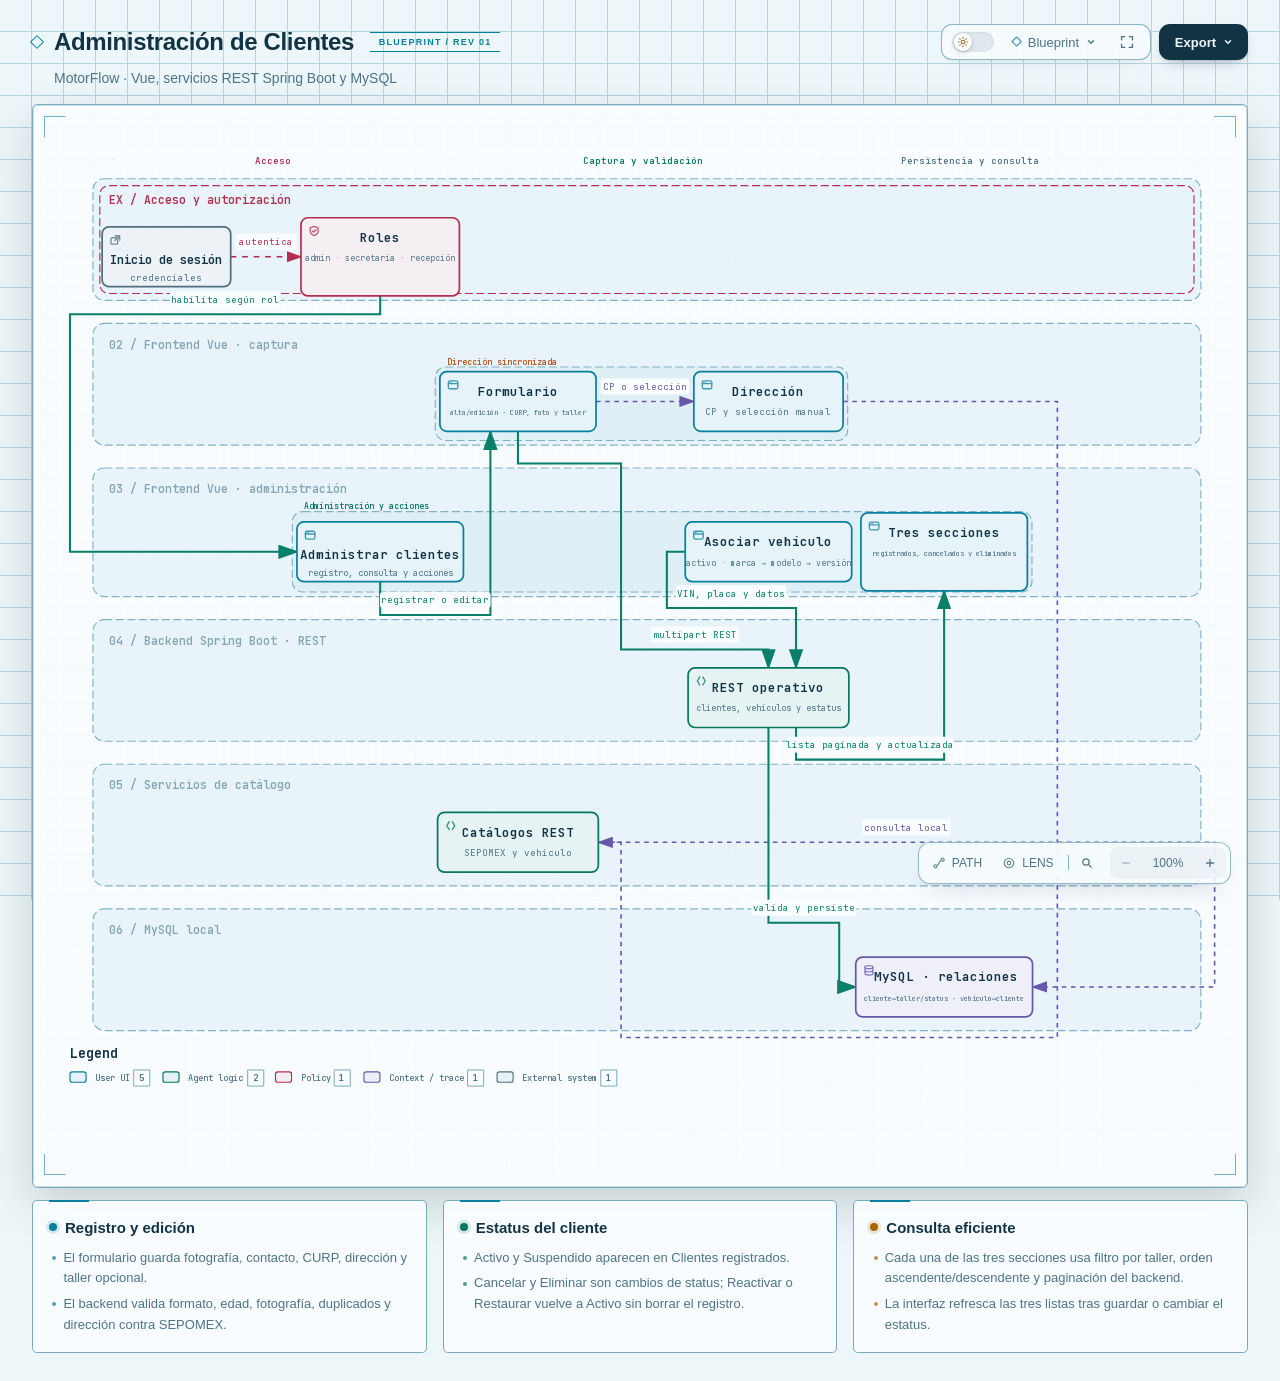
==== commit 0035479b: "docs: agrega reporte de registro de vehículos" ====
--- a/.archify/workflow-registro-clientes-20261006-205000/diagrama_proceso_clientes.html
+++ b/.archify/workflow-registro-clientes-20261006-205000/diagrama_proceso_clientes.html
@@ -1,11 +1,11 @@
 <!DOCTYPE html>
-<html lang="en" data-theme="dark" data-preset="classic">
+<html lang="en" data-theme="dark" data-preset="blueprint">
 <head>
   <meta charset="UTF-8">
   <meta name="viewport" content="width=device-width, initial-scale=1.0">
   <meta name="generator" content="archify 3.0.1">
   <meta name="archify-reader-contract" content="declared-wide-v1">
-  <title>Proceso de administración de clientes Diagram</title>
+  <title>Administración de Clientes Diagram</title>
   <script>
     // Resolve the theme before first paint so light-preference users don't
     // see a dark flash. The toolbar script below re-applies with UI state.
@@ -4978,9 +4978,9 @@
            data-preset-badge-blueprint="BLUEPRINT / REV 01"
            data-preset-badge-editorial="EDITORIAL / FIELD NOTE">
         <div class="pulse-dot"></div>
-        <h1>Proceso de administración de clientes</h1>
+        <h1>Administración de Clientes</h1>
       </div>
-      <p class="subtitle">MotorFlow · autenticación, autorización y operación por taller</p>
+      <p class="subtitle">MotorFlow · Vue, servicios REST Spring Boot y MySQL</p>
     </div>
 
 
@@ -4988,9 +4988,9 @@
     <!-- Main Diagram -->
     <div class="diagram-container" data-detail-level="read"
          data-preset-badge-editorial-plate="ARCHIFY / PLATE 04">
-      <svg viewBox="0 0 1205 660" data-layout-contract="readable-v2" role="img" lang="en" aria-labelledby="archify-diagram-title archify-diagram-description" data-preset="classic" data-quality-profile="showcase">
-        <title id="archify-diagram-title">Proceso de administración de clientes</title>
-        <desc id="archify-diagram-description">MotorFlow · autenticación, autorización y operación por taller</desc>
+      <svg viewBox="0 0 1033 918" data-layout-contract="readable-v2" role="img" lang="en" aria-labelledby="archify-diagram-title archify-diagram-description" data-preset="blueprint" data-quality-profile="standard">
+        <title id="archify-diagram-title">Administración de Clientes</title>
+        <desc id="archify-diagram-description">MotorFlow · Vue, servicios REST Spring Boot y MySQL</desc>
         <!-- Definitions -->
         <defs>
           <marker id="arrowhead" markerWidth="10" markerHeight="7" refX="9" refY="3.5" orient="auto">
@@ -5014,267 +5014,246 @@
         <rect width="100%" height="100%" fill="url(#grid)" />
 
         <!-- Swimlanes -->
-        <rect data-graph-role="structural-frame" data-composition-frame-kind="lane" data-composition-frame-id="lane-0" x="40" y="52" width="1099" height="106" rx="10" class="c-lane" stroke-width="1"/>
-        <text x="54" y="74" class="t-dim" font-size="10" font-weight="600">01 / Usuario autenticado</text>
-
-        <rect data-graph-role="structural-frame" data-composition-frame-kind="lane" data-composition-frame-id="lane-1" x="40" y="178" width="1099" height="106" rx="10" class="c-lane" stroke-width="1"/>
-        <text x="54" y="200" class="t-dim" font-size="10" font-weight="600">02 / Vue + Facades</text>
-
-        <rect data-graph-role="structural-frame" data-composition-frame-kind="lane" data-composition-frame-id="lane-2" x="40" y="304" width="1099" height="106" rx="10" class="c-lane" stroke-width="1"/>
-        <rect data-graph-role="structural-frame" data-composition-frame-kind="exception-lane" data-composition-frame-id="lane-2-exception" x="46" y="310" width="1087" height="94" rx="8" class="c-security-group" stroke-width="1"/>
-        <text x="54" y="326" class="t-security" font-size="10" font-weight="600">EX / Seguridad y reglas</text>
-
-        <rect data-graph-role="structural-frame" data-composition-frame-kind="lane" data-composition-frame-id="lane-3" x="40" y="430" width="1099" height="106" rx="10" class="c-lane" stroke-width="1"/>
-        <text x="54" y="452" class="t-dim" font-size="10" font-weight="600">04 / Spring Boot, MySQL y catálogo postal</text>
+        <rect data-graph-role="structural-frame" data-composition-frame-kind="lane" data-composition-frame-id="lane-0" x="40" y="52" width="965" height="106" rx="10" class="c-lane" stroke-width="1"/>
+        <rect data-graph-role="structural-frame" data-composition-frame-kind="exception-lane" data-composition-frame-id="lane-0-exception" x="46" y="58" width="953" height="94" rx="8" class="c-security-group" stroke-width="1"/>
+        <text x="54" y="74" class="t-security" font-size="10" font-weight="600">EX / Acceso y autorización</text>
+
+        <rect data-graph-role="structural-frame" data-composition-frame-kind="lane" data-composition-frame-id="lane-1" x="40" y="178" width="965" height="106" rx="10" class="c-lane" stroke-width="1"/>
+        <text x="54" y="200" class="t-dim" font-size="10" font-weight="600">02 / Frontend Vue · captura</text>
+
+        <rect data-graph-role="structural-frame" data-composition-frame-kind="lane" data-composition-frame-id="lane-2" x="40" y="304" width="965" height="112" rx="10" class="c-lane" stroke-width="1"/>
+        <text x="54" y="326" class="t-dim" font-size="10" font-weight="600">03 / Frontend Vue · administración</text>
+
+        <rect data-graph-role="structural-frame" data-composition-frame-kind="lane" data-composition-frame-id="lane-3" x="40" y="436" width="965" height="106" rx="10" class="c-lane" stroke-width="1"/>
+        <text x="54" y="458" class="t-dim" font-size="10" font-weight="600">04 / Backend Spring Boot · REST</text>
+
+        <rect data-graph-role="structural-frame" data-composition-frame-kind="lane" data-composition-frame-id="lane-4" x="40" y="562" width="965" height="106" rx="10" class="c-lane" stroke-width="1"/>
+        <text x="54" y="584" class="t-dim" font-size="10" font-weight="600">05 / Servicios de catálogo</text>
+
+        <rect data-graph-role="structural-frame" data-composition-frame-kind="lane" data-composition-frame-id="lane-5" x="40" y="688" width="965" height="106" rx="10" class="c-lane" stroke-width="1"/>
+        <text x="54" y="710" class="t-dim" font-size="10" font-weight="600">06 / MySQL local</text>
 
         <!-- Phase headers -->
-        <line x1="63" y1="35" x2="376.6" y2="35" class="a-emphasis" stroke-width="1.1"/>
-        <rect x="63" y="27" width="313.6" height="16" rx="4" class="c-mask"/>
-        <text x="219.8" y="39" class="t-backend" font-size="8" font-weight="600" text-anchor="middle">Acceso</text>
-        <line x1="487" y1="35" x2="714" y2="35" class="a-default" stroke-width="1.1"/>
-        <rect x="487" y="27" width="227" height="16" rx="4" class="c-mask"/>
-        <text x="600.5" y="39" class="t-muted" font-size="8" font-weight="600" text-anchor="middle">Registro</text>
-        <line x1="757" y1="35" x2="1107.6" y2="35" class="a-dashed" stroke-width="1.1"/>
-        <rect x="757" y="27" width="350.5999999999999" height="16" rx="4" class="c-mask"/>
-        <text x="932.3" y="39" class="t-messagebus" font-size="8" font-weight="600" text-anchor="middle">Administración</text>
+        <line x1="58" y1="35" x2="336.2" y2="35" class="a-security" stroke-width="1.1"/>
+        <rect x="58" y="27" width="278.2" height="16" rx="4" class="c-mask"/>
+        <text x="197.1" y="39" class="t-security" font-size="8" font-weight="600" text-anchor="middle">Acceso</text>
+        <line x1="364.19999999999993" y1="35" x2="674.3999999999999" y2="35" class="a-emphasis" stroke-width="1.1"/>
+        <rect x="364.19999999999993" y="27" width="310.2" height="16" rx="4" class="c-mask"/>
+        <text x="519.3" y="39" class="t-backend" font-size="8" font-weight="600" text-anchor="middle">Captura y validación</text>
+        <line x1="735.4" y1="35" x2="872.1999999999999" y2="35" class="a-default" stroke-width="1.1"/>
+        <rect x="735.4" y="27" width="136.79999999999998" height="16" rx="4" class="c-mask"/>
+        <text x="803.8" y="39" class="t-muted" font-size="8" font-weight="600" text-anchor="middle">Persistencia y consulta</text>
 
         <!-- Workflow groups -->
-
+        <rect data-graph-role="structural-frame" data-composition-frame-kind="group" data-composition-frame-id="group-0" x="338.2" y="216" width="359.2" height="64" rx="9" class="c-lane" stroke-width="1"/>
+        <text x="348.2" y="214" class="t-messagebus" font-size="7" font-weight="600">Dirección sincronizada</text>
+        <rect data-graph-role="structural-frame" data-composition-frame-kind="group" data-composition-frame-id="group-1" x="213.7" y="342" width="644.2" height="70" rx="9" class="c-lane" stroke-width="1"/>
+        <text x="223.7" y="340" class="t-backend" font-size="7" font-weight="600">Administración y acciones</text>
 
         <!-- Edge paths -->
-        <path data-edge-from="guardar" data-edge-to="mysql" data-edge-label="persistir" data-edge-key="0" data-edge-id="api-mysql" data-composition-routing="workflow-v2-auto" data-edge-role="main" data-composition-points="864,498;1000.5999999999999,498" d="M 864 498 L 1000.5999999999999 498" class="a-default" stroke-width="1.4" marker-end="url(#arrowhead)"/>
-        <path data-edge-from="consulta" data-edge-to="transferir" data-edge-label="editar / transferir / suspender" data-edge-key="1" data-edge-id="consulta-actions" data-composition-routing="workflow-v2-auto" data-edge-role="" data-composition-points="1061.6,220;1061.6,146" d="M 1061.6 220 L 1061.6 146" class="a-default" stroke-width="1.4" marker-end="url(#arrowhead)"/>
-        <path data-edge-from="dashboard" data-edge-to="formulario" data-edge-label="admin o secretaria" data-edge-key="2" data-edge-id="dashboard-form" data-composition-routing="workflow-v2-auto" data-edge-role="main" data-composition-points="330.6,220;330.6,204;668,204;668,220" d="M 330.6 220 L 330.6 204 L 668 204 L 668 220" class="a-emphasis" stroke-width="1.8" marker-end="url(#arrowhead-emphasis)"/>
-        <path data-edge-from="dashboard" data-edge-to="taller" data-edge-label="administrador" data-edge-key="3" data-edge-id="dashboard-taller" data-composition-routing="workflow-v2-auto" data-edge-role="" data-composition-points="391.6,246;472,246" d="M 391.6 246 L 472 246" class="a-default" stroke-width="1.4" marker-end="url(#arrowhead)"/>
-        <path data-edge-from="formulario" data-edge-to="catalogo" data-edge-label="consulta automática" data-edge-key="4" data-edge-id="form-catalog" data-composition-routing="workflow-v2-auto" data-edge-role="" data-composition-points="668,272;668,357;586,357;586,498;602,498" d="M 668 272 L 668 357 L 586 357 L 586 498 L 602 498" class="a-dashed" stroke-width="1.4" marker-end="url(#arrowhead-dashed)"/>
-        <path data-edge-from="formulario" data-edge-to="validacion" data-edge-label="multipart REST" data-edge-key="5" data-edge-id="form-validation" data-composition-routing="workflow-v2-auto" data-edge-role="main" data-composition-points="680,272;680,294;803,294;803,338" d="M 680 272 L 680 294 L 803 294 L 803 338" class="a-emphasis" stroke-width="1.8" marker-end="url(#arrowhead-emphasis)"/>
-        <path data-edge-from="login" data-edge-to="dashboard" data-edge-label="Basic Auth" data-edge-key="6" data-edge-id="login-dashboard" data-composition-routing="workflow-v2-auto" data-edge-role="main" data-composition-points="109,146;109,168;306.6,168;306.6,220" d="M 109 146 L 109 168 L 306.6 168 L 306.6 220" class="a-emphasis" stroke-width="1.8" marker-end="url(#arrowhead-emphasis)"/>
-        <path data-edge-from="login" data-edge-to="recuperacion" data-edge-label="olvidó contraseña" data-edge-key="7" data-edge-id="login-recovery" data-composition-routing="workflow-v2-auto" data-edge-role="branch" data-composition-points="170,120;269.6,120" d="M 170 120 L 269.6 120" class="a-dashed" stroke-width="1.4" marker-end="url(#arrowhead-dashed)"/>
-        <path data-edge-from="mysql" data-edge-to="consulta" data-edge-label="página de 10" data-edge-key="8" data-edge-id="mysql-consulta" data-composition-routing="workflow-v2-auto" data-edge-role="return" data-composition-points="1122.6,498;1186.2,498;1186.2,246;1127.6,246" d="M 1122.6 498 L 1186.2 498 L 1186.2 246 L 1127.6 246" class="a-emphasis" stroke-width="1.8" marker-end="url(#arrowhead-emphasis)"/>
-        <path data-edge-from="validacion" data-edge-to="guardar" data-edge-label="permitido" data-edge-key="9" data-edge-id="validation-api" data-composition-routing="workflow-v2-auto" data-edge-role="main" data-composition-points="803,406;803,472" d="M 803 406 L 803 472" class="a-emphasis" stroke-width="1.8" marker-end="url(#arrowhead-emphasis)"/>
-        <path data-edge-from="validacion" data-edge-to="rechazo" data-edge-label="sin permiso o inválido" data-edge-key="10" data-edge-id="validation-reject" data-composition-routing="workflow-v2-auto" data-edge-role="error" data-composition-points="872,372;995.5999999999999,372" d="M 872 372 L 995.5999999999999 372" class="a-security" stroke-width="1.4" marker-end="url(#arrowhead-security)"/>
+        <path data-edge-from="address-ui" data-edge-to="catalog-api" data-edge-key="0" data-edge-id="address-catalog" data-edge-role="branch" data-composition-points="693.4,246;880,246;880,800;500,800;500,630;480.2,630" d="M 693.4 246 L 880 246 L 880 800 L 500 800 L 500 630 L 480.2 630" class="a-dashed" stroke-width="1.4" marker-end="url(#arrowhead-dashed)"/>
+        <path data-edge-from="client-api" data-edge-to="client-data" data-edge-label="valida y persiste" data-edge-key="1" data-edge-id="api-client-data" data-edge-role="main" data-composition-points="628.4,530;628.4,700;690,700;690,756;704.4,756" d="M 628.4 530 L 628.4 700 L 690 700 L 690 756 L 704.4 756" class="a-emphasis" stroke-width="1.8" marker-end="url(#arrowhead-emphasis)"/>
+        <path data-edge-from="client-api" data-edge-to="client-sections" data-edge-label="lista paginada y actualizada" data-edge-key="2" data-edge-id="api-sections" data-composition-routing="workflow-v2-auto" data-edge-role="main" data-composition-points="652.4,530;652.4,558;781.4,558;781.4,411" d="M 652.4 530 L 652.4 558 L 781.4 558 L 781.4 411" class="a-emphasis" stroke-width="1.8" marker-end="url(#arrowhead-emphasis)"/>
+        <path data-edge-from="catalog-api" data-edge-to="client-data" data-edge-label="consulta local" data-edge-key="3" data-edge-id="catalog-data" data-edge-role="branch" data-composition-points="480.2,630;1017,630;1017,756;858.4,756" d="M 480.2 630 L 1017 630 L 1017 756 L 858.4 756" class="a-dashed" stroke-width="1.4" marker-end="url(#arrowhead-dashed)"/>
+        <path data-edge-from="client-form" data-edge-to="address-ui" data-edge-label="CP o selección" data-edge-key="4" data-edge-id="form-address" data-composition-routing="workflow-v2-auto" data-edge-role="branch" data-composition-points="478.2,246;563.4,246" d="M 478.2 246 L 563.4 246" class="a-dashed" stroke-width="1.4" marker-end="url(#arrowhead-dashed)"/>
+        <path data-edge-from="client-form" data-edge-to="client-api" data-edge-label="multipart REST" data-edge-key="5" data-edge-id="form-client-api" data-edge-role="main" data-composition-points="410.2,272;410.2,300;500,300;500,462;628.4,462;628.4,478" d="M 410.2 272 L 410.2 300 L 500 300 L 500 462 L 628.4 462 L 628.4 478" class="a-emphasis" stroke-width="1.8" marker-end="url(#arrowhead-emphasis)"/>
+        <path data-edge-from="login" data-edge-to="permissions" data-edge-label="autentica" data-edge-key="6" data-edge-id="login-permissions" data-composition-routing="workflow-v2-auto" data-edge-role="main" data-composition-points="160,120;221.2,120" d="M 160 120 L 221.2 120" class="a-security" stroke-width="1.4" marker-end="url(#arrowhead-security)"/>
+        <path data-edge-from="module" data-edge-to="client-form" data-edge-label="registrar o editar" data-edge-key="7" data-edge-id="module-form" data-composition-routing="workflow-v2-auto" data-edge-role="main" data-composition-points="290.2,403;290.2,432;386.2,432;386.2,272" d="M 290.2 403 L 290.2 432 L 386.2 432 L 386.2 272" class="a-emphasis" stroke-width="1.8" marker-end="url(#arrowhead-emphasis)"/>
+        <path data-edge-from="permissions" data-edge-to="module" data-edge-label="habilita según rol" data-edge-key="8" data-edge-id="permissions-module" data-composition-routing="workflow-v2-auto" data-edge-role="main" data-composition-points="290.2,154;290.2,170;20,170;20,377;217.7,377" d="M 290.2 154 L 290.2 170 L 20 170 L 20 377 L 217.7 377" class="a-emphasis" stroke-width="1.8" marker-end="url(#arrowhead-emphasis)"/>
+        <path data-edge-from="vehicle-modal" data-edge-to="client-api" data-edge-label="VIN, placa y datos" data-edge-key="9" data-edge-id="vehicle-save" data-composition-routing="workflow-v2-auto" data-edge-role="branch" data-composition-points="555.9,377;539.9,377;539.9,426;652.4,426;652.4,478" d="M 555.9 377 L 539.9 377 L 539.9 426 L 652.4 426 L 652.4 478" class="a-emphasis" stroke-width="1.8" marker-end="url(#arrowhead-emphasis)"/>
 
         <!-- Nodes -->
-        <g id="node-login" data-node-id="login" data-node-label="Login" tabindex="0" role="button" aria-label="Focus Login, correo + contraseña, Usuario autenticado › Acceso" aria-pressed="false" data-node-kind="external" data-node-sublabel="correo + contraseña" data-node-context="Usuario autenticado › Acceso">
-          <title>Login · correo + contraseña · Usuario autenticado › Acceso</title>
-          <rect x="48" y="94" width="122" height="52" rx="6" class="c-mask"/>
-          <rect x="48" y="94" width="122" height="52" rx="6" class="c-external" stroke-width="1.5"/>
+        <g id="node-login" data-node-id="login" data-node-label="Inicio de sesión" tabindex="0" role="button" aria-label="Focus Inicio de sesión, credenciales, Acceso y autorización › Acceso" aria-pressed="false" data-node-kind="external" data-node-sublabel="credenciales" data-node-context="Acceso y autorización › Acceso">
+          <title>Inicio de sesión · credenciales · Acceso y autorización › Acceso</title>
+          <rect x="48" y="94" width="112" height="52" rx="6" class="c-mask"/>
+          <rect x="48" y="94" width="112" height="52" rx="6" class="c-external" stroke-width="1.5"/>
           <g aria-hidden="true" data-semantic-sigil="external" class="semantic-sigil s-external" transform="translate(54 100) scale(0.6875)">
             <rect x="2.5" y="5" width="8.5" height="8" rx="1.5"/>
             <path d="M8 2.5h5.5V8M13.5 2.5 7.5 8.5"/>
           </g>
-          <text data-node-label="" data-detail-anchor="" x="109" y="115" class="t-primary" font-size="11" font-weight="600" text-anchor="middle">Login</text>
-          <text data-detail="context" x="109" y="132" class="t-muted" font-size="8" text-anchor="middle">correo + contraseña</text>
+          <text data-node-label="" data-detail-anchor="" x="104" y="126" class="t-primary" font-size="10.8" font-weight="600" text-anchor="middle">Inicio de sesión</text>
+          <text data-detail="context" x="104" y="140.9" class="t-muted" font-size="8" text-anchor="middle">credenciales</text>
         </g>
 
-        <g id="node-recuperacion" data-node-id="recuperacion" data-node-label="Recuperación" tabindex="0" role="button" aria-label="Focus Recuperación, respuesta no reveladora, Usuario autenticado › Acceso" aria-pressed="false" data-node-kind="external" data-node-sublabel="respuesta no reveladora" data-node-context="Usuario autenticado › Acceso">
-          <title>Recuperación · respuesta no reveladora · Usuario autenticado › Acceso</title>
-          <rect x="269.6" y="94" width="122" height="52" rx="6" class="c-mask"/>
-          <rect x="269.6" y="94" width="122" height="52" rx="6" class="c-external" stroke-width="1.5"/>
-          <g aria-hidden="true" data-semantic-sigil="external" class="semantic-sigil s-external" transform="translate(275.6 100) scale(0.6875)">
-            <rect x="2.5" y="5" width="8.5" height="8" rx="1.5"/>
-            <path d="M8 2.5h5.5V8M13.5 2.5 7.5 8.5"/>
+        <g id="node-permissions" data-node-id="permissions" data-node-label="Roles" tabindex="0" role="button" aria-label="Focus Roles, admin · secretaria · recepción, Acceso y autorización › Acceso" aria-pressed="false" data-node-kind="security" data-node-sublabel="admin · secretaria · recepción" data-node-tag="según rol" data-node-context="Acceso y autorización › Acceso">
+          <title>Roles · admin · secretaria · recepción · Acceso y autorización › Acceso · según rol</title>
+          <rect x="221.2" y="86" width="138" height="68" rx="6" class="c-mask"/>
+          <rect x="221.2" y="86" width="138" height="68" rx="6" class="c-security" stroke-width="1.5"/>
+          <g aria-hidden="true" data-semantic-sigil="security" class="semantic-sigil s-security" transform="translate(227.2 92) scale(0.6875)">
+            <path d="M8 2.2 13 4v3.5c0 3.1-1.8 5.4-5 6.5-3.2-1.1-5-3.4-5-6.5V4Z"/>
+            <path d="m5.8 8 1.5 1.5 3-3"/>
           </g>
-          <text data-node-label="" data-detail-anchor="" x="330.6" y="115" class="t-primary" font-size="11" font-weight="600" text-anchor="middle">Recuperación</text>
-          <text data-detail="context" x="330.6" y="132" class="t-muted" font-size="8" text-anchor="middle">respuesta no reveladora</text>
+          <text data-node-label="" data-detail-anchor="" x="290.2" y="107" class="t-primary" font-size="11" font-weight="600" text-anchor="middle">Roles</text>
+          <text data-detail="context" x="290.2" y="124" class="t-muted" font-size="7.2" text-anchor="middle">admin · secretaria · recepción</text>
+        <text data-detail="fine" x="290.2" y="142" class="t-security" font-size="7" text-anchor="middle">según rol</text>
         </g>
 
-        <g id="node-transferir" data-node-id="transferir" data-node-label="Cambio / suspensión" tabindex="0" role="button" aria-label="Focus Cambio / suspensión, suspender: administrador, Usuario autenticado › Administración" aria-pressed="false" data-node-kind="external" data-node-sublabel="suspender: administrador" data-node-context="Usuario autenticado › Administración">
-          <title>Cambio / suspensión · suspender: administrador · Usuario autenticado › Administración</title>
-          <rect x="992.5999999999999" y="94" width="138" height="52" rx="6" class="c-mask"/>
-          <rect x="992.5999999999999" y="94" width="138" height="52" rx="6" class="c-external" stroke-width="1.5"/>
-          <g aria-hidden="true" data-semantic-sigil="external" class="semantic-sigil s-external" transform="translate(998.5999999999999 100) scale(0.6875)">
-            <rect x="2.5" y="5" width="8.5" height="8" rx="1.5"/>
-            <path d="M8 2.5h5.5V8M13.5 2.5 7.5 8.5"/>
-          </g>
-          <text data-node-label="" data-detail-anchor="" x="1061.6" y="126.2" class="t-primary" font-size="11" font-weight="600" text-anchor="middle">Cambio / suspensión</text>
-          <text data-detail="context" x="1061.6" y="141.1" class="t-muted" font-size="8" text-anchor="middle">suspender: administrador</text>
-        </g>
-
-        <g id="node-dashboard" data-node-id="dashboard" data-node-label="Panel" tabindex="0" role="button" aria-label="Focus Panel, registro y consulta, Vue + Facades › Acceso" aria-pressed="false" data-node-kind="frontend" data-node-sublabel="registro y consulta" data-node-context="Vue + Facades › Acceso">
-          <title>Panel · registro y consulta · Vue + Facades › Acceso</title>
-          <rect x="269.6" y="220" width="122" height="52" rx="6" class="c-mask"/>
-          <rect x="269.6" y="220" width="122" height="52" rx="6" class="c-frontend" stroke-width="1.5"/>
-          <g aria-hidden="true" data-semantic-sigil="frontend" class="semantic-sigil s-frontend" transform="translate(275.6 226) scale(0.6875)">
+        <g id="node-client-form" data-node-id="client-form" data-node-label="Formulario" tabindex="0" role="button" aria-label="Focus Formulario, alta/edición · CURP, foto y taller, Frontend Vue · captura › Dirección sincronizada › Captura y validación" aria-pressed="false" data-node-kind="frontend" data-node-sublabel="alta/edición · CURP, foto y taller" data-node-context="Frontend Vue · captura › Dirección sincronizada › Captura y validación">
+          <title>Formulario · alta/edición · CURP, foto y taller · Frontend Vue · captura › Dirección sincronizada › Captura y validación</title>
+          <rect x="342.2" y="220" width="136" height="52" rx="6" class="c-mask"/>
+          <rect x="342.2" y="220" width="136" height="52" rx="6" class="c-frontend" stroke-width="1.5"/>
+          <g aria-hidden="true" data-semantic-sigil="frontend" class="semantic-sigil s-frontend" transform="translate(348.2 226) scale(0.6875)">
             <rect x="2" y="3" width="12" height="10" rx="2"/>
             <path d="M2 6.5h12"/>
             <circle cx="4.1" cy="4.8" r=".7" class="sigil-fill"/>
             <circle cx="6.3" cy="4.8" r=".7" class="sigil-fill"/>
           </g>
-          <text data-node-label="" data-detail-anchor="" x="330.6" y="241" class="t-primary" font-size="11" font-weight="600" text-anchor="middle">Panel</text>
-          <text data-detail="context" x="330.6" y="258" class="t-muted" font-size="8" text-anchor="middle">registro y consulta</text>
+          <text data-node-label="" data-detail-anchor="" x="410.2" y="241" class="t-primary" font-size="11" font-weight="600" text-anchor="middle">Formulario</text>
+          <text data-detail="context" x="410.2" y="258" class="t-muted" font-size="6.2" text-anchor="middle">alta/edición · CURP, foto y taller</text>
         </g>
 
-        <g id="node-taller" data-node-id="taller" data-node-label="Taller" tabindex="0" role="button" aria-label="Focus Taller, alta: administrador, Vue + Facades › Registro" aria-pressed="false" data-node-kind="frontend" data-node-sublabel="alta: administrador" data-node-context="Vue + Facades › Registro">
-          <title>Taller · alta: administrador · Vue + Facades › Registro</title>
-          <rect x="472" y="220" width="122" height="52" rx="6" class="c-mask"/>
-          <rect x="472" y="220" width="122" height="52" rx="6" class="c-frontend" stroke-width="1.5"/>
-          <g aria-hidden="true" data-semantic-sigil="frontend" class="semantic-sigil s-frontend" transform="translate(478 226) scale(0.6875)">
+        <g id="node-address-ui" data-node-id="address-ui" data-node-label="Dirección" tabindex="0" role="button" aria-label="Focus Dirección, CP y selección manual, Frontend Vue · captura › Dirección sincronizada › Captura y validación" aria-pressed="false" data-node-kind="frontend" data-node-sublabel="CP y selección manual" data-node-context="Frontend Vue · captura › Dirección sincronizada › Captura y validación">
+          <title>Dirección · CP y selección manual · Frontend Vue · captura › Dirección sincronizada › Captura y validación</title>
+          <rect x="563.4" y="220" width="130" height="52" rx="6" class="c-mask"/>
+          <rect x="563.4" y="220" width="130" height="52" rx="6" class="c-frontend" stroke-width="1.5"/>
+          <g aria-hidden="true" data-semantic-sigil="frontend" class="semantic-sigil s-frontend" transform="translate(569.4 226) scale(0.6875)">
             <rect x="2" y="3" width="12" height="10" rx="2"/>
             <path d="M2 6.5h12"/>
             <circle cx="4.1" cy="4.8" r=".7" class="sigil-fill"/>
             <circle cx="6.3" cy="4.8" r=".7" class="sigil-fill"/>
           </g>
-          <text data-node-label="" data-detail-anchor="" x="533" y="241" class="t-primary" font-size="11" font-weight="600" text-anchor="middle">Taller</text>
-          <text data-detail="context" x="533" y="258" class="t-muted" font-size="8" text-anchor="middle">alta: administrador</text>
+          <text data-node-label="" data-detail-anchor="" x="628.4" y="241" class="t-primary" font-size="11" font-weight="600" text-anchor="middle">Dirección</text>
+          <text data-detail="context" x="628.4" y="258" class="t-muted" font-size="8" text-anchor="middle">CP y selección manual</text>
         </g>
 
-        <g id="node-formulario" data-node-id="formulario" data-node-label="Cliente" tabindex="0" role="button" aria-label="Focus Cliente, datos, foto y dirección, Vue + Facades › Registro" aria-pressed="false" data-node-kind="frontend" data-node-sublabel="datos, foto y dirección" data-node-context="Vue + Facades › Registro">
-          <title>Cliente · datos, foto y dirección · Vue + Facades › Registro</title>
-          <rect x="602" y="220" width="132" height="52" rx="6" class="c-mask"/>
-          <rect x="602" y="220" width="132" height="52" rx="6" class="c-frontend" stroke-width="1.5"/>
-          <g aria-hidden="true" data-semantic-sigil="frontend" class="semantic-sigil s-frontend" transform="translate(608 226) scale(0.6875)">
+        <g id="node-module" data-node-id="module" data-node-label="Administrar clientes" tabindex="0" role="button" aria-label="Focus Administrar clientes, registro, consulta y acciones, Frontend Vue · administración › Administración y acciones › Acceso" aria-pressed="false" data-node-kind="frontend" data-node-sublabel="registro, consulta y acciones" data-node-context="Frontend Vue · administración › Administración y acciones › Acceso">
+          <title>Administrar clientes · registro, consulta y acciones · Frontend Vue · administración › Administración y acciones › Acceso</title>
+          <rect x="217.7" y="351" width="145" height="52" rx="6" class="c-mask"/>
+          <rect x="217.7" y="351" width="145" height="52" rx="6" class="c-frontend" stroke-width="1.5"/>
+          <g aria-hidden="true" data-semantic-sigil="frontend" class="semantic-sigil s-frontend" transform="translate(223.7 357) scale(0.6875)">
             <rect x="2" y="3" width="12" height="10" rx="2"/>
             <path d="M2 6.5h12"/>
             <circle cx="4.1" cy="4.8" r=".7" class="sigil-fill"/>
             <circle cx="6.3" cy="4.8" r=".7" class="sigil-fill"/>
           </g>
-          <text data-node-label="" data-detail-anchor="" x="668" y="241" class="t-primary" font-size="11" font-weight="600" text-anchor="middle">Cliente</text>
-          <text data-detail="context" x="668" y="258" class="t-muted" font-size="8" text-anchor="middle">datos, foto y dirección</text>
+          <text data-node-label="" data-detail-anchor="" x="290.2" y="383.2" class="t-primary" font-size="11" font-weight="600" text-anchor="middle">Administrar clientes</text>
+          <text data-detail="context" x="290.2" y="397.9" class="t-muted" font-size="7.8" text-anchor="middle">registro, consulta y acciones</text>
         </g>
 
-        <g id="node-consulta" data-node-id="consulta" data-node-label="Clientes" tabindex="0" role="button" aria-label="Focus Clientes, página, edición y orden, Vue + Facades › Administración" aria-pressed="false" data-node-kind="frontend" data-node-sublabel="página, edición y orden" data-node-context="Vue + Facades › Administración">
-          <title>Clientes · página, edición y orden · Vue + Facades › Administración</title>
-          <rect x="995.5999999999999" y="220" width="132" height="52" rx="6" class="c-mask"/>
-          <rect x="995.5999999999999" y="220" width="132" height="52" rx="6" class="c-frontend" stroke-width="1.5"/>
-          <g aria-hidden="true" data-semantic-sigil="frontend" class="semantic-sigil s-frontend" transform="translate(1001.5999999999999 226) scale(0.6875)">
+        <g id="node-vehicle-modal" data-node-id="vehicle-modal" data-node-label="Asociar vehículo" tabindex="0" role="button" aria-label="Focus Asociar vehículo, activo · marca → modelo → versión, Frontend Vue · administración › Administración y acciones › Captura y validación" aria-pressed="false" data-node-kind="frontend" data-node-sublabel="activo · marca → modelo → versión" data-node-context="Frontend Vue · administración › Administración y acciones › Captura y validación">
+          <title>Asociar vehículo · activo · marca → modelo → versión · Frontend Vue · administración › Administración y acciones › Captura y validación</title>
+          <rect x="555.9" y="351" width="145" height="52" rx="6" class="c-mask"/>
+          <rect x="555.9" y="351" width="145" height="52" rx="6" class="c-frontend" stroke-width="1.5"/>
+          <g aria-hidden="true" data-semantic-sigil="frontend" class="semantic-sigil s-frontend" transform="translate(561.9 357) scale(0.6875)">
             <rect x="2" y="3" width="12" height="10" rx="2"/>
             <path d="M2 6.5h12"/>
             <circle cx="4.1" cy="4.8" r=".7" class="sigil-fill"/>
             <circle cx="6.3" cy="4.8" r=".7" class="sigil-fill"/>
           </g>
-          <text data-node-label="" data-detail-anchor="" x="1061.6" y="241" class="t-primary" font-size="11" font-weight="600" text-anchor="middle">Clientes</text>
-          <text data-detail="context" x="1061.6" y="258" class="t-muted" font-size="8" text-anchor="middle">página, edición y orden</text>
+          <text data-node-label="" data-detail-anchor="" x="628.4" y="372" class="t-primary" font-size="11" font-weight="600" text-anchor="middle">Asociar vehículo</text>
+          <text data-detail="context" x="628.4" y="389" class="t-muted" font-size="6.9" text-anchor="middle">activo · marca → modelo → versión</text>
         </g>
 
-        <g id="node-validacion" data-node-id="validacion" data-node-label="Validar permiso" tabindex="0" role="button" aria-label="Focus Validar permiso, rol, formato y duplicado, Seguridad y reglas › Administración" aria-pressed="false" data-node-kind="security" data-node-sublabel="rol, formato y duplicado" data-node-tag="admin / secretaria" data-node-context="Seguridad y reglas › Administración">
-          <title>Validar permiso · rol, formato y duplicado · Seguridad y reglas › Administración · admin / secretaria</title>
-          <rect x="734" y="338" width="138" height="68" rx="6" class="c-mask"/>
-          <rect x="734" y="338" width="138" height="68" rx="6" class="c-security" stroke-width="1.5"/>
-          <g aria-hidden="true" data-semantic-sigil="security" class="semantic-sigil s-security" transform="translate(740 344) scale(0.6875)">
-            <path d="M8 2.2 13 4v3.5c0 3.1-1.8 5.4-5 6.5-3.2-1.1-5-3.4-5-6.5V4Z"/>
-            <path d="m5.8 8 1.5 1.5 3-3"/>
+        <g id="node-client-sections" data-node-id="client-sections" data-node-label="Tres secciones" tabindex="0" role="button" aria-label="Focus Tres secciones, registrados, cancelados y eliminados, Frontend Vue · administración › Administración y acciones › Persistencia y consulta" aria-pressed="false" data-node-kind="frontend" data-node-sublabel="registrados, cancelados y eliminados" data-node-tag="acciones y paginación" data-node-context="Frontend Vue · administración › Administración y acciones › Persistencia y consulta">
+          <title>Tres secciones · registrados, cancelados y eliminados · Frontend Vue · administración › Administración y acciones › Persistencia y consulta · acciones y paginación</title>
+          <rect x="708.9" y="343" width="145" height="68" rx="6" class="c-mask"/>
+          <rect x="708.9" y="343" width="145" height="68" rx="6" class="c-frontend" stroke-width="1.5"/>
+          <g aria-hidden="true" data-semantic-sigil="frontend" class="semantic-sigil s-frontend" transform="translate(714.9 349) scale(0.6875)">
+            <rect x="2" y="3" width="12" height="10" rx="2"/>
+            <path d="M2 6.5h12"/>
+            <circle cx="4.1" cy="4.8" r=".7" class="sigil-fill"/>
+            <circle cx="6.3" cy="4.8" r=".7" class="sigil-fill"/>
           </g>
-          <text data-node-label="" data-detail-anchor="" x="803" y="359" class="t-primary" font-size="11" font-weight="600" text-anchor="middle">Validar permiso</text>
-          <text data-detail="context" x="803" y="376" class="t-muted" font-size="8" text-anchor="middle">rol, formato y duplicado</text>
-        <text data-detail="fine" x="803" y="394" class="t-security" font-size="7" text-anchor="middle">admin / secretaria</text>
+          <text data-node-label="" data-detail-anchor="" x="781.4" y="364" class="t-primary" font-size="11" font-weight="600" text-anchor="middle">Tres secciones</text>
+          <text data-detail="context" x="781.4" y="381" class="t-muted" font-size="6.3" text-anchor="middle">registrados, cancelados y eliminados</text>
+        <text data-detail="fine" x="781.4" y="399" class="t-frontend" font-size="7" text-anchor="middle">acciones y paginación</text>
         </g>
 
-        <g id="node-rechazo" data-node-id="rechazo" data-node-label="Rechazar" tabindex="0" role="button" aria-label="Focus Rechazar, 403, duplicado o inválido, Seguridad y reglas › Administración" aria-pressed="false" data-node-kind="security" data-node-sublabel="403, duplicado o inválido" data-node-context="Seguridad y reglas › Administración">
-          <title>Rechazar · 403, duplicado o inválido · Seguridad y reglas › Administración</title>
-          <rect x="995.5999999999999" y="346" width="132" height="52" rx="6" class="c-mask"/>
-          <rect x="995.5999999999999" y="346" width="132" height="52" rx="6" class="c-security" stroke-width="1.5"/>
-          <g aria-hidden="true" data-semantic-sigil="security" class="semantic-sigil s-security" transform="translate(1001.5999999999999 352) scale(0.6875)">
-            <path d="M8 2.2 13 4v3.5c0 3.1-1.8 5.4-5 6.5-3.2-1.1-5-3.4-5-6.5V4Z"/>
-            <path d="m5.8 8 1.5 1.5 3-3"/>
+        <g id="node-client-api" data-node-id="client-api" data-node-label="REST operativo" tabindex="0" role="button" aria-label="Focus REST operativo, clientes, vehículos y estatus, Backend Spring Boot · REST › Captura y validación" aria-pressed="false" data-node-kind="backend" data-node-sublabel="clientes, vehículos y estatus" data-node-context="Backend Spring Boot · REST › Captura y validación">
+          <title>REST operativo · clientes, vehículos y estatus · Backend Spring Boot · REST › Captura y validación</title>
+          <rect x="558.4" y="478" width="140" height="52" rx="6" class="c-mask"/>
+          <rect x="558.4" y="478" width="140" height="52" rx="6" class="c-backend" stroke-width="1.5"/>
+          <g aria-hidden="true" data-semantic-sigil="backend" class="semantic-sigil s-backend" transform="translate(564.4 484) scale(0.6875)">
+            <path d="M6 3 3 8l3 5M10 3l3 5-3 5"/>
           </g>
-          <text data-node-label="" data-detail-anchor="" x="1061.6" y="367" class="t-primary" font-size="11" font-weight="600" text-anchor="middle">Rechazar</text>
-          <text data-detail="context" x="1061.6" y="384" class="t-muted" font-size="8" text-anchor="middle">403, duplicado o inválido</text>
+          <text data-node-label="" data-detail-anchor="" x="628.4" y="499" class="t-primary" font-size="11" font-weight="600" text-anchor="middle">REST operativo</text>
+          <text data-detail="context" x="628.4" y="516" class="t-muted" font-size="7.5" text-anchor="middle">clientes, vehículos y estatus</text>
         </g>
 
-        <g id="node-catalogo" data-node-id="catalogo" data-node-label="Código postal" tabindex="0" role="button" aria-label="Focus Código postal, CP ⇄ dirección, Spring Boot, MySQL y catálogo postal › Registro" aria-pressed="false" data-node-kind="database" data-node-sublabel="CP ⇄ dirección" data-node-context="Spring Boot, MySQL y catálogo postal › Registro">
-          <title>Código postal · CP ⇄ dirección · Spring Boot, MySQL y catálogo postal › Registro</title>
-          <rect x="602" y="472" width="132" height="52" rx="6" class="c-mask"/>
-          <rect x="602" y="472" width="132" height="52" rx="6" class="c-database" stroke-width="1.5"/>
-          <g aria-hidden="true" data-semantic-sigil="database" class="semantic-sigil s-database" transform="translate(608 478) scale(0.6875)">
+        <g id="node-catalog-api" data-node-id="catalog-api" data-node-label="Catálogos REST" tabindex="0" role="button" aria-label="Focus Catálogos REST, SEPOMEX y vehículo, Servicios de catálogo › Captura y validación" aria-pressed="false" data-node-kind="backend" data-node-sublabel="SEPOMEX y vehículo" data-node-context="Servicios de catálogo › Captura y validación">
+          <title>Catálogos REST · SEPOMEX y vehículo · Servicios de catálogo › Captura y validación</title>
+          <rect x="340.2" y="604" width="140" height="52" rx="6" class="c-mask"/>
+          <rect x="340.2" y="604" width="140" height="52" rx="6" class="c-backend" stroke-width="1.5"/>
+          <g aria-hidden="true" data-semantic-sigil="backend" class="semantic-sigil s-backend" transform="translate(346.2 610) scale(0.6875)">
+            <path d="M6 3 3 8l3 5M10 3l3 5-3 5"/>
+          </g>
+          <text data-node-label="" data-detail-anchor="" x="410.2" y="625" class="t-primary" font-size="11" font-weight="600" text-anchor="middle">Catálogos REST</text>
+          <text data-detail="context" x="410.2" y="642" class="t-muted" font-size="8" text-anchor="middle">SEPOMEX y vehículo</text>
+        </g>
+
+        <g id="node-client-data" data-node-id="client-data" data-node-label="MySQL · relaciones" tabindex="0" role="button" aria-label="Focus MySQL · relaciones, cliente↔taller/status · vehículo↔cliente, MySQL local › Persistencia y consulta" aria-pressed="false" data-node-kind="database" data-node-sublabel="cliente↔taller/status · vehículo↔cliente" data-node-context="MySQL local › Persistencia y consulta">
+          <title>MySQL · relaciones · cliente↔taller/status · vehículo↔cliente · MySQL local › Persistencia y consulta</title>
+          <rect x="704.4" y="730" width="154" height="52" rx="6" class="c-mask"/>
+          <rect x="704.4" y="730" width="154" height="52" rx="6" class="c-database" stroke-width="1.5"/>
+          <g aria-hidden="true" data-semantic-sigil="database" class="semantic-sigil s-database" transform="translate(710.4 736) scale(0.6875)">
             <ellipse cx="8" cy="4" rx="5" ry="2"/>
             <path d="M3 4v8c0 1.1 2.2 2 5 2s5-.9 5-2V4M3 8c0 1.1 2.2 2 5 2s5-.9 5-2"/>
           </g>
-          <text data-node-label="" data-detail-anchor="" x="668" y="493" class="t-primary" font-size="11" font-weight="600" text-anchor="middle">Código postal</text>
-          <text data-detail="context" x="668" y="510" class="t-muted" font-size="8" text-anchor="middle">CP ⇄ dirección</text>
+          <text data-node-label="" data-detail-anchor="" x="782.8" y="751" class="t-primary" font-size="11" font-weight="600" text-anchor="middle">MySQL · relaciones</text>
+          <text data-detail="context" x="781.4" y="768" class="t-muted" font-size="6" text-anchor="middle">cliente↔taller/status · vehículo↔cliente</text>
         </g>
 
-        <g id="node-guardar" data-node-id="guardar" data-node-label="API REST" tabindex="0" role="button" aria-label="Focus API REST, Facade → Repository, Spring Boot, MySQL y catálogo postal › Administración" aria-pressed="false" data-node-kind="backend" data-node-sublabel="Facade → Repository" data-node-context="Spring Boot, MySQL y catálogo postal › Administración">
-          <title>API REST · Facade → Repository · Spring Boot, MySQL y catálogo postal › Administración</title>
-          <rect x="742" y="472" width="122" height="52" rx="6" class="c-mask"/>
-          <rect x="742" y="472" width="122" height="52" rx="6" class="c-backend" stroke-width="1.5"/>
-          <g aria-hidden="true" data-semantic-sigil="backend" class="semantic-sigil s-backend" transform="translate(748 478) scale(0.6875)">
-            <path d="M6 3 3 8l3 5M10 3l3 5-3 5"/>
-          </g>
-          <text data-node-label="" data-detail-anchor="" x="803" y="493" class="t-primary" font-size="11" font-weight="600" text-anchor="middle">API REST</text>
-          <text data-detail="context" x="803" y="510" class="t-muted" font-size="8" text-anchor="middle">Facade → Repository</text>
+        <!-- Edge labels -->
+
+        <g data-detail="context" data-edge-from="client-api" data-edge-to="client-data" data-edge-label="valida y persiste" data-edge-key="1" data-edge-id="api-client-data">
+          <rect x="613.4000000000001" y="680" width="91.6" height="14" rx="3" class="c-mask"/>
+          <text x="659.2" y="690" class="t-edge-emphasis" font-size="8" text-anchor="middle">valida y persiste</text>
         </g>
-
-        <g id="node-mysql" data-node-id="mysql" data-node-label="MySQL" tabindex="0" role="button" aria-label="Focus MySQL, clientes por taller, Spring Boot, MySQL y catálogo postal › Administración" aria-pressed="false" data-node-kind="database" data-node-sublabel="clientes por taller" data-node-context="Spring Boot, MySQL y catálogo postal › Administración">
-          <title>MySQL · clientes por taller · Spring Boot, MySQL y catálogo postal › Administración</title>
-          <rect x="1000.5999999999999" y="472" width="122" height="52" rx="6" class="c-mask"/>
-          <rect x="1000.5999999999999" y="472" width="122" height="52" rx="6" class="c-database" stroke-width="1.5"/>
-          <g aria-hidden="true" data-semantic-sigil="database" class="semantic-sigil s-database" transform="translate(1006.5999999999999 478) scale(0.6875)">
-            <ellipse cx="8" cy="4" rx="5" ry="2"/>
-            <path d="M3 4v8c0 1.1 2.2 2 5 2s5-.9 5-2V4M3 8c0 1.1 2.2 2 5 2s5-.9 5-2"/>
-          </g>
-          <text data-node-label="" data-detail-anchor="" x="1061.6" y="493" class="t-primary" font-size="11" font-weight="600" text-anchor="middle">MySQL</text>
-          <text data-detail="context" x="1061.6" y="510" class="t-muted" font-size="8" text-anchor="middle">clientes por taller</text>
+        <g data-detail="context" data-edge-from="client-api" data-edge-to="client-sections" data-edge-label="lista paginada y actualizada" data-edge-key="2" data-edge-id="api-sections">
+          <rect x="644.6999999999999" y="538" width="144.4" height="14" rx="3" class="c-mask"/>
+          <text x="716.9" y="548" class="t-edge-emphasis" font-size="8" text-anchor="middle">lista paginada y actualizada</text>
         </g>
-
-        <!-- Edge labels -->
-        <g data-detail="context" data-edge-from="guardar" data-edge-to="mysql" data-edge-label="persistir" data-edge-key="0" data-edge-id="api-mysql">
-          <rect x="905.6999999999999" y="478" width="53.199999999999996" height="14" rx="3" class="c-mask"/>
-          <text x="932.3" y="488" class="t-edge-default" font-size="8" text-anchor="middle">persistir</text>
+        <g data-detail="context" data-edge-from="catalog-api" data-edge-to="client-data" data-edge-label="consulta local" data-edge-key="3" data-edge-id="catalog-data">
+          <rect x="710" y="610" width="77.2" height="14" rx="3" class="c-mask"/>
+          <text x="748.6" y="620" class="t-edge-dashed" font-size="8" text-anchor="middle">consulta local</text>
         </g>
-        <g data-detail="context" data-edge-from="consulta" data-edge-to="transferir" data-edge-label="editar / transferir / suspender" data-edge-key="1" data-edge-id="consulta-actions">
-          <rect x="982.1999999999999" y="173" width="158.79999999999998" height="14" rx="3" class="c-mask"/>
-          <text x="1061.6" y="183" class="t-edge-default" font-size="8" text-anchor="middle">editar / transferir / suspender</text>
+        <g data-detail="context" data-edge-from="client-form" data-edge-to="address-ui" data-edge-label="CP o selección" data-edge-key="4" data-edge-id="form-address">
+          <rect x="482.19999999999993" y="226" width="77.2" height="14" rx="3" class="c-mask"/>
+          <text x="520.8" y="236" class="t-edge-dashed" font-size="8" text-anchor="middle">CP o selección</text>
         </g>
-        <g data-detail="context" data-edge-from="dashboard" data-edge-to="formulario" data-edge-label="admin o secretaria" data-edge-key="2" data-edge-id="dashboard-form">
-          <rect x="451.1" y="184" width="96.39999999999999" height="14" rx="3" class="c-mask"/>
-          <text x="499.3" y="194" class="t-edge-emphasis" font-size="8" text-anchor="middle">admin o secretaria</text>
+        <g data-detail="context" data-edge-from="client-form" data-edge-to="client-api" data-edge-label="multipart REST" data-edge-key="5" data-edge-id="form-client-api">
+          <rect x="525.6" y="442" width="77.2" height="14" rx="3" class="c-mask"/>
+          <text x="564.2" y="452" class="t-edge-emphasis" font-size="8" text-anchor="middle">multipart REST</text>
         </g>
-        <g data-detail="context" data-edge-from="dashboard" data-edge-to="taller" data-edge-label="administrador" data-edge-key="3" data-edge-id="dashboard-taller">
-          <rect x="395.6" y="226" width="72.4" height="14" rx="3" class="c-mask"/>
-          <text x="431.8" y="236" class="t-edge-default" font-size="8" text-anchor="middle">administrador</text>
+        <g data-detail="context" data-edge-from="login" data-edge-to="permissions" data-edge-label="autentica" data-edge-key="6" data-edge-id="login-permissions">
+          <rect x="164" y="100" width="53.199999999999996" height="14" rx="3" class="c-mask"/>
+          <text x="190.6" y="110" class="t-edge-security" font-size="8" text-anchor="middle">autentica</text>
         </g>
-        <g data-detail="context" data-edge-from="formulario" data-edge-to="catalogo" data-edge-label="consulta automática" data-edge-key="4" data-edge-id="form-catalog">
-          <rect x="576.4" y="337" width="101.2" height="14" rx="3" class="c-mask"/>
-          <text x="627" y="347" class="t-edge-dashed" font-size="8" text-anchor="middle">consulta automática</text>
+        <g data-detail="context" data-edge-from="module" data-edge-to="client-form" data-edge-label="registrar o editar" data-edge-key="7" data-edge-id="module-form">
+          <rect x="290" y="412" width="96.39999999999999" height="14" rx="3" class="c-mask"/>
+          <text x="338.2" y="422" class="t-edge-emphasis" font-size="8" text-anchor="middle">registrar o editar</text>
         </g>
-        <g data-detail="context" data-edge-from="formulario" data-edge-to="validacion" data-edge-label="multipart REST" data-edge-key="5" data-edge-id="form-validation">
-          <rect x="702.9" y="274" width="77.2" height="14" rx="3" class="c-mask"/>
-          <text x="741.5" y="284" class="t-edge-emphasis" font-size="8" text-anchor="middle">multipart REST</text>
+        <g data-detail="context" data-edge-from="permissions" data-edge-to="module" data-edge-label="habilita según rol" data-edge-key="8" data-edge-id="permissions-module">
+          <rect x="106.9" y="150" width="96.39999999999999" height="14" rx="3" class="c-mask"/>
+          <text x="155.1" y="160" class="t-edge-emphasis" font-size="8" text-anchor="middle">habilita según rol</text>
         </g>
-        <g data-detail="context" data-edge-from="login" data-edge-to="dashboard" data-edge-label="Basic Auth" data-edge-key="6" data-edge-id="login-dashboard">
-          <rect x="178.8" y="148" width="58" height="14" rx="3" class="c-mask"/>
-          <text x="207.8" y="158" class="t-edge-emphasis" font-size="8" text-anchor="middle">Basic Auth</text>
-        </g>
-        <g data-detail="context" data-edge-from="login" data-edge-to="recuperacion" data-edge-label="olvidó contraseña" data-edge-key="7" data-edge-id="login-recovery">
-          <rect x="174" y="100" width="91.6" height="14" rx="3" class="c-mask"/>
-          <text x="219.8" y="110" class="t-edge-dashed" font-size="8" text-anchor="middle">olvidó contraseña</text>
-        </g>
-        <g data-detail="context" data-edge-from="mysql" data-edge-to="consulta" data-edge-label="página de 10" data-edge-key="8" data-edge-id="mysql-consulta">
-          <rect x="1120.6000000000001" y="478" width="67.6" height="14" rx="3" class="c-mask"/>
-          <text x="1154.4" y="488" class="t-edge-emphasis" font-size="8" text-anchor="middle">página de 10</text>
-        </g>
-        <g data-detail="context" data-edge-from="validacion" data-edge-to="guardar" data-edge-label="permitido" data-edge-key="9" data-edge-id="validation-api">
-          <rect x="776.4" y="429" width="53.199999999999996" height="14" rx="3" class="c-mask"/>
-          <text x="803" y="439" class="t-edge-emphasis" font-size="8" text-anchor="middle">permitido</text>
-        </g>
-        <g data-detail="context" data-edge-from="validacion" data-edge-to="rechazo" data-edge-label="sin permiso o inválido" data-edge-key="10" data-edge-id="validation-reject">
-          <rect x="876" y="352" width="115.6" height="14" rx="3" class="c-mask"/>
-          <text x="933.8" y="362" class="t-edge-security" font-size="8" text-anchor="middle">sin permiso o inválido</text>
+        <g data-detail="context" data-edge-from="vehicle-modal" data-edge-to="client-api" data-edge-label="VIN, placa y datos" data-edge-key="9" data-edge-id="vehicle-save">
+          <rect x="547.9499999999999" y="406" width="96.39999999999999" height="14" rx="3" class="c-mask"/>
+          <text x="596.15" y="416" class="t-edge-emphasis" font-size="8" text-anchor="middle">VIN, placa y datos</text>
         </g>
 
         <!-- Legend -->
         <g data-legend="" data-legend-bridge="">
-          <text x="20" y="560" class="t-primary" font-size="12" font-weight="650">Legend</text>
-          <g data-legend-semantic-kind="frontend" data-legend-kind="frontend" data-legend-label="User UI" data-legend-x="20" data-legend-baseline="580" data-legend-width="74">
-            <rect x="20" y="572" width="14" height="9" rx="2" class="c-frontend" stroke-width="1"/>
-            <text x="42" y="580" class="t-muted" font-size="7.5" font-weight="500">User UI</text>
+          <text x="20" y="818" class="t-primary" font-size="12" font-weight="650">Legend</text>
+          <g data-legend-semantic-kind="frontend" data-legend-kind="frontend" data-legend-label="User UI" data-legend-x="20" data-legend-baseline="838" data-legend-width="74">
+            <rect x="20" y="830" width="14" height="9" rx="2" class="c-frontend" stroke-width="1"/>
+            <text x="42" y="838" class="t-muted" font-size="7.5" font-weight="500">User UI</text>
           </g>
-          <g data-legend-semantic-kind="backend" data-legend-kind="backend" data-legend-label="Agent logic" data-legend-x="101" data-legend-baseline="580" data-legend-width="91">
-            <rect x="101" y="572" width="14" height="9" rx="2" class="c-backend" stroke-width="1"/>
-            <text x="123" y="580" class="t-muted" font-size="7.5" font-weight="500">Agent logic</text>
+          <g data-legend-semantic-kind="backend" data-legend-kind="backend" data-legend-label="Agent logic" data-legend-x="101" data-legend-baseline="838" data-legend-width="91">
+            <rect x="101" y="830" width="14" height="9" rx="2" class="c-backend" stroke-width="1"/>
+            <text x="123" y="838" class="t-muted" font-size="7.5" font-weight="500">Agent logic</text>
           </g>
-          <g data-legend-semantic-kind="security" data-legend-kind="security" data-legend-label="Policy" data-legend-x="199" data-legend-baseline="580" data-legend-width="70">
-            <rect x="199" y="572" width="14" height="9" rx="2" class="c-security" stroke-width="1"/>
-            <text x="221" y="580" class="t-muted" font-size="7.5" font-weight="500">Policy</text>
+          <g data-legend-semantic-kind="security" data-legend-kind="security" data-legend-label="Policy" data-legend-x="199" data-legend-baseline="838" data-legend-width="70">
+            <rect x="199" y="830" width="14" height="9" rx="2" class="c-security" stroke-width="1"/>
+            <text x="221" y="838" class="t-muted" font-size="7.5" font-weight="500">Policy</text>
           </g>
-          <g data-legend-semantic-kind="database" data-legend-kind="database" data-legend-label="Context / trace" data-legend-x="276" data-legend-baseline="580" data-legend-width="109">
-            <rect x="276" y="572" width="14" height="9" rx="2" class="c-database" stroke-width="1"/>
-            <text x="298" y="580" class="t-muted" font-size="7.5" font-weight="500">Context / trace</text>
+          <g data-legend-semantic-kind="database" data-legend-kind="database" data-legend-label="Context / trace" data-legend-x="276" data-legend-baseline="838" data-legend-width="109">
+            <rect x="276" y="830" width="14" height="9" rx="2" class="c-database" stroke-width="1"/>
+            <text x="298" y="838" class="t-muted" font-size="7.5" font-weight="500">Context / trace</text>
           </g>
-          <g data-legend-semantic-kind="external" data-legend-kind="external" data-legend-label="External system" data-legend-x="392" data-legend-baseline="580" data-legend-width="109">
-            <rect x="392" y="572" width="14" height="9" rx="2" class="c-external" stroke-width="1"/>
-            <text x="414" y="580" class="t-muted" font-size="7.5" font-weight="500">External system</text>
+          <g data-legend-semantic-kind="external" data-legend-kind="external" data-legend-label="External system" data-legend-x="392" data-legend-baseline="838" data-legend-width="109">
+            <rect x="392" y="830" width="14" height="9" rx="2" class="c-external" stroke-width="1"/>
+            <text x="414" y="838" class="t-muted" font-size="7.5" font-weight="500">External system</text>
           </g>
         </g>
       </svg>
@@ -5456,22 +5435,33 @@
       <div class="card">
         <div class="card-header">
           <div class="card-dot cyan"></div>
-          <h3>Permisos</h3>
+          <h3>Registro y edición</h3>
         </div>
         <ul>
-          <li>Administrador: talleres, clientes, transferencia y suspensión.</li>
-          <li>Secretaria: clientes, edición y transferencia; sin alta de taller ni suspensión.</li>
+          <li>El formulario guarda fotografía, contacto, CURP, dirección y taller opcional.</li>
+          <li>El backend valida formato, edad, fotografía, duplicados y dirección contra SEPOMEX.</li>
         </ul>
       </div>
 
       <div class="card">
         <div class="card-header">
-          <div class="card-dot rose"></div>
-          <h3>Controles</h3>
+          <div class="card-dot emerald"></div>
+          <h3>Estatus del cliente</h3>
         </div>
         <ul>
-          <li>Contraseñas BCrypt y recuperación con token temporal.</li>
-          <li>Foto JPG/PNG/WEBP hasta 15 MB; validaciones también en backend.</li>
+          <li>Activo y Suspendido aparecen en Clientes registrados.</li>
+          <li>Cancelar y Eliminar son cambios de status; Reactivar o Restaurar vuelve a Activo sin borrar el registro.</li>
+        </ul>
+      </div>
+
+      <div class="card">
+        <div class="card-header">
+          <div class="card-dot amber"></div>
+          <h3>Consulta eficiente</h3>
+        </div>
+        <ul>
+          <li>Cada una de las tres secciones usa filtro por taller, orden ascendente/descendente y paginación del backend.</li>
+          <li>La interfaz refresca las tres listas tras guardar o cambiar el estatus.</li>
         </ul>
       </div>
     </div>
